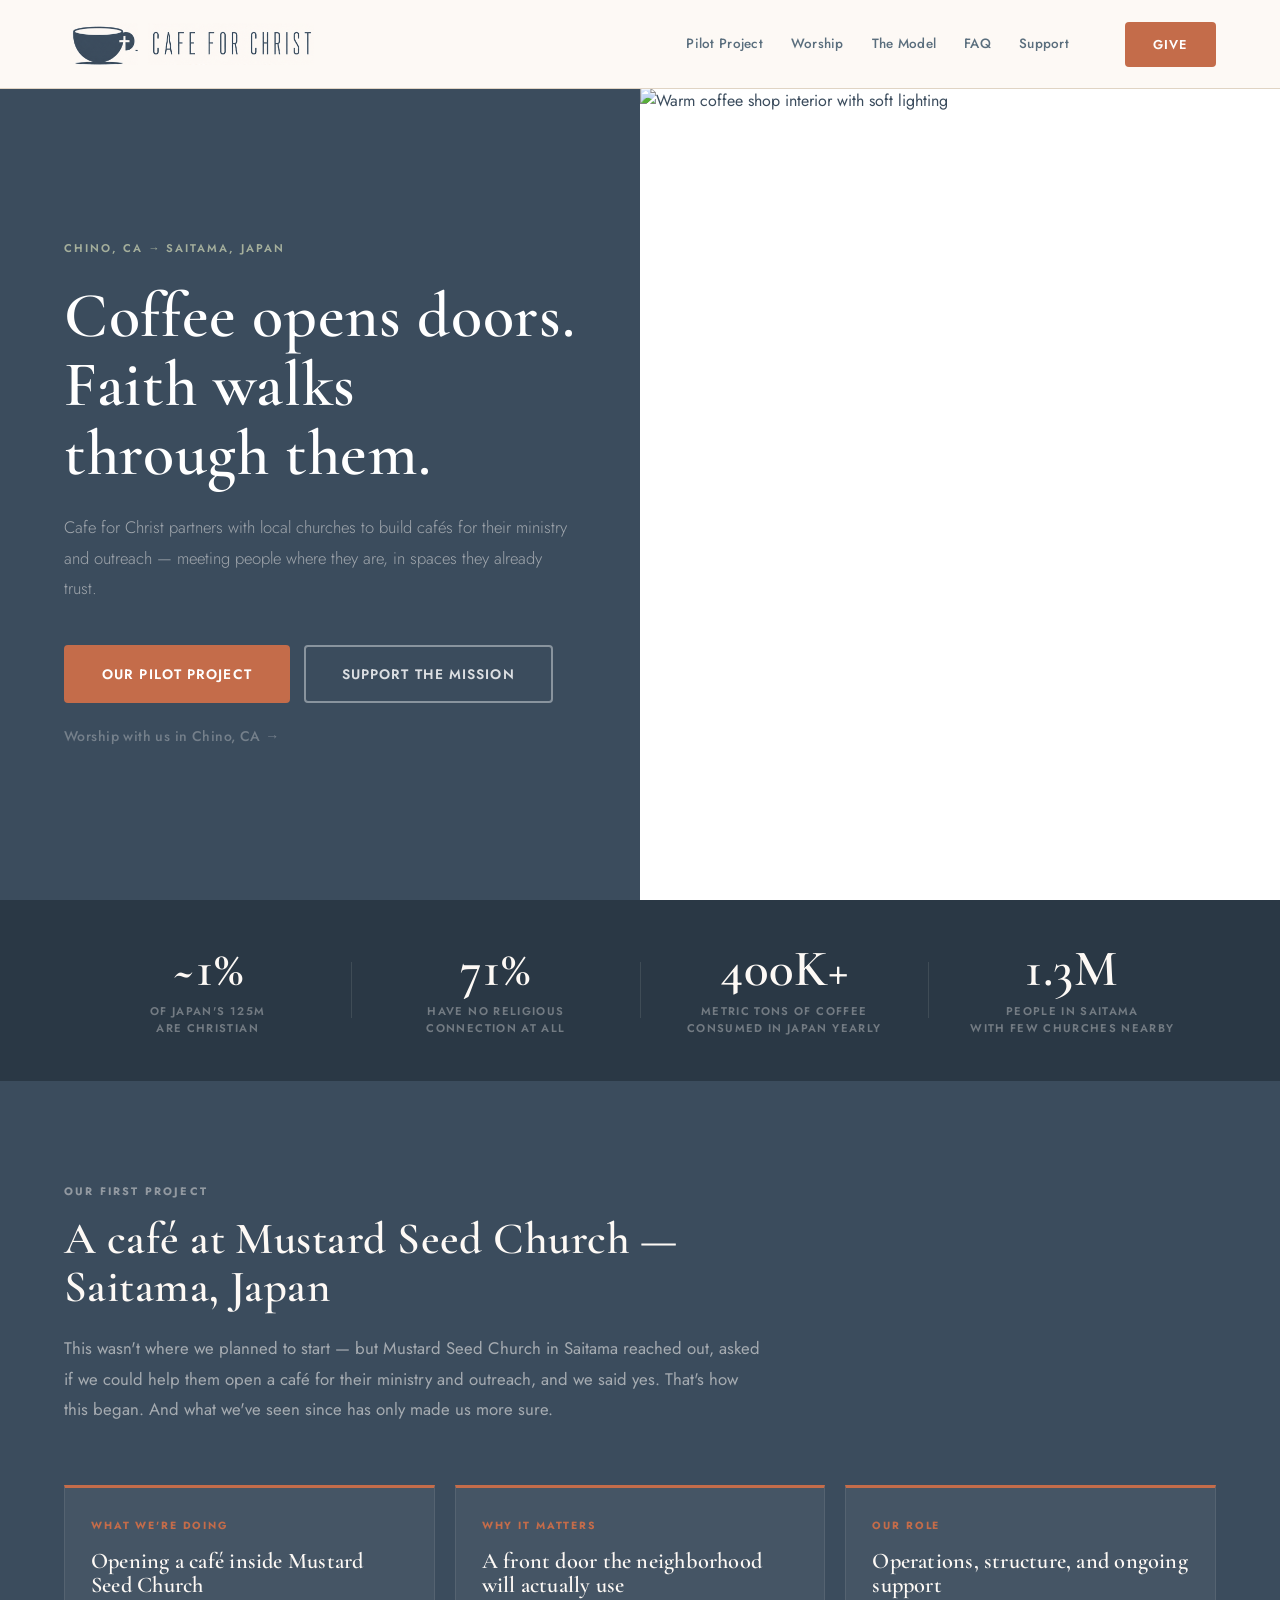
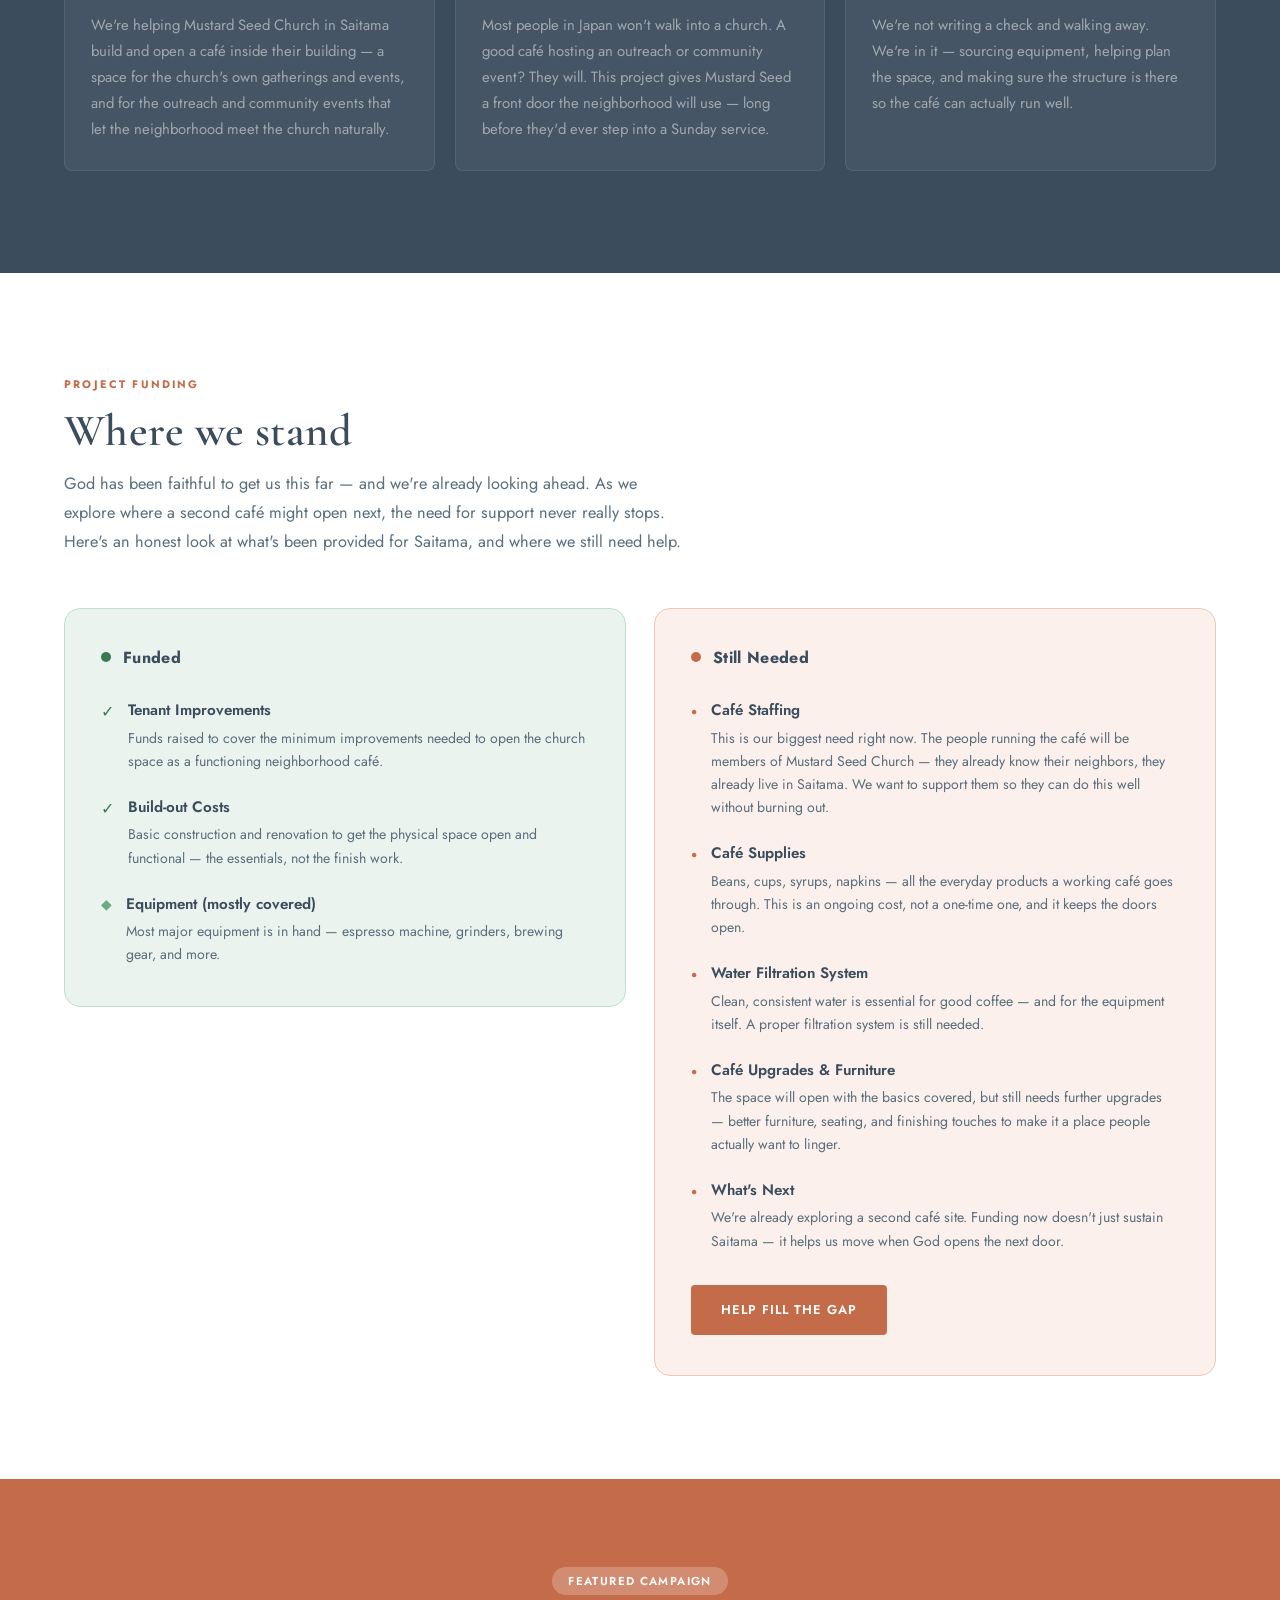
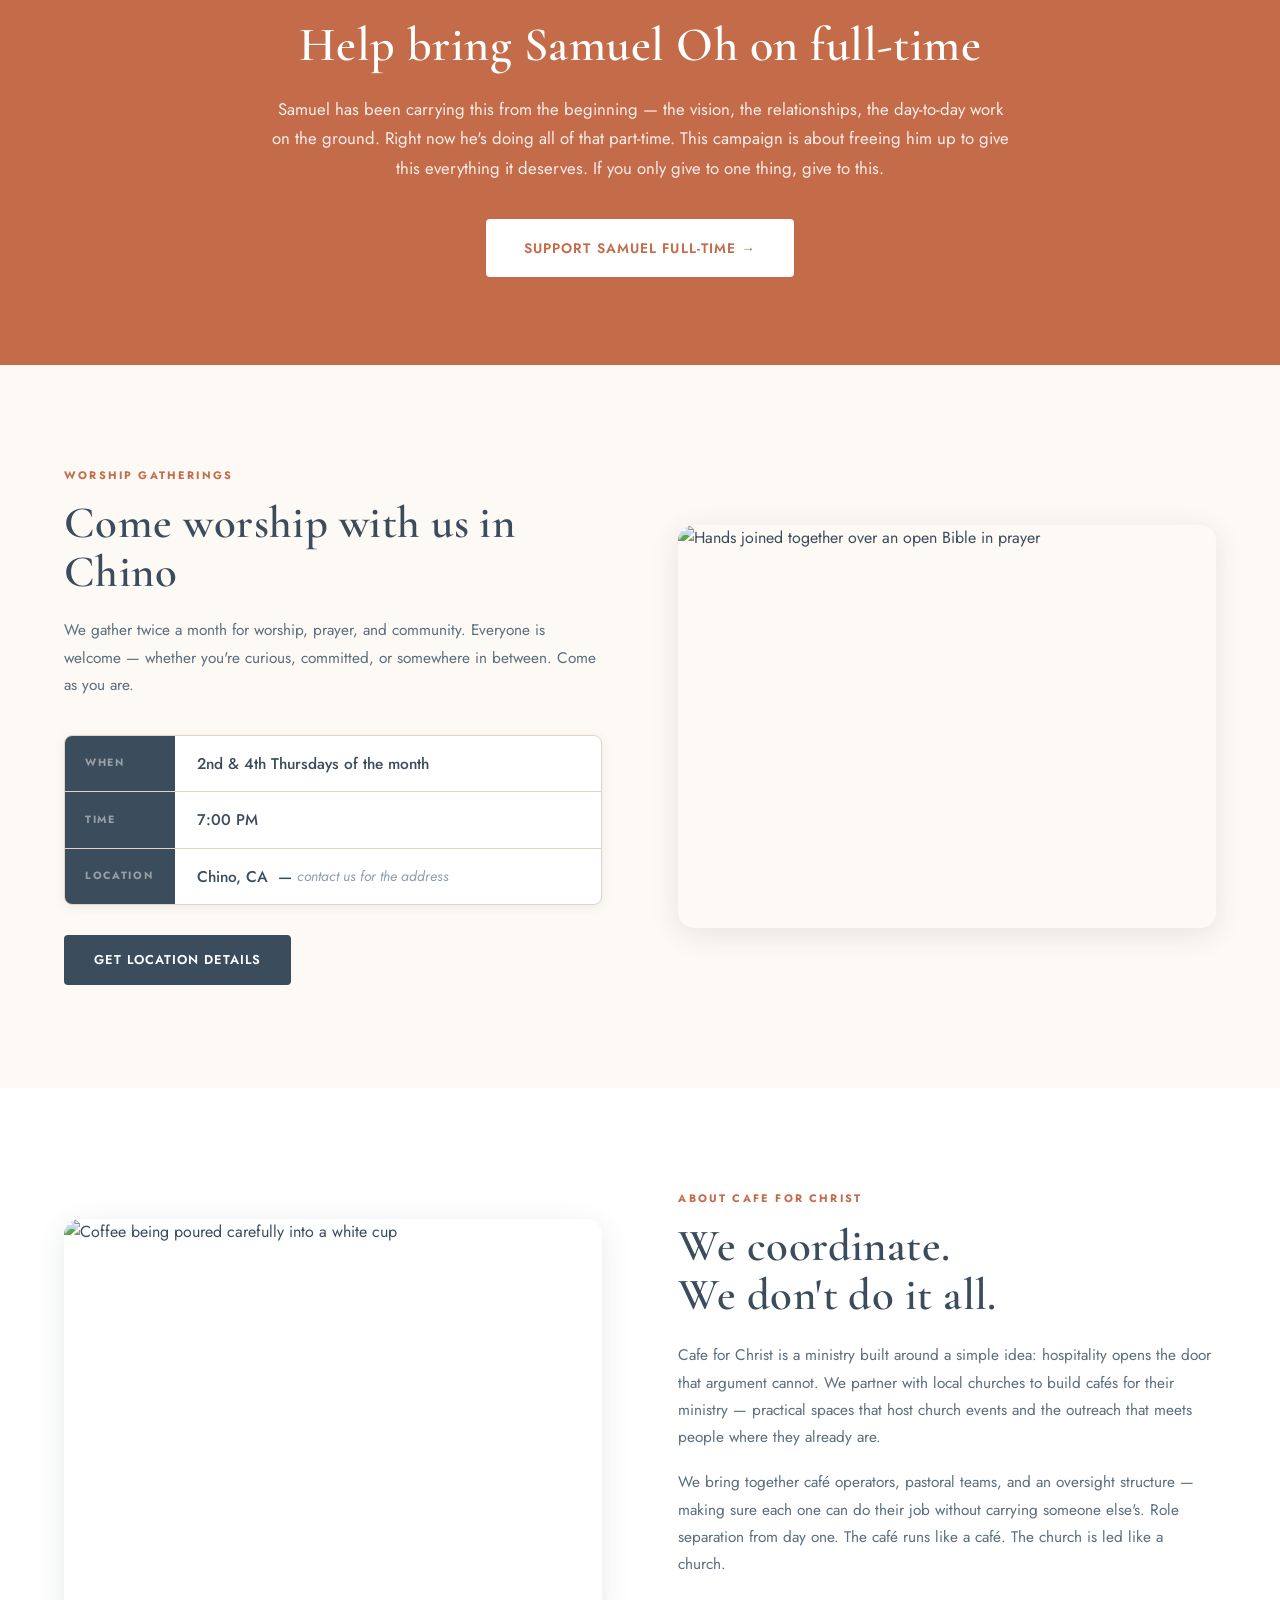
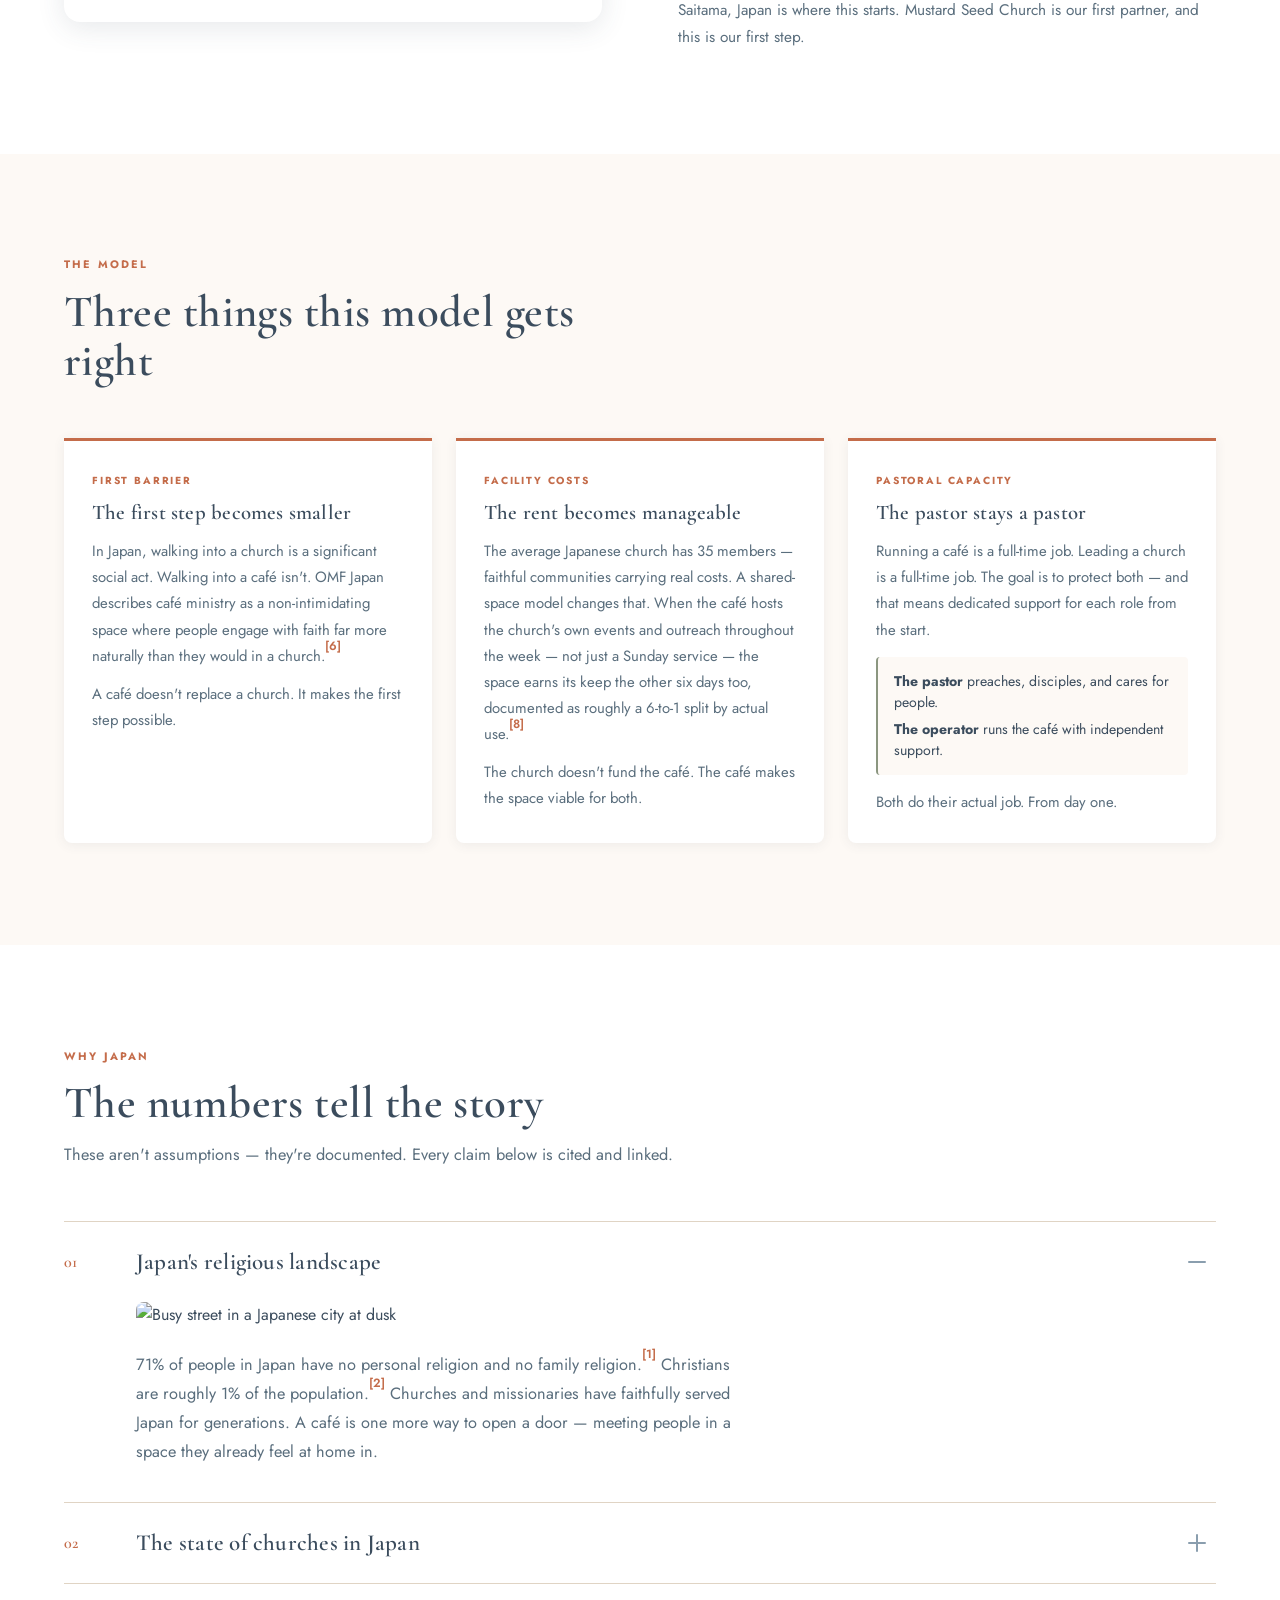
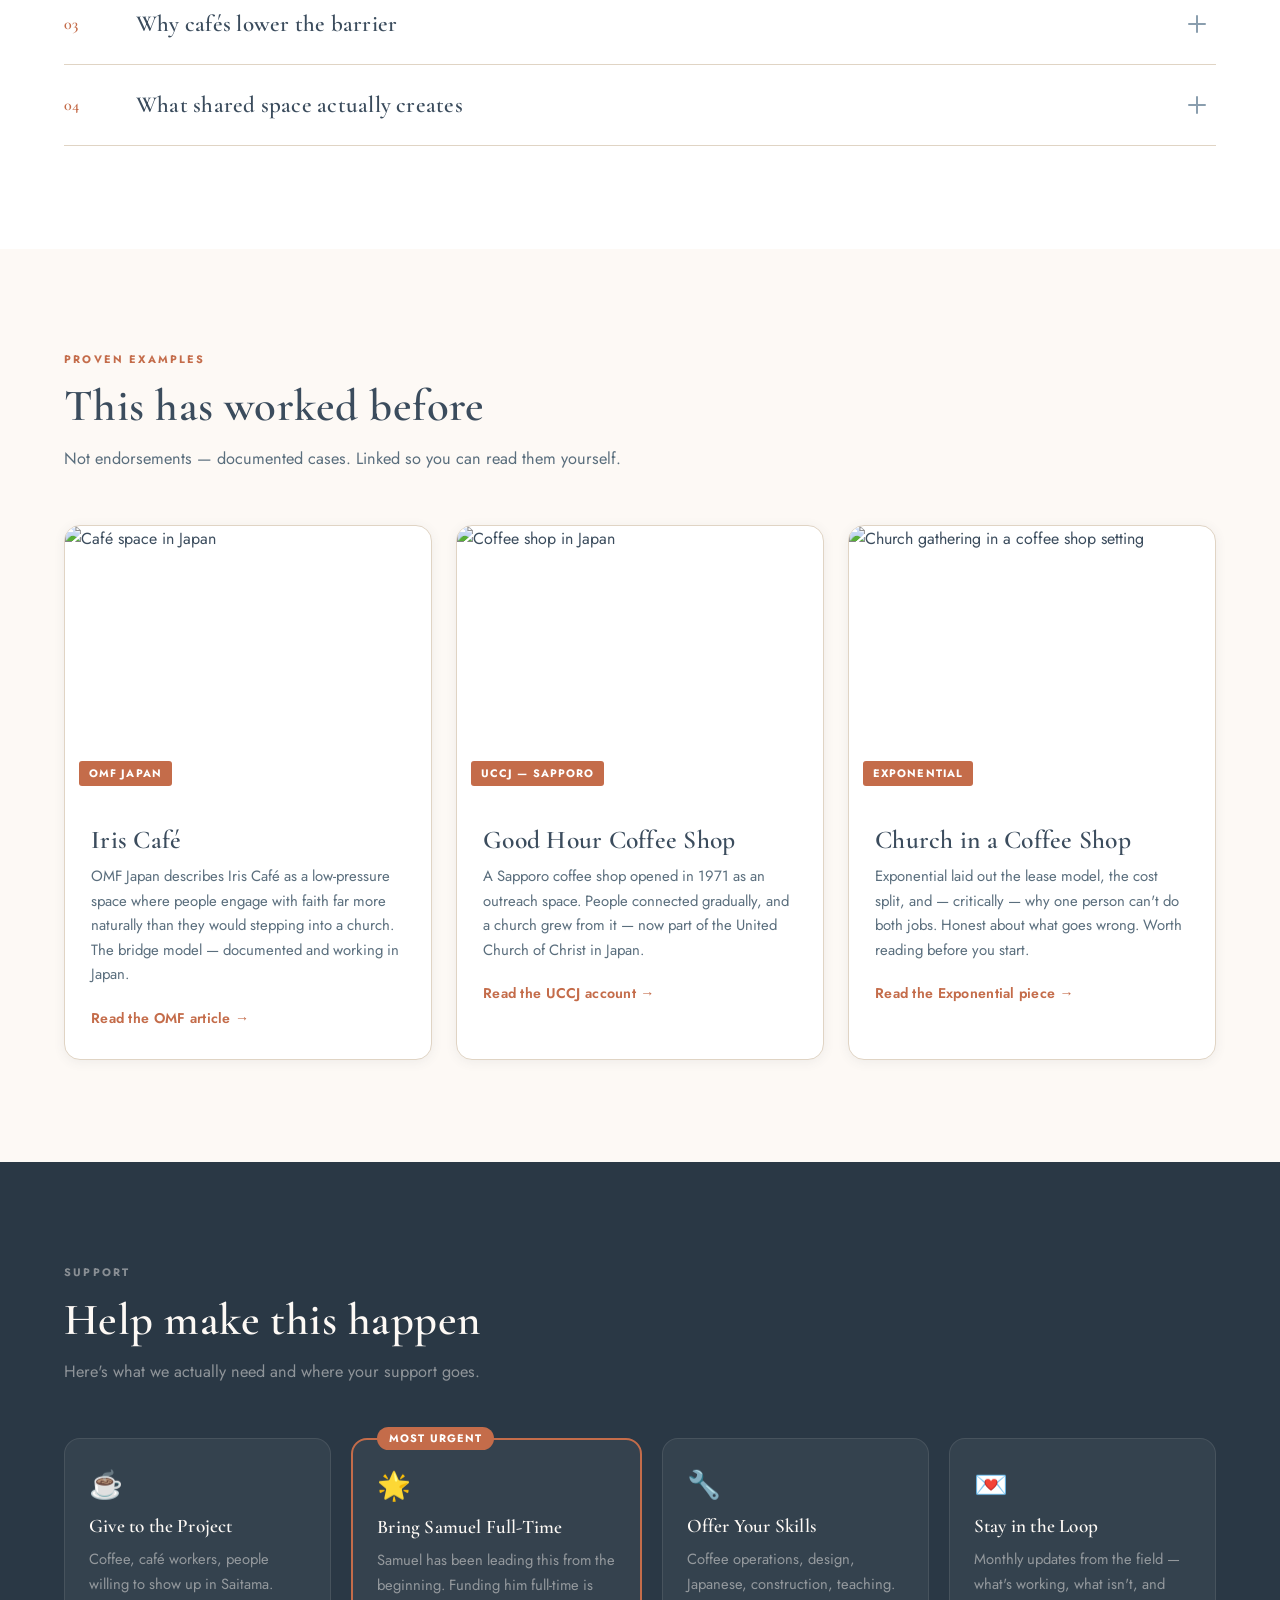
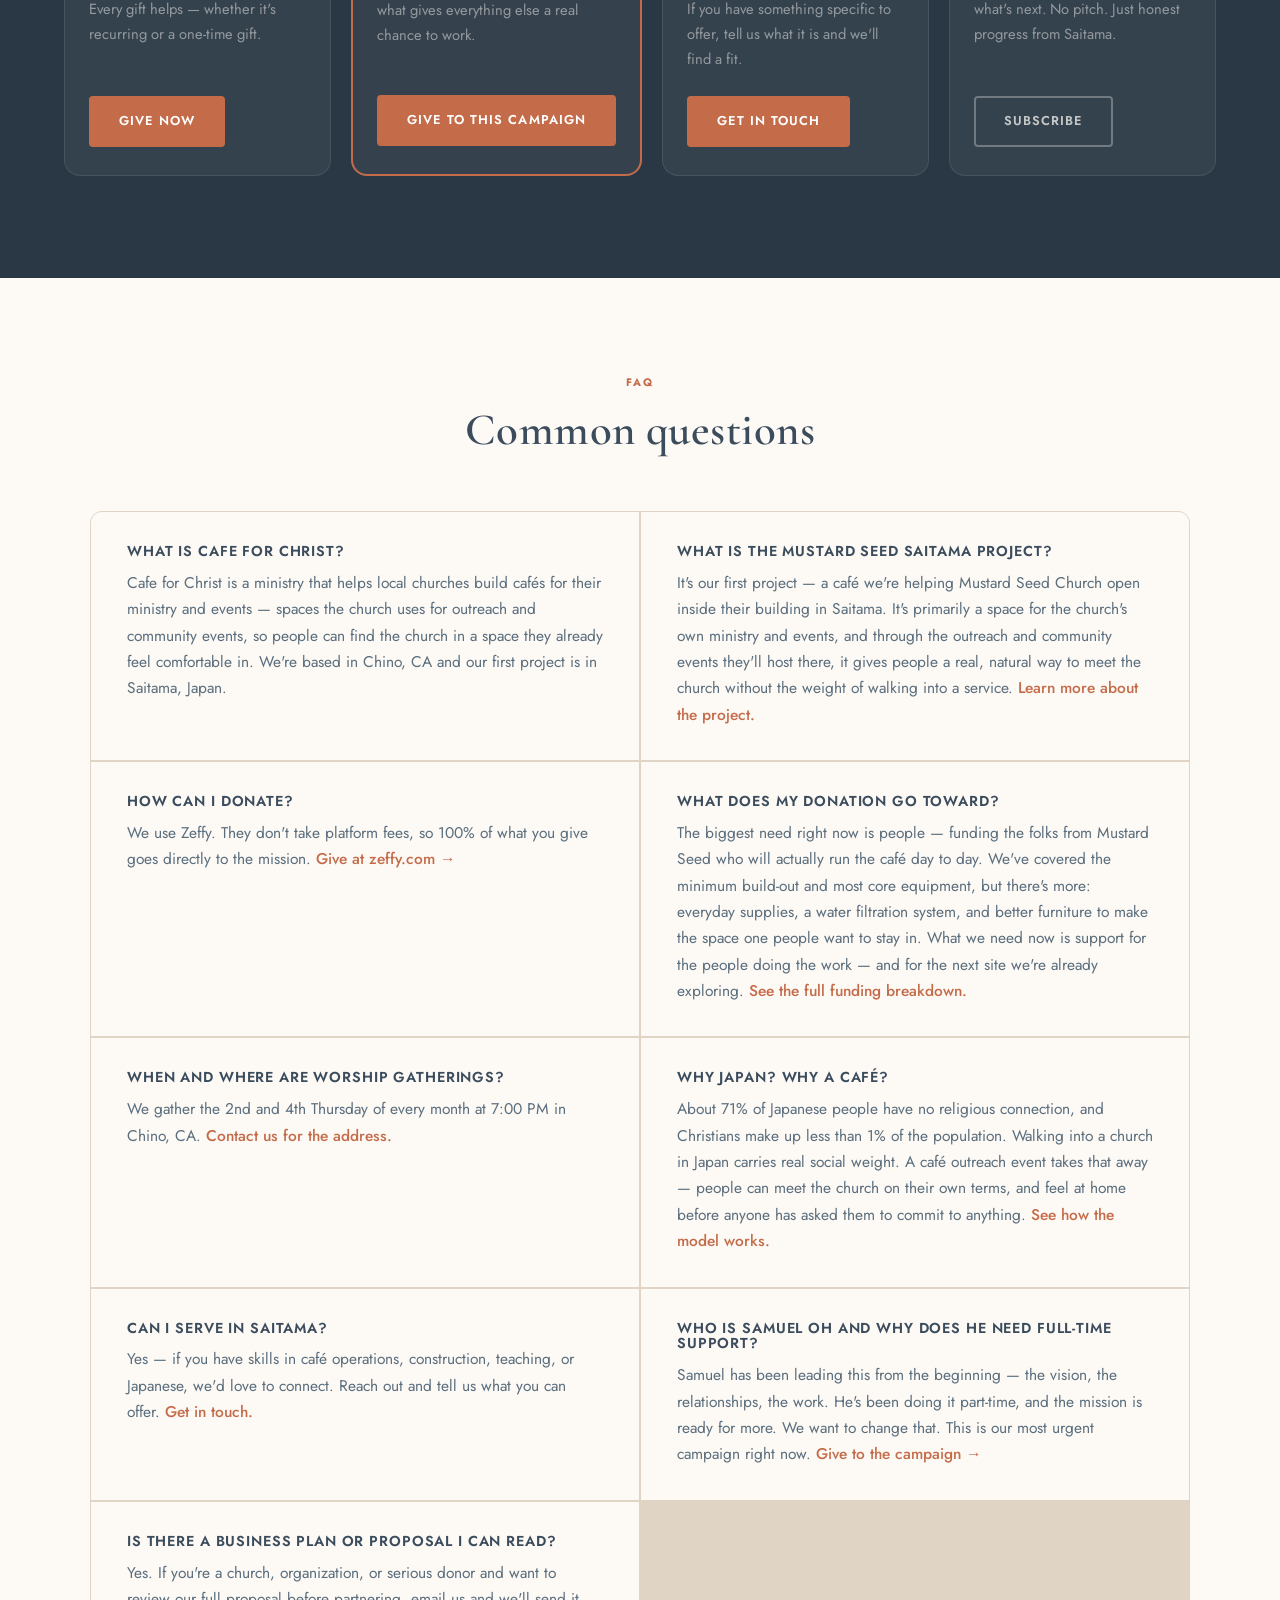
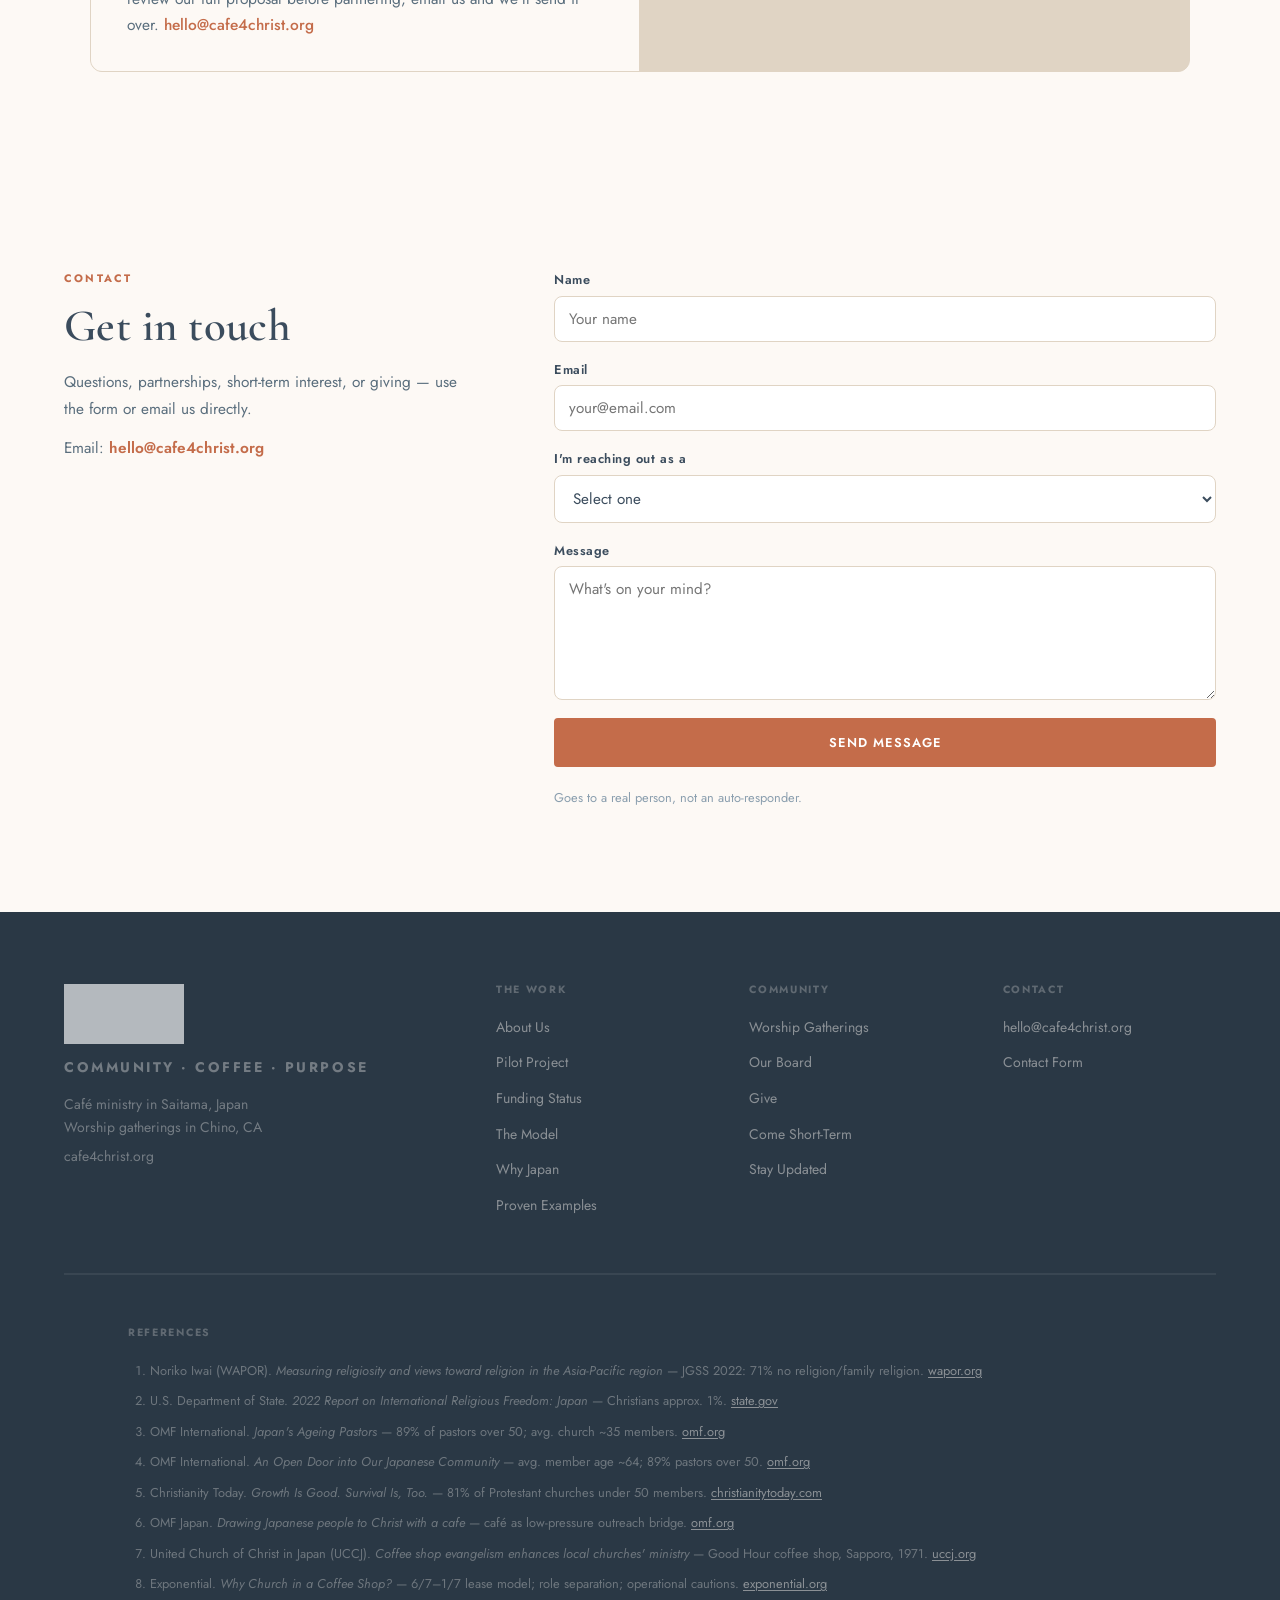
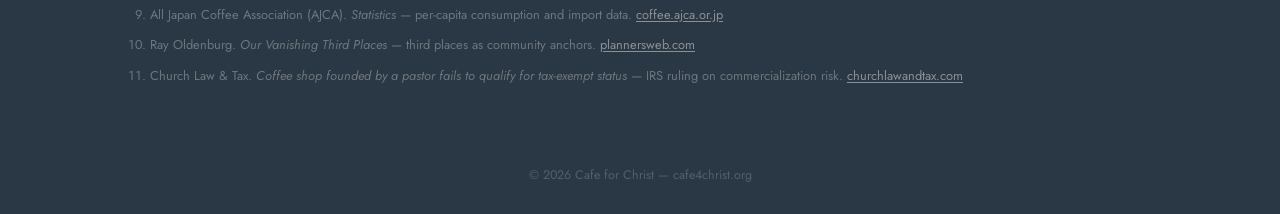
==== index.html @ 73f7ded9 "Reframe café as primarily for church use, reaching community via outreach events Previously implied " ====
<!DOCTYPE html>
<html lang="en">
<head>
  <meta charset="UTF-8" />
  <meta name="viewport" content="width=device-width, initial-scale=1.0" />
  <meta name="description" content="Cafe for Christ helps local churches build cafés for their ministry and outreach — meeting people where they are. Based in Chino, CA with our first project at Mustard Seed Church in Saitama, Japan." />
  <title>Cafe for Christ — Community · Coffee · Purpose</title>
  <link rel="icon" type="image/png" href="favicon.png" />
  <link rel="preconnect" href="https://fonts.googleapis.com" />
  <link rel="preconnect" href="https://fonts.gstatic.com" crossorigin />
  <link href="https://fonts.googleapis.com/css2?family=Cormorant+Garamond:ital,wght@0,400;0,500;0,600;0,700;1,400&family=Jost:wght@300;400;500;600;700&display=swap" rel="stylesheet" />
  <link rel="stylesheet" href="css/style.css" />
</head>
<body>

  <!-- ========== NAVIGATION ========== -->
  <header class="site-nav" id="site-nav">
    <div class="nav-inner">
      <a href="#" class="nav-logo-link" aria-label="Cafe for Christ home">
        <img src="img/logo-horizontal.png" alt="Cafe for Christ" class="nav-logo-img" />
      </a>
      <nav class="nav-links" id="nav-links" aria-label="Main navigation">
        <a href="#pilot-project">Pilot Project</a>
        <a href="#worship">Worship</a>
        <a href="#the-model">The Model</a>
        <a href="#faq">FAQ</a>
        <a href="#support">Support</a>
      </nav>
      <div class="nav-give-wrap nav-cta" id="nav-give-wrap">
        <button class="btn btn-primary nav-give-btn" id="give-btn" aria-expanded="false" aria-haspopup="true">Give</button>
        <div class="nav-give-dropdown" id="give-dropdown" hidden>
          <a href="https://www.zeffy.com/en-US/donation-form/cafe4christ" target="_blank" rel="noopener noreferrer" class="give-option">
            <span class="give-option-title">Give to the Ministry</span>
            <span class="give-option-desc">Support the café, coffee supply &amp; operations</span>
          </a>
          <a href="https://www.zeffy.com/en-US/donation-form/cafe4christ-full-time-directorpastormissionary-samuel-oh" target="_blank" rel="noopener noreferrer" class="give-option give-option-featured">
            <span class="give-option-title">Support Samuel Full-Time &#9733;</span>
            <span class="give-option-desc">Our most urgent need right now</span>
          </a>
        </div>
      </div>
      <button class="hamburger" id="hamburger" aria-label="Toggle menu" aria-expanded="false">
        <span></span><span></span><span></span>
      </button>
    </div>
  </header>

  <!-- ========== HERO ========== -->
  <section class="hero">
    <div class="hero-text-side">
      <div class="hero-text-inner">
        <p class="eyebrow">Chino, CA &rarr; Saitama, Japan</p>
        <h1>Coffee opens doors.<br>Faith walks through them.</h1>
        <p class="hero-sub">Cafe for Christ partners with local churches to build cafés for their ministry and outreach &mdash; meeting people where they are, in spaces they already trust.</p>
        <div class="hero-actions">
          <a href="#pilot-project" class="btn btn-primary btn-lg">Our Pilot Project</a>
          <a href="#support" class="btn btn-ghost btn-lg">Support the Mission</a>
        </div>
        <a href="#worship" class="hero-partner-link">Worship with us in Chino, CA &rarr;</a>
      </div>
    </div>
    <div class="hero-image-side">
      <img
        src="https://images.unsplash.com/photo-1495474472287-4d71bcdd2085?w=1400&q=80"
        alt="Warm coffee shop interior with soft lighting"
        loading="eager"
      />
    </div>
  </section>

  <!-- ========== STATS STRIP ========== -->
  <div class="stats-strip">
    <div class="stats-strip-inner">
      <div class="stat-item">
        <span class="stat-num">~1%</span>
        <span class="stat-label">Of Japan's 125M<br>are Christian</span>
      </div>
      <div class="stat-div"></div>
      <div class="stat-item">
        <span class="stat-num">71%</span>
        <span class="stat-label">Have no religious<br>connection at all</span>
      </div>
      <div class="stat-div"></div>
      <div class="stat-item">
        <span class="stat-num">400K+</span>
        <span class="stat-label">Metric tons of coffee<br>consumed in Japan yearly</span>
      </div>
      <div class="stat-div"></div>
      <div class="stat-item">
        <span class="stat-num">1.3M</span>
        <span class="stat-label">People in Saitama<br>with few churches nearby</span>
      </div>
    </div>
  </div>

  <!-- ========== PILOT PROJECT (featured) ========== -->
  <section class="pilot-section" id="pilot-project" aria-labelledby="pilot-heading">
    <div class="pilot-inner">
      <div class="pilot-header">
        <span class="section-label section-label-muted">Our First Project</span>
        <h2 id="pilot-heading">A café at Mustard Seed Church &mdash; Saitama, Japan</h2>
        <p class="pilot-intro">This wasn't where we planned to start &mdash; but Mustard Seed Church in Saitama reached out, asked if we could help them open a café for their ministry and outreach, and we said yes. That's how this began. And what we've seen since has only made us more sure.</p>
      </div>
      <div class="pilot-cards">
        <div class="pilot-card">
          <span class="pilot-card-label">What we're doing</span>
          <h3>Opening a café inside Mustard Seed Church</h3>
          <p>We're helping Mustard Seed Church in Saitama build and open a café inside their building &mdash; a space for the church's own gatherings and events, and for the outreach and community events that let the neighborhood meet the church naturally.</p>
        </div>
        <div class="pilot-card">
          <span class="pilot-card-label">Why it matters</span>
          <h3>A front door the neighborhood will actually use</h3>
          <p>Most people in Japan won't walk into a church. A good café hosting an outreach or community event? They will. This project gives Mustard Seed a front door the neighborhood will use &mdash; long before they'd ever step into a Sunday service.</p>
        </div>
        <div class="pilot-card">
          <span class="pilot-card-label">Our role</span>
          <h3>Operations, structure, and ongoing support</h3>
          <p>We're not writing a check and walking away. We're in it &mdash; sourcing equipment, helping plan the space, and making sure the structure is there so the café can actually run well.</p>
        </div>
      </div>
    </div>
  </section>

  <!-- ========== FUNDING STATUS ========== -->
  <section class="funding-section" id="funding" aria-labelledby="funding-heading">
    <div class="funding-inner">
      <div class="funding-header">
        <span class="section-label">Project Funding</span>
        <h2 id="funding-heading">Where we stand</h2>
        <p class="section-intro">God has been faithful to get us this far &mdash; and we're already looking ahead. As we explore where a second café might open next, the need for support never really stops. Here's an honest look at what's been provided for Saitama, and where we still need help.</p>
      </div>
      <div class="funding-grid">
        <div class="funding-col funded">
          <div class="funding-col-header">
            <span class="status-dot green"></span>
            <h3>Funded</h3>
          </div>
          <ul class="funding-list">
            <li>
              <span class="f-icon">&#10003;</span>
              <div>
                <strong>Tenant Improvements</strong>
                <p>Funds raised to cover the minimum improvements needed to open the church space as a functioning neighborhood café.</p>
              </div>
            </li>
            <li>
              <span class="f-icon">&#10003;</span>
              <div>
                <strong>Build-out Costs</strong>
                <p>Basic construction and renovation to get the physical space open and functional &mdash; the essentials, not the finish work.</p>
              </div>
            </li>
            <li>
              <span class="f-icon partial">&#9670;</span>
              <div>
                <strong>Equipment (mostly covered)</strong>
                <p>Most major equipment is in hand &mdash; espresso machine, grinders, brewing gear, and more.</p>
              </div>
            </li>
          </ul>
        </div>
        <div class="funding-col needed">
          <div class="funding-col-header">
            <span class="status-dot orange"></span>
            <h3>Still Needed</h3>
          </div>
          <ul class="funding-list">
            <li>
              <span class="f-icon need">&#9679;</span>
              <div>
                <strong>Café Staffing</strong>
                <p>This is our biggest need right now. The people running the café will be members of Mustard Seed Church &mdash; they already know their neighbors, they already live in Saitama. We want to support them so they can do this well without burning out.</p>
              </div>
            </li>
            <li>
              <span class="f-icon need">&#9679;</span>
              <div>
                <strong>Café Supplies</strong>
                <p>Beans, cups, syrups, napkins &mdash; all the everyday products a working café goes through. This is an ongoing cost, not a one-time one, and it keeps the doors open.</p>
              </div>
            </li>
            <li>
              <span class="f-icon need">&#9679;</span>
              <div>
                <strong>Water Filtration System</strong>
                <p>Clean, consistent water is essential for good coffee &mdash; and for the equipment itself. A proper filtration system is still needed.</p>
              </div>
            </li>
            <li>
              <span class="f-icon need">&#9679;</span>
              <div>
                <strong>Café Upgrades &amp; Furniture</strong>
                <p>The space will open with the basics covered, but still needs further upgrades &mdash; better furniture, seating, and finishing touches to make it a place people actually want to linger.</p>
              </div>
            </li>
            <li>
              <span class="f-icon need">&#9679;</span>
              <div>
                <strong>What's Next</strong>
                <p>We're already exploring a second café site. Funding now doesn't just sustain Saitama &mdash; it helps us move when God opens the next door.</p>
              </div>
            </li>
          </ul>
          <div class="funding-cta">
            <a href="https://www.zeffy.com/en-US/donation-form/cafe4christ" target="_blank" rel="noopener noreferrer" class="btn btn-primary">Help Fill the Gap</a>
          </div>
        </div>
      </div>
    </div>
  </section>

  <!-- ========== SAMUEL OH CAMPAIGN ========== -->
  <section class="campaign-section" id="samuel-campaign" aria-labelledby="campaign-heading">
    <div class="campaign-inner">
      <span class="campaign-badge">Featured Campaign</span>
      <h2 id="campaign-heading">Help bring Samuel Oh on full-time</h2>
      <p class="campaign-desc">Samuel has been carrying this from the beginning &mdash; the vision, the relationships, the day-to-day work on the ground. Right now he's doing all of that part-time. This campaign is about freeing him up to give this everything it deserves. If you only give to one thing, give to this.</p>
      <a href="https://www.zeffy.com/en-US/donation-form/cafe4christ-full-time-directorpastormissionary-samuel-oh" target="_blank" rel="noopener noreferrer" class="btn btn-cream btn-lg">Support Samuel Full-Time &rarr;</a>
    </div>
  </section>

  <!-- ========== WORSHIP SERVICE ========== -->
  <section class="worship-section" id="worship" aria-labelledby="worship-heading">
    <div class="worship-inner">
      <div class="worship-text">
        <span class="section-label">Worship Gatherings</span>
        <h2 id="worship-heading">Come worship with us in Chino</h2>
        <p>We gather twice a month for worship, prayer, and community. Everyone is welcome &mdash; whether you're curious, committed, or somewhere in between. Come as you are.</p>
        <div class="worship-details">
          <div class="worship-row">
            <span class="worship-row-label">When</span>
            <span class="worship-row-value">2nd &amp; 4th Thursdays of the month</span>
          </div>
          <div class="worship-row">
            <span class="worship-row-label">Time</span>
            <span class="worship-row-value">7:00 PM</span>
          </div>
          <div class="worship-row">
            <span class="worship-row-label">Location</span>
            <span class="worship-row-value">Chino, CA &nbsp;&mdash;&nbsp; <em>contact us for the address</em></span>
          </div>
        </div>
        <a href="#contact" class="btn btn-navy worship-cta">Get Location Details</a>
      </div>
      <div class="worship-image">
        <img
          src="https://images.unsplash.com/photo-1645620549807-0aea79c18482?w=900&q=80"
          alt="Hands joined together over an open Bible in prayer"
          loading="lazy"
        />
      </div>
    </div>
  </section>

  <!-- ========== ABOUT / VISION ========== -->
  <section class="two-col-section" id="about" aria-labelledby="about-heading">
    <div class="two-col-inner">
      <div class="two-col-image">
        <img
          src="https://images.unsplash.com/photo-1509042239860-f550ce710b93?w=900&q=80"
          alt="Coffee being poured carefully into a white cup"
          loading="lazy"
        />
      </div>
      <div class="two-col-text">
        <span class="section-label">About Cafe for Christ</span>
        <h2 id="about-heading">We coordinate.<br>We don't do it all.</h2>
        <p>Cafe for Christ is a ministry built around a simple idea: hospitality opens the door that argument cannot. We partner with local churches to build cafés for their ministry &mdash; practical spaces that host church events and the outreach that meets people where they already are.</p>
        <p>We bring together café operators, pastoral teams, and an oversight structure &mdash; making sure each one can do their job without carrying someone else's. Role separation from day one. The café runs like a café. The church is led like a church.</p>
        <p>Saitama, Japan is where this starts. Mustard Seed Church is our first partner, and this is our first step.</p>
      </div>
    </div>
  </section>

  <!-- ========== THE MODEL ========== -->
  <section class="model-section" id="the-model" aria-labelledby="model-heading">
    <div class="model-inner">
      <div class="model-header">
        <span class="section-label">The Model</span>
        <h2 id="model-heading">Three things this model gets right</h2>
      </div>
      <div class="model-blocks">

        <div class="model-block">
          <span class="model-num">First Barrier</span>
          <h3>The first step becomes smaller</h3>
          <p>In Japan, walking into a church is a significant social act. Walking into a café isn't. OMF Japan describes café ministry as a non-intimidating space where people engage with faith far more naturally than they would in a church.<sup><a href="#ref-6" class="ref-link">[6]</a></sup></p>
          <p>A café doesn't replace a church. It makes the first step possible.</p>
        </div>

        <div class="model-block">
          <span class="model-num">Facility Costs</span>
          <h3>The rent becomes manageable</h3>
          <p>The average Japanese church has 35 members &mdash; faithful communities carrying real costs. A shared-space model changes that. When the café hosts the church's own events and outreach throughout the week &mdash; not just a Sunday service &mdash; the space earns its keep the other six days too, documented as roughly a 6-to-1 split by actual use.<sup><a href="#ref-8" class="ref-link">[8]</a></sup></p>
          <p>The church doesn't fund the café. The café makes the space viable for both.</p>
        </div>

        <div class="model-block">
          <span class="model-num">Pastoral Capacity</span>
          <h3>The pastor stays a pastor</h3>
          <p>Running a café is a full-time job. Leading a church is a full-time job. The goal is to protect both &mdash; and that means dedicated support for each role from the start.</p>
          <div class="model-roles">
            <p><strong>The pastor</strong> preaches, disciples, and cares for people.</p>
            <p><strong>The operator</strong> runs the café with independent support.</p>
          </div>
          <p>Both do their actual job. From day one.</p>
        </div>

      </div>
    </div>
  </section>

  <!-- ========== WHY IT WORKS IN JAPAN ========== -->
  <section class="why-section" id="why-it-works" aria-labelledby="why-heading">
    <div class="why-inner">
      <div class="why-header">
        <span class="section-label">Why Japan</span>
        <h2 id="why-heading">The numbers tell the story</h2>
        <p class="section-intro">These aren't assumptions &mdash; they're documented. Every claim below is cited and linked.</p>
      </div>

      <div class="accordion" id="accordion">

        <div class="acc-item">
          <button class="acc-trigger" aria-expanded="true" aria-controls="acc-body-0">
            <span class="acc-num">01</span>
            <span class="acc-title">Japan's religious landscape</span>
            <span class="acc-icon" aria-hidden="true"></span>
          </button>
          <div class="acc-body" id="acc-body-0" role="region">
            <div class="acc-body-inner">
              <img src="https://images.unsplash.com/photo-1540959733332-eab4deabeeaf?w=900&q=80" alt="Busy street in a Japanese city at dusk" loading="lazy" />
              <p>71% of people in Japan have no personal religion and no family religion.<sup><a href="#ref-1" class="ref-link">[1]</a></sup> Christians are roughly 1% of the population.<sup><a href="#ref-2" class="ref-link">[2]</a></sup> Churches and missionaries have faithfully served Japan for generations. A café is one more way to open a door &mdash; meeting people in a space they already feel at home in.</p>
            </div>
          </div>
        </div>

        <div class="acc-item">
          <button class="acc-trigger" aria-expanded="false" aria-controls="acc-body-1">
            <span class="acc-num">02</span>
            <span class="acc-title">The state of churches in Japan</span>
            <span class="acc-icon" aria-hidden="true"></span>
          </button>
          <div class="acc-body" id="acc-body-1" role="region" hidden>
            <div class="acc-body-inner">
              <img src="https://images.unsplash.com/photo-1529156069898-49953e39b3ac?w=900&q=80" alt="Small group of people gathered together" loading="lazy" />
              <p>81% of Protestant churches in Japan have fewer than 50 members.<sup><a href="#ref-5" class="ref-link">[5]</a></sup> 89% of pastors are over 50. The average congregation is about 35 people.<sup><a href="#ref-3" class="ref-link">[3]</a></sup><sup><a href="#ref-4" class="ref-link">[4]</a></sup> These are faithful communities doing significant work with limited resources. A shared space is one way to expand what's possible alongside them.</p>
            </div>
          </div>
        </div>

        <div class="acc-item">
          <button class="acc-trigger" aria-expanded="false" aria-controls="acc-body-2">
            <span class="acc-num">03</span>
            <span class="acc-title">Why cafés lower the barrier</span>
            <span class="acc-icon" aria-hidden="true"></span>
          </button>
          <div class="acc-body" id="acc-body-2" role="region" hidden>
            <div class="acc-body-inner">
              <img src="https://images.unsplash.com/photo-1447933601403-0c6688de566e?w=900&q=80" alt="Two people in conversation at a small café table" loading="lazy" />
              <p>OMF Japan calls café ministry a "comfortable, low-pressure bridge" where people engage more naturally than in a church.<sup><a href="#ref-6" class="ref-link">[6]</a></sup> Japan also consumes over 400,000 metric tons of coffee a year &mdash; coffee shops are already where people spend real time.<sup><a href="#ref-9" class="ref-link">[9]</a></sup> The café meets people in a space they already trust.</p>
            </div>
          </div>
        </div>

        <div class="acc-item">
          <button class="acc-trigger" aria-expanded="false" aria-controls="acc-body-3">
            <span class="acc-num">04</span>
            <span class="acc-title">What shared space actually creates</span>
            <span class="acc-icon" aria-hidden="true"></span>
          </button>
          <div class="acc-body" id="acc-body-3" role="region" hidden>
            <div class="acc-body-inner">
              <img src="https://images.unsplash.com/photo-1554118811-1e0d58224f24?w=900&q=80" alt="Café interior arranged for church gatherings and outreach events" loading="lazy" />
              <p>Most churches show up once a week. This space shows up for outreach and community events throughout the week, too.</p>
              <p>A café built around regular outreach events creates something a Sunday service alone can't &mdash; familiarity, trust, and a reason to keep coming back. People meet the church at an event, in a space that already feels comfortable, long before anyone's asked them to believe anything.</p>
              <p>When the church gathers in that same room for worship, the people who came for an outreach event already know it. The first-time barrier is already gone &mdash; not because of a program, but because they already belong to the space.</p>
            </div>
          </div>
        </div>

      </div>
    </div>
  </section>

  <!-- ========== REAL EXAMPLES ========== -->
  <section class="places-section" id="examples" aria-labelledby="examples-heading">
    <div class="places-inner">
      <div class="places-header">
        <span class="section-label">Proven Examples</span>
        <h2 id="examples-heading">This has worked before</h2>
        <p class="section-intro">Not endorsements &mdash; documented cases. Linked so you can read them yourself.</p>
      </div>
      <div class="cards-grid">

        <article class="place-card">
          <div class="place-card-img">
            <img src="https://images.unsplash.com/photo-1554118811-1e0d58224f24?w=800&q=80" alt="Café space in Japan" loading="lazy" />
            <span class="place-tag">OMF Japan</span>
          </div>
          <div class="place-card-body">
            <h3>Iris Café</h3>
            <p>OMF Japan describes Iris Café as a low-pressure space where people engage with faith far more naturally than they would stepping into a church. The bridge model &mdash; documented and working in Japan.</p>
            <a href="https://omf.org/drawing-japanese-people-to-christ-cafe/" target="_blank" rel="noopener noreferrer" class="text-link">Read the OMF article &rarr;</a>
          </div>
        </article>

        <article class="place-card">
          <div class="place-card-img">
            <img src="https://images.unsplash.com/photo-1498804103079-a6351b050096?w=800&q=80" alt="Coffee shop in Japan" loading="lazy" />
            <span class="place-tag">UCCJ &mdash; Sapporo</span>
          </div>
          <div class="place-card-body">
            <h3>Good Hour Coffee Shop</h3>
            <p>A Sapporo coffee shop opened in 1971 as an outreach space. People connected gradually, and a church grew from it &mdash; now part of the United Church of Christ in Japan.</p>
            <a href="https://uccj.org/knl/4311.html" target="_blank" rel="noopener noreferrer" class="text-link">Read the UCCJ account &rarr;</a>
          </div>
        </article>

        <article class="place-card">
          <div class="place-card-img">
            <img src="https://images.unsplash.com/photo-1445116572660-236099ec97a0?w=800&q=80" alt="Church gathering in a coffee shop setting" loading="lazy" />
            <span class="place-tag">Exponential</span>
          </div>
          <div class="place-card-body">
            <h3>Church in a Coffee Shop</h3>
            <p>Exponential laid out the lease model, the cost split, and &mdash; critically &mdash; why one person can't do both jobs. Honest about what goes wrong. Worth reading before you start.</p>
            <a href="https://exponential.org/why-church-in-a-coffee-shop/" target="_blank" rel="noopener noreferrer" class="text-link">Read the Exponential piece &rarr;</a>
          </div>
        </article>

      </div>
    </div>
  </section>

  <!-- ========== SUPPORT ========== -->
  <section class="involved-section" id="support" aria-labelledby="support-heading">
    <div class="involved-inner">
      <div class="involved-header">
        <span class="section-label section-label-muted">Support</span>
        <h2 id="support-heading">Help make this happen</h2>
        <p class="section-intro">Here's what we actually need and where your support goes.</p>
      </div>
      <div class="involved-grid">

        <div class="involved-card">
          <div class="involved-icon" aria-hidden="true">&#9749;</div>
          <h3>Give to the Project</h3>
          <p>Coffee, café workers, people willing to show up in Saitama. Every gift helps &mdash; whether it's recurring or a one-time gift.</p>
          <a href="https://www.zeffy.com/en-US/donation-form/cafe4christ" target="_blank" rel="noopener noreferrer" class="btn btn-primary">Give Now</a>
        </div>

        <div class="involved-card involved-card-featured">
          <div class="involved-icon" aria-hidden="true">&#127775;</div>
          <h3>Bring Samuel Full-Time</h3>
          <p>Samuel has been leading this from the beginning. Funding him full-time is what gives everything else a real chance to work.</p>
          <a href="https://www.zeffy.com/en-US/donation-form/cafe4christ-full-time-directorpastormissionary-samuel-oh" target="_blank" rel="noopener noreferrer" class="btn btn-primary">Give to This Campaign</a>
        </div>

        <div class="involved-card">
          <div class="involved-icon" aria-hidden="true">&#128295;</div>
          <h3>Offer Your Skills</h3>
          <p>Coffee operations, design, Japanese, construction, teaching. If you have something specific to offer, tell us what it is and we'll find a fit.</p>
          <a href="#contact" class="btn btn-primary">Get in Touch</a>
        </div>

        <div class="involved-card">
          <div class="involved-icon" aria-hidden="true">&#128140;</div>
          <h3>Stay in the Loop</h3>
          <p>Monthly updates from the field &mdash; what's working, what isn't, and what's next. No pitch. Just honest progress from Saitama.</p>
          <a href="#contact" class="btn btn-outline-light">Subscribe</a>
        </div>

      </div>
    </div>
  </section>

  <!-- ========== FAQ ========== -->
  <section class="faq-section" id="faq" aria-labelledby="faq-heading">
    <div class="faq-inner">
      <div class="faq-header">
        <span class="section-label">FAQ</span>
        <h2 id="faq-heading">Common questions</h2>
      </div>
      <div class="faq-grid">

        <div class="faq-item">
          <h3>What is Cafe for Christ?</h3>
          <p>Cafe for Christ is a ministry that helps local churches build cafés for their ministry and events &mdash; spaces the church uses for outreach and community events, so people can find the church in a space they already feel comfortable in. We're based in Chino, CA and our first project is in Saitama, Japan.</p>
        </div>

        <div class="faq-item">
          <h3>What is the Mustard Seed Saitama project?</h3>
          <p>It's our first project &mdash; a café we're helping Mustard Seed Church open inside their building in Saitama. It's primarily a space for the church's own ministry and events, and through the outreach and community events they'll host there, it gives people a real, natural way to meet the church without the weight of walking into a service. <a href="#pilot-project" class="faq-link">Learn more about the project.</a></p>
        </div>

        <div class="faq-item">
          <h3>How can I donate?</h3>
          <p>We use Zeffy. They don't take platform fees, so 100% of what you give goes directly to the mission. <a href="https://www.zeffy.com/en-US/donation-form/cafe4christ" target="_blank" rel="noopener noreferrer" class="faq-link">Give at zeffy.com &rarr;</a></p>
        </div>

        <div class="faq-item">
          <h3>What does my donation go toward?</h3>
          <p>The biggest need right now is people &mdash; funding the folks from Mustard Seed who will actually run the café day to day. We've covered the minimum build-out and most core equipment, but there's more: everyday supplies, a water filtration system, and better furniture to make the space one people want to stay in. What we need now is support for the people doing the work &mdash; and for the next site we're already exploring. <a href="#funding" class="faq-link">See the full funding breakdown.</a></p>
        </div>

        <div class="faq-item">
          <h3>When and where are worship gatherings?</h3>
          <p>We gather the 2nd and 4th Thursday of every month at 7:00 PM in Chino, CA. <a href="#contact" class="faq-link">Contact us for the address.</a></p>
        </div>

        <div class="faq-item">
          <h3>Why Japan? Why a café?</h3>
          <p>About 71% of Japanese people have no religious connection, and Christians make up less than 1% of the population. Walking into a church in Japan carries real social weight. A café outreach event takes that away &mdash; people can meet the church on their own terms, and feel at home before anyone has asked them to commit to anything. <a href="#the-model" class="faq-link">See how the model works.</a></p>
        </div>

        <div class="faq-item">
          <h3>Can I serve in Saitama?</h3>
          <p>Yes &mdash; if you have skills in café operations, construction, teaching, or Japanese, we'd love to connect. Reach out and tell us what you can offer. <a href="#contact" class="faq-link">Get in touch.</a></p>
        </div>

        <div class="faq-item">
          <h3>Who is Samuel Oh and why does he need full-time support?</h3>
          <p>Samuel has been leading this from the beginning &mdash; the vision, the relationships, the work. He's been doing it part-time, and the mission is ready for more. We want to change that. This is our most urgent campaign right now. <a href="https://www.zeffy.com/en-US/donation-form/cafe4christ-full-time-directorpastormissionary-samuel-oh" target="_blank" rel="noopener noreferrer" class="faq-link">Give to the campaign &rarr;</a></p>
        </div>

        <div class="faq-item">
          <h3>Is there a business plan or proposal I can read?</h3>
          <p>Yes. If you're a church, organization, or serious donor and want to review our full proposal before partnering, email us and we'll send it over. <a href="mailto:hello@cafe4christ.org" class="faq-link">hello@cafe4christ.org</a></p>
        </div>

      </div>
    </div>
  </section>

  <!-- ========== CONTACT ========== -->
  <section class="contact-section" id="contact" aria-labelledby="contact-heading">
    <div class="contact-inner">
      <div class="contact-text">
        <span class="section-label">Contact</span>
        <h2 id="contact-heading">Get in touch</h2>
        <p>Questions, partnerships, short-term interest, or giving &mdash; use the form or email us directly.</p>
        <p>Email: <a href="mailto:hello@cafe4christ.org" class="contact-email-link">hello@cafe4christ.org</a></p>
      </div>
      <form class="contact-form" id="contact-form" action="https://formspree.io/f/xreyqrpw" method="POST" aria-label="Contact form">
        <input type="hidden" name="_replyto" value="hello@cafe4christ.org" />
        <div class="form-row">
          <label for="name">Name</label>
          <input type="text" id="name" name="name" autocomplete="name" required placeholder="Your name" />
        </div>
        <div class="form-row">
          <label for="email">Email</label>
          <input type="email" id="email" name="email" autocomplete="email" required placeholder="your@email.com" />
        </div>
        <div class="form-row">
          <label for="contact-type">I'm reaching out as a</label>
          <select id="contact-type" name="contact-type">
            <option value="">Select one</option>
            <option value="individual">Individual</option>
            <option value="short-term">Short-term missionary interest</option>
            <option value="church">Church or congregation</option>
            <option value="mission-org">Mission organization</option>
            <option value="foundation">Foundation or funder</option>
            <option value="media">Media</option>
            <option value="other">Other</option>
          </select>
        </div>
        <div class="form-row">
          <label for="message">Message</label>
          <textarea id="message" name="message" rows="5" required placeholder="What's on your mind?"></textarea>
        </div>
        <button type="submit" class="btn btn-primary" id="contact-submit">Send Message</button>
        <p class="form-note" id="form-note">Goes to a real person, not an auto-responder.</p>
        <p class="form-success" id="form-success" hidden>Message sent &mdash; we'll be in touch soon.</p>
        <p class="form-error" id="form-error" hidden>Something went wrong. Please email us directly at <a href="mailto:hello@cafe4christ.org">hello@cafe4christ.org</a>.</p>
      </form>
    </div>
  </section>

  <!-- ========== FOOTER ========== -->
  <footer class="site-footer">
    <div class="footer-inner">
      <div class="footer-brand">
        <img src="img/logo.png" alt="Cafe for Christ" class="footer-brand-logo" />
        <p class="footer-tagline">Community &middot; Coffee &middot; Purpose</p>
        <p>Café ministry in Saitama, Japan<br>Worship gatherings in Chino, CA</p>
        <p class="footer-domain">cafe4christ.org</p>
      </div>
      <nav class="footer-nav" aria-label="Footer navigation">
        <div class="footer-col">
          <h4>The Work</h4>
          <ul>
            <li><a href="#about">About Us</a></li>
            <li><a href="#pilot-project">Pilot Project</a></li>
            <li><a href="#funding">Funding Status</a></li>
            <li><a href="#the-model">The Model</a></li>
            <li><a href="#why-it-works">Why Japan</a></li>
            <li><a href="#examples">Proven Examples</a></li>
          </ul>
        </div>
        <div class="footer-col">
          <h4>Community</h4>
          <ul>
            <li><a href="#worship">Worship Gatherings</a></li>
            <li><a href="board.html">Our Board</a></li>
            <li><a href="https://www.zeffy.com/en-US/donation-form/cafe4christ" target="_blank" rel="noopener noreferrer">Give</a></li>
            <li><a href="#support">Come Short-Term</a></li>
            <li><a href="#support">Stay Updated</a></li>
          </ul>
        </div>
        <div class="footer-col">
          <h4>Contact</h4>
          <ul>
            <li><a href="mailto:hello@cafe4christ.org">hello@cafe4christ.org</a></li>
            <li><a href="#contact">Contact Form</a></li>
          </ul>
        </div>
      </nav>
    </div>

    <!-- REFERENCES -->
    <div class="references-section">
      <div class="references-inner">
        <h4>References</h4>
        <ol class="references-list">
          <li id="ref-1">Noriko Iwai (WAPOR). <em>Measuring religiosity and views toward religion in the Asia-Pacific region</em> &mdash; JGSS 2022: 71% no religion/family religion. <a href="https://wapor.org/wp-content/uploads/Iwai-Measuring-religiosity-and-views-toward-religion-in-the-Asia-Pacific-region.pdf" target="_blank" rel="noopener noreferrer">wapor.org</a></li>
          <li id="ref-2">U.S. Department of State. <em>2022 Report on International Religious Freedom: Japan</em> &mdash; Christians approx. 1%. <a href="https://www.state.gov/reports/2022-report-on-international-religious-freedom/japan" target="_blank" rel="noopener noreferrer">state.gov</a></li>
          <li id="ref-3">OMF International. <em>Japan's Ageing Pastors</em> &mdash; 89% of pastors over 50; avg. church ~35 members. <a href="https://omf.org/japans-ageing-pastors/" target="_blank" rel="noopener noreferrer">omf.org</a></li>
          <li id="ref-4">OMF International. <em>An Open Door into Our Japanese Community</em> &mdash; avg. member age ~64; 89% pastors over 50. <a href="https://omf.org/an-open-door-into-our-japanese-community/" target="_blank" rel="noopener noreferrer">omf.org</a></li>
          <li id="ref-5">Christianity Today. <em>Growth Is Good. Survival Is, Too.</em> &mdash; 81% of Protestant churches under 50 members. <a href="https://www.christianitytoday.com/2025/03/japan-christian-church-survival-faithful-remnant/" target="_blank" rel="noopener noreferrer">christianitytoday.com</a></li>
          <li id="ref-6">OMF Japan. <em>Drawing Japanese people to Christ with a cafe</em> &mdash; café as low-pressure outreach bridge. <a href="https://omf.org/drawing-japanese-people-to-christ-cafe/" target="_blank" rel="noopener noreferrer">omf.org</a></li>
          <li id="ref-7">United Church of Christ in Japan (UCCJ). <em>Coffee shop evangelism enhances local churches' ministry</em> &mdash; Good Hour coffee shop, Sapporo, 1971. <a href="https://uccj.org/knl/4311.html" target="_blank" rel="noopener noreferrer">uccj.org</a></li>
          <li id="ref-8">Exponential. <em>Why Church in a Coffee Shop?</em> &mdash; 6/7&ndash;1/7 lease model; role separation; operational cautions. <a href="https://exponential.org/why-church-in-a-coffee-shop/" target="_blank" rel="noopener noreferrer">exponential.org</a></li>
          <li id="ref-9">All Japan Coffee Association (AJCA). <em>Statistics</em> &mdash; per-capita consumption and import data. <a href="https://coffee.ajca.or.jp/data/" target="_blank" rel="noopener noreferrer">coffee.ajca.or.jp</a></li>
          <li id="ref-10">Ray Oldenburg. <em>Our Vanishing Third Places</em> &mdash; third places as community anchors. <a href="https://plannersweb.com/wp-content/uploads/1997/01/184.pdf" target="_blank" rel="noopener noreferrer">plannersweb.com</a></li>
          <li id="ref-11">Church Law &amp; Tax. <em>Coffee shop founded by a pastor fails to qualify for tax-exempt status</em> &mdash; IRS ruling on commercialization risk. <a href="https://www.churchlawandtax.com/legal-developments/coffee-shop-founded-by-a-pastor-fails-to-qualify-for-tax-exempt-status/" target="_blank" rel="noopener noreferrer">churchlawandtax.com</a></li>
        </ol>
      </div>
    </div>

    <div class="footer-bottom">
      <p>&copy; 2026 Cafe for Christ &mdash; cafe4christ.org</p>
    </div>
  </footer>

  <script src="js/main.js"></script>
</body>
</html>
---- css/style.css ----
/* ============================================================
   Cafe for Christ — Main Stylesheet
   Brand Guide v1.0 · July 2026
   Colors: Deep Navy #3B4C5D | Warm Cream #FDF9F5 | Terracotta #C46C4A | Sage #8B9680
   Fonts: Cormorant Garamond (display) | Jost (body/UI)
   ============================================================ */

/* ---- Custom Properties ---- */
:root {
  --navy:           #3B4C5D;
  --navy-dark:      #2A3845;
  --navy-mid:       #4D6070;
  --cream:          #FDF9F5;
  --cream-mid:      #F0E8DD;
  --cream-border:   #E0D4C4;
  --terracotta:     #C46C4A;
  --terracotta-hov: #AE5D3D;
  --sage:           #8B9680;
  --sage-light:     #A5AF9C;
  --text:           #3B4C5D;
  --text-mid:       #5A6E7D;
  --text-light:     #8A9EAE;
  --white:          #FFFFFF;

  --success:        #3A7A52;
  --success-bg:     #EAF3EE;
  --success-border: #BEE0CB;
  --warning-bg:     #FBF0EB;
  --warning-border: #EAC9B8;

  --font-display: 'Cormorant Garamond', 'Big Caslon', Georgia, serif;
  --font-sans:    'Jost', 'Montserrat', -apple-system, BlinkMacSystemFont, sans-serif;

  --nav-h:      88px;
  --max-w:      1280px;
  --pad-x:      clamp(20px, 5vw, 80px);
  --section-y:  clamp(64px, 8vw, 112px);

  --radius:     8px;
  --radius-lg:  16px;
  --shadow-sm:  0 2px 12px rgba(59,76,93,0.08);
  --shadow-md:  0 6px 28px rgba(59,76,93,0.12);
  --shadow-lg:  0 16px 48px rgba(59,76,93,0.18);

  --transition: 0.2s ease;
}

/* ---- Reset ---- */
*, *::before, *::after { box-sizing: border-box; margin: 0; padding: 0; }
html { scroll-behavior: smooth; font-size: 16px; }
body {
  font-family: var(--font-sans);
  color: var(--text);
  background: var(--white);
  -webkit-font-smoothing: antialiased;
  -moz-osx-font-smoothing: grayscale;
  line-height: 1.6;
}
img { display: block; max-width: 100%; height: auto; }
a { text-decoration: none; color: inherit; }
ul { list-style: none; }
button { font-family: inherit; cursor: pointer; }

/* ---- Typography ---- */
h1, h2, h3, h4 {
  font-family: var(--font-display);
  line-height: 1.1;
  font-weight: 600;
  color: var(--text);
  letter-spacing: 0.01em;
}
h1 { font-size: clamp(2.4rem, 5vw, 4.2rem); }
h2 { font-size: clamp(2rem, 3.5vw, 3rem); }
h3 { font-size: clamp(1.25rem, 2vw, 1.6rem); }

p {
  line-height: 1.78;
  color: var(--text-mid);
  font-size: clamp(0.95rem, 1.2vw, 1.05rem);
}

/* ---- Utility Labels ---- */
.section-label {
  display: block;
  font-family: var(--font-sans);
  font-size: 0.68rem;
  font-weight: 700;
  letter-spacing: 0.20em;
  text-transform: uppercase;
  color: var(--terracotta);
  margin-bottom: 14px;
}
.section-label-muted { color: rgba(253,249,245,0.45); }

.eyebrow {
  display: block;
  font-family: var(--font-sans);
  font-size: 0.7rem;
  font-weight: 600;
  letter-spacing: 0.18em;
  text-transform: uppercase;
  color: var(--sage-light);
  margin-bottom: 22px;
}

.section-intro {
  font-size: 1.02rem;
  line-height: 1.78;
  color: var(--text-mid);
  max-width: 620px;
  margin-top: 12px;
}

/* ---- Buttons ---- */
.btn {
  display: inline-flex;
  align-items: center;
  justify-content: center;
  padding: 13px 28px;
  border-radius: 4px;
  font-family: var(--font-sans);
  font-size: 0.8rem;
  font-weight: 600;
  letter-spacing: 0.08em;
  text-transform: uppercase;
  transition: background var(--transition), border-color var(--transition), transform var(--transition), box-shadow var(--transition);
  border: 2px solid transparent;
  white-space: nowrap;
}
.btn-lg { padding: 16px 36px; font-size: 0.86rem; }

.btn-primary {
  background: var(--terracotta);
  color: var(--white);
  border-color: var(--terracotta);
}
.btn-primary:hover {
  background: var(--terracotta-hov);
  border-color: var(--terracotta-hov);
  transform: translateY(-1px);
  box-shadow: 0 4px 16px rgba(196,108,74,0.32);
}

.btn-ghost {
  background: transparent;
  color: rgba(255,255,255,0.82);
  border-color: rgba(255,255,255,0.40);
}
.btn-ghost:hover {
  background: rgba(255,255,255,0.10);
  border-color: rgba(255,255,255,0.72);
  color: var(--white);
}

.btn-navy {
  background: var(--navy);
  color: var(--white);
  border-color: var(--navy);
}
.btn-navy:hover {
  background: var(--navy-dark);
  border-color: var(--navy-dark);
  transform: translateY(-1px);
  box-shadow: var(--shadow-sm);
}

.btn-outline {
  background: transparent;
  color: var(--navy);
  border-color: var(--navy);
}
.btn-outline:hover {
  background: var(--navy);
  color: var(--white);
}

.btn-outline-light {
  background: transparent;
  color: rgba(253,249,245,0.72);
  border-color: rgba(253,249,245,0.30);
}
.btn-outline-light:hover {
  background: rgba(253,249,245,0.10);
  border-color: rgba(253,249,245,0.60);
  color: var(--cream);
}

.text-link {
  font-size: 0.88rem;
  font-weight: 600;
  color: var(--terracotta);
  letter-spacing: 0.02em;
  transition: color var(--transition);
}
.text-link:hover { color: var(--navy); }

/* ============================================================
   NAVIGATION
   ============================================================ */
.site-nav {
  position: fixed;
  top: 0; left: 0; right: 0;
  z-index: 900;
  background: var(--cream);
  border-bottom: 1px solid var(--cream-border);
  transition: box-shadow 0.3s ease;
}
.site-nav.scrolled { box-shadow: 0 2px 20px rgba(59,76,93,0.10); }

.nav-inner {
  max-width: var(--max-w);
  margin: 0 auto;
  padding: 0 var(--pad-x);
  height: var(--nav-h);
  display: flex;
  align-items: center;
  gap: 40px;
}

.nav-logo-link { flex-shrink: 0; display: flex; align-items: center; }
.nav-logo-img  { height: 54px; width: auto; }

.nav-links {
  display: flex;
  align-items: center;
  gap: 28px;
  margin-left: auto;
}
.nav-links a {
  font-size: 0.84rem;
  font-weight: 500;
  color: var(--text-mid);
  letter-spacing: 0.02em;
  transition: color var(--transition);
}
.nav-links a:hover { color: var(--navy); }
.nav-cta { margin-left: 16px; }

/* Give dropdown */
.nav-give-wrap { position: relative; }
.nav-give-btn { border: none; }
.nav-give-dropdown {
  position: absolute;
  top: calc(100% + 10px);
  right: 0;
  background: var(--white);
  border: 1px solid var(--cream-border);
  border-radius: 12px;
  box-shadow: var(--shadow-lg);
  min-width: 280px;
  overflow: hidden;
  z-index: 200;
}
.nav-give-dropdown[hidden] { display: none; }
.give-option {
  display: block;
  padding: 16px 20px;
  text-decoration: none;
  border-bottom: 1px solid var(--cream-border);
  transition: background var(--transition);
}
.give-option:last-child { border-bottom: none; }
.give-option:hover { background: var(--cream); }
.give-option-title {
  display: block;
  font-family: var(--font-sans);
  font-size: 0.88rem;
  font-weight: 600;
  color: var(--navy);
  margin-bottom: 3px;
}
.give-option-desc {
  display: block;
  font-family: var(--font-sans);
  font-size: 0.78rem;
  color: var(--text-light);
}
.give-option-featured .give-option-title { color: var(--terracotta); }

.hamburger {
  display: none;
  flex-direction: column;
  gap: 5px;
  background: none;
  border: none;
  padding: 8px;
  margin-left: auto;
}
.hamburger span {
  display: block;
  width: 22px;
  height: 2px;
  background: var(--navy);
  border-radius: 2px;
  transition: all 0.3s ease;
}
.hamburger.open span:nth-child(1) { transform: translateY(7px) rotate(45deg); }
.hamburger.open span:nth-child(2) { opacity: 0; transform: scaleX(0); }
.hamburger.open span:nth-child(3) { transform: translateY(-7px) rotate(-45deg); }

/* ============================================================
   HERO
   ============================================================ */
.hero {
  display: grid;
  grid-template-columns: 1fr 1fr;
  min-height: 100vh;
  padding-top: var(--nav-h);
}

.hero-text-side {
  background: var(--navy);
  display: flex;
  align-items: center;
  padding: 72px var(--pad-x);
}
.hero-text-inner { max-width: 560px; }

.hero-text-inner h1 {
  color: var(--white);
  margin-bottom: 24px;
  line-height: 1.08;
}

.hero-sub {
  color: rgba(253,249,245,0.52);
  font-size: clamp(1rem, 1.3vw, 1.12rem);
  margin-bottom: 42px;
  font-weight: 300;
  line-height: 1.82;
}

.hero-actions { display: flex; flex-wrap: wrap; gap: 14px; }

.hero-partner-link {
  display: inline-block;
  margin-top: 22px;
  font-size: 0.875rem;
  font-weight: 500;
  color: rgba(253,249,245,0.30);
  letter-spacing: 0.03em;
  transition: color var(--transition);
}
.hero-partner-link:hover { color: var(--sage-light); }

.hero-image-side {
  position: relative;
  overflow: hidden;
  min-height: 420px;
}
.hero-image-side img {
  position: absolute;
  inset: 0;
  width: 100%;
  height: 100%;
  object-fit: cover;
  object-position: center;
}

/* ============================================================
   STATS STRIP
   ============================================================ */
.stats-strip {
  background: var(--navy-dark);
  padding: 44px var(--pad-x);
}
.stats-strip-inner {
  max-width: var(--max-w);
  margin: 0 auto;
  display: flex;
  align-items: center;
  justify-content: center;
}
.stat-item {
  flex: 1;
  display: flex;
  flex-direction: column;
  align-items: center;
  text-align: center;
  padding: 0 24px;
}
.stat-num {
  font-family: var(--font-display);
  font-size: clamp(2.2rem, 4vw, 3.4rem);
  font-weight: 600;
  color: var(--cream);
  line-height: 1;
  margin-bottom: 8px;
  letter-spacing: 0.02em;
}
.stat-label {
  font-size: 0.7rem;
  font-weight: 600;
  letter-spacing: 0.12em;
  text-transform: uppercase;
  color: rgba(253,249,245,0.35);
  line-height: 1.5;
}
.stat-div {
  width: 1px;
  height: 56px;
  background: rgba(253,249,245,0.10);
  flex-shrink: 0;
}

/* ============================================================
   PILOT PROJECT (featured navy section)
   ============================================================ */
.pilot-section {
  background: var(--navy);
  padding: var(--section-y) var(--pad-x);
}
.pilot-inner { max-width: var(--max-w); margin: 0 auto; }

.pilot-header {
  max-width: 700px;
  margin-bottom: 60px;
}
.pilot-header h2 {
  color: var(--cream);
  margin-bottom: 22px;
  line-height: 1.08;
}
.pilot-intro {
  color: rgba(253,249,245,0.55);
  font-size: 1.05rem;
  line-height: 1.82;
}

.pilot-cards {
  display: grid;
  grid-template-columns: repeat(3, 1fr);
  gap: 20px;
}
.pilot-card {
  background: rgba(253,249,245,0.05);
  border: 1px solid rgba(253,249,245,0.09);
  border-top: 3px solid var(--terracotta);
  border-radius: 0 0 var(--radius) var(--radius);
  padding: 30px 26px 28px;
  transition: background var(--transition);
}
.pilot-card:hover { background: rgba(253,249,245,0.08); }
.pilot-card-label {
  display: block;
  font-size: 0.65rem;
  font-weight: 700;
  letter-spacing: 0.18em;
  text-transform: uppercase;
  color: var(--terracotta);
  margin-bottom: 14px;
}
.pilot-card h3 {
  color: var(--cream);
  font-size: clamp(1.1rem, 1.8vw, 1.4rem);
  margin-bottom: 14px;
}
.pilot-card p {
  color: rgba(253,249,245,0.50);
  font-size: 0.93rem;
  line-height: 1.75;
}

/* ============================================================
   FUNDING STATUS
   ============================================================ */
.funding-section {
  padding: var(--section-y) var(--pad-x);
  background: var(--white);
}
.funding-inner { max-width: var(--max-w); margin: 0 auto; }
.funding-header { margin-bottom: 52px; max-width: 620px; }

.funding-grid {
  display: grid;
  grid-template-columns: 1fr 1fr;
  gap: 28px;
  align-items: start;
}
.funding-col {
  border-radius: var(--radius-lg);
  padding: 40px 36px;
}
.funding-col.funded {
  background: var(--success-bg);
  border: 1.5px solid var(--success-border);
}
.funding-col.needed {
  background: var(--warning-bg);
  border: 1.5px solid var(--warning-border);
}

.funding-col-header {
  display: flex;
  align-items: center;
  gap: 12px;
  margin-bottom: 32px;
}
.funding-col-header h3 {
  font-family: var(--font-sans);
  font-size: 1rem;
  font-weight: 700;
  color: var(--text);
  letter-spacing: 0.02em;
}
.status-dot {
  width: 10px;
  height: 10px;
  border-radius: 50%;
  flex-shrink: 0;
}
.status-dot.green  { background: var(--success); }
.status-dot.orange { background: var(--terracotta); }

.funding-list {
  display: flex;
  flex-direction: column;
  gap: 22px;
}
.funding-list li {
  display: flex;
  gap: 14px;
  align-items: flex-start;
}
.f-icon {
  font-size: 1rem;
  margin-top: 2px;
  flex-shrink: 0;
  line-height: 1.5;
  color: var(--success);
}
.f-icon.partial { color: #6BAA82; font-size: 0.9rem; }
.f-icon.need    { color: var(--terracotta); font-size: 0.65rem; margin-top: 6px; }

.funding-list strong {
  display: block;
  font-family: var(--font-sans);
  font-size: 0.95rem;
  font-weight: 600;
  color: var(--text);
  margin-bottom: 4px;
}
.funding-list p { font-size: 0.88rem; line-height: 1.65; margin: 0; }
.funding-cta { margin-top: 32px; }

/* ============================================================
   WORSHIP SERVICE
   ============================================================ */
.worship-section {
  background: var(--cream);
  padding: var(--section-y) var(--pad-x);
}
.worship-inner {
  max-width: var(--max-w);
  margin: 0 auto;
  display: grid;
  grid-template-columns: 1fr 1fr;
  gap: clamp(40px, 6vw, 90px);
  align-items: center;
}
.worship-text h2 { margin-bottom: 20px; }
.worship-text > p { margin-bottom: 0; }

.worship-details {
  margin-top: 36px;
  border-radius: var(--radius);
  overflow: hidden;
  border: 1px solid var(--cream-border);
  background: var(--white);
  box-shadow: var(--shadow-sm);
}
.worship-row {
  display: flex;
  align-items: stretch;
  border-bottom: 1px solid var(--cream-border);
}
.worship-row:last-child { border-bottom: none; }
.worship-row-label {
  width: 110px;
  flex-shrink: 0;
  padding: 16px 20px;
  background: var(--navy);
  font-size: 0.66rem;
  font-weight: 700;
  letter-spacing: 0.16em;
  text-transform: uppercase;
  color: rgba(253,249,245,0.48);
  display: flex;
  align-items: center;
}
.worship-row-value {
  padding: 16px 22px;
  font-size: 0.97rem;
  font-weight: 500;
  color: var(--text);
  line-height: 1.5;
  display: flex;
  align-items: center;
}
.worship-row-value em {
  font-style: italic;
  color: var(--text-light);
  font-size: 0.88rem;
  font-weight: 400;
}

.worship-cta { margin-top: 30px; }

.worship-image {
  border-radius: var(--radius-lg);
  overflow: hidden;
  aspect-ratio: 4 / 3;
  box-shadow: var(--shadow-md);
}
.worship-image img { width: 100%; height: 100%; object-fit: cover; }

/* ============================================================
   TWO-COLUMN ABOUT
   ============================================================ */
.two-col-section { padding: var(--section-y) var(--pad-x); background: var(--white); }
.two-col-inner {
  max-width: var(--max-w);
  margin: 0 auto;
  display: grid;
  grid-template-columns: 1fr 1fr;
  gap: clamp(40px, 6vw, 90px);
  align-items: center;
}
.two-col-image {
  border-radius: var(--radius-lg);
  overflow: hidden;
  aspect-ratio: 4 / 3;
  box-shadow: var(--shadow-md);
}
.two-col-image img { width: 100%; height: 100%; object-fit: cover; }
.two-col-text h2 { margin-bottom: 22px; }
.two-col-text p  { margin-bottom: 18px; }
.two-col-text p:last-child { margin-bottom: 0; }

/* ============================================================
   THE MODEL
   ============================================================ */
.model-section { padding: var(--section-y) var(--pad-x); background: var(--cream); }
.model-inner { max-width: var(--max-w); margin: 0 auto; }
.model-header { margin-bottom: 52px; max-width: 600px; }

.model-blocks {
  display: grid;
  grid-template-columns: repeat(3, 1fr);
  gap: 24px;
}
.model-block {
  padding: 32px 28px 28px;
  background: var(--white);
  border-top: 3px solid var(--terracotta);
  border-radius: 0 0 var(--radius) var(--radius);
  box-shadow: var(--shadow-sm);
}
.model-num {
  display: block;
  font-family: var(--font-sans);
  font-size: 0.64rem;
  font-weight: 700;
  letter-spacing: 0.18em;
  text-transform: uppercase;
  color: var(--terracotta);
  margin-bottom: 12px;
}
.model-block h3 { font-size: clamp(1rem, 1.7vw, 1.3rem); margin-bottom: 14px; }
.model-block p { font-size: 0.93rem; line-height: 1.75; margin-bottom: 12px; }
.model-block p:last-child { margin-bottom: 0; }
.model-roles {
  margin: 14px 0;
  padding: 14px 16px;
  background: var(--cream);
  border-radius: 4px;
  border-left: 2px solid var(--sage);
  display: flex;
  flex-direction: column;
  gap: 6px;
}
.model-roles p { font-size: 0.88rem; margin: 0; color: var(--text); line-height: 1.5; }

/* ============================================================
   WHY IT WORKS — ACCORDION
   ============================================================ */
.why-section { background: var(--white); padding: var(--section-y) var(--pad-x); }
.why-inner { max-width: var(--max-w); margin: 0 auto; }
.why-header { margin-bottom: 52px; }
.why-header h2 { max-width: 480px; }

.accordion { border-top: 1px solid var(--cream-border); }
.acc-item  { border-bottom: 1px solid var(--cream-border); }

.acc-trigger {
  width: 100%;
  display: grid;
  grid-template-columns: 52px 1fr 28px;
  align-items: center;
  gap: 20px;
  padding: 26px 0;
  background: none;
  border: none;
  text-align: left;
  cursor: pointer;
}
.acc-trigger:hover .acc-title { color: var(--terracotta); }
.acc-num {
  font-family: var(--font-display);
  font-size: 1rem;
  font-weight: 600;
  color: var(--terracotta);
}
.acc-title {
  font-family: var(--font-display);
  font-size: clamp(1.15rem, 1.8vw, 1.45rem);
  font-weight: 600;
  color: var(--text);
  transition: color var(--transition);
  letter-spacing: 0.01em;
}
.acc-icon { position: relative; width: 18px; height: 18px; flex-shrink: 0; }
.acc-icon::before,
.acc-icon::after {
  content: '';
  position: absolute;
  background: var(--text-light);
  border-radius: 2px;
  transition: transform 0.3s ease, opacity 0.3s ease;
}
.acc-icon::before { width: 18px; height: 2px; top: 8px; left: 0; }
.acc-icon::after  { width: 2px; height: 18px; top: 0; left: 8px; }
.acc-trigger[aria-expanded="true"] .acc-icon::after { transform: rotate(90deg); opacity: 0; }

.acc-body { overflow: hidden; }
.acc-body[hidden] { display: none; }
.acc-body-inner { padding-bottom: 36px; margin-left: 72px; }
.acc-body-inner img {
  width: 100%;
  max-width: 680px;
  max-height: 280px;
  object-fit: cover;
  border-radius: var(--radius);
  margin-bottom: 22px;
}
.acc-body-inner p { max-width: 620px; font-size: 1.02rem; }

/* ============================================================
   REAL EXAMPLES
   ============================================================ */
.places-section { padding: var(--section-y) var(--pad-x); background: var(--cream); }
.places-inner { max-width: var(--max-w); margin: 0 auto; }
.places-header { margin-bottom: 52px; }

.cards-grid {
  display: grid;
  grid-template-columns: repeat(3, 1fr);
  gap: 24px;
}
.place-card {
  border-radius: var(--radius-lg);
  overflow: hidden;
  background: var(--white);
  box-shadow: var(--shadow-sm);
  border: 1px solid var(--cream-border);
  transition: transform var(--transition), box-shadow var(--transition);
}
.place-card:hover { transform: translateY(-4px); box-shadow: var(--shadow-md); }

.place-card-img { position: relative; aspect-ratio: 4 / 3; overflow: hidden; }
.place-card-img img {
  width: 100%;
  height: 100%;
  object-fit: cover;
  transition: transform 0.5s ease;
}
.place-card:hover .place-card-img img { transform: scale(1.04); }

.place-tag {
  position: absolute;
  bottom: 14px;
  left: 14px;
  background: var(--terracotta);
  color: var(--white);
  font-size: 0.68rem;
  font-weight: 700;
  letter-spacing: 0.10em;
  text-transform: uppercase;
  padding: 4px 10px;
  border-radius: 3px;
}
.place-card-body { padding: 26px 26px 28px; }
.place-card-body h3 { color: var(--text); margin-bottom: 10px; }
.place-card-body p  { font-size: 0.93rem; margin-bottom: 18px; line-height: 1.65; }

/* ============================================================
   PAGE HERO (inner pages)
   ============================================================ */
.page-hero {
  background: var(--navy);
  padding: calc(var(--nav-h) + 56px) var(--pad-x) 64px;
}
.page-hero-inner {
  max-width: var(--max-w);
  margin: 0 auto;
  max-width: 640px;
}
.page-hero .section-label { color: var(--sage-light); }
.page-hero h1 { color: var(--cream); margin-bottom: 18px; }
.page-hero p  { color: rgba(253,249,245,0.55); font-size: 1.05rem; }

.board-page { padding-top: var(--section-y); padding-bottom: var(--section-y); }
.board-grid-page { grid-template-columns: repeat(3, 1fr); max-width: 780px; }

/* ============================================================
   BOARD MEMBERS
   ============================================================ */
.board-section { padding: var(--section-y) var(--pad-x); background: var(--white); }
.board-inner { max-width: var(--max-w); margin: 0 auto; }
.board-header { margin-bottom: 52px; max-width: 560px; }

.board-grid {
  display: grid;
  grid-template-columns: repeat(4, 1fr);
  gap: 20px;
}
.board-card {
  background: var(--cream);
  border-radius: var(--radius-lg);
  padding: 36px 24px 32px;
  text-align: center;
  border: 1px solid var(--cream-border);
  transition: box-shadow var(--transition), transform var(--transition);
}
.board-card:hover {
  box-shadow: var(--shadow-md);
  transform: translateY(-3px);
}
.board-avatar {
  width: 68px;
  height: 68px;
  border-radius: 50%;
  background: var(--navy);
  display: flex;
  align-items: center;
  justify-content: center;
  font-size: 1.5rem;
  margin: 0 auto 18px;
  color: rgba(253,249,245,0.65);
}
.board-name {
  font-family: var(--font-display);
  font-size: 1.2rem;
  font-weight: 600;
  color: var(--text);
  margin-bottom: 6px;
  letter-spacing: 0.01em;
}
.board-role {
  font-family: var(--font-sans);
  font-size: 0.7rem;
  font-weight: 700;
  letter-spacing: 0.14em;
  text-transform: uppercase;
  color: var(--terracotta);
}

/* ============================================================
   SUPPORT / GET INVOLVED
   ============================================================ */
.involved-section { background: var(--navy-dark); padding: var(--section-y) var(--pad-x); }
.involved-inner { max-width: var(--max-w); margin: 0 auto; }
.involved-header { margin-bottom: 52px; }
.involved-header h2 { color: var(--cream); }
.involved-header .section-intro { color: rgba(253,249,245,0.48); }

.involved-grid {
  display: grid;
  grid-template-columns: repeat(4, 1fr);
  gap: 20px;
}
.involved-card {
  background: rgba(253,249,245,0.05);
  border: 1px solid rgba(253,249,245,0.09);
  border-radius: var(--radius-lg);
  padding: 32px 24px 28px;
  display: flex;
  flex-direction: column;
  transition: background var(--transition);
}
.involved-card:hover { background: rgba(253,249,245,0.08); }
.involved-icon { font-size: 1.7rem; margin-bottom: 18px; line-height: 1; }
.involved-card h3 {
  color: var(--cream);
  font-family: var(--font-display);
  font-size: 1.2rem;
  font-weight: 600;
  margin-bottom: 10px;
}
.involved-card > p {
  font-size: 0.92rem;
  line-height: 1.7;
  color: rgba(253,249,245,0.48);
  margin-bottom: 24px;
  flex: 1;
}
.involved-card .btn { align-self: flex-start; }

/* ============================================================
   CONTACT
   ============================================================ */
.contact-section { background: var(--cream); padding: var(--section-y) var(--pad-x); }
.contact-inner {
  max-width: var(--max-w);
  margin: 0 auto;
  display: grid;
  grid-template-columns: 1fr 1.6fr;
  gap: clamp(40px, 6vw, 90px);
  align-items: start;
}
.contact-text h2  { margin-bottom: 18px; }
.contact-text p   { margin-bottom: 12px; }
.contact-text p:last-child { margin-bottom: 0; }
.contact-email-link {
  color: var(--terracotta);
  font-weight: 600;
  transition: color var(--transition);
}
.contact-email-link:hover { color: var(--navy); }

.contact-form { display: flex; flex-direction: column; gap: 18px; }
.form-row { display: flex; flex-direction: column; gap: 5px; }
.form-row label {
  font-size: 0.8rem;
  font-weight: 600;
  letter-spacing: 0.04em;
  color: var(--text);
}
.form-row input,
.form-row select,
.form-row textarea {
  font-family: var(--font-sans);
  font-size: 0.95rem;
  color: var(--text);
  background: var(--white);
  border: 1.5px solid var(--cream-border);
  border-radius: var(--radius);
  padding: 11px 14px;
  transition: border-color var(--transition);
  outline: none;
  width: 100%;
}
.form-row input:focus,
.form-row select:focus,
.form-row textarea:focus { border-color: var(--terracotta); }
.form-row textarea { resize: vertical; min-height: 120px; }
.form-note    { font-size: 0.8rem; color: var(--text-light); margin-top: 2px; }
.form-success { font-size: 0.9rem; color: var(--success); font-weight: 600; margin-top: 4px; }
.form-error   { font-size: 0.9rem; color: #a33; margin-top: 4px; }
.form-error a { color: var(--terracotta); text-decoration: underline; }

/* ============================================================
   FOOTER
   ============================================================ */
.site-footer { background: var(--navy-dark); padding: 72px var(--pad-x) 28px; }
.footer-inner {
  max-width: var(--max-w);
  margin: 0 auto;
  display: grid;
  grid-template-columns: 1fr 2fr;
  gap: 72px;
  padding-bottom: 56px;
  border-bottom: 1px solid rgba(253,249,245,0.07);
}
.footer-brand-logo {
  height: 60px;
  width: auto;
  width: auto;
  margin-bottom: 12px;
  /* invert navy logo to cream for dark background */
  filter: brightness(0) invert(1) opacity(0.65);
}
.footer-tagline {
  font-family: var(--font-sans);
  font-size: 0.65rem;
  font-weight: 700;
  letter-spacing: 0.18em;
  text-transform: uppercase;
  color: rgba(253,249,245,0.25);
  margin-bottom: 14px;
}
.footer-brand p {
  font-size: 0.875rem;
  color: rgba(253,249,245,0.35);
  line-height: 1.65;
}
.footer-domain { font-size: 0.75rem; color: rgba(253,249,245,0.18); margin-top: 6px; }

.footer-nav {
  display: grid;
  grid-template-columns: repeat(3, 1fr);
  gap: 40px;
}
.footer-col h4 {
  font-family: var(--font-sans);
  font-size: 0.66rem;
  font-weight: 700;
  letter-spacing: 0.16em;
  text-transform: uppercase;
  color: rgba(253,249,245,0.26);
  margin-bottom: 18px;
}
.footer-col ul { display: flex; flex-direction: column; gap: 10px; }
.footer-col a {
  font-size: 0.875rem;
  color: rgba(253,249,245,0.46);
  transition: color var(--transition);
}
.footer-col a:hover { color: var(--cream); }

.footer-bottom {
  max-width: var(--max-w);
  margin: 26px auto 0;
  text-align: center;
}
.footer-bottom p { font-size: 0.78rem; color: rgba(253,249,245,0.20); }

/* ============================================================
   REFERENCES
   ============================================================ */
.references-section {
  border-top: 1px solid rgba(253,249,245,0.07);
  padding: 52px var(--pad-x);
}
.references-inner { max-width: var(--max-w); margin: 0 auto; }
.references-inner h4 {
  font-family: var(--font-sans);
  font-size: 0.66rem;
  font-weight: 700;
  letter-spacing: 0.16em;
  text-transform: uppercase;
  color: rgba(253,249,245,0.26);
  margin-bottom: 22px;
}
.references-list {
  list-style: decimal;
  padding-left: 22px;
  display: flex;
  flex-direction: column;
  gap: 10px;
}
.references-list li  { font-size: 0.8rem; color: rgba(253,249,245,0.32); line-height: 1.6; }
.references-list a {
  color: rgba(253,249,245,0.46);
  text-decoration: underline;
  text-underline-offset: 2px;
  transition: color var(--transition);
}
.references-list a:hover { color: var(--cream); }
.references-list em { font-style: italic; }

/* ---- Citation links ---- */
sup { line-height: 0; }
.ref-link {
  font-size: 0.75rem;
  font-weight: 600;
  color: var(--terracotta);
  transition: color var(--transition);
  vertical-align: super;
}
.ref-link:hover { color: var(--navy); }

/* ============================================================
   SAMUEL OH CAMPAIGN BANNER
   ============================================================ */
.campaign-section {
  background: var(--terracotta);
  padding: 88px var(--pad-x);
  text-align: center;
}
.campaign-inner {
  max-width: 740px;
  margin: 0 auto;
}
.campaign-badge {
  display: inline-block;
  background: rgba(255,255,255,0.22);
  color: #fff;
  font-family: var(--font-sans);
  font-size: 0.72rem;
  font-weight: 600;
  letter-spacing: 0.12em;
  text-transform: uppercase;
  padding: 5px 16px;
  border-radius: 100px;
  margin-bottom: 22px;
}
.campaign-section h2 {
  font-family: var(--font-display);
  font-size: clamp(2rem, 4vw, 3rem);
  font-weight: 600;
  color: #fff;
  margin: 0 0 20px;
  line-height: 1.2;
}
.campaign-desc {
  color: rgba(255,255,255,0.88);
  font-size: 1.05rem;
  line-height: 1.75;
  margin: 0 0 36px;
}
.btn-cream {
  background: #fff;
  color: var(--terracotta);
  border-color: #fff;
  font-weight: 600;
}
.btn-cream:hover {
  background: var(--cream-mid);
  border-color: var(--cream-mid);
  color: var(--terracotta-hov);
}

/* Featured support card */
.involved-card-featured {
  border: 2px solid var(--terracotta);
  position: relative;
}
.involved-card-featured::before {
  content: "Most Urgent";
  position: absolute;
  top: -13px;
  left: 24px;
  background: var(--terracotta);
  color: #fff;
  font-family: var(--font-sans);
  font-size: 0.68rem;
  font-weight: 700;
  letter-spacing: 0.1em;
  text-transform: uppercase;
  padding: 3px 12px;
  border-radius: 100px;
}

/* ============================================================
   FAQ
   ============================================================ */
.faq-section {
  background: var(--cream);
  padding: 96px var(--pad-x);
}
.faq-inner {
  max-width: 1100px;
  margin: 0 auto;
}
.faq-header {
  text-align: center;
  margin-bottom: 56px;
}
.faq-header h2 {
  font-family: var(--font-display);
  font-size: clamp(2rem, 3.5vw, 2.8rem);
  font-weight: 600;
  color: var(--navy);
  margin: 8px 0 0;
}
.faq-grid {
  display: grid;
  grid-template-columns: repeat(2, 1fr);
  gap: 2px;
  background: var(--cream-border);
  border: 1px solid var(--cream-border);
  border-radius: 12px;
  overflow: hidden;
}
.faq-item {
  background: var(--cream);
  padding: 32px 36px;
}
.faq-item h3 {
  font-family: var(--font-sans);
  font-size: 0.9rem;
  font-weight: 600;
  letter-spacing: 0.06em;
  text-transform: uppercase;
  color: var(--navy);
  margin: 0 0 10px;
}
.faq-item p {
  font-size: 0.97rem;
  line-height: 1.7;
  color: var(--text-mid);
  margin: 0;
}
.faq-link {
  color: var(--terracotta);
  text-decoration: none;
  font-weight: 500;
  border-bottom: 1px solid transparent;
  transition: border-color var(--transition);
}
.faq-link:hover {
  border-bottom-color: var(--terracotta);
}

/* ============================================================
   RESPONSIVE
   ============================================================ */
@media (max-width: 1100px) {
  .involved-grid { grid-template-columns: repeat(2, 1fr); }
  .board-grid    { grid-template-columns: repeat(2, 1fr); }
}

@media (max-width: 900px) {
  /* Nav */
  .nav-links, .nav-cta { display: none; }
  .hamburger { display: flex; }

  .nav-links.nav-open {
    display: flex;
    flex-direction: column;
    align-items: flex-start;
    gap: 0;
    position: absolute;
    top: var(--nav-h);
    left: 0; right: 0;
    background: var(--cream);
    padding: 12px 0 20px;
    border-top: 1px solid var(--cream-border);
    border-bottom: 1px solid var(--cream-border);
    box-shadow: 0 8px 24px rgba(59,76,93,0.10);
  }
  .nav-links.nav-open a {
    display: block;
    width: 100%;
    padding: 14px var(--pad-x);
    font-size: 1rem;
    color: var(--text-mid);
  }
  .nav-cta.nav-open { display: block; margin: 8px var(--pad-x) 0; }

  /* Hero: stack */
  .hero { grid-template-columns: 1fr; min-height: auto; }
  .hero-image-side { order: -1; min-height: 45vw; position: relative; }
  .hero-text-side  { padding: 52px var(--pad-x); }
  .hero-text-inner { max-width: 100%; }

  /* Stack all two-col layouts */
  .two-col-inner  { grid-template-columns: 1fr; }
  .worship-inner  { grid-template-columns: 1fr; }
  .pilot-cards    { grid-template-columns: 1fr; }
  .funding-grid   { grid-template-columns: 1fr; }
  .contact-inner  { grid-template-columns: 1fr; }
  .model-blocks   { grid-template-columns: 1fr; }
  .cards-grid     { grid-template-columns: 1fr; }
  .footer-inner   { grid-template-columns: 1fr; gap: 48px; }
  .faq-grid       { grid-template-columns: 1fr; }

  .acc-body-inner { margin-left: 0; }
}

@media (max-width: 600px) {
  .stats-strip-inner { flex-direction: column; gap: 28px; }
  .stat-div { width: 48px; height: 1px; }

  .involved-grid { grid-template-columns: 1fr; }
  .board-grid    { grid-template-columns: 1fr 1fr; }
  .footer-nav    { grid-template-columns: 1fr 1fr; }

  .hero-text-side { padding: 44px 20px; }

  .acc-trigger {
    grid-template-columns: 44px 1fr 24px;
    gap: 12px;
  }

  .funding-col { padding: 28px 24px; }
  .references-list { padding-left: 16px; }
}
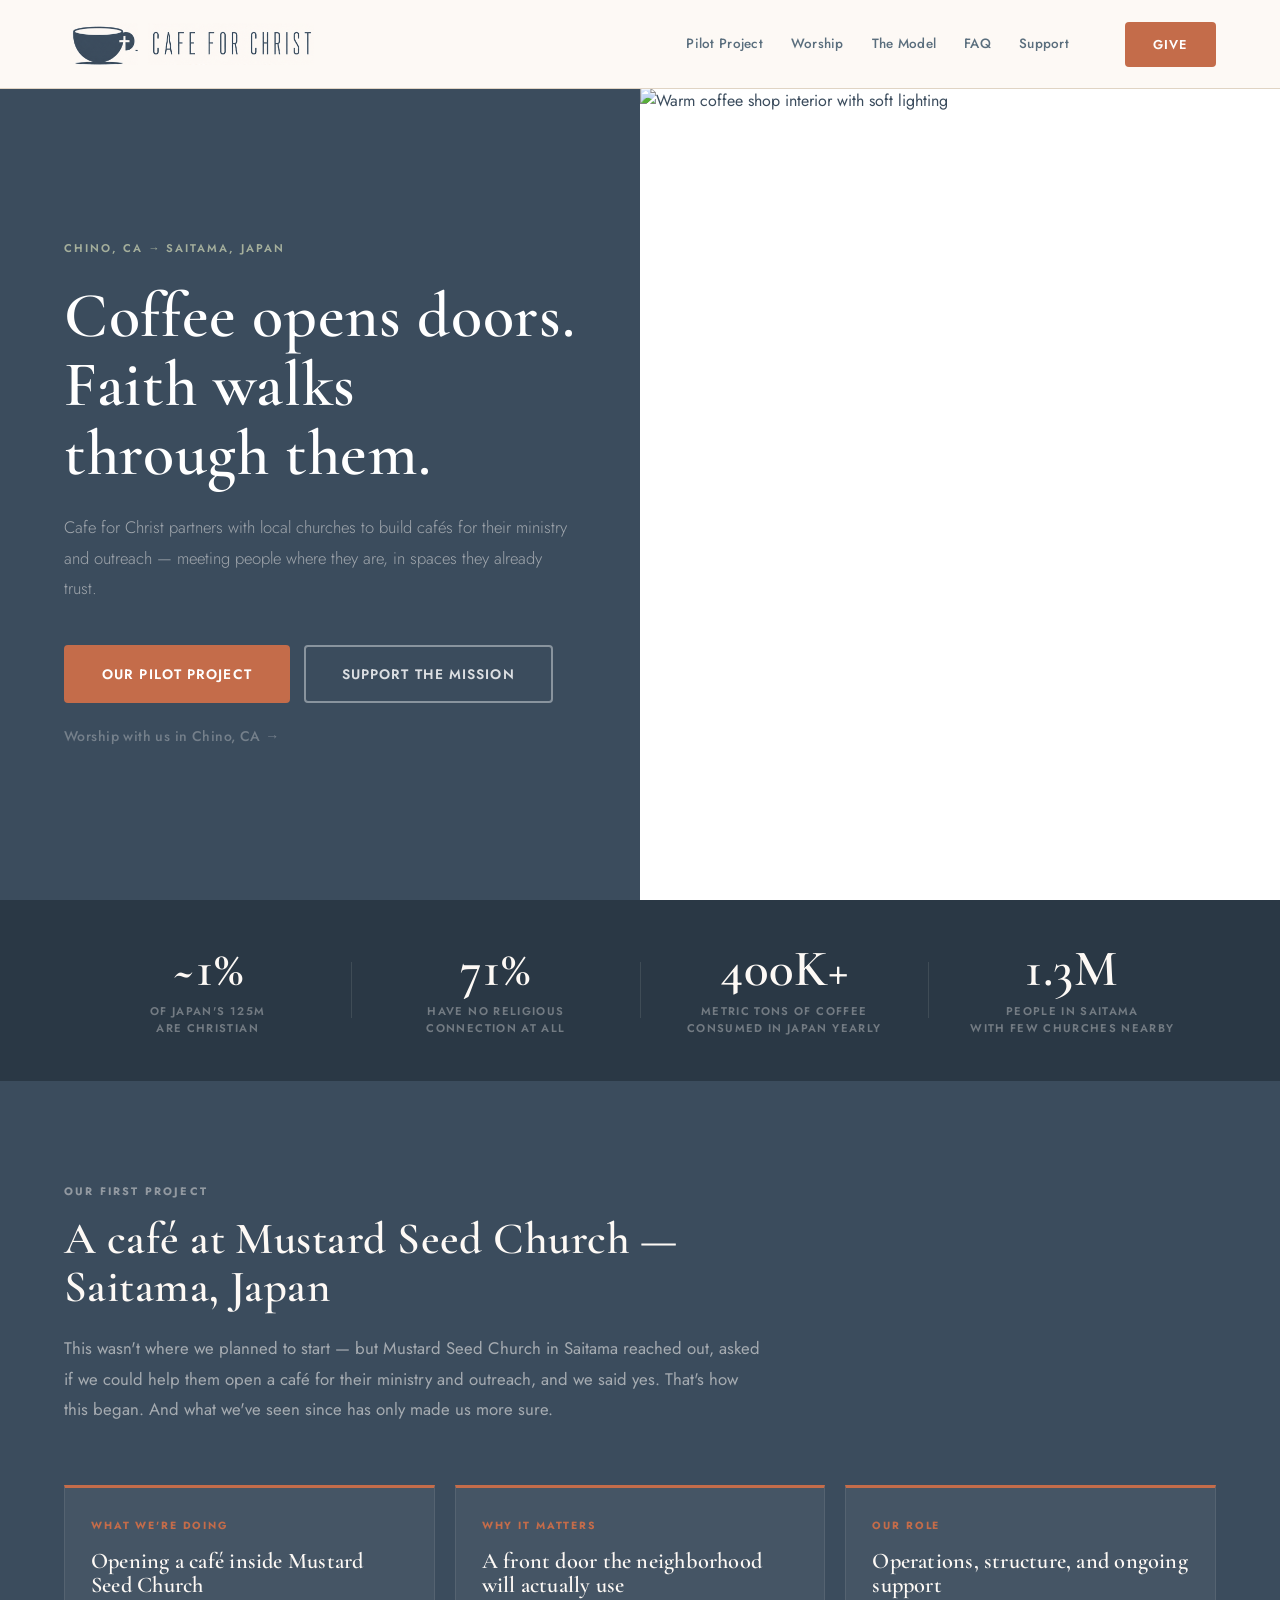
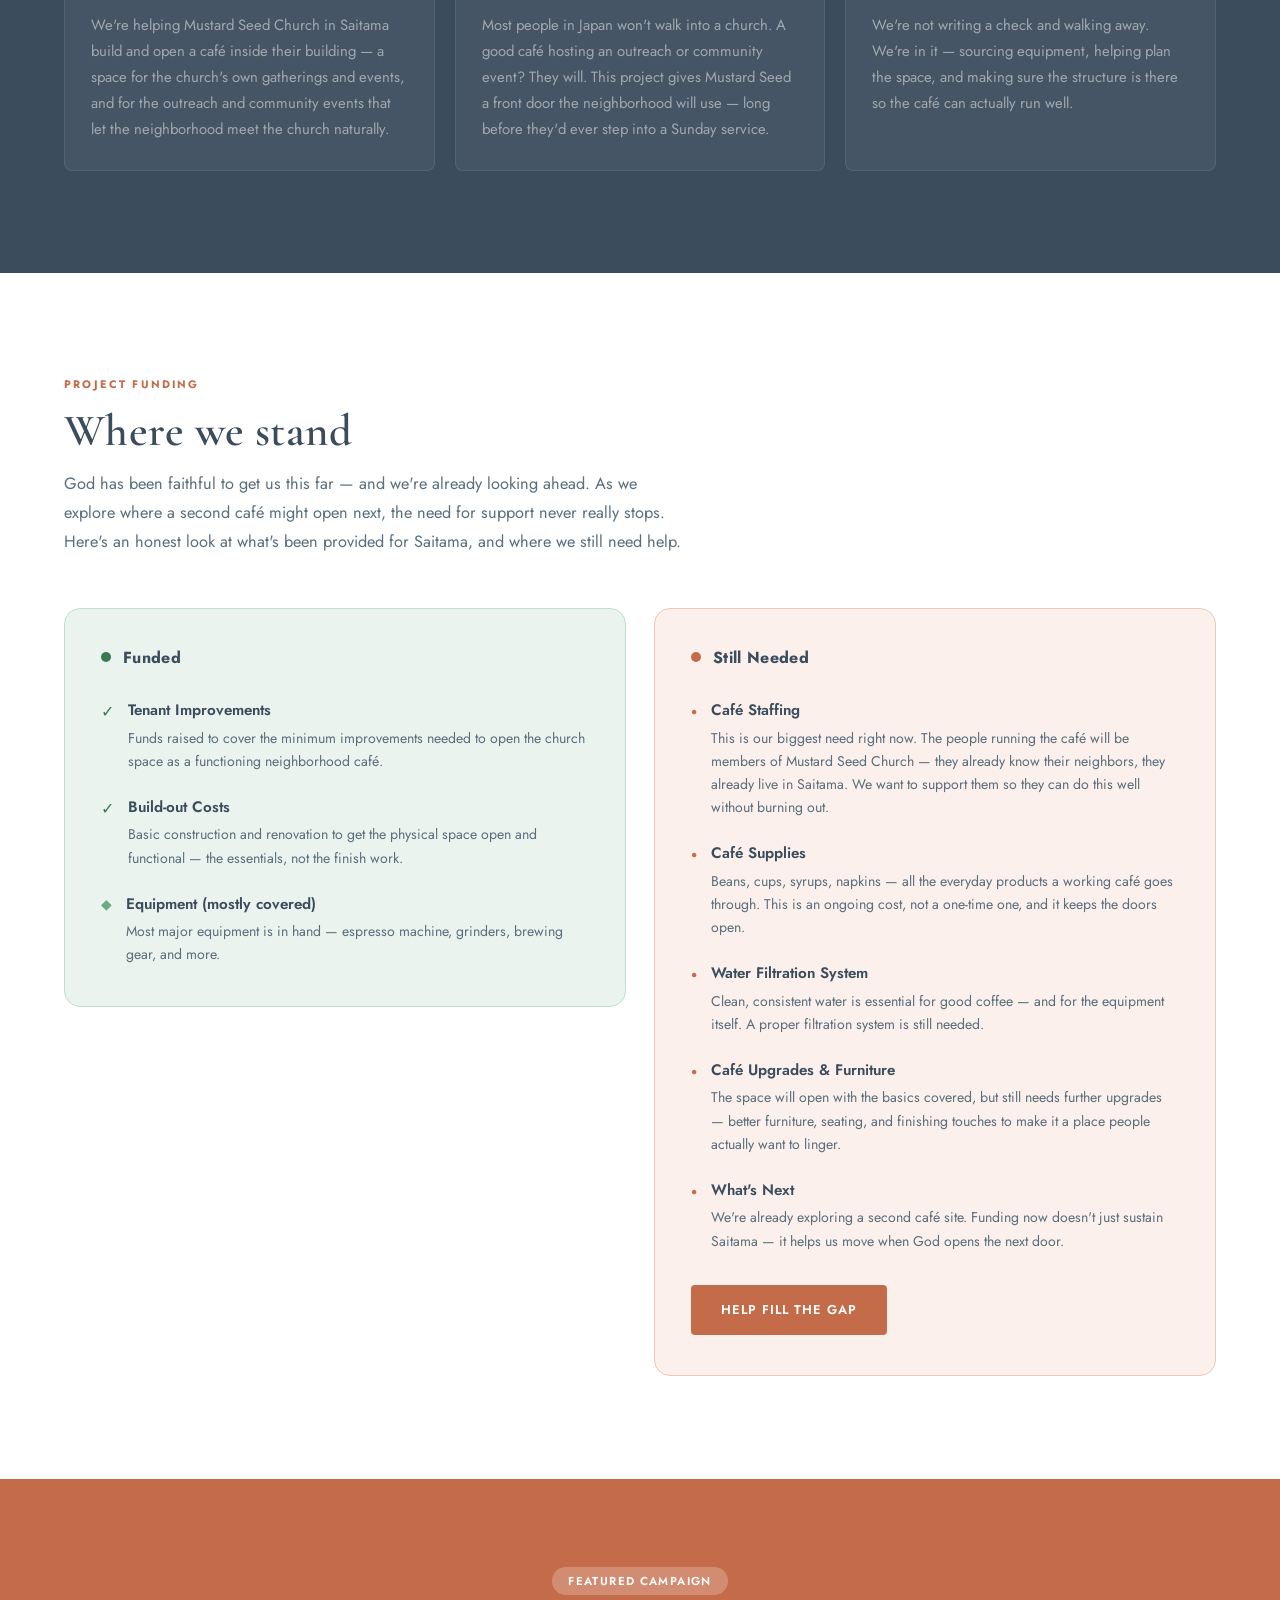
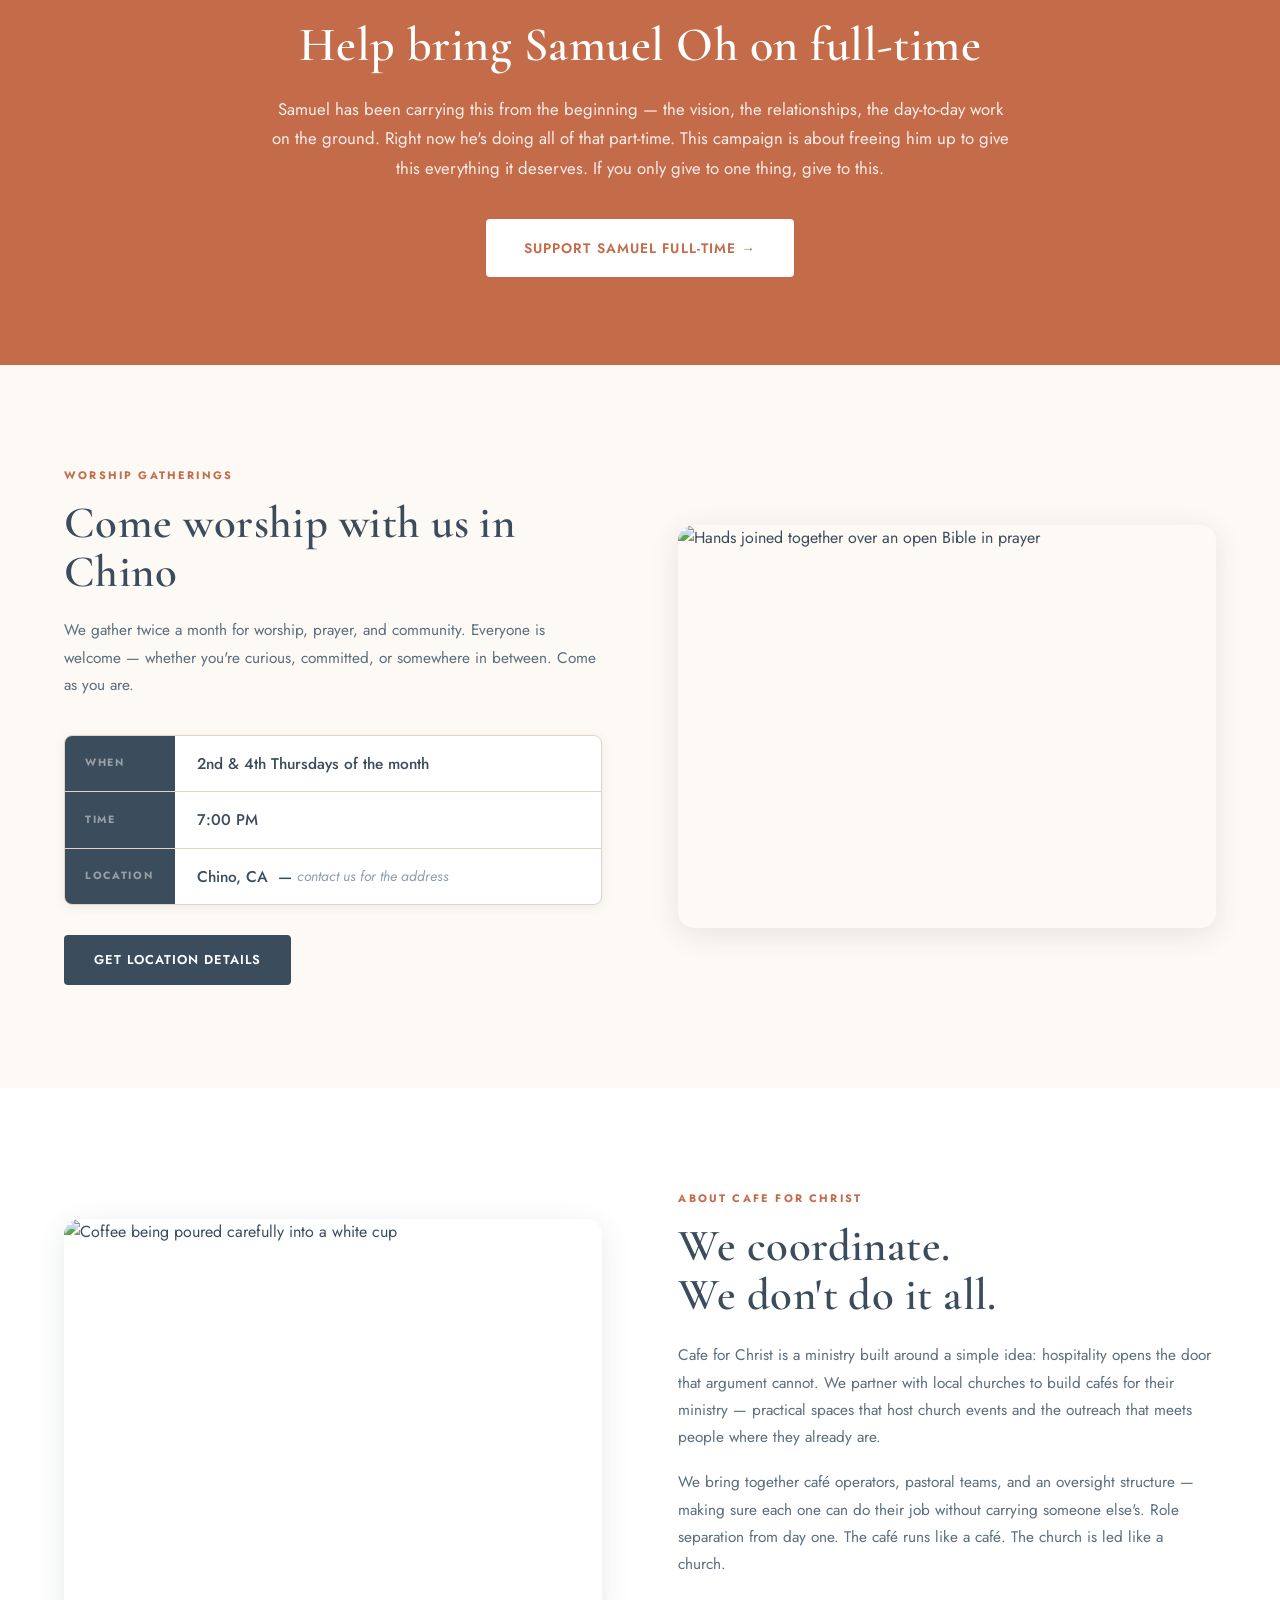
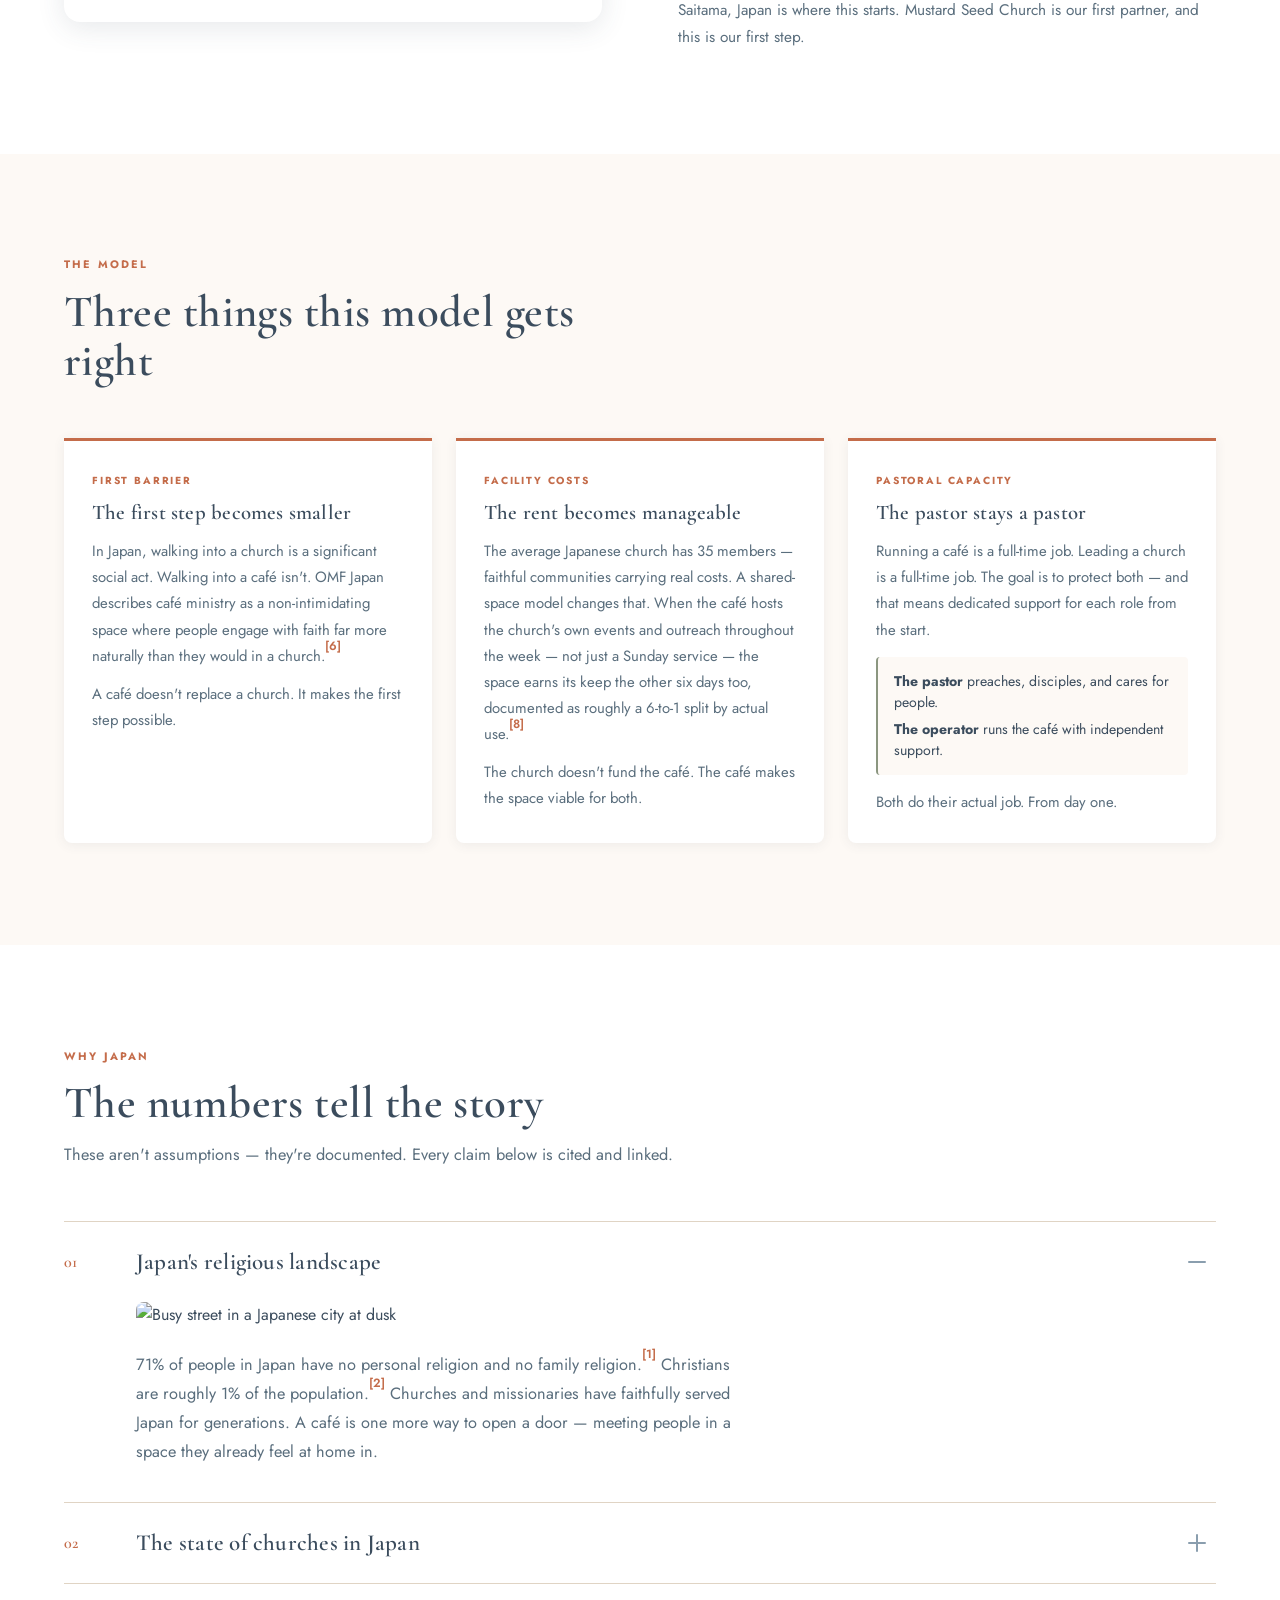
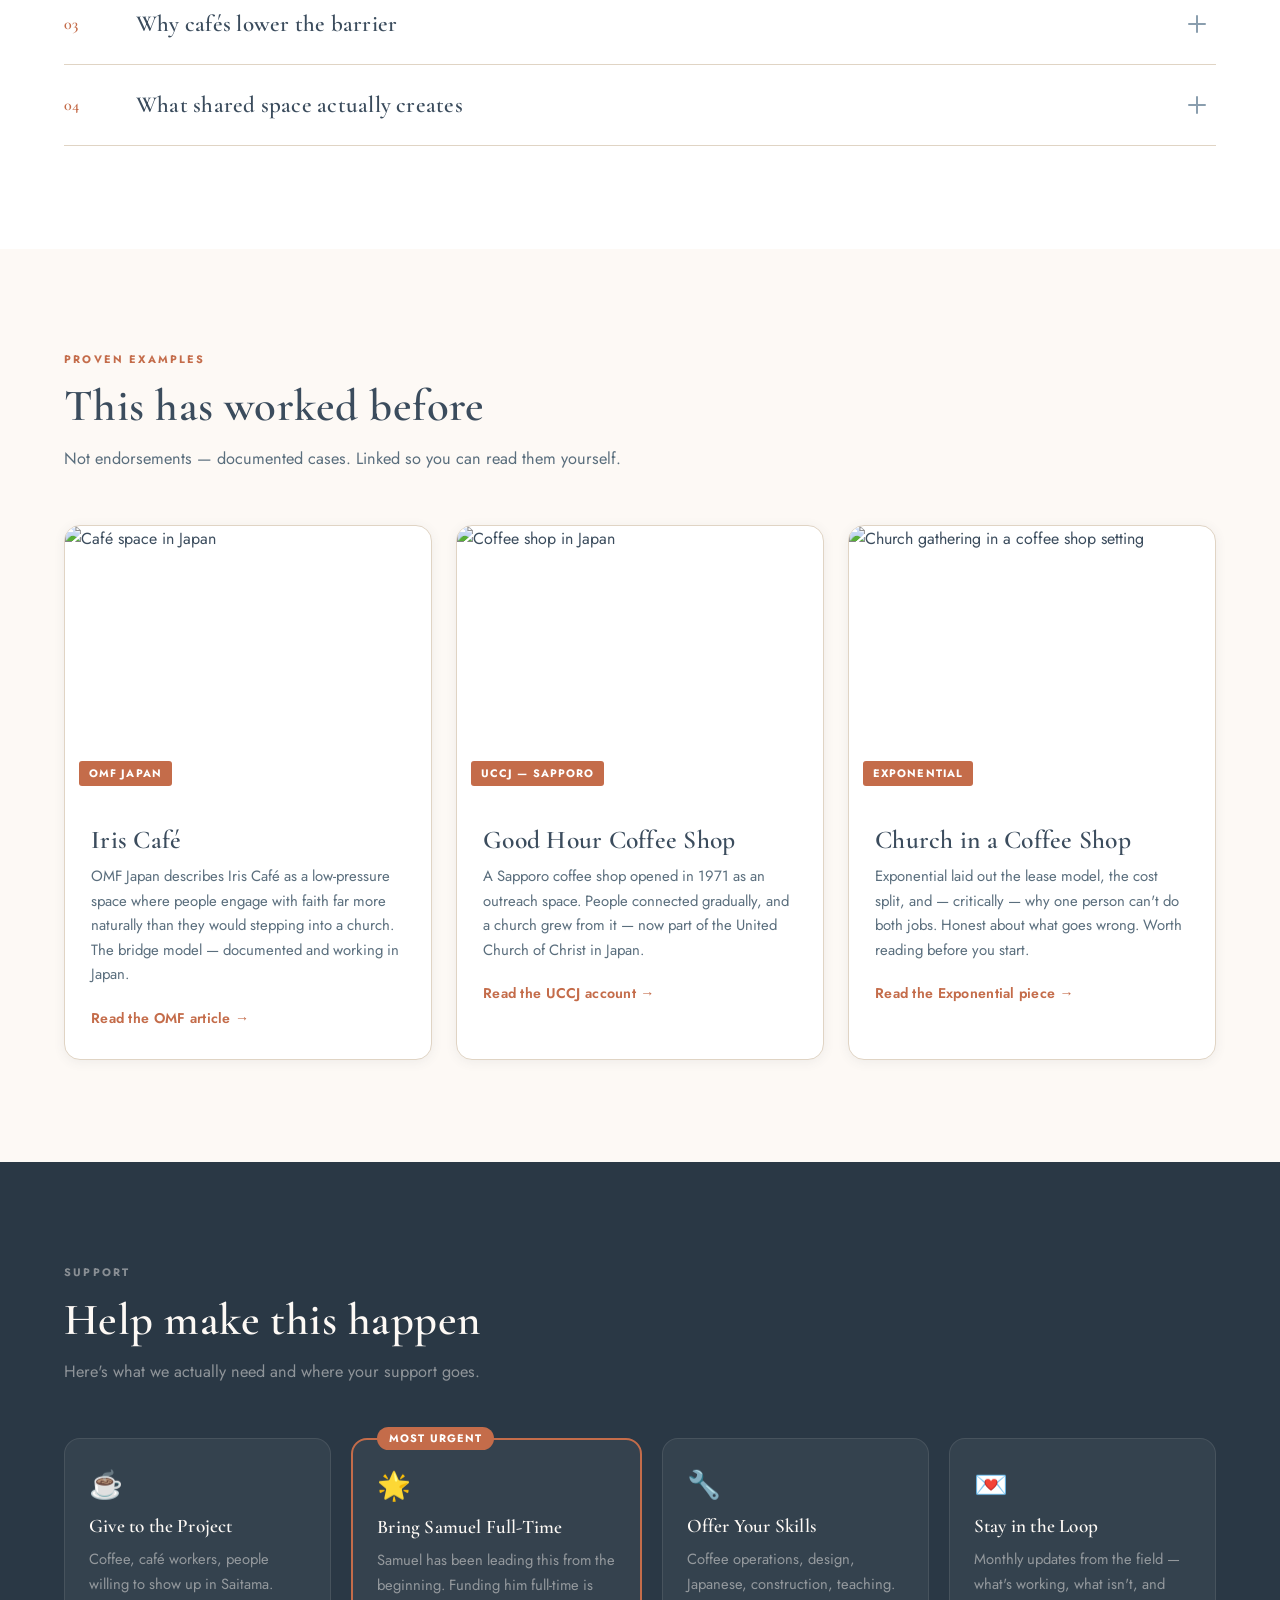
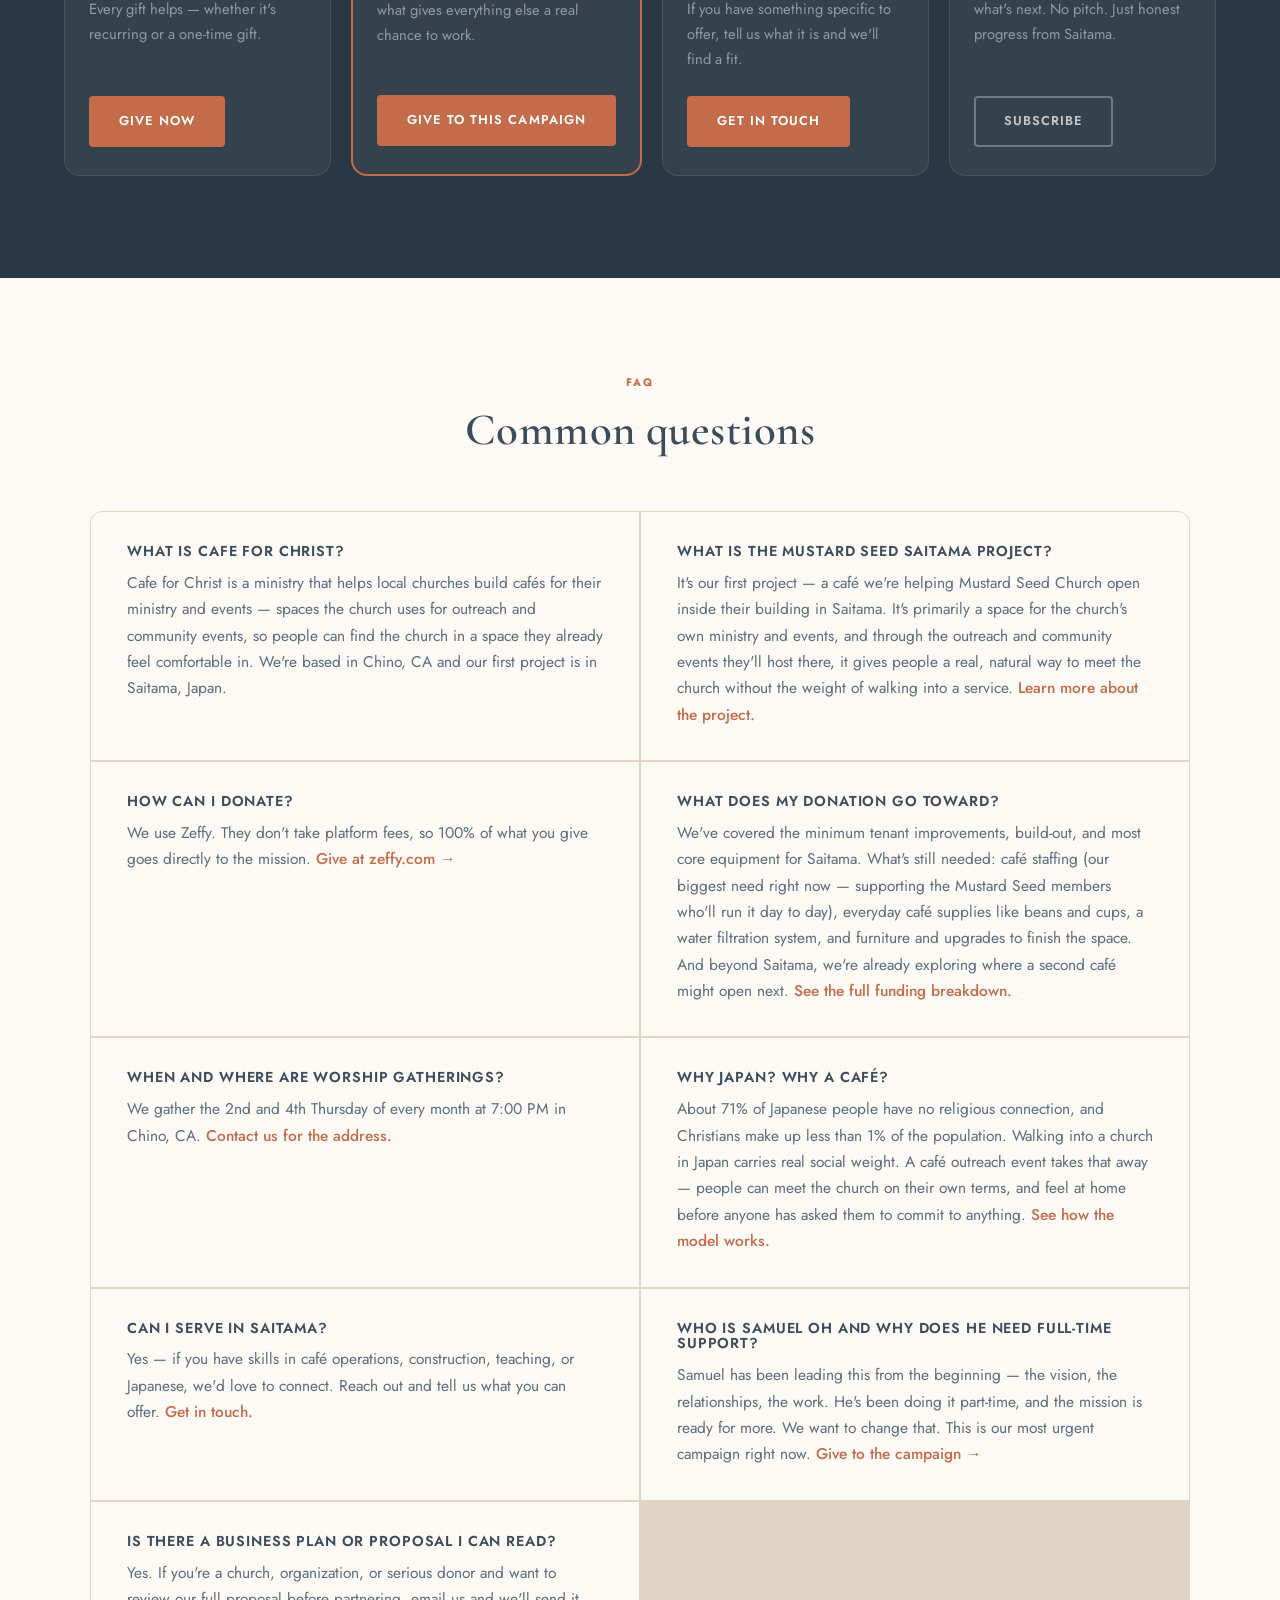
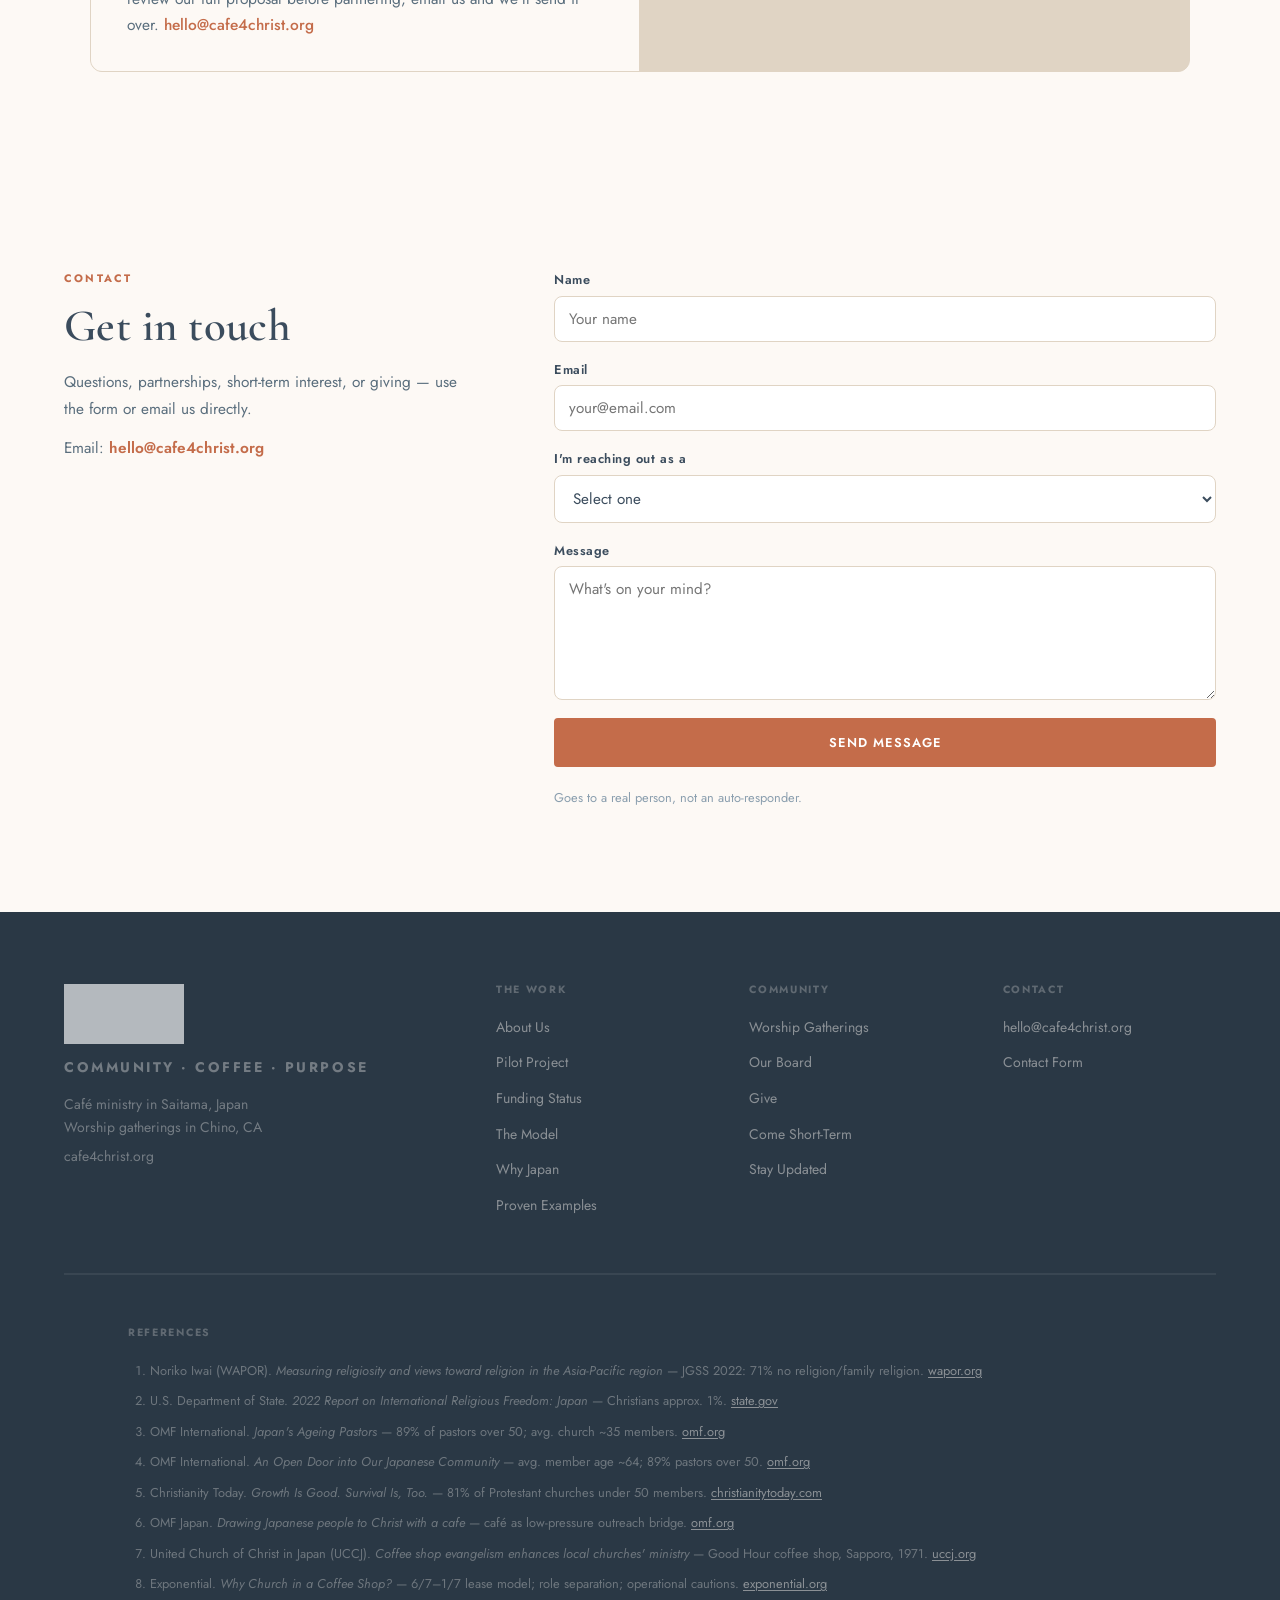
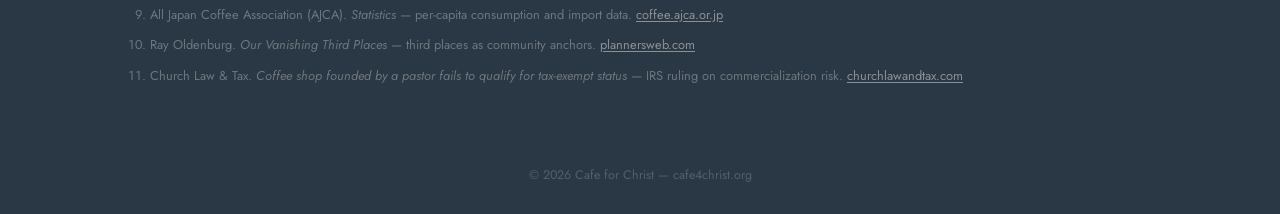
==== commit c2f9243d: "Align FAQ donation answer with the Where We Stand funding list Co-Authored-By: Claude Sonnet 5 <nore" ====
--- a/index.html
+++ b/index.html
@@ -501,7 +501,7 @@
 
         <div class="faq-item">
           <h3>What does my donation go toward?</h3>
-          <p>The biggest need right now is people &mdash; funding the folks from Mustard Seed who will actually run the café day to day. We've covered the minimum build-out and most core equipment, but there's more: everyday supplies, a water filtration system, and better furniture to make the space one people want to stay in. What we need now is support for the people doing the work &mdash; and for the next site we're already exploring. <a href="#funding" class="faq-link">See the full funding breakdown.</a></p>
+          <p>We've covered the minimum tenant improvements, build-out, and most core equipment for Saitama. What's still needed: café staffing (our biggest need right now &mdash; supporting the Mustard Seed members who'll run it day to day), everyday café supplies like beans and cups, a water filtration system, and furniture and upgrades to finish the space. And beyond Saitama, we're already exploring where a second café might open next. <a href="#funding" class="faq-link">See the full funding breakdown.</a></p>
         </div>
 
         <div class="faq-item">
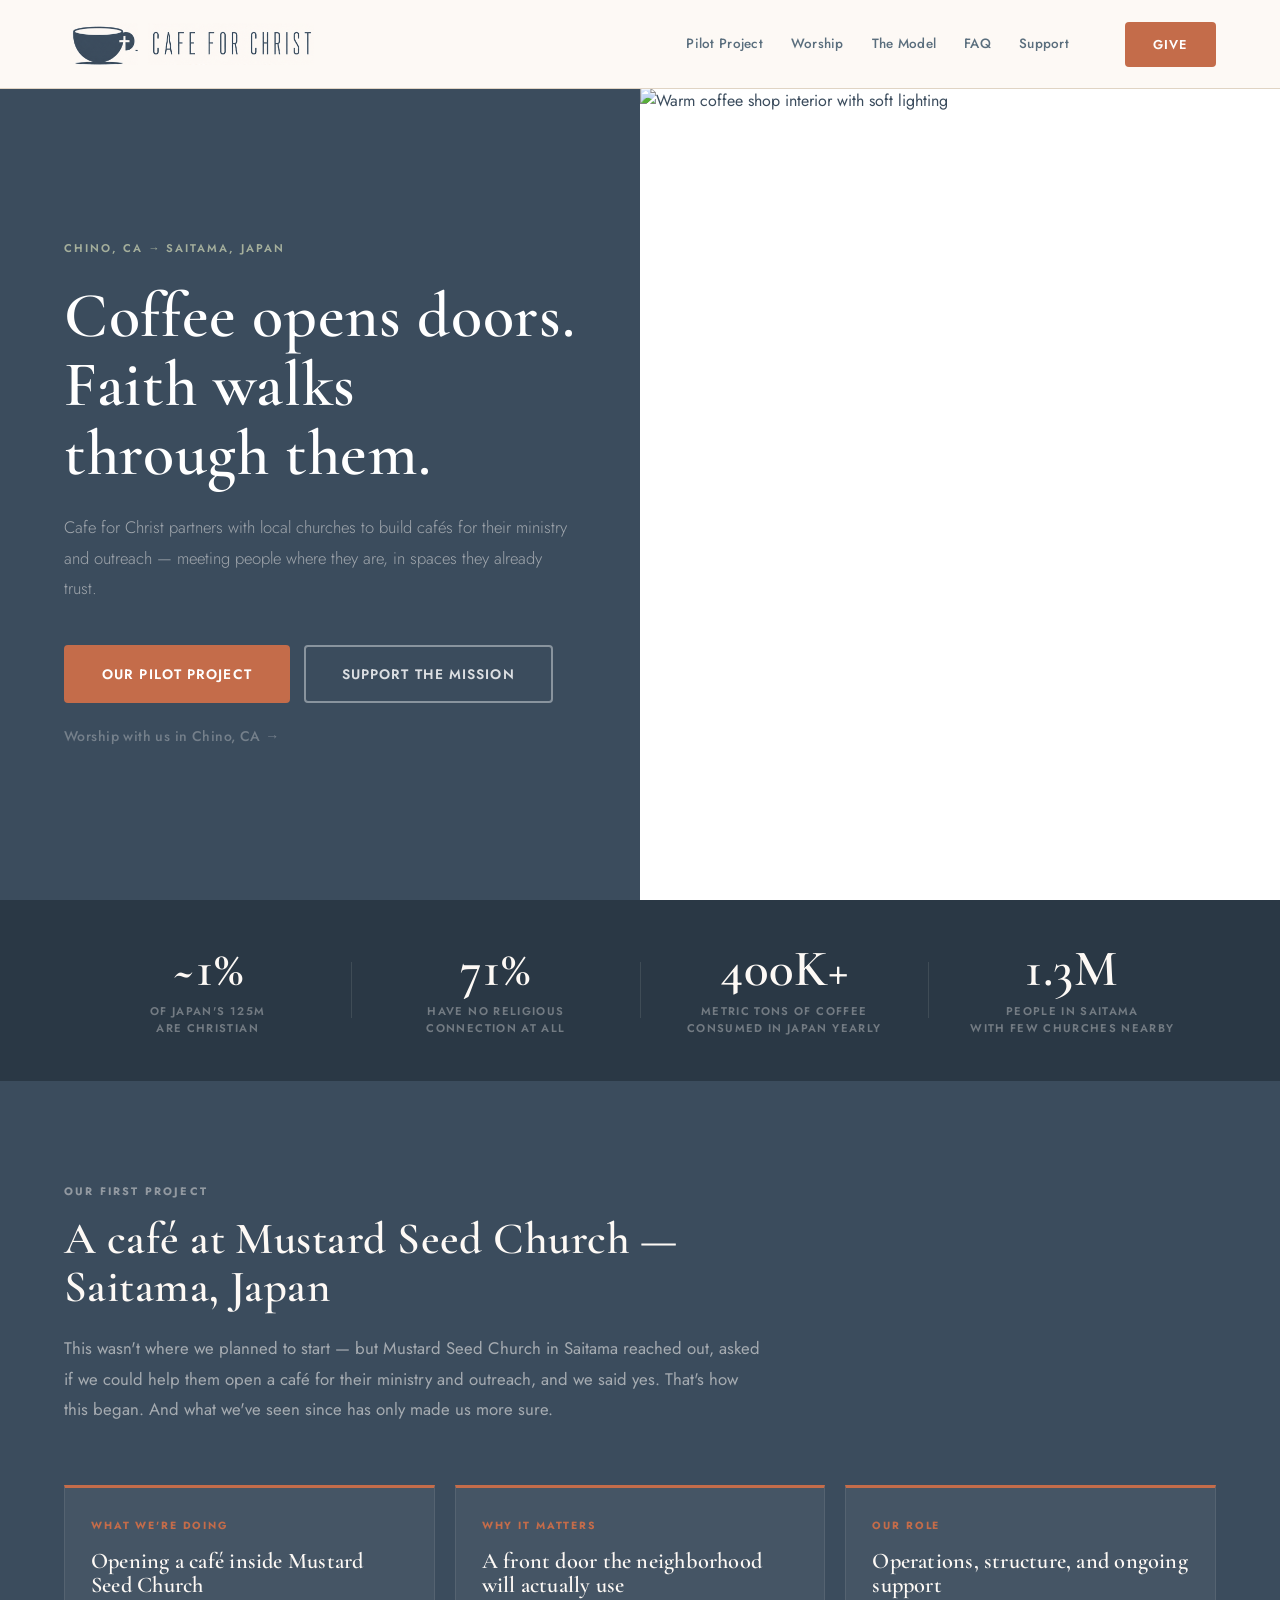
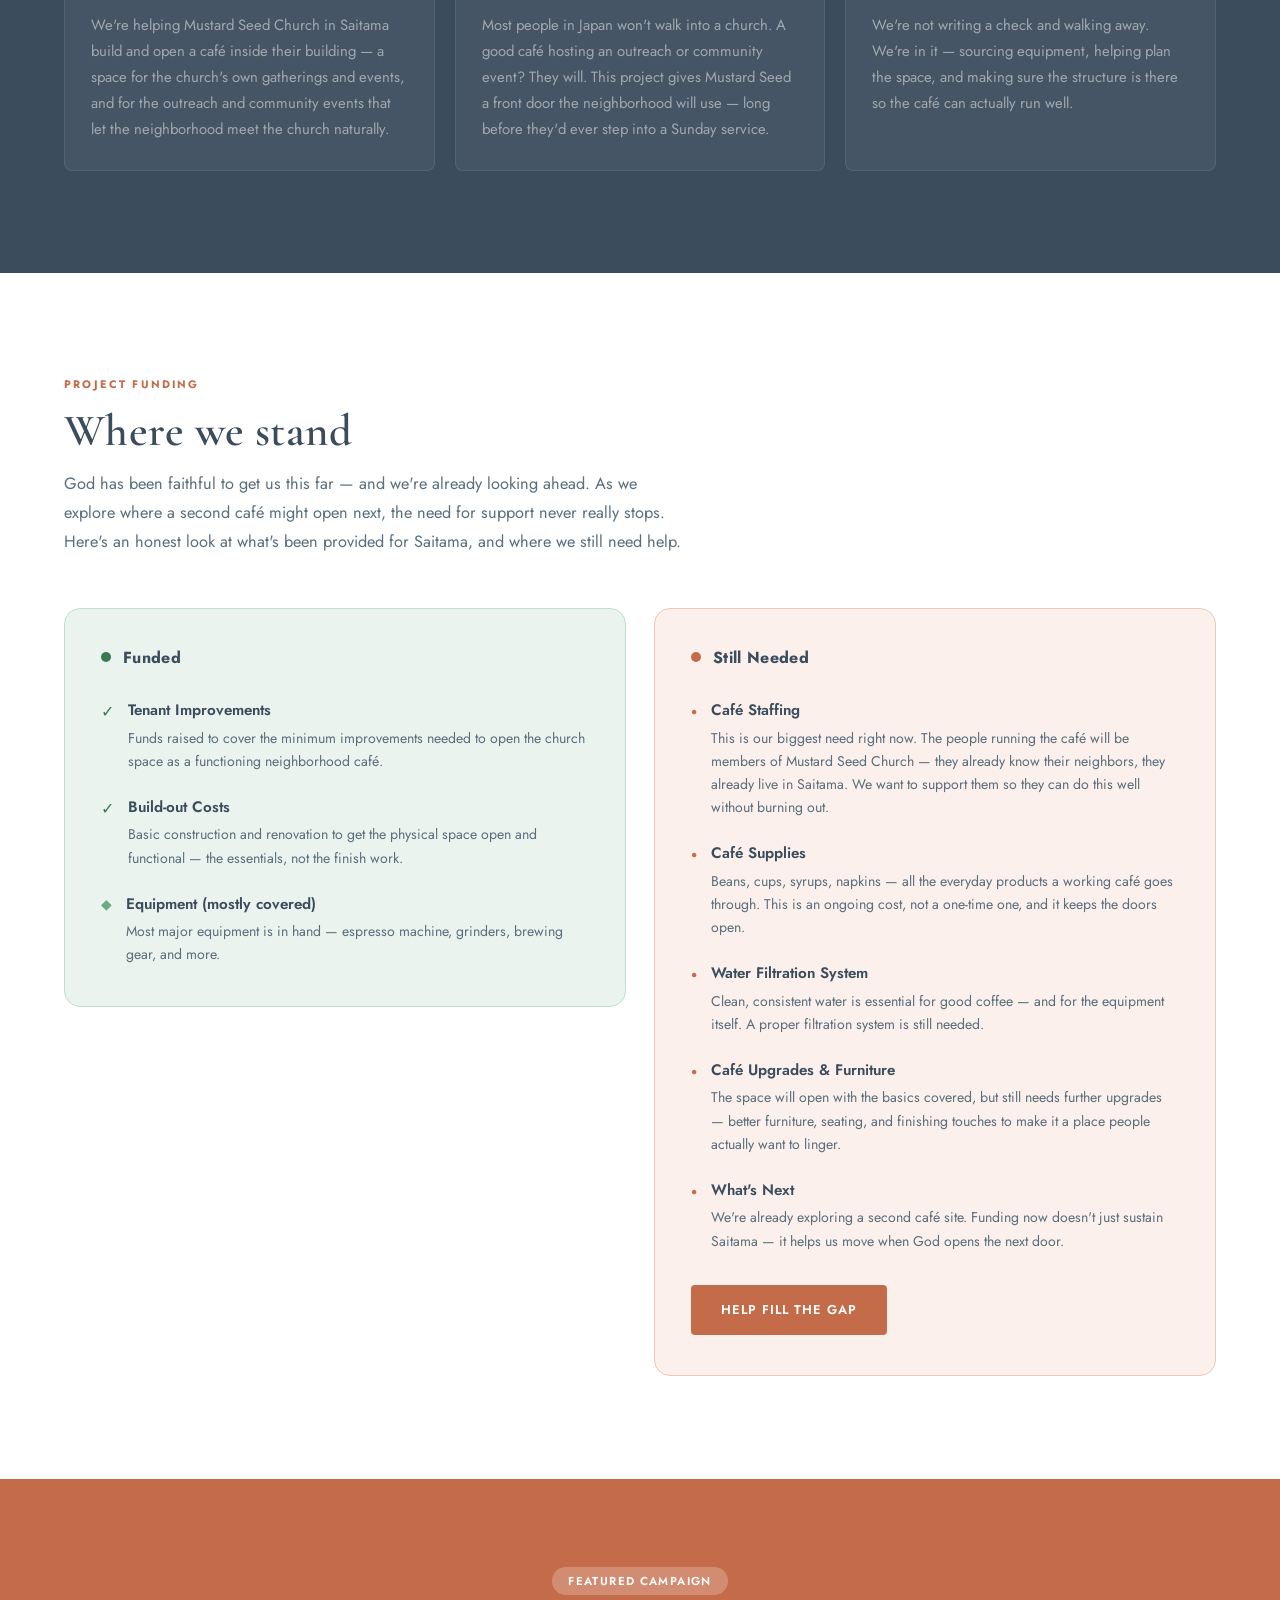
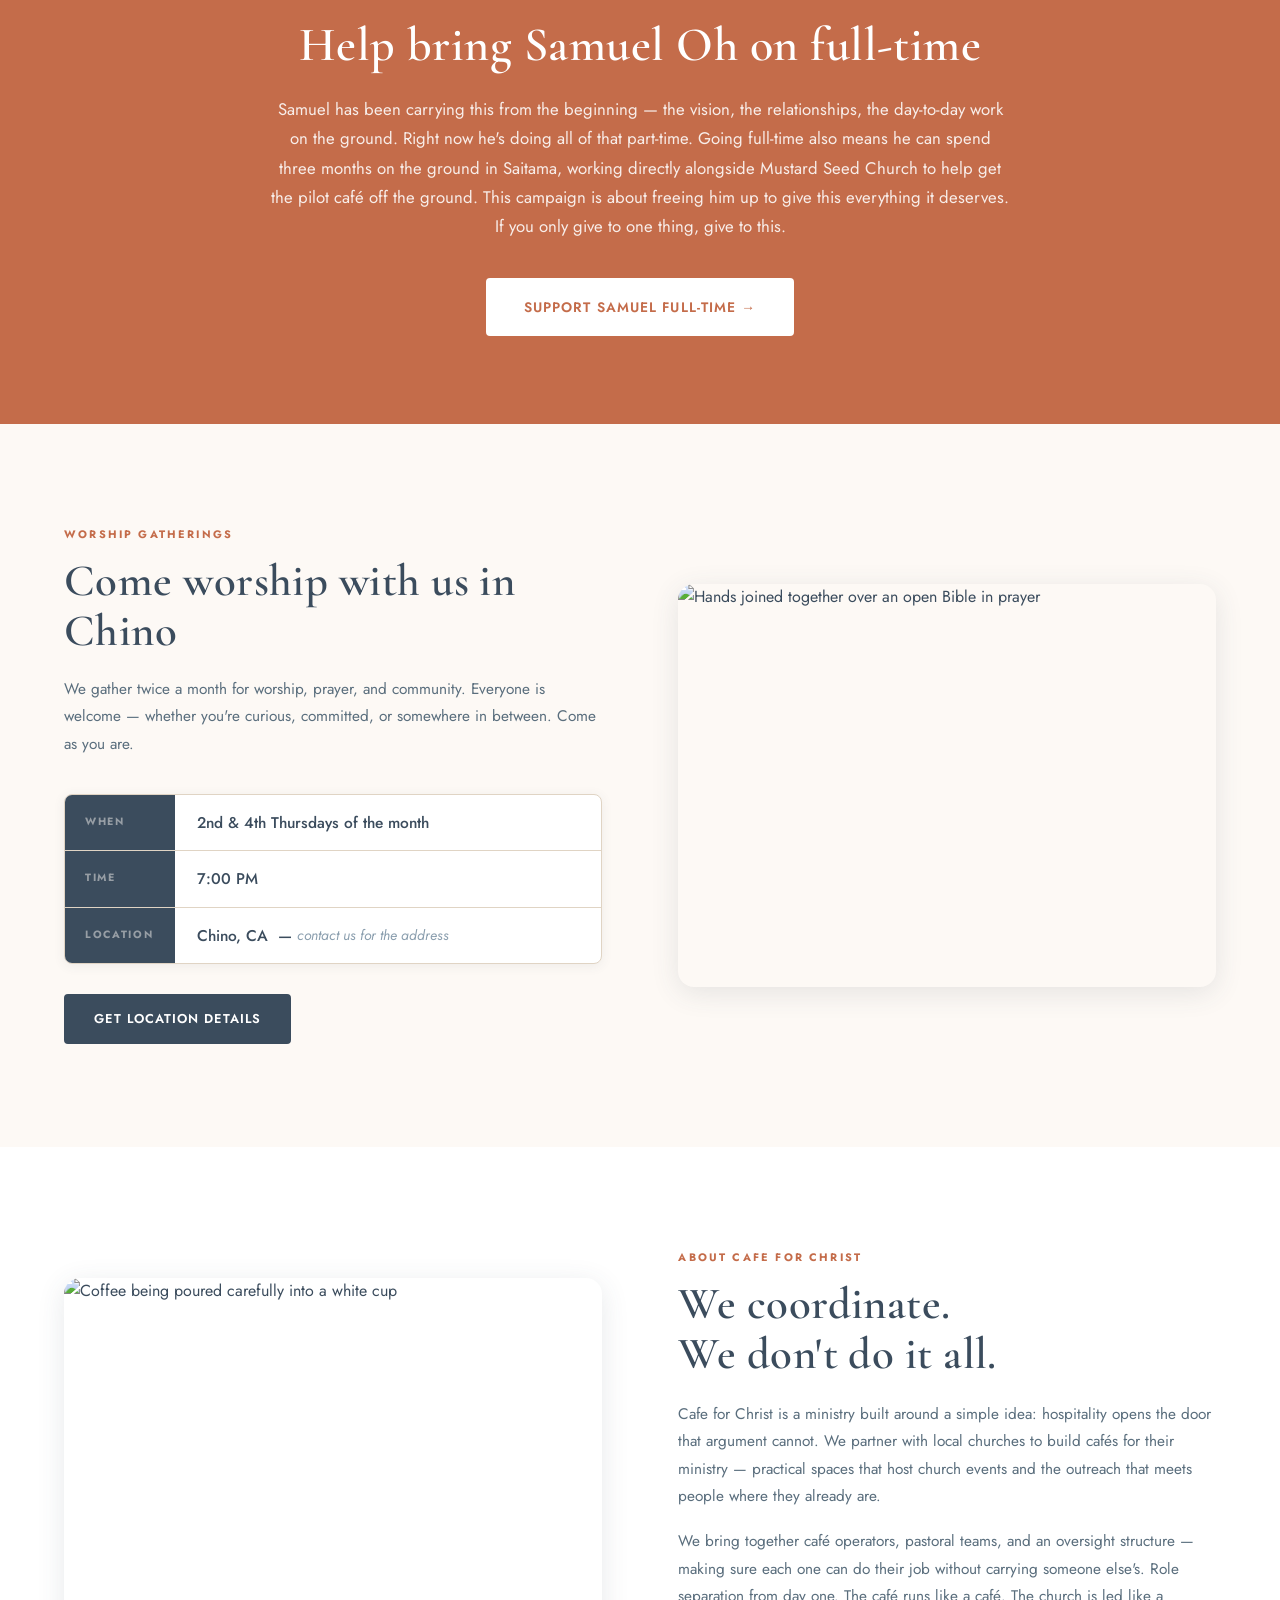
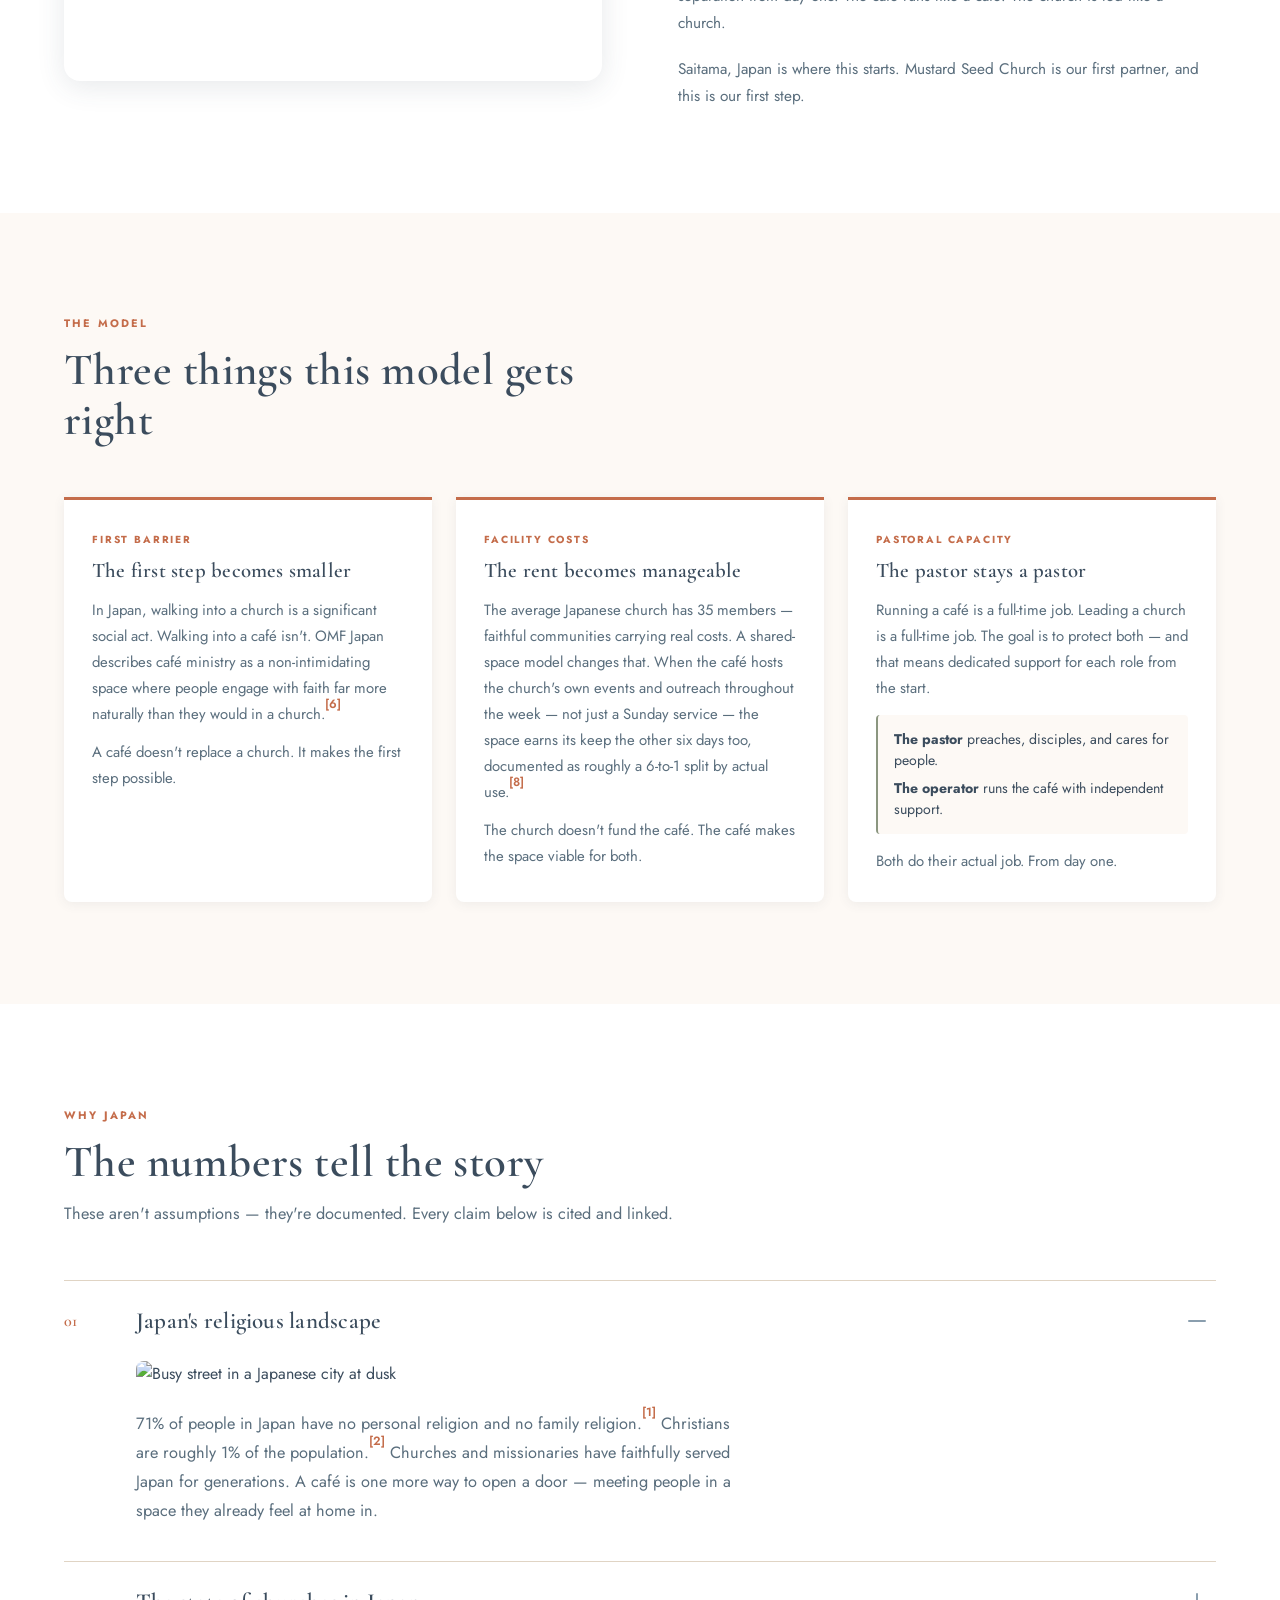
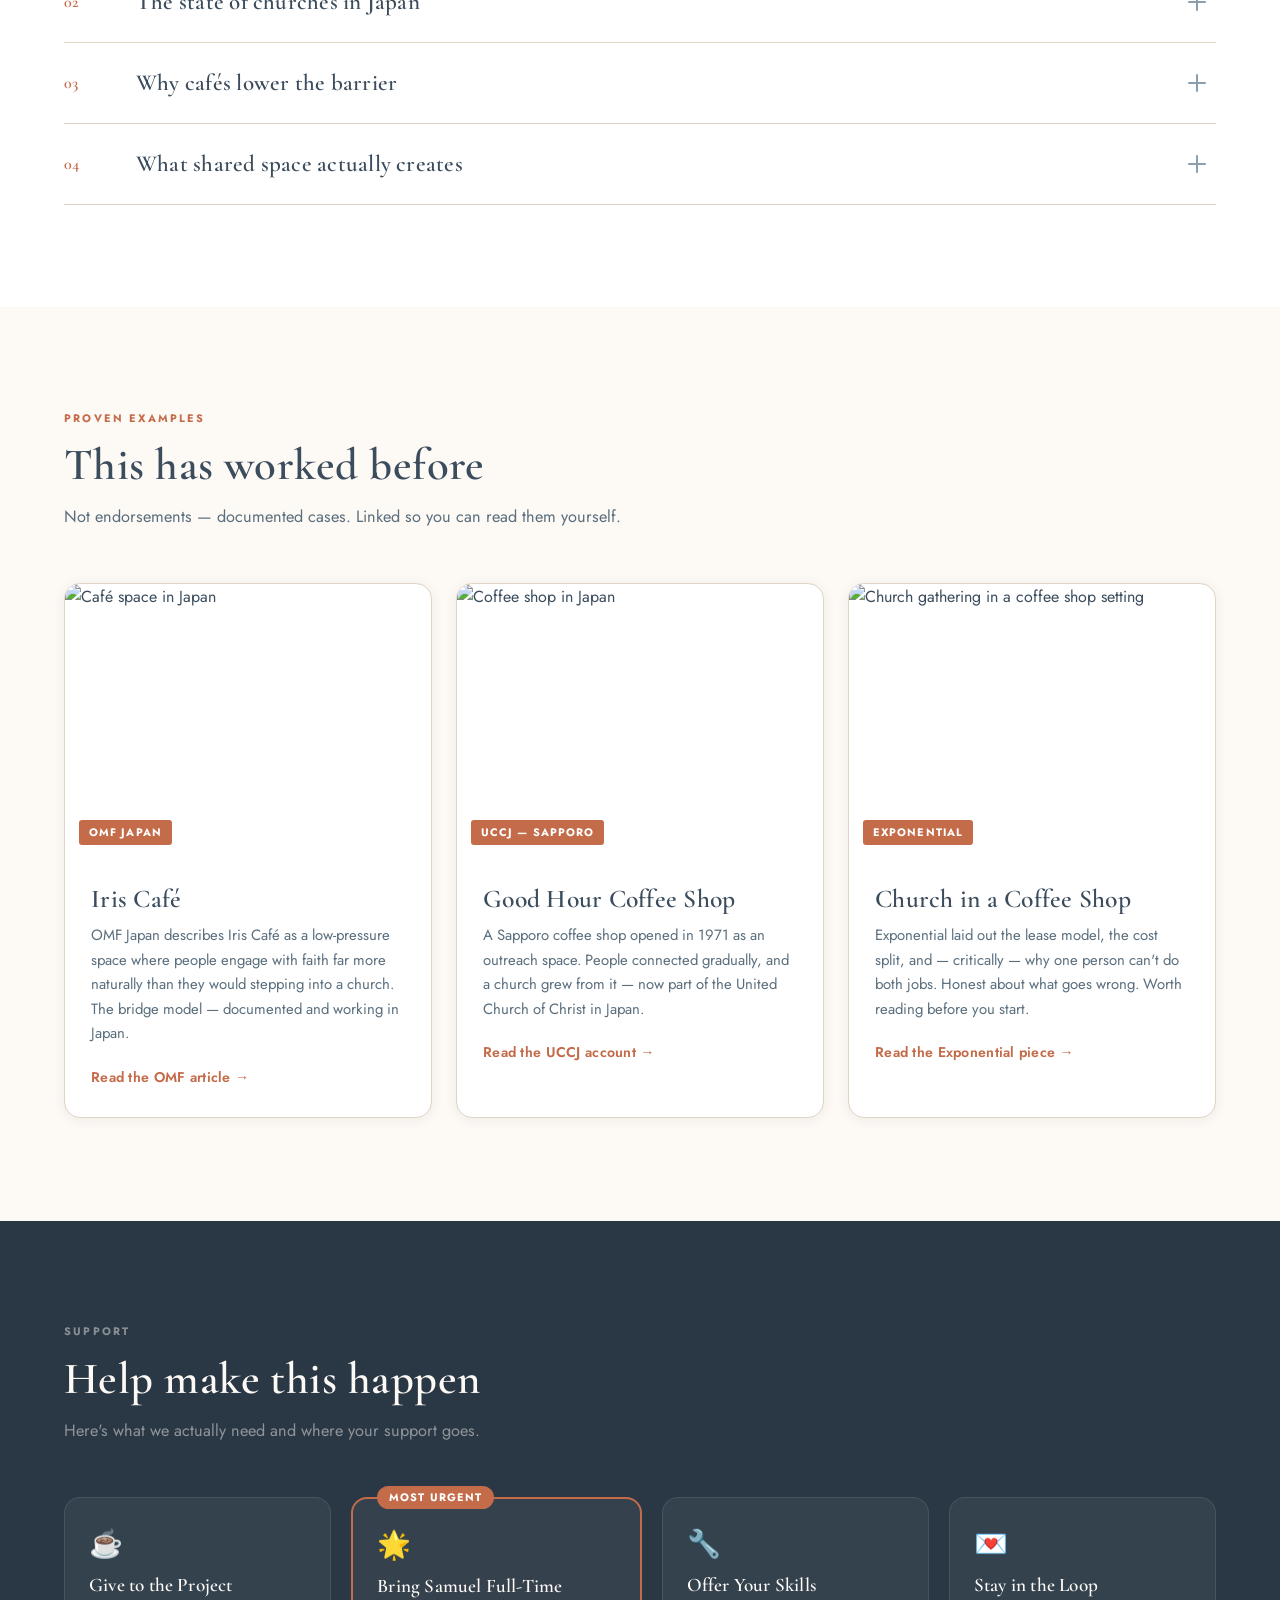
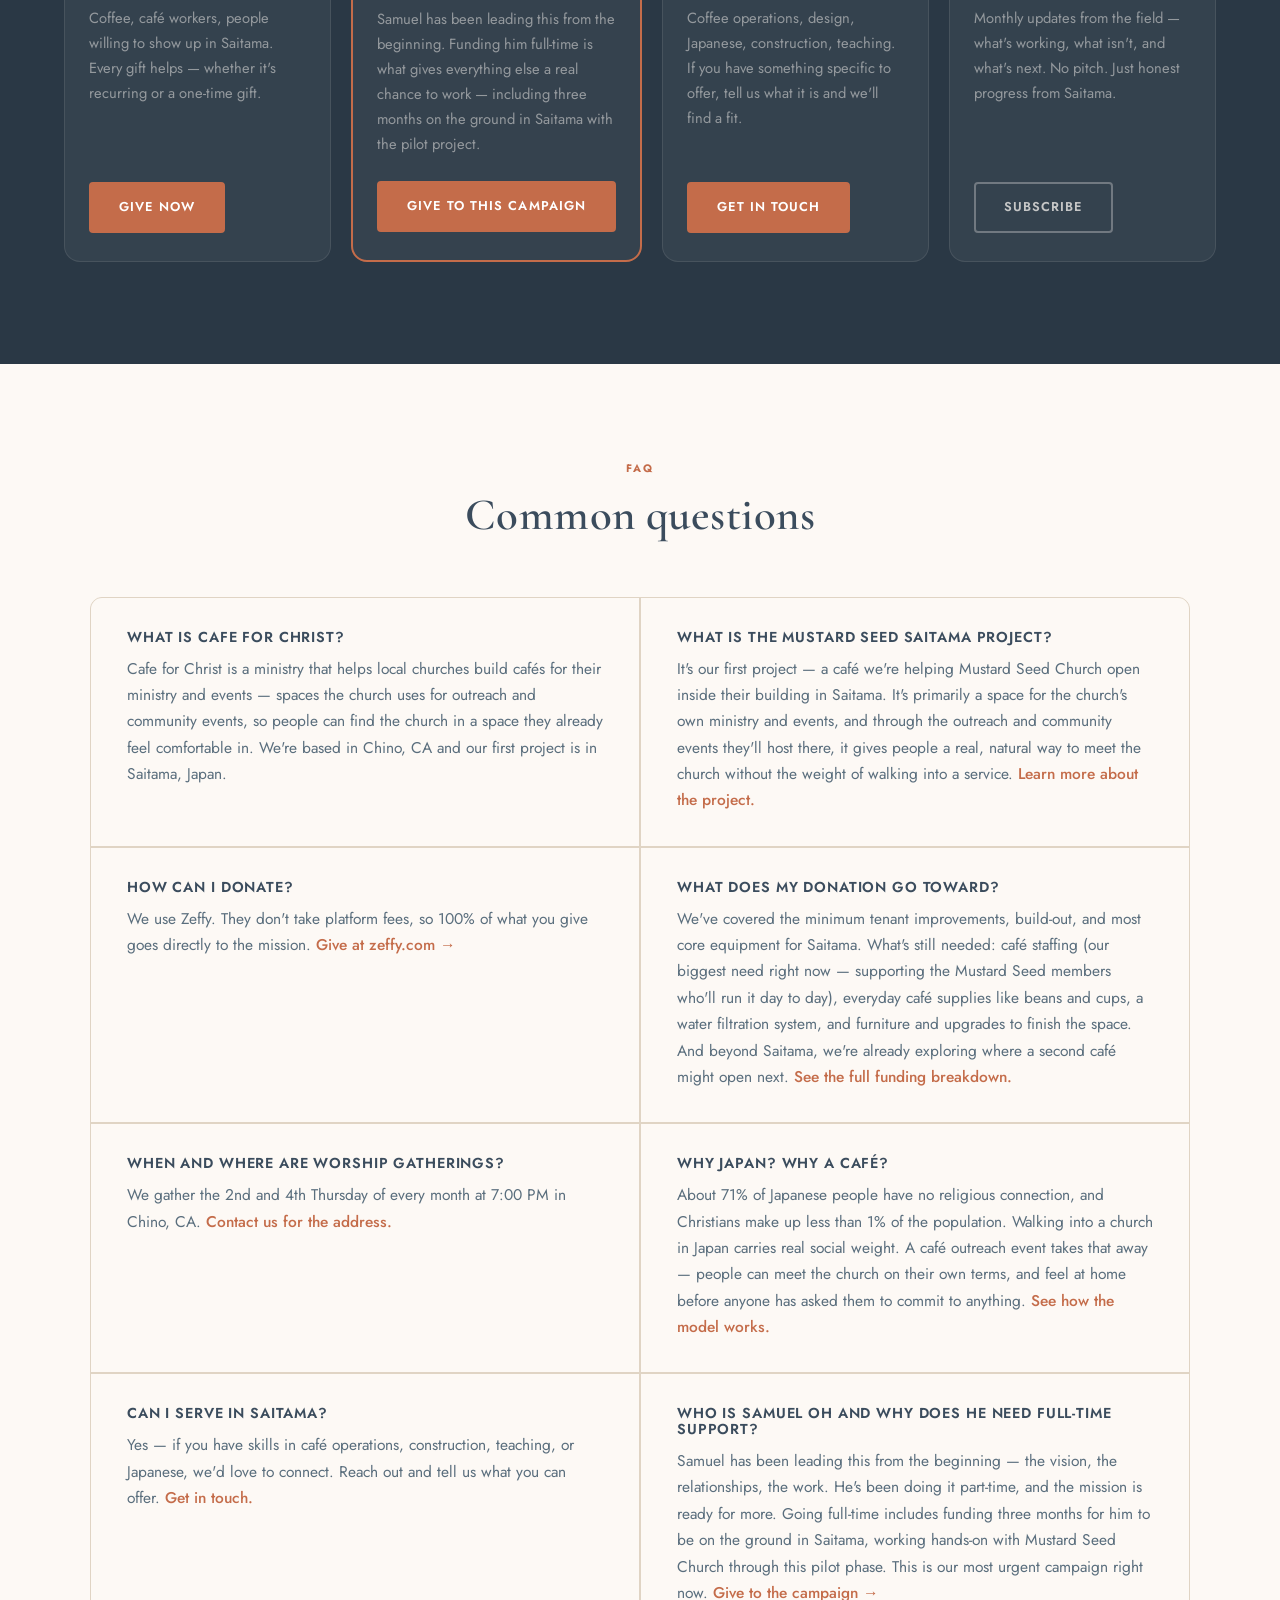
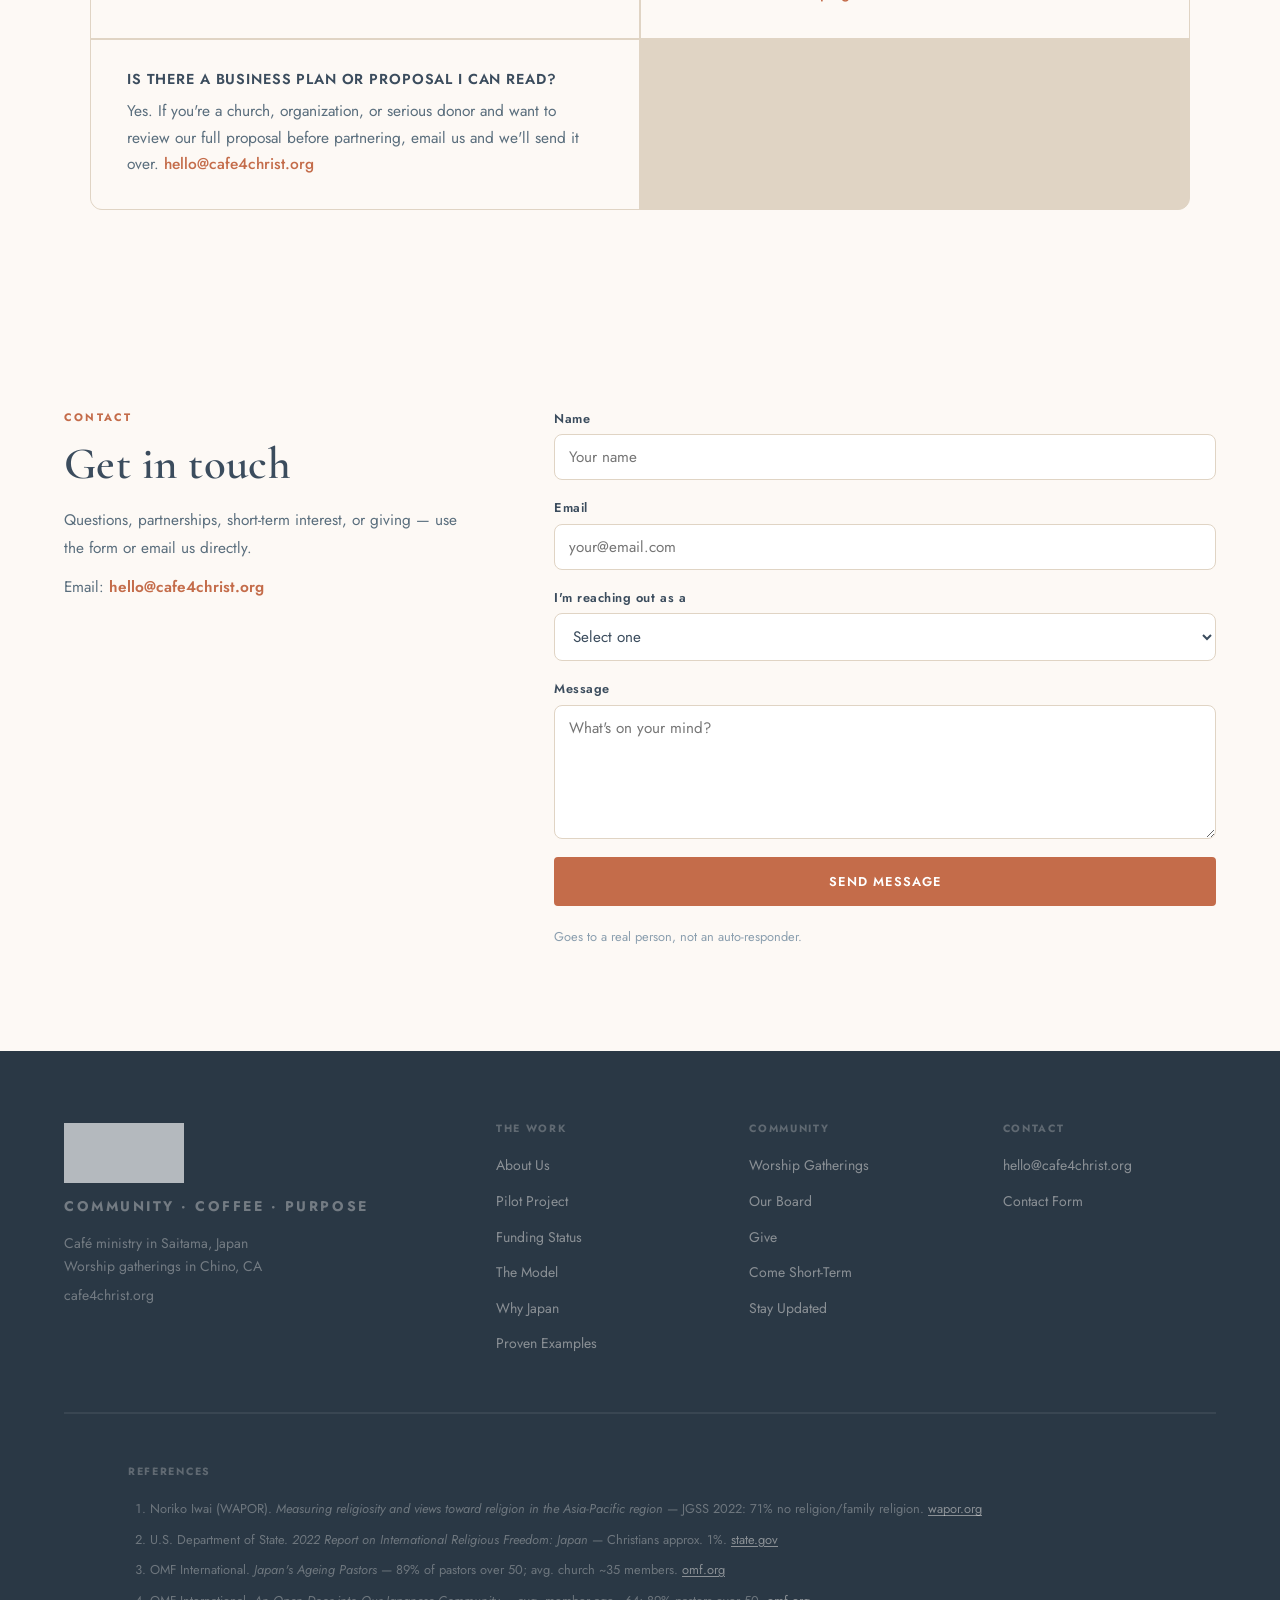
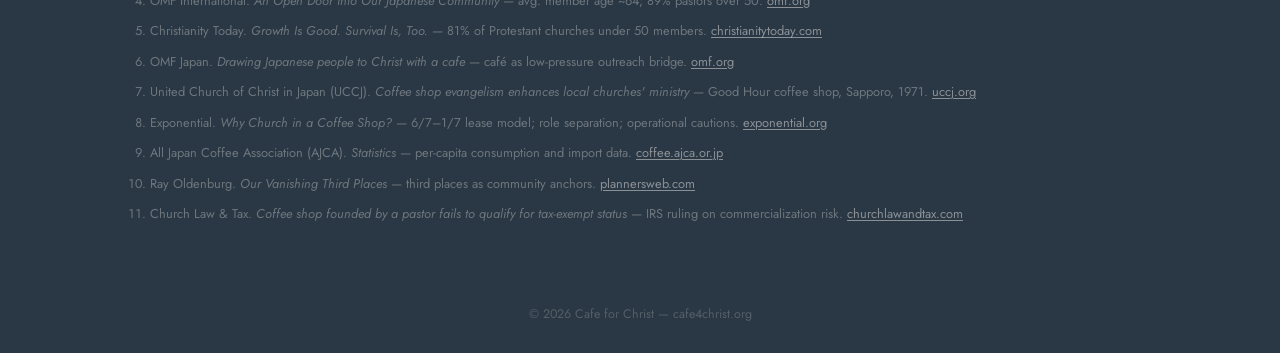
==== commit 2aa3c710: "Highlight Samuel's 3-month Saitama trip in full-time campaign copy Co-Authored-By: Claude Sonnet 5 <" ====
--- a/index.html
+++ b/index.html
@@ -214,7 +214,7 @@
     <div class="campaign-inner">
       <span class="campaign-badge">Featured Campaign</span>
       <h2 id="campaign-heading">Help bring Samuel Oh on full-time</h2>
-      <p class="campaign-desc">Samuel has been carrying this from the beginning &mdash; the vision, the relationships, the day-to-day work on the ground. Right now he's doing all of that part-time. This campaign is about freeing him up to give this everything it deserves. If you only give to one thing, give to this.</p>
+      <p class="campaign-desc">Samuel has been carrying this from the beginning &mdash; the vision, the relationships, the day-to-day work on the ground. Right now he's doing all of that part-time. Going full-time also means he can spend three months on the ground in Saitama, working directly alongside Mustard Seed Church to help get the pilot café off the ground. This campaign is about freeing him up to give this everything it deserves. If you only give to one thing, give to this.</p>
       <a href="https://www.zeffy.com/en-US/donation-form/cafe4christ-full-time-directorpastormissionary-samuel-oh" target="_blank" rel="noopener noreferrer" class="btn btn-cream btn-lg">Support Samuel Full-Time &rarr;</a>
     </div>
   </section>
@@ -453,7 +453,7 @@
         <div class="involved-card involved-card-featured">
           <div class="involved-icon" aria-hidden="true">&#127775;</div>
           <h3>Bring Samuel Full-Time</h3>
-          <p>Samuel has been leading this from the beginning. Funding him full-time is what gives everything else a real chance to work.</p>
+          <p>Samuel has been leading this from the beginning. Funding him full-time is what gives everything else a real chance to work &mdash; including three months on the ground in Saitama with the pilot project.</p>
           <a href="https://www.zeffy.com/en-US/donation-form/cafe4christ-full-time-directorpastormissionary-samuel-oh" target="_blank" rel="noopener noreferrer" class="btn btn-primary">Give to This Campaign</a>
         </div>
 
@@ -521,7 +521,7 @@
 
         <div class="faq-item">
           <h3>Who is Samuel Oh and why does he need full-time support?</h3>
-          <p>Samuel has been leading this from the beginning &mdash; the vision, the relationships, the work. He's been doing it part-time, and the mission is ready for more. We want to change that. This is our most urgent campaign right now. <a href="https://www.zeffy.com/en-US/donation-form/cafe4christ-full-time-directorpastormissionary-samuel-oh" target="_blank" rel="noopener noreferrer" class="faq-link">Give to the campaign &rarr;</a></p>
+          <p>Samuel has been leading this from the beginning &mdash; the vision, the relationships, the work. He's been doing it part-time, and the mission is ready for more. Going full-time includes funding three months for him to be on the ground in Saitama, working hands-on with Mustard Seed Church through this pilot phase. This is our most urgent campaign right now. <a href="https://www.zeffy.com/en-US/donation-form/cafe4christ-full-time-directorpastormissionary-samuel-oh" target="_blank" rel="noopener noreferrer" class="faq-link">Give to the campaign &rarr;</a></p>
         </div>
 
         <div class="faq-item">
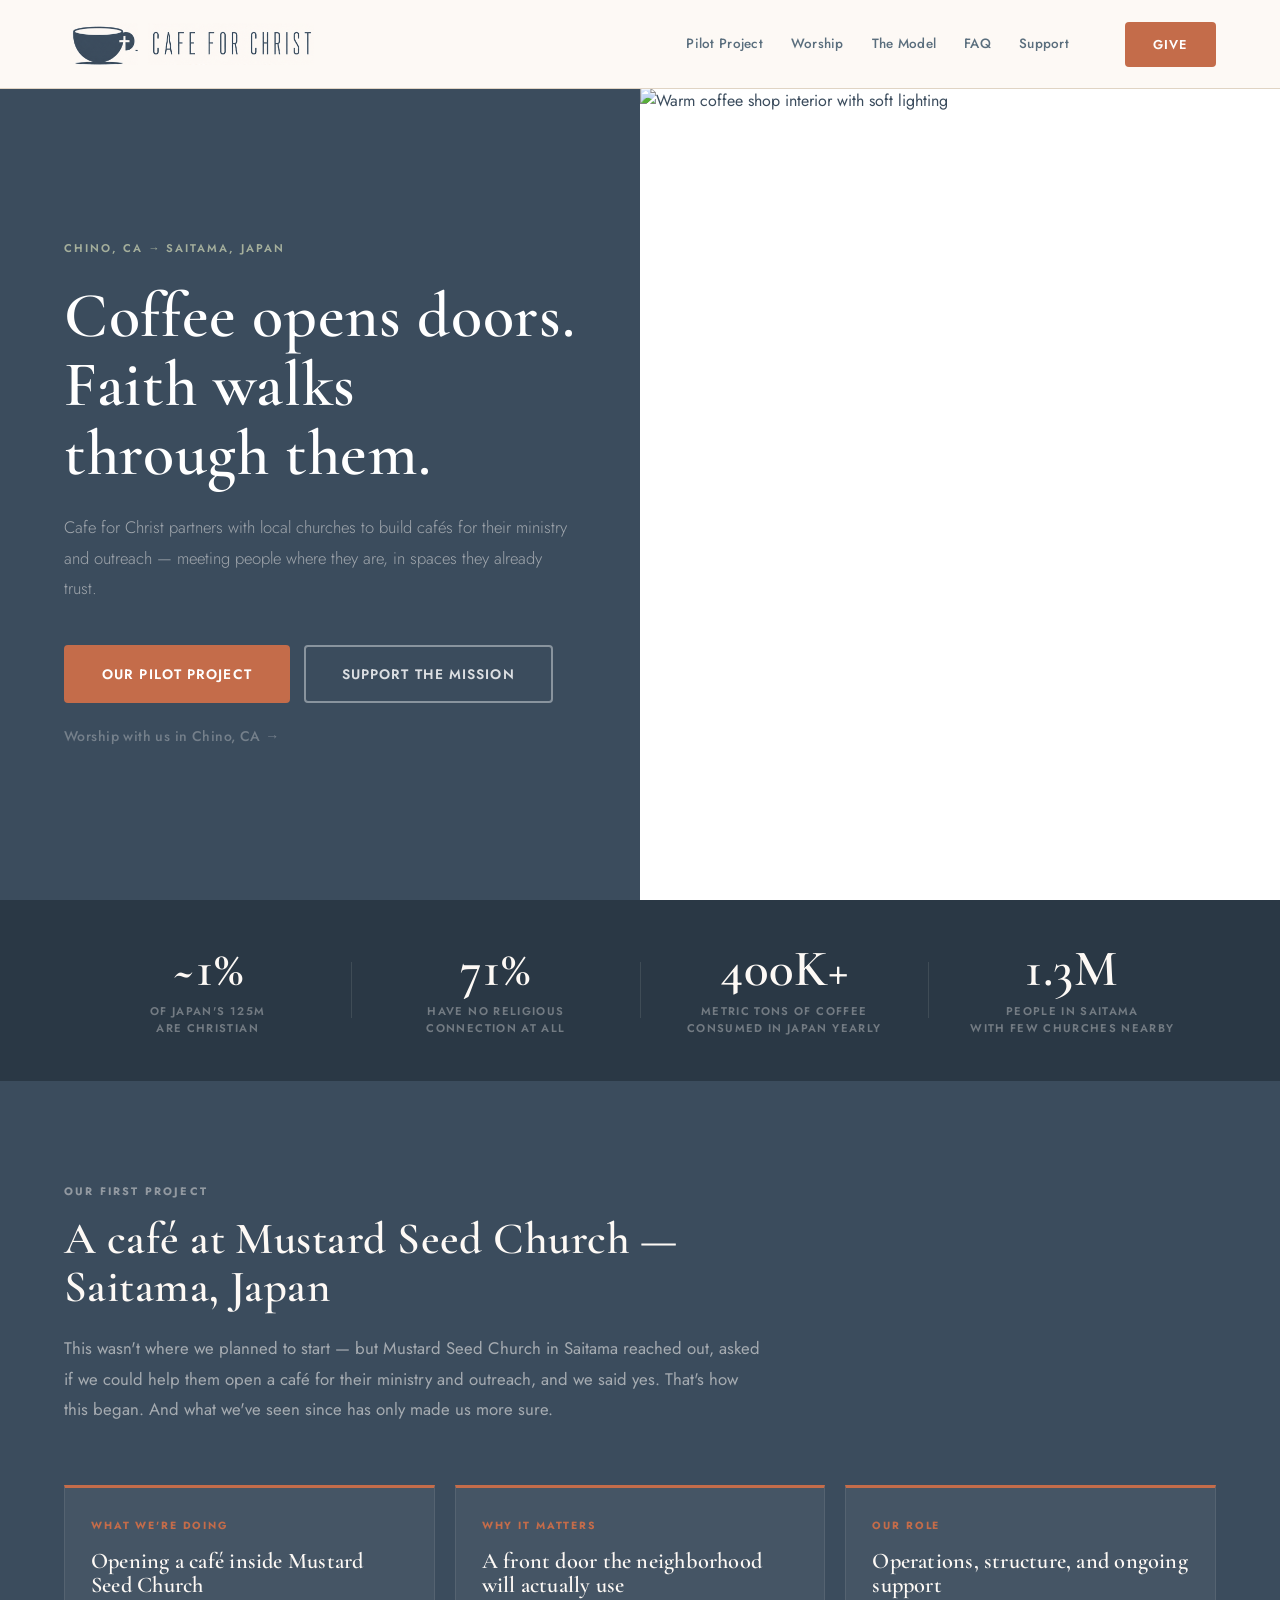
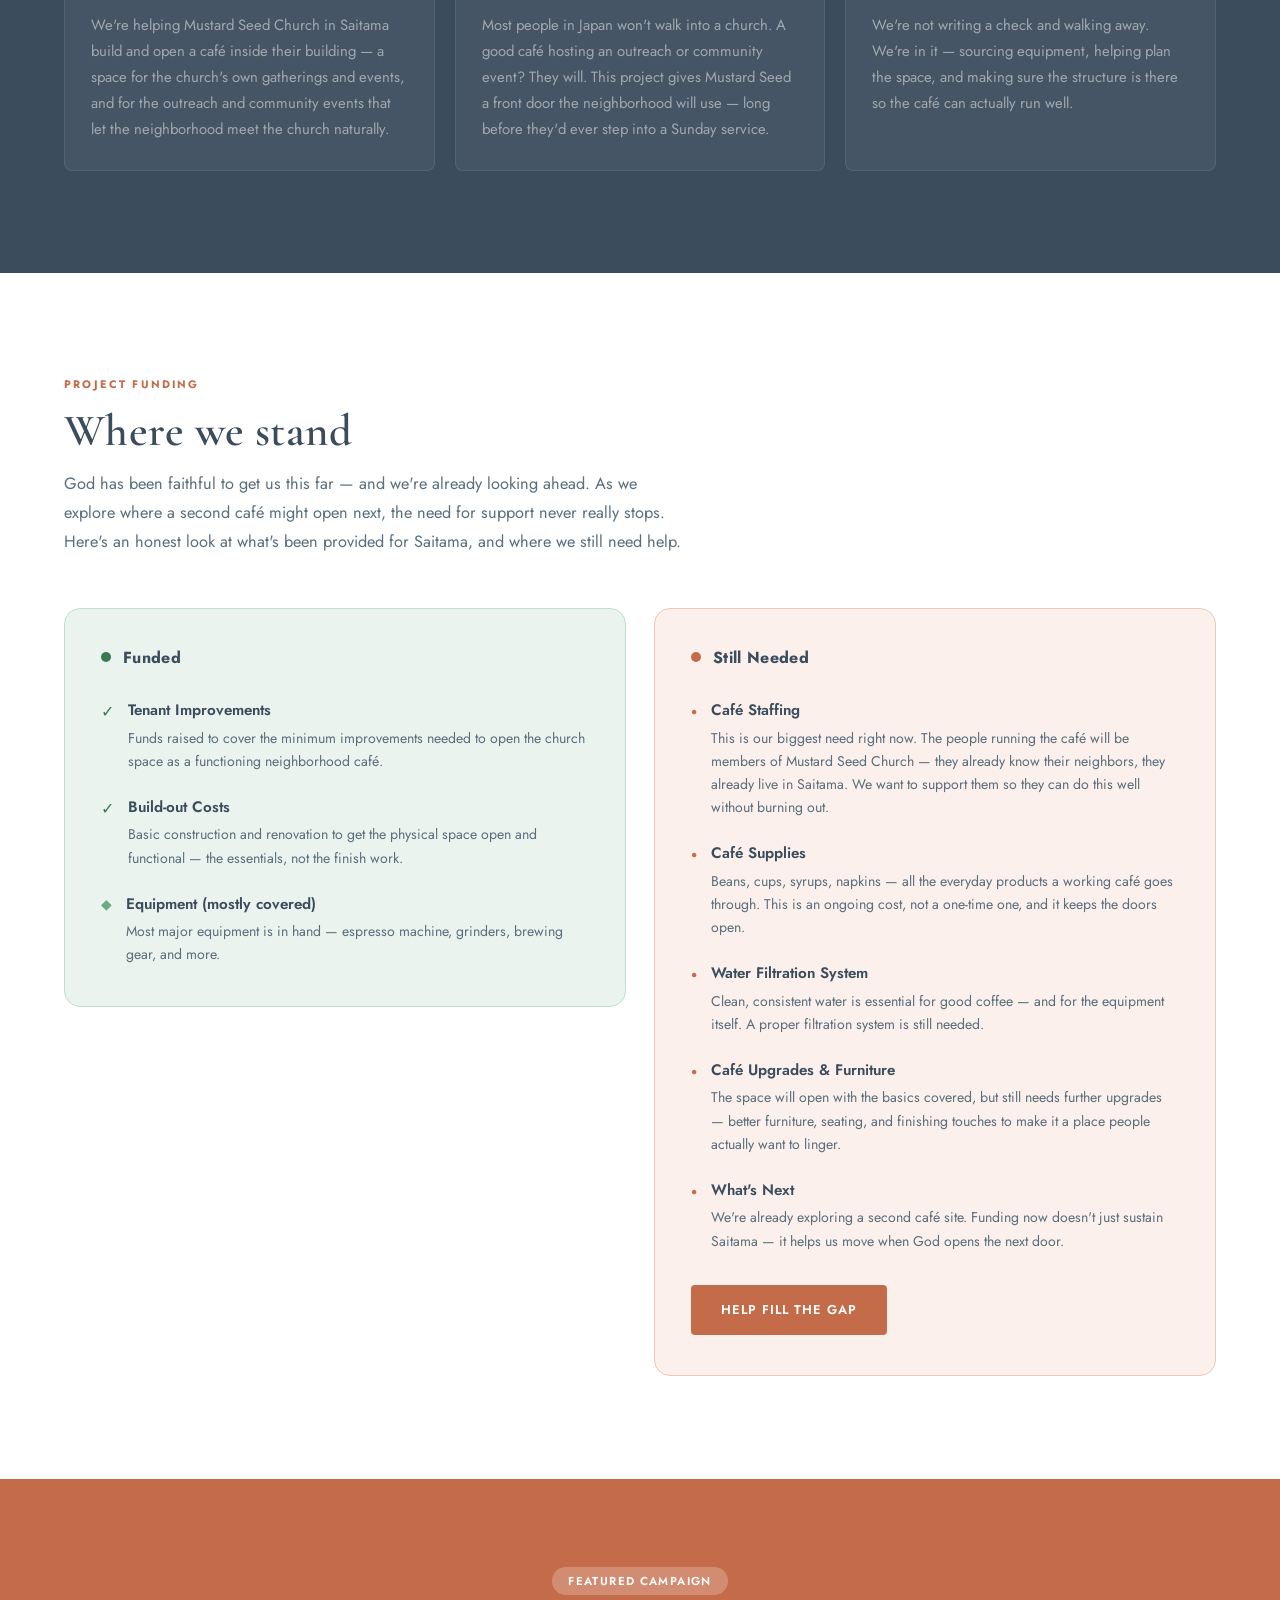
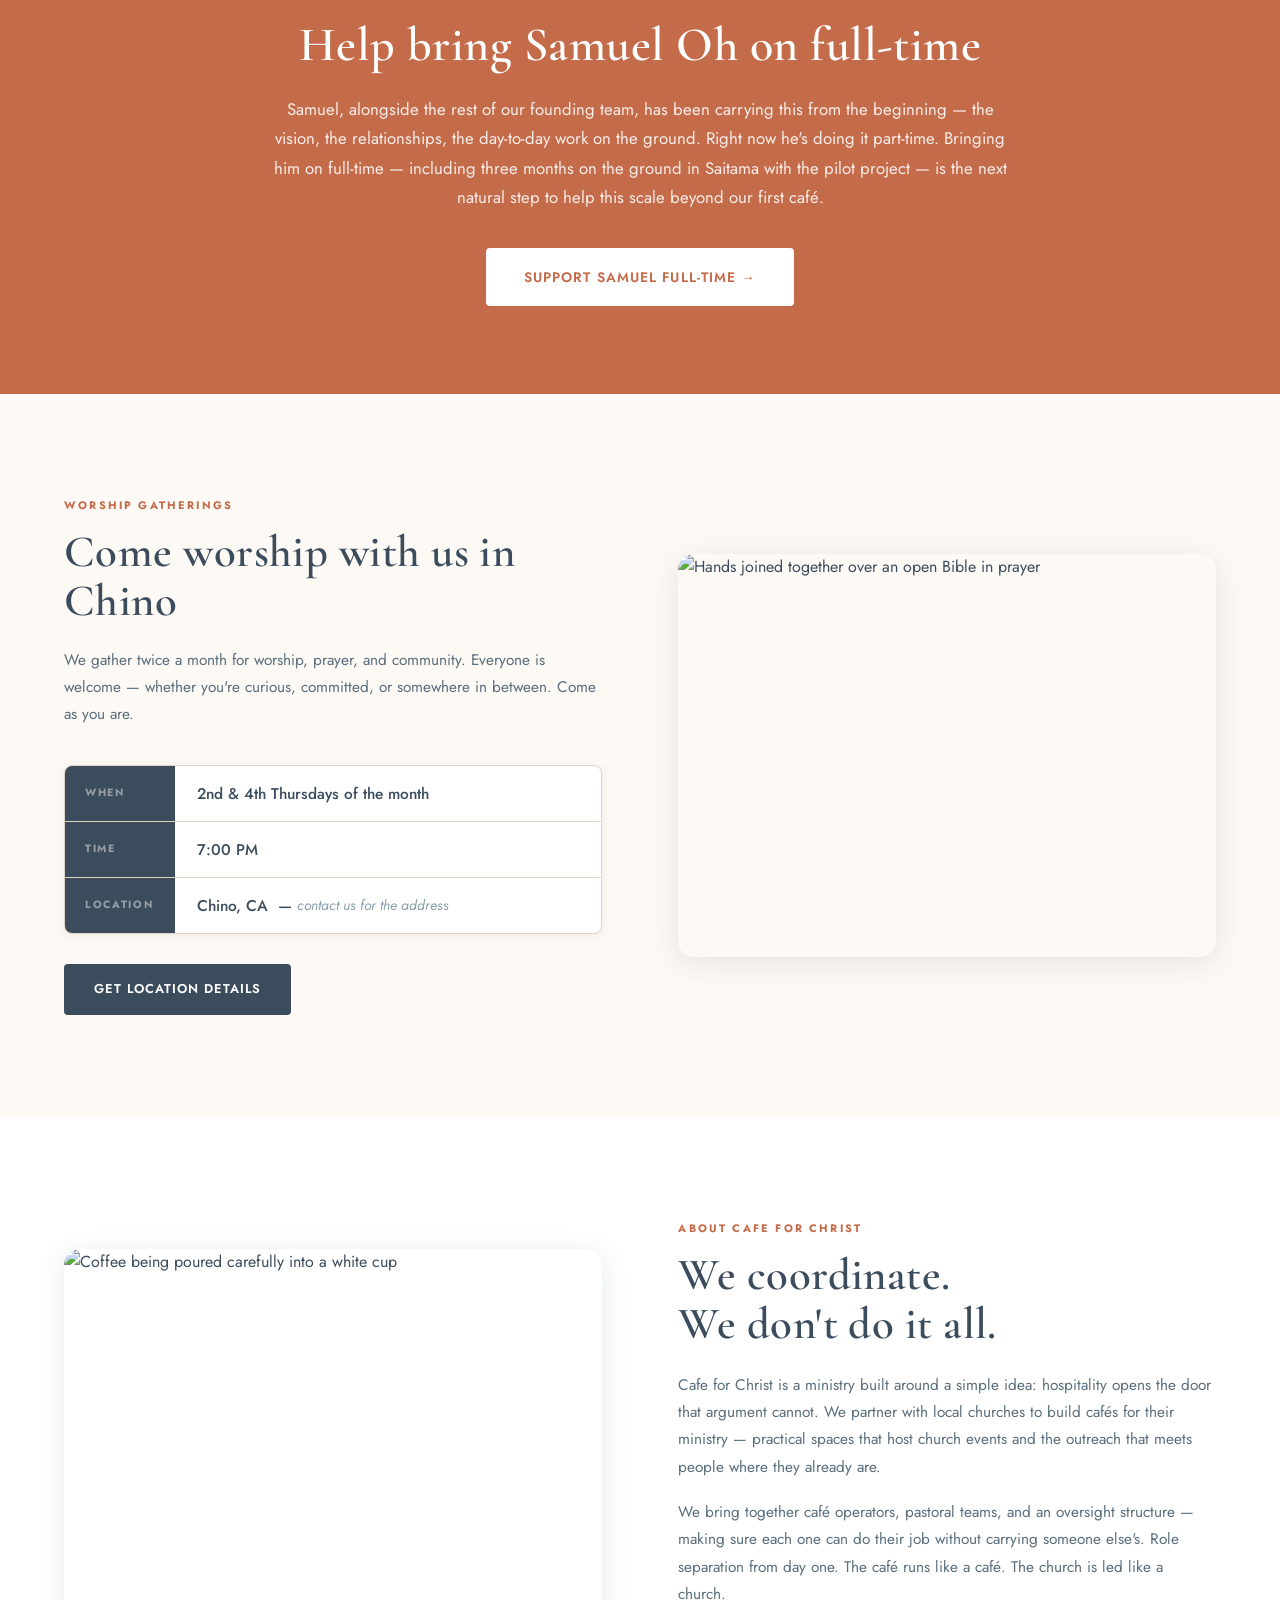
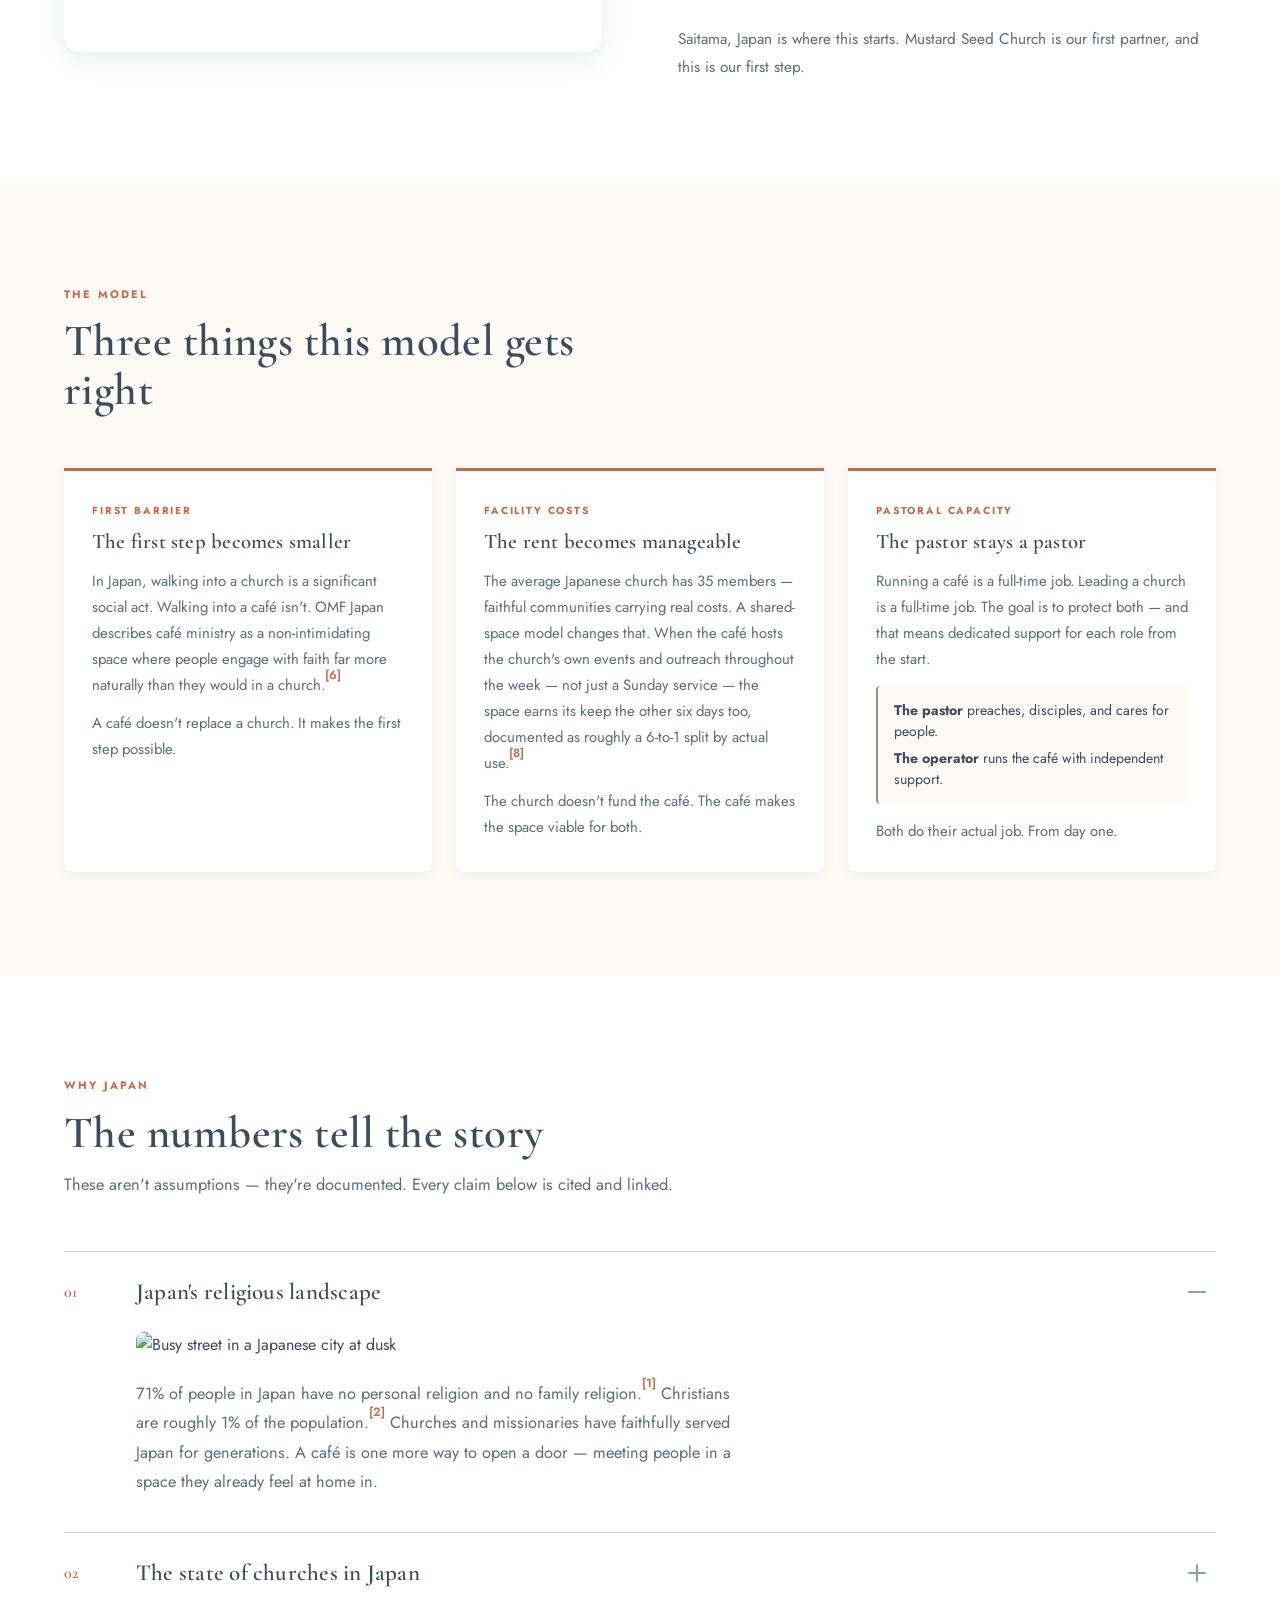
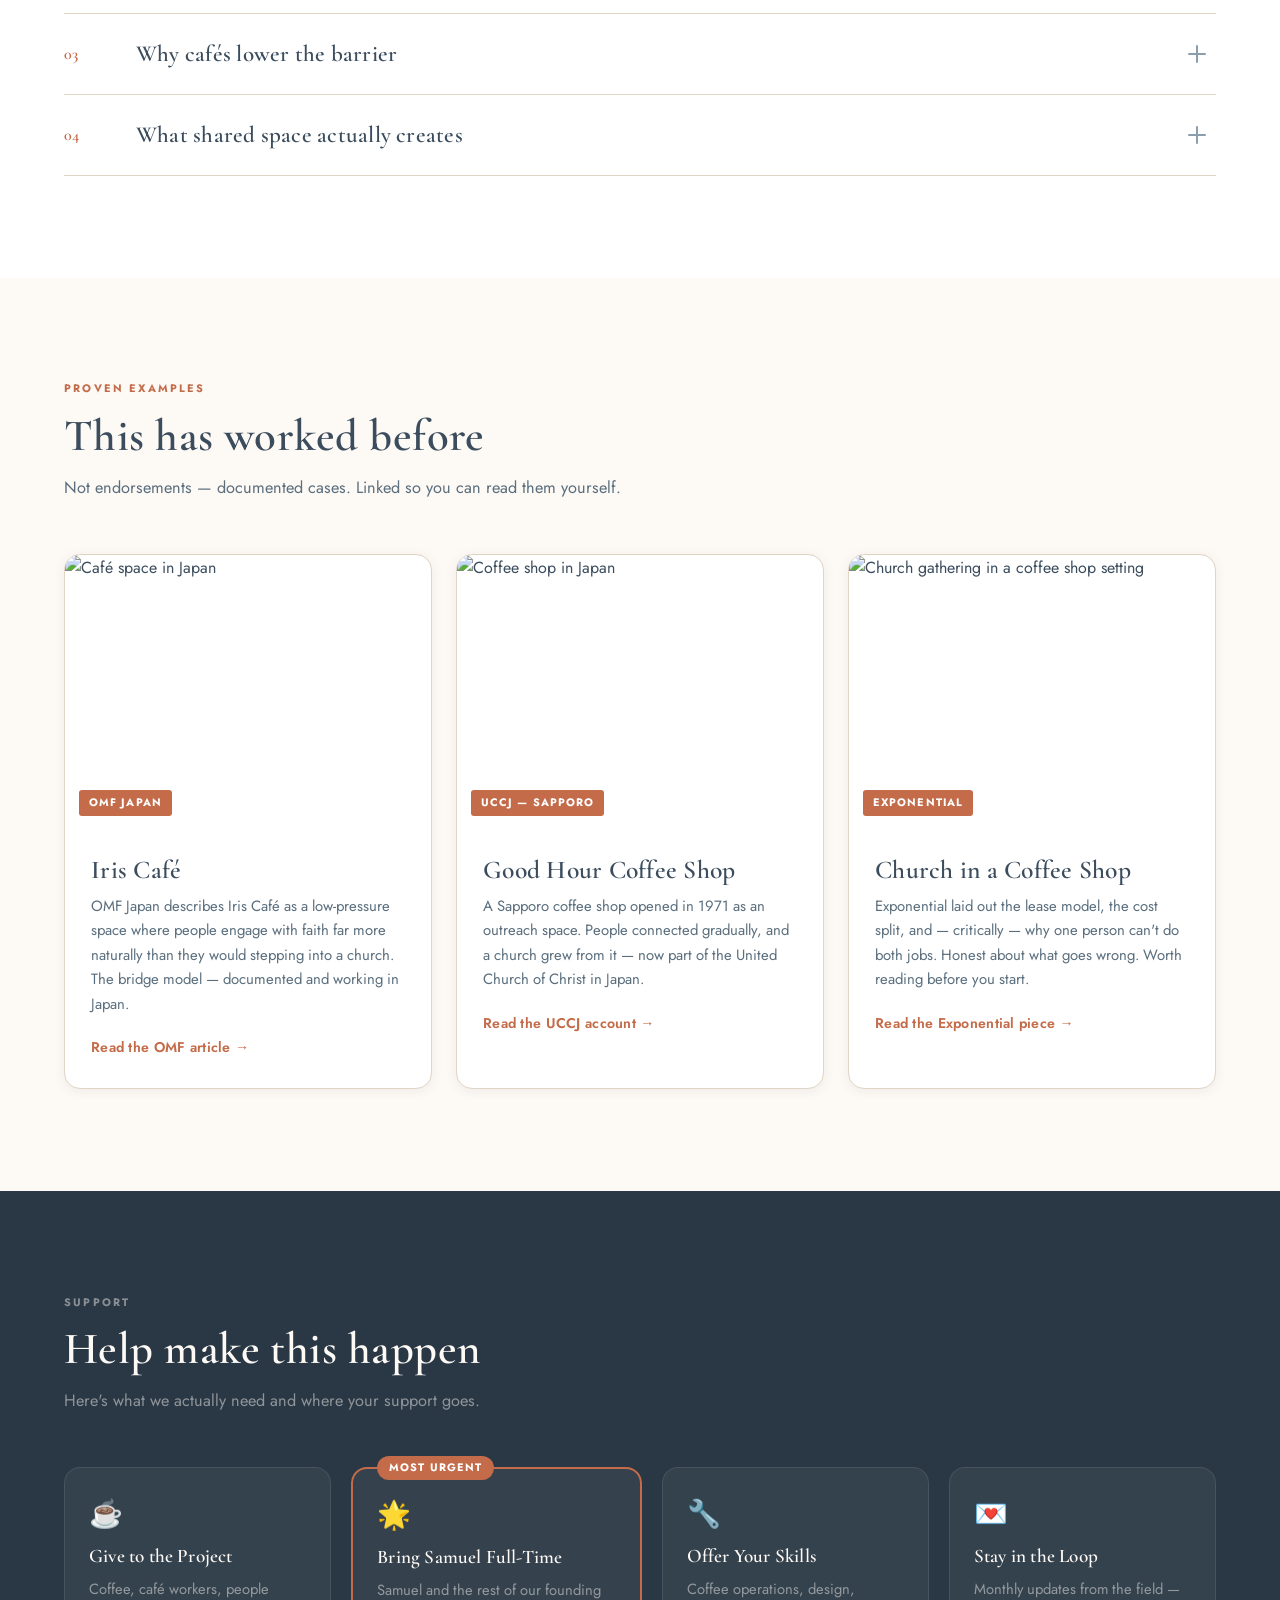
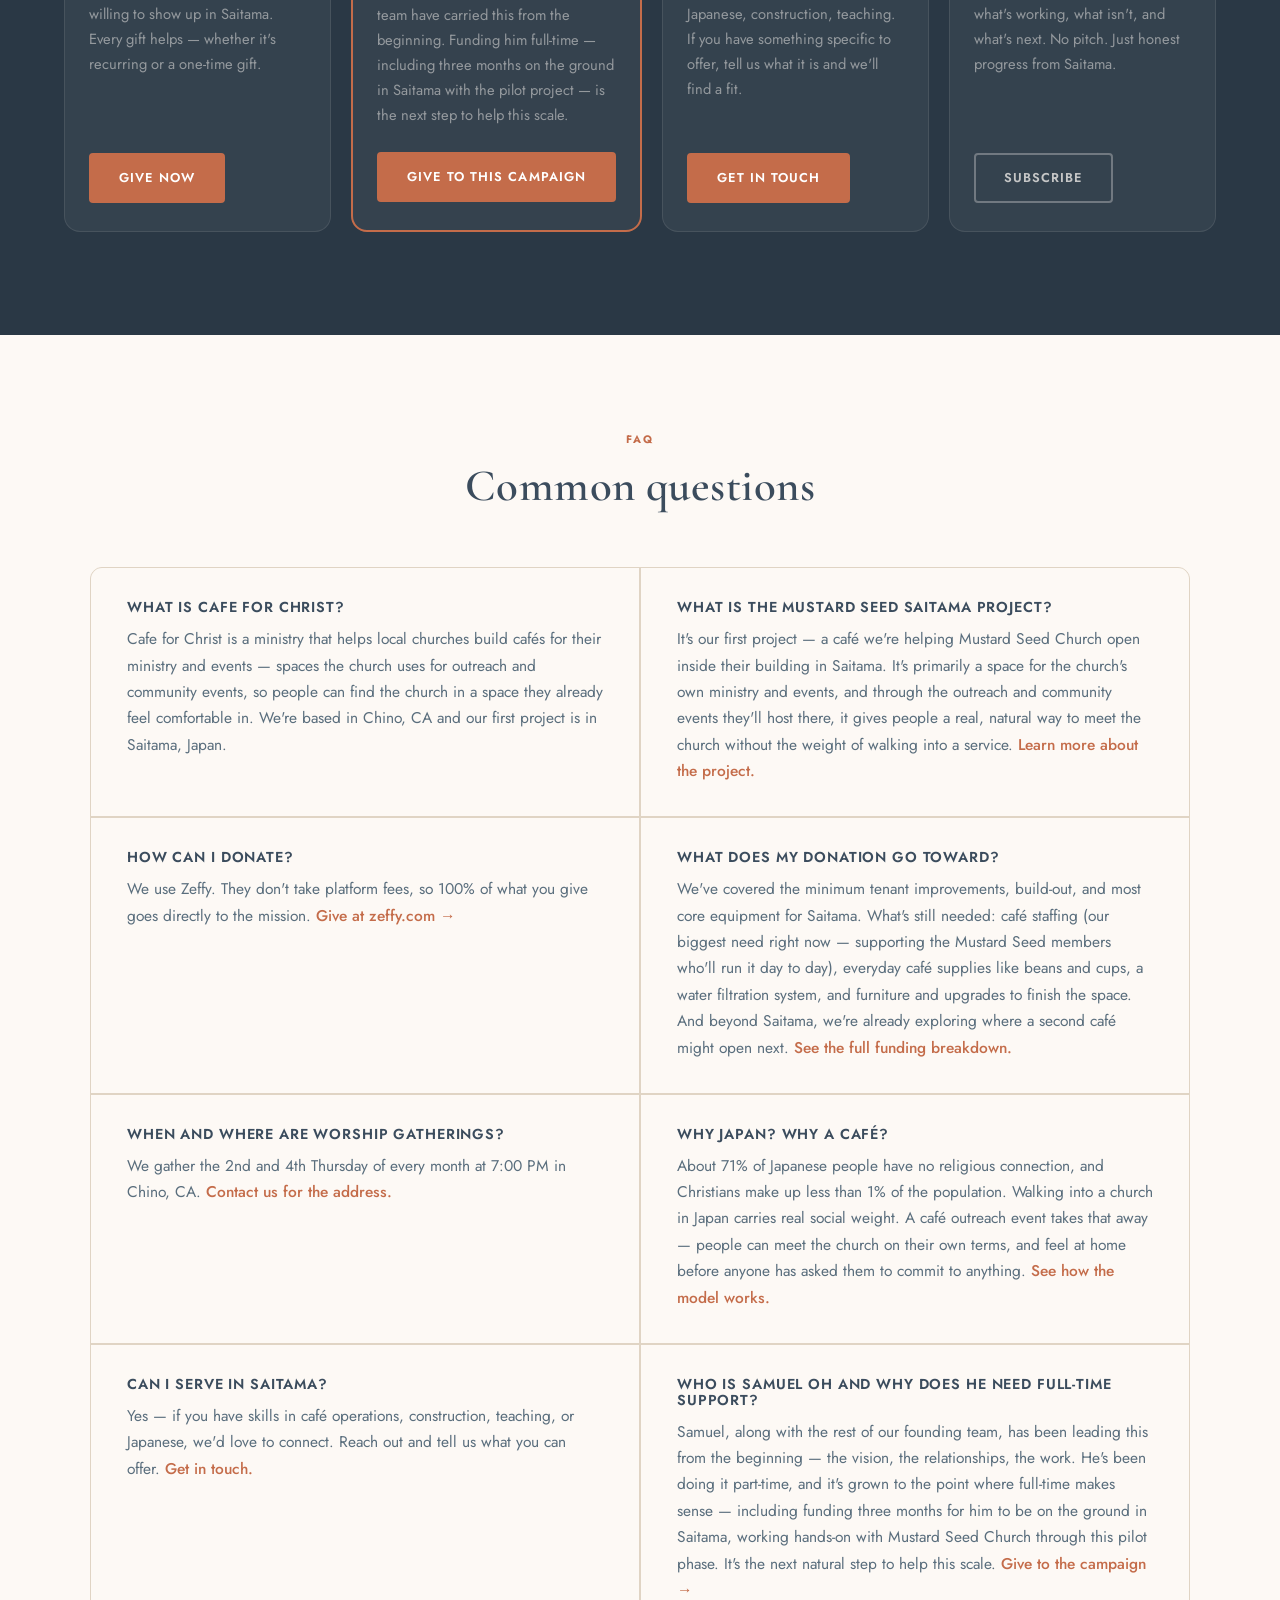
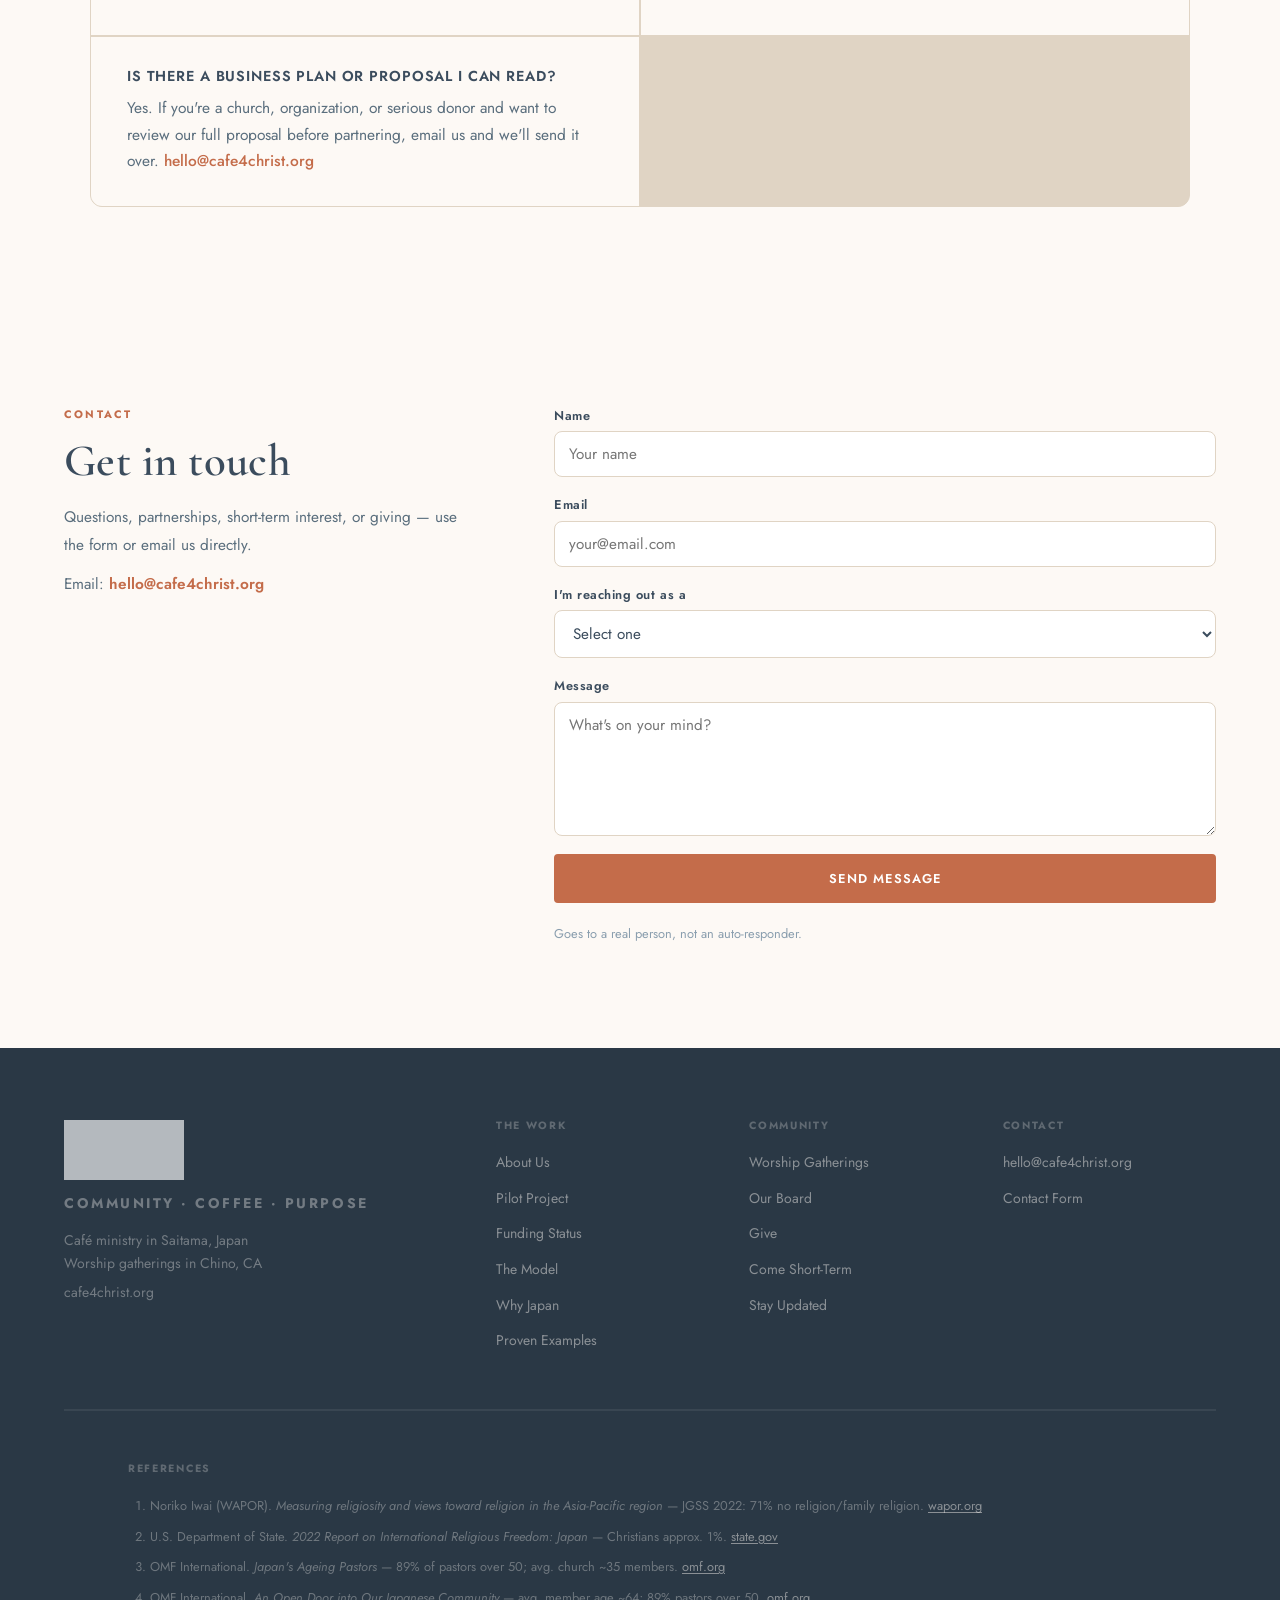
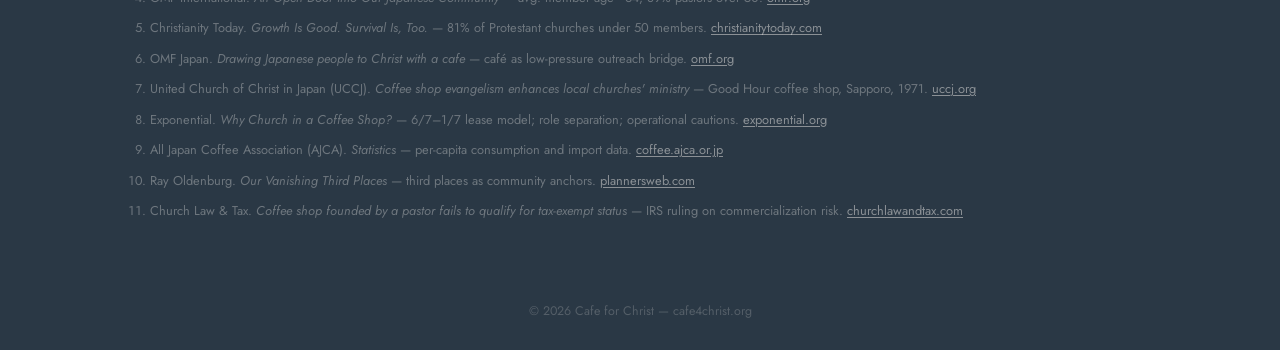
==== commit 8cf70a32: "Soften Samuel full-time campaign copy, credit founding team Removes exclusivity language ("if you on" ====
--- a/index.html
+++ b/index.html
@@ -35,7 +35,7 @@
           </a>
           <a href="https://www.zeffy.com/en-US/donation-form/cafe4christ-full-time-directorpastormissionary-samuel-oh" target="_blank" rel="noopener noreferrer" class="give-option give-option-featured">
             <span class="give-option-title">Support Samuel Full-Time &#9733;</span>
-            <span class="give-option-desc">Our most urgent need right now</span>
+            <span class="give-option-desc">The next step to help this scale</span>
           </a>
         </div>
       </div>
@@ -214,7 +214,7 @@
     <div class="campaign-inner">
       <span class="campaign-badge">Featured Campaign</span>
       <h2 id="campaign-heading">Help bring Samuel Oh on full-time</h2>
-      <p class="campaign-desc">Samuel has been carrying this from the beginning &mdash; the vision, the relationships, the day-to-day work on the ground. Right now he's doing all of that part-time. Going full-time also means he can spend three months on the ground in Saitama, working directly alongside Mustard Seed Church to help get the pilot café off the ground. This campaign is about freeing him up to give this everything it deserves. If you only give to one thing, give to this.</p>
+      <p class="campaign-desc">Samuel, alongside the rest of our founding team, has been carrying this from the beginning &mdash; the vision, the relationships, the day-to-day work on the ground. Right now he's doing it part-time. Bringing him on full-time &mdash; including three months on the ground in Saitama with the pilot project &mdash; is the next natural step to help this scale beyond our first café.</p>
       <a href="https://www.zeffy.com/en-US/donation-form/cafe4christ-full-time-directorpastormissionary-samuel-oh" target="_blank" rel="noopener noreferrer" class="btn btn-cream btn-lg">Support Samuel Full-Time &rarr;</a>
     </div>
   </section>
@@ -453,7 +453,7 @@
         <div class="involved-card involved-card-featured">
           <div class="involved-icon" aria-hidden="true">&#127775;</div>
           <h3>Bring Samuel Full-Time</h3>
-          <p>Samuel has been leading this from the beginning. Funding him full-time is what gives everything else a real chance to work &mdash; including three months on the ground in Saitama with the pilot project.</p>
+          <p>Samuel and the rest of our founding team have carried this from the beginning. Funding him full-time &mdash; including three months on the ground in Saitama with the pilot project &mdash; is the next step to help this scale.</p>
           <a href="https://www.zeffy.com/en-US/donation-form/cafe4christ-full-time-directorpastormissionary-samuel-oh" target="_blank" rel="noopener noreferrer" class="btn btn-primary">Give to This Campaign</a>
         </div>
 
@@ -521,7 +521,7 @@
 
         <div class="faq-item">
           <h3>Who is Samuel Oh and why does he need full-time support?</h3>
-          <p>Samuel has been leading this from the beginning &mdash; the vision, the relationships, the work. He's been doing it part-time, and the mission is ready for more. Going full-time includes funding three months for him to be on the ground in Saitama, working hands-on with Mustard Seed Church through this pilot phase. This is our most urgent campaign right now. <a href="https://www.zeffy.com/en-US/donation-form/cafe4christ-full-time-directorpastormissionary-samuel-oh" target="_blank" rel="noopener noreferrer" class="faq-link">Give to the campaign &rarr;</a></p>
+          <p>Samuel, along with the rest of our founding team, has been leading this from the beginning &mdash; the vision, the relationships, the work. He's been doing it part-time, and it's grown to the point where full-time makes sense &mdash; including funding three months for him to be on the ground in Saitama, working hands-on with Mustard Seed Church through this pilot phase. It's the next natural step to help this scale. <a href="https://www.zeffy.com/en-US/donation-form/cafe4christ-full-time-directorpastormissionary-samuel-oh" target="_blank" rel="noopener noreferrer" class="faq-link">Give to the campaign &rarr;</a></p>
         </div>
 
         <div class="faq-item">
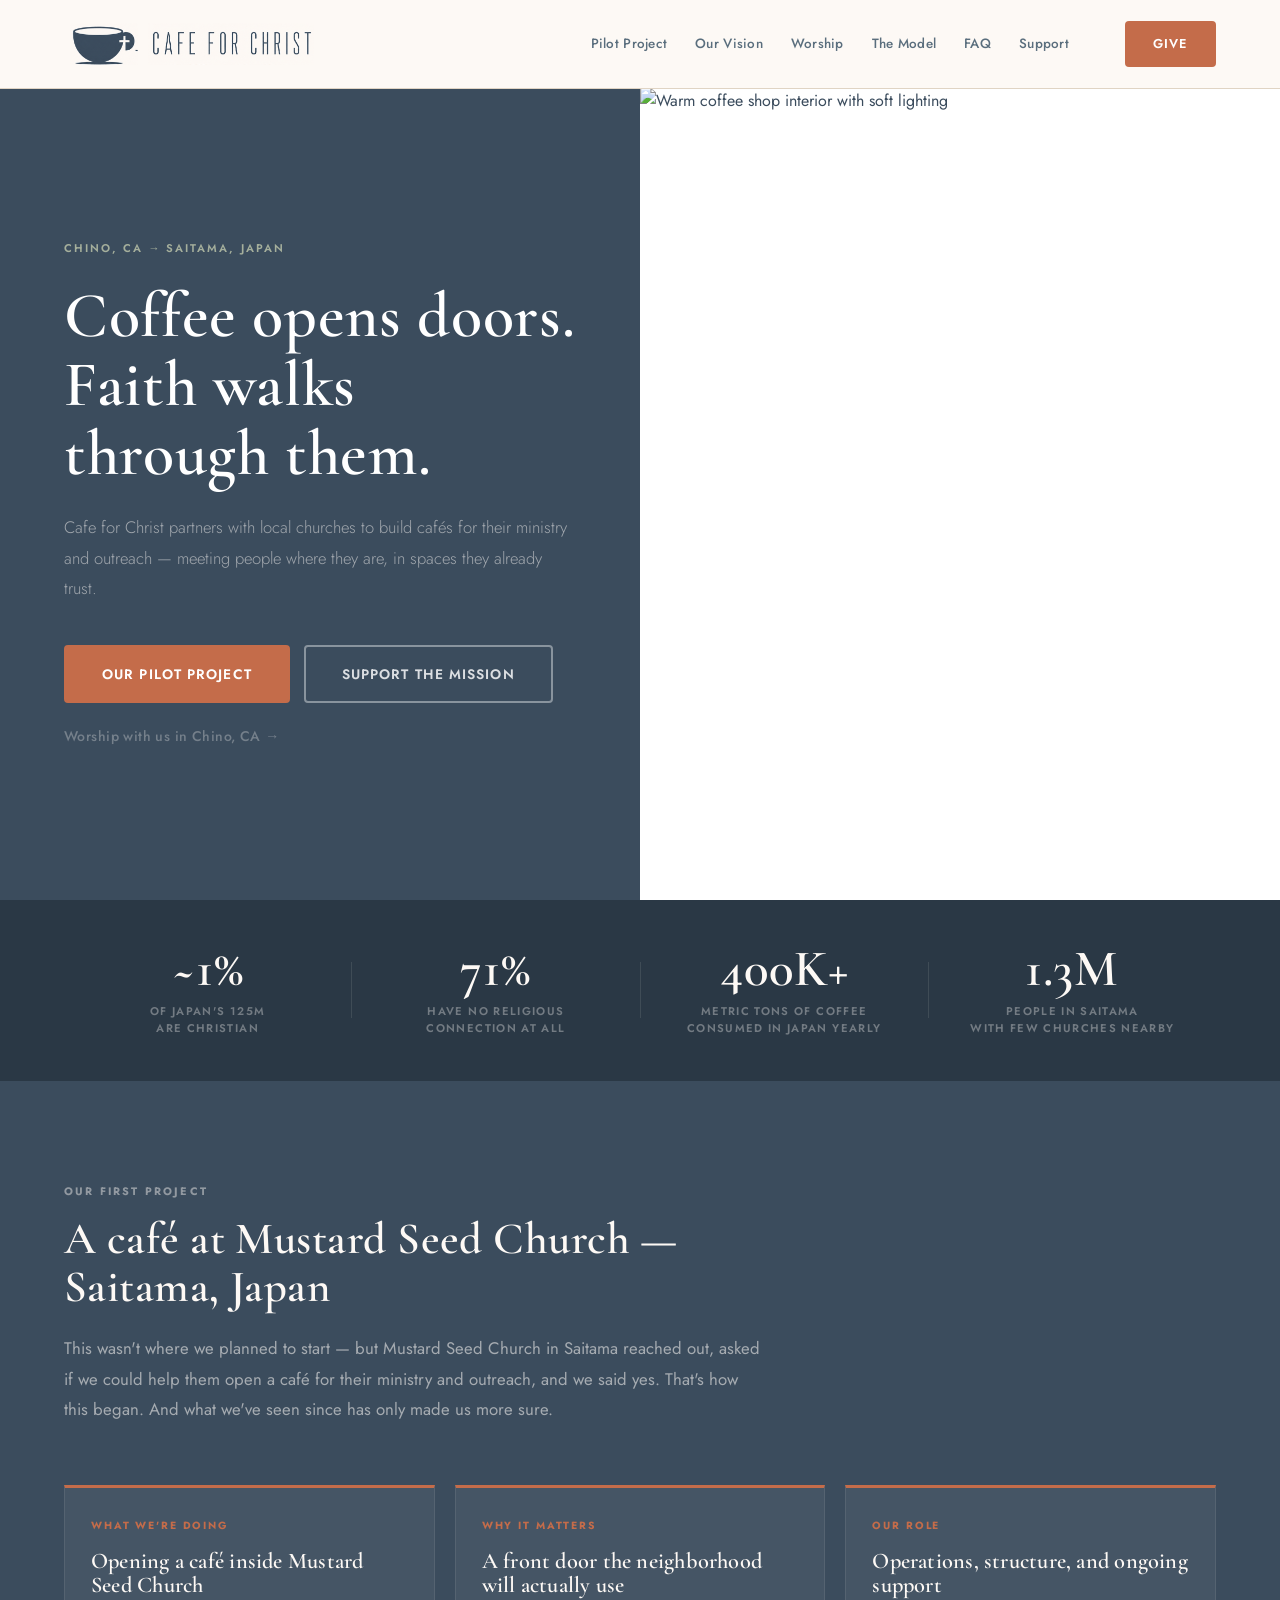
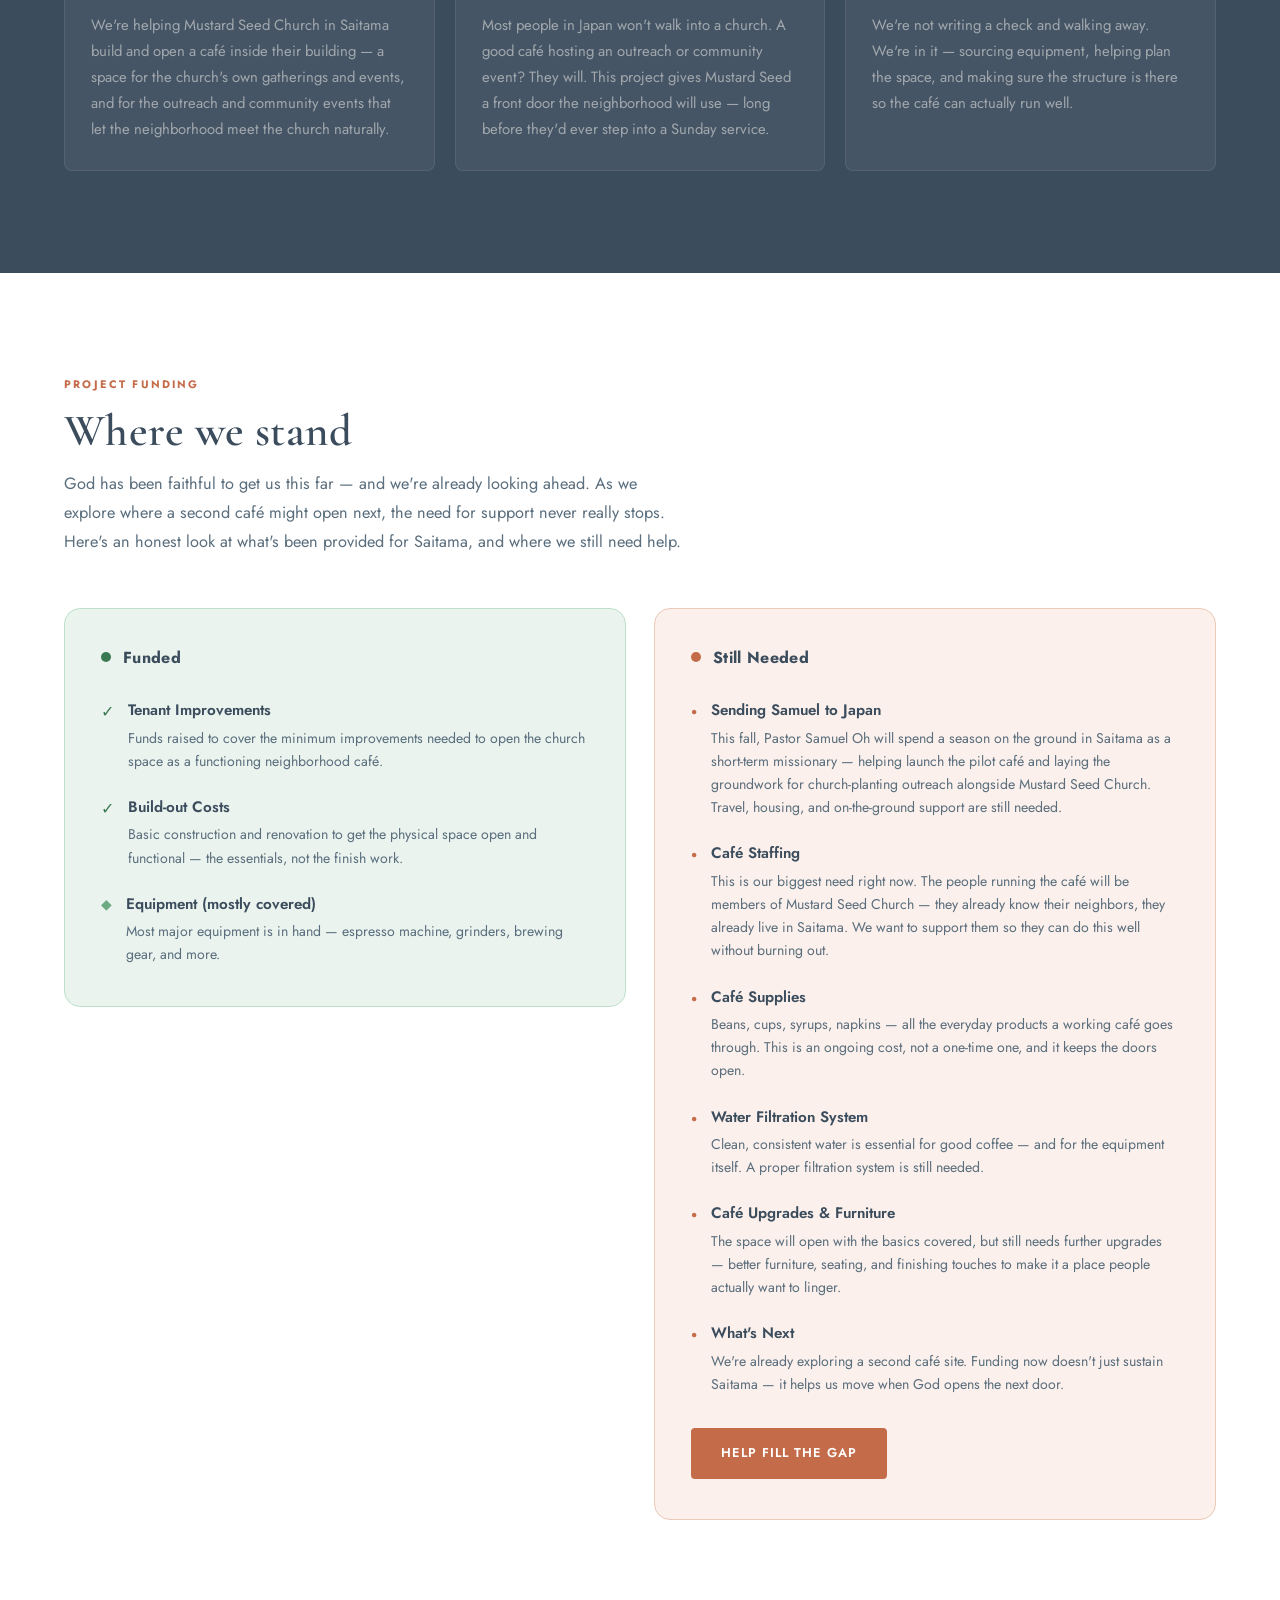
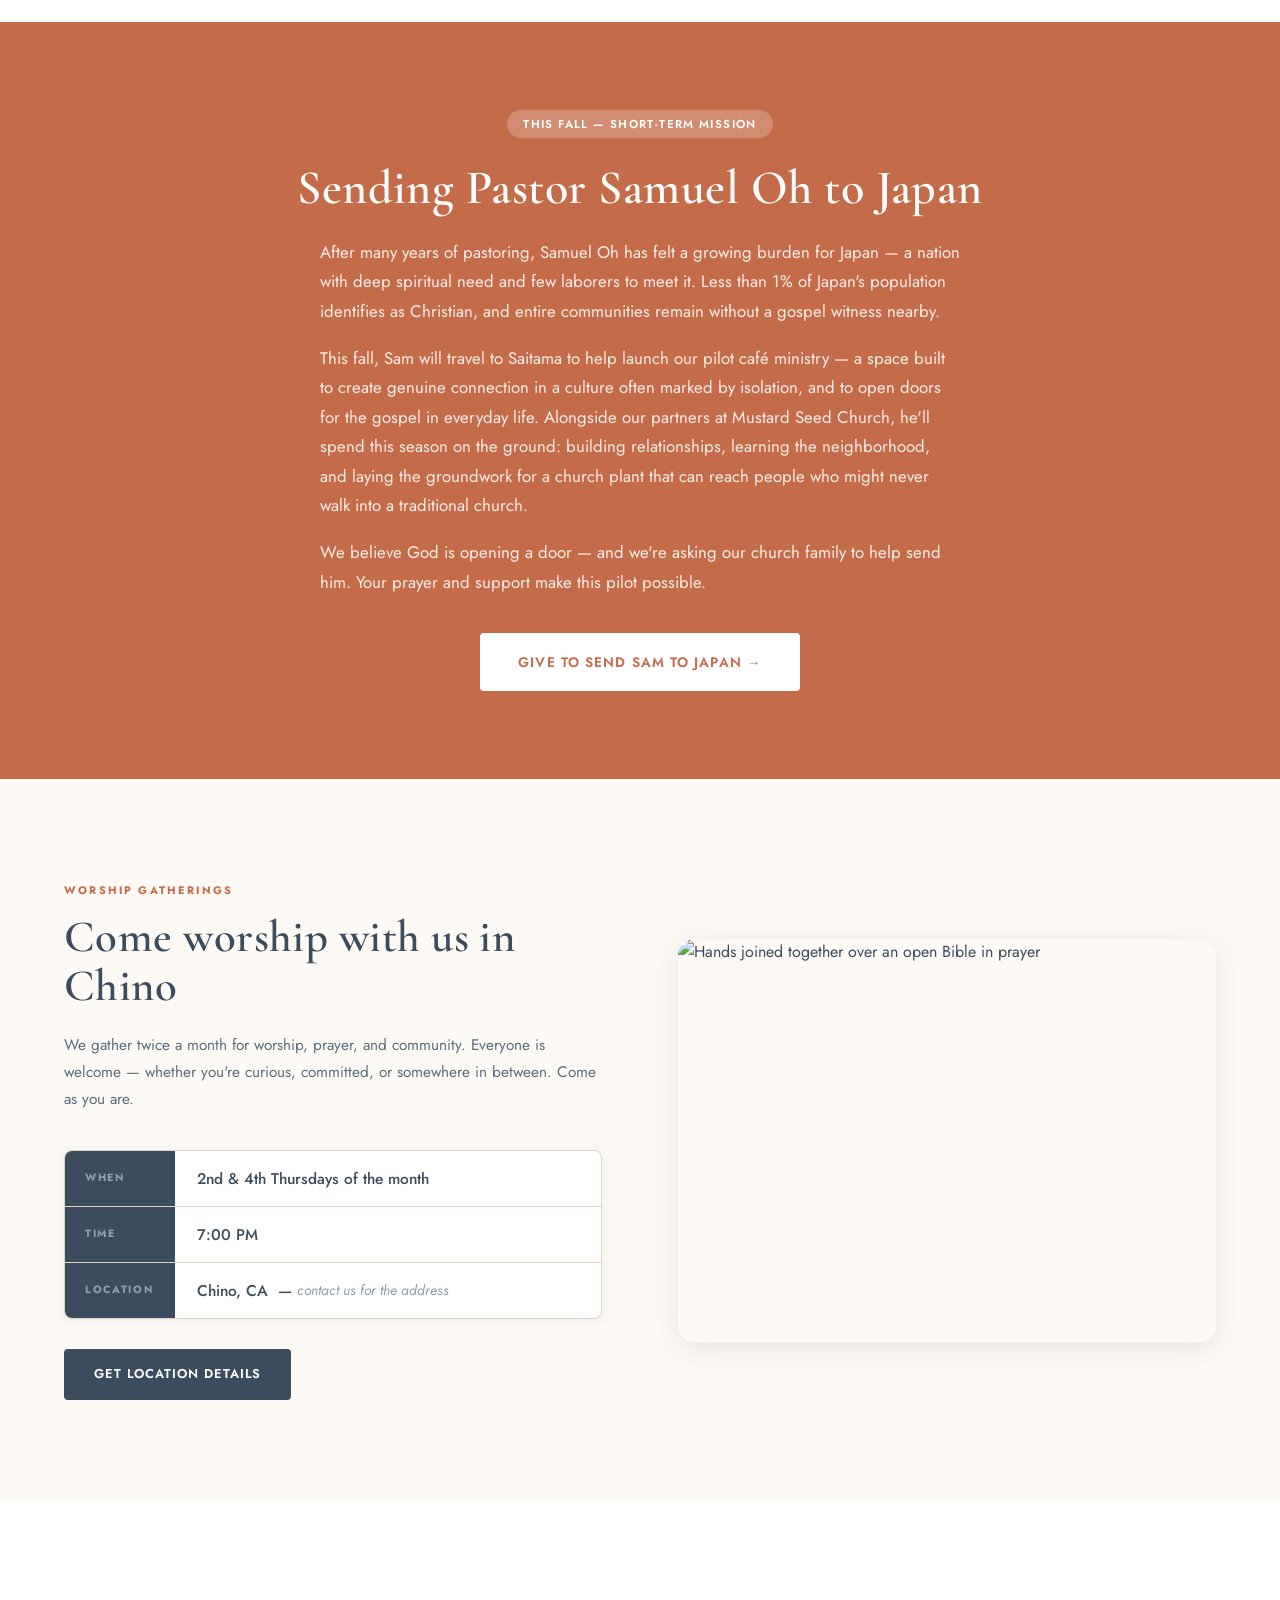
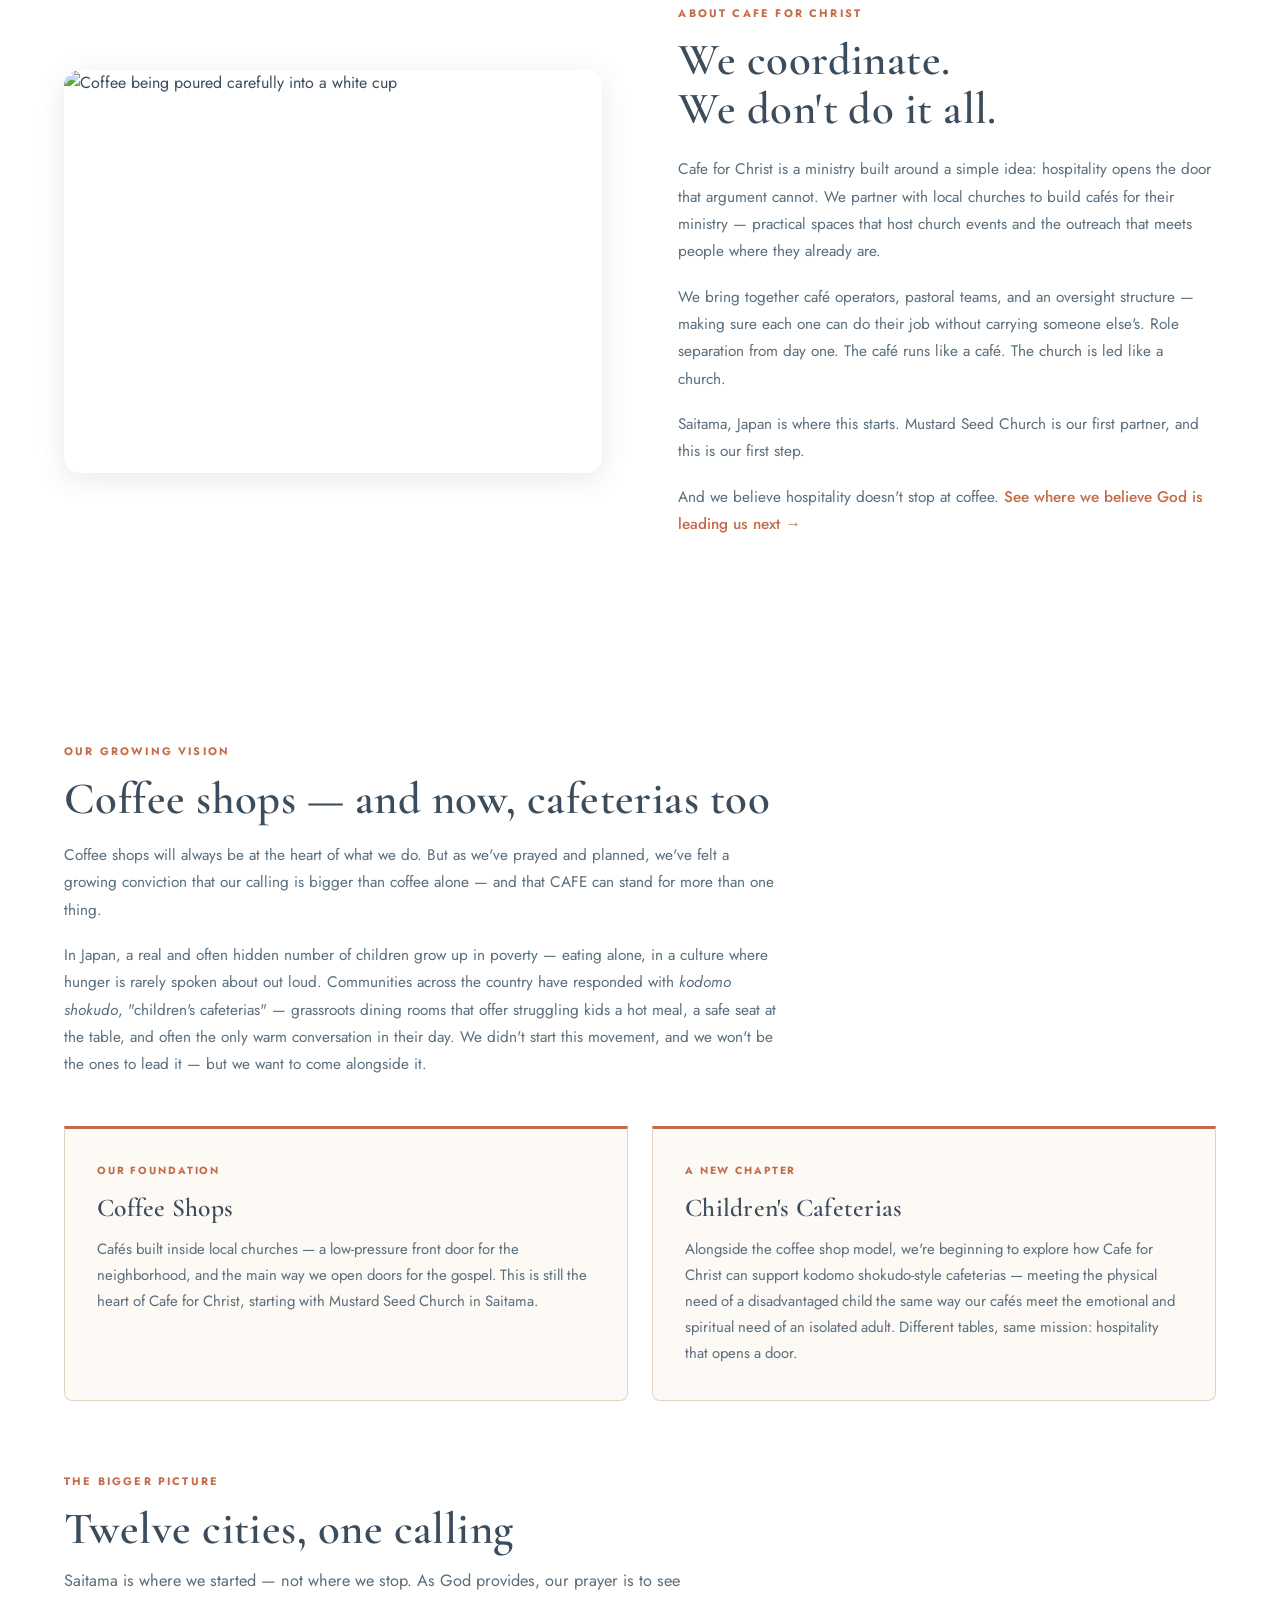
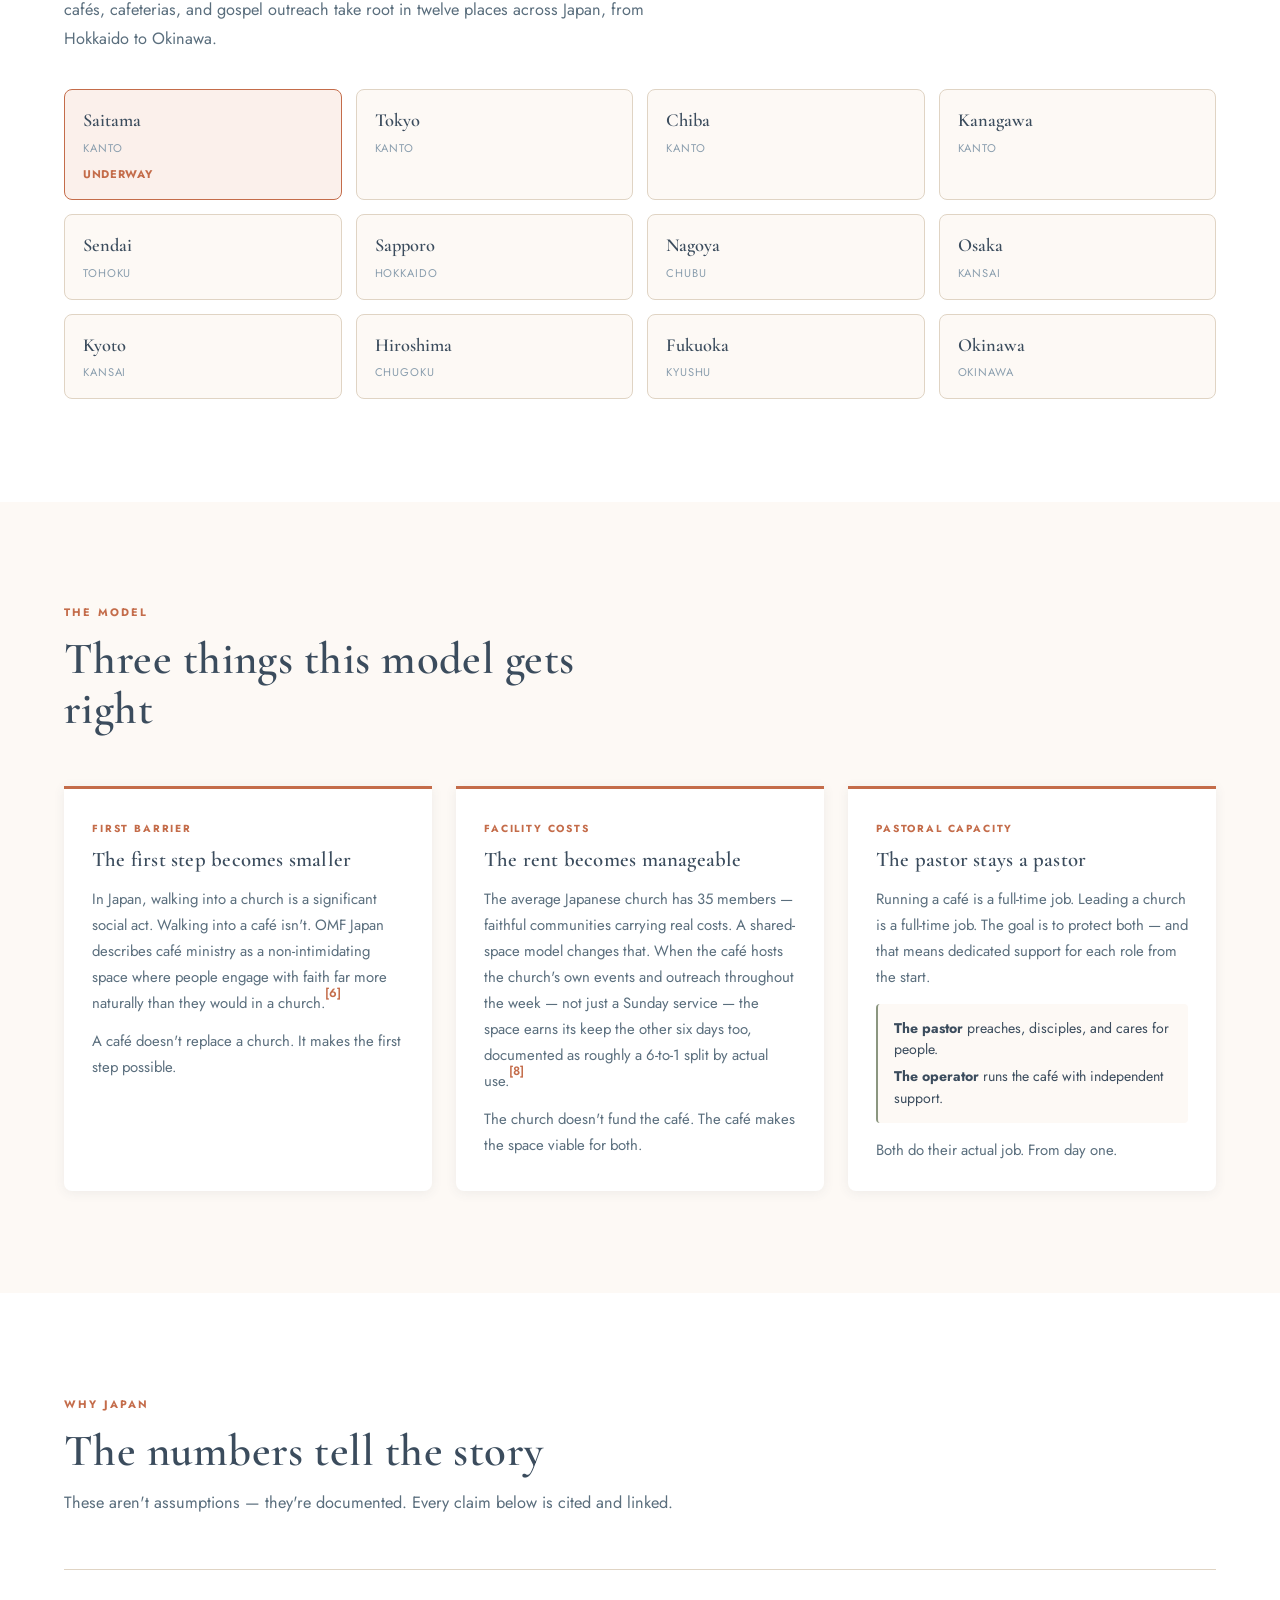
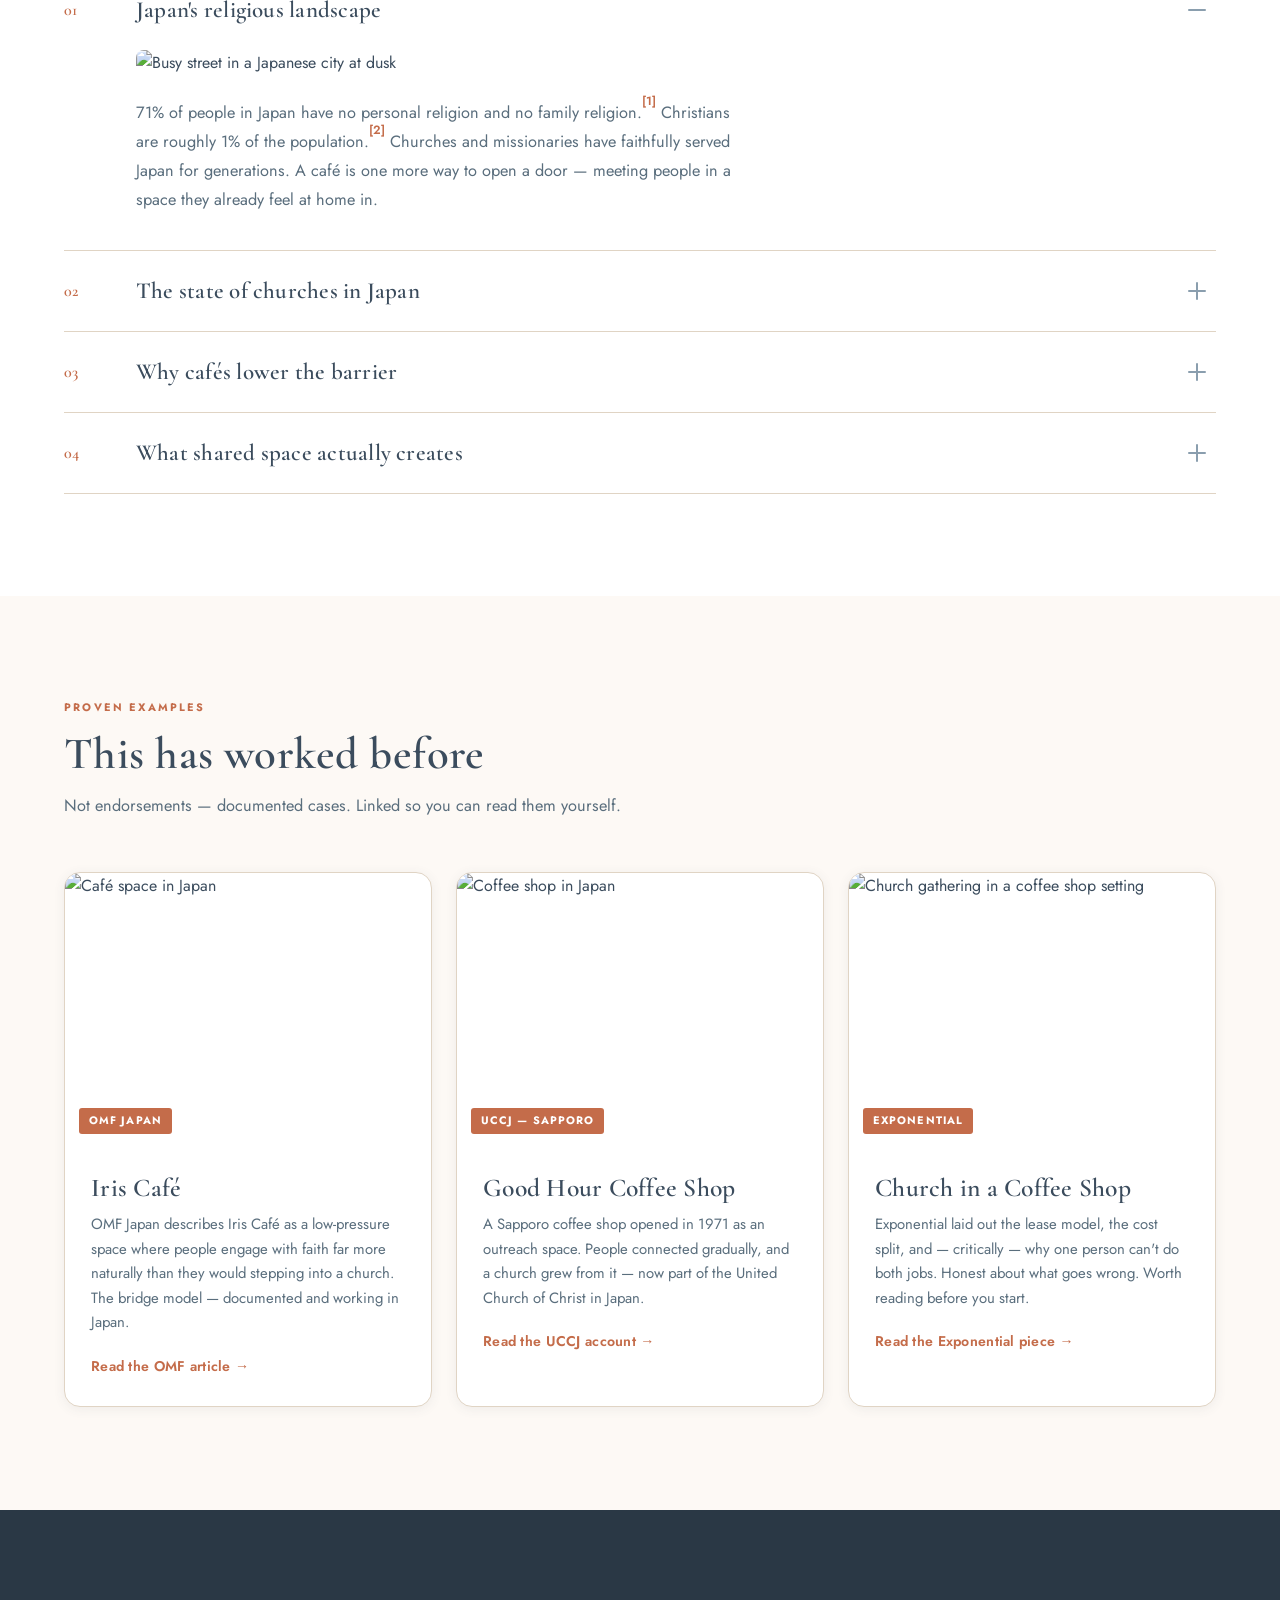
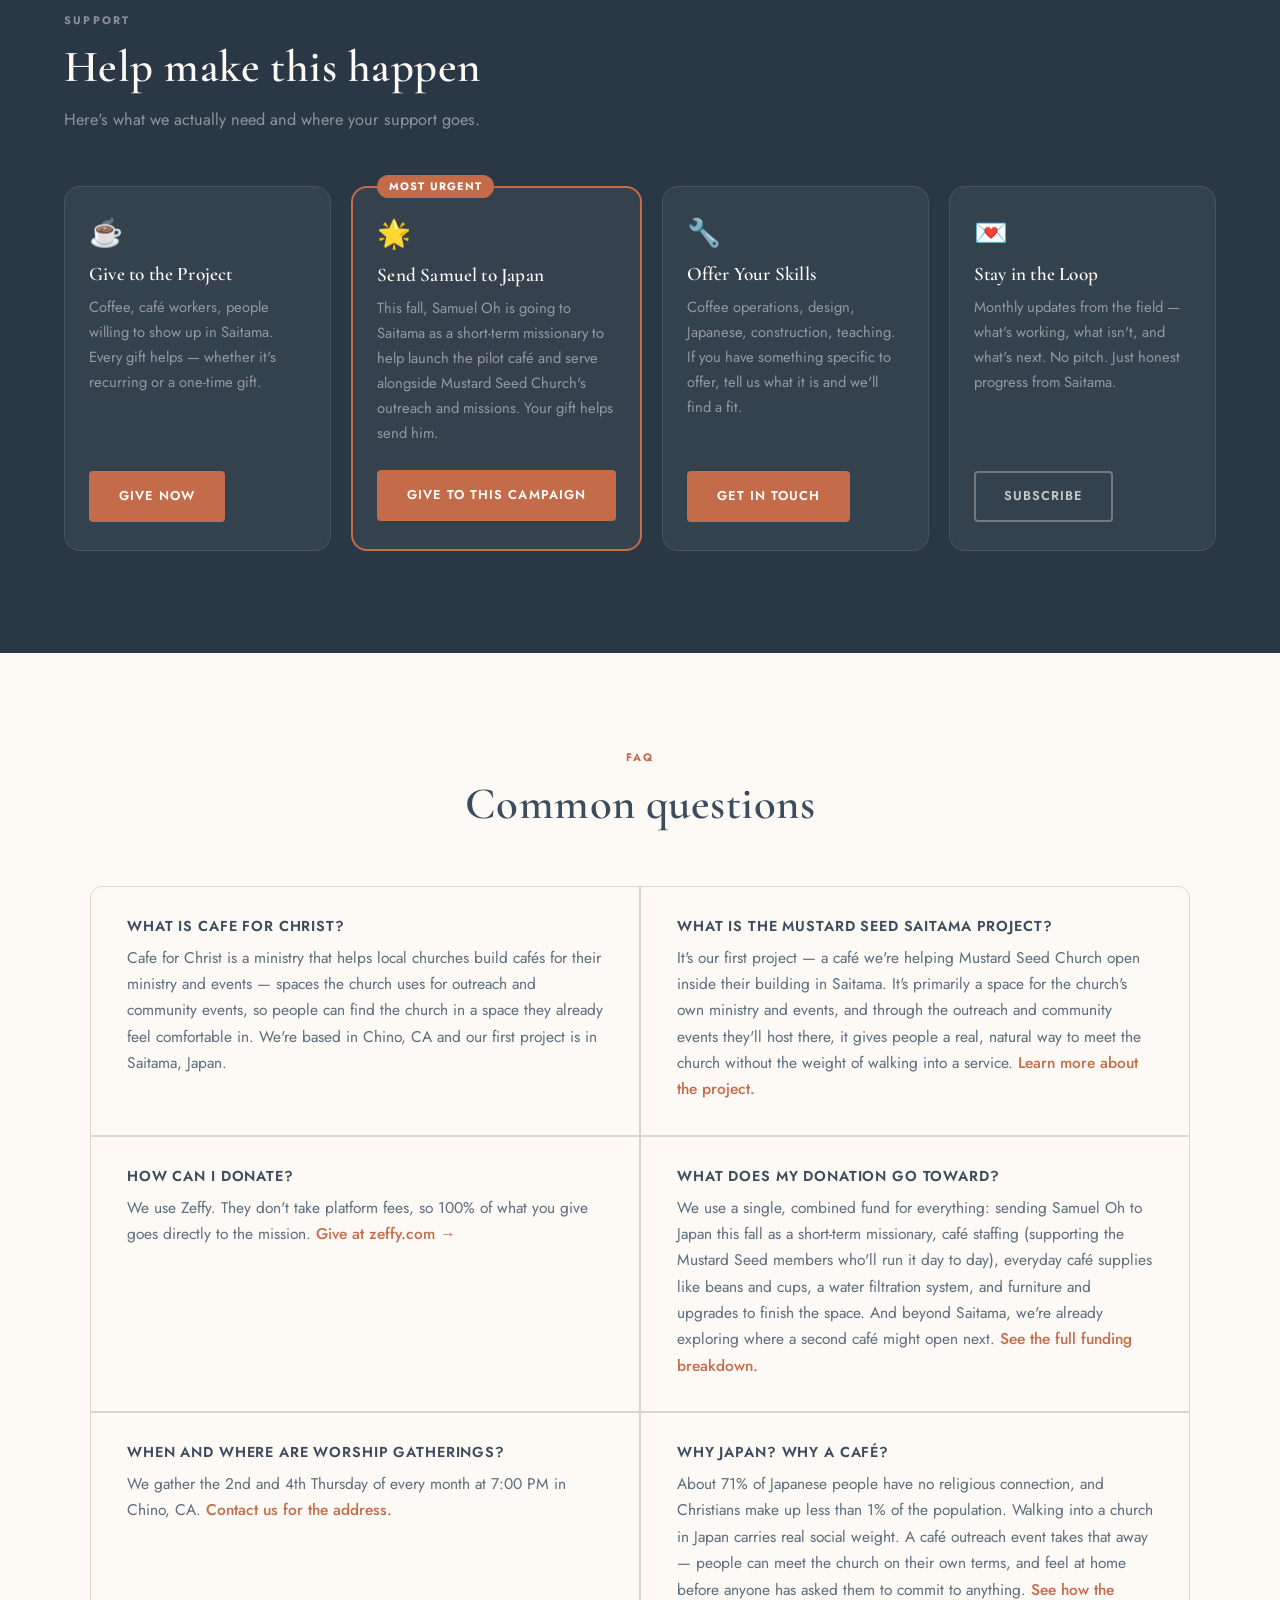
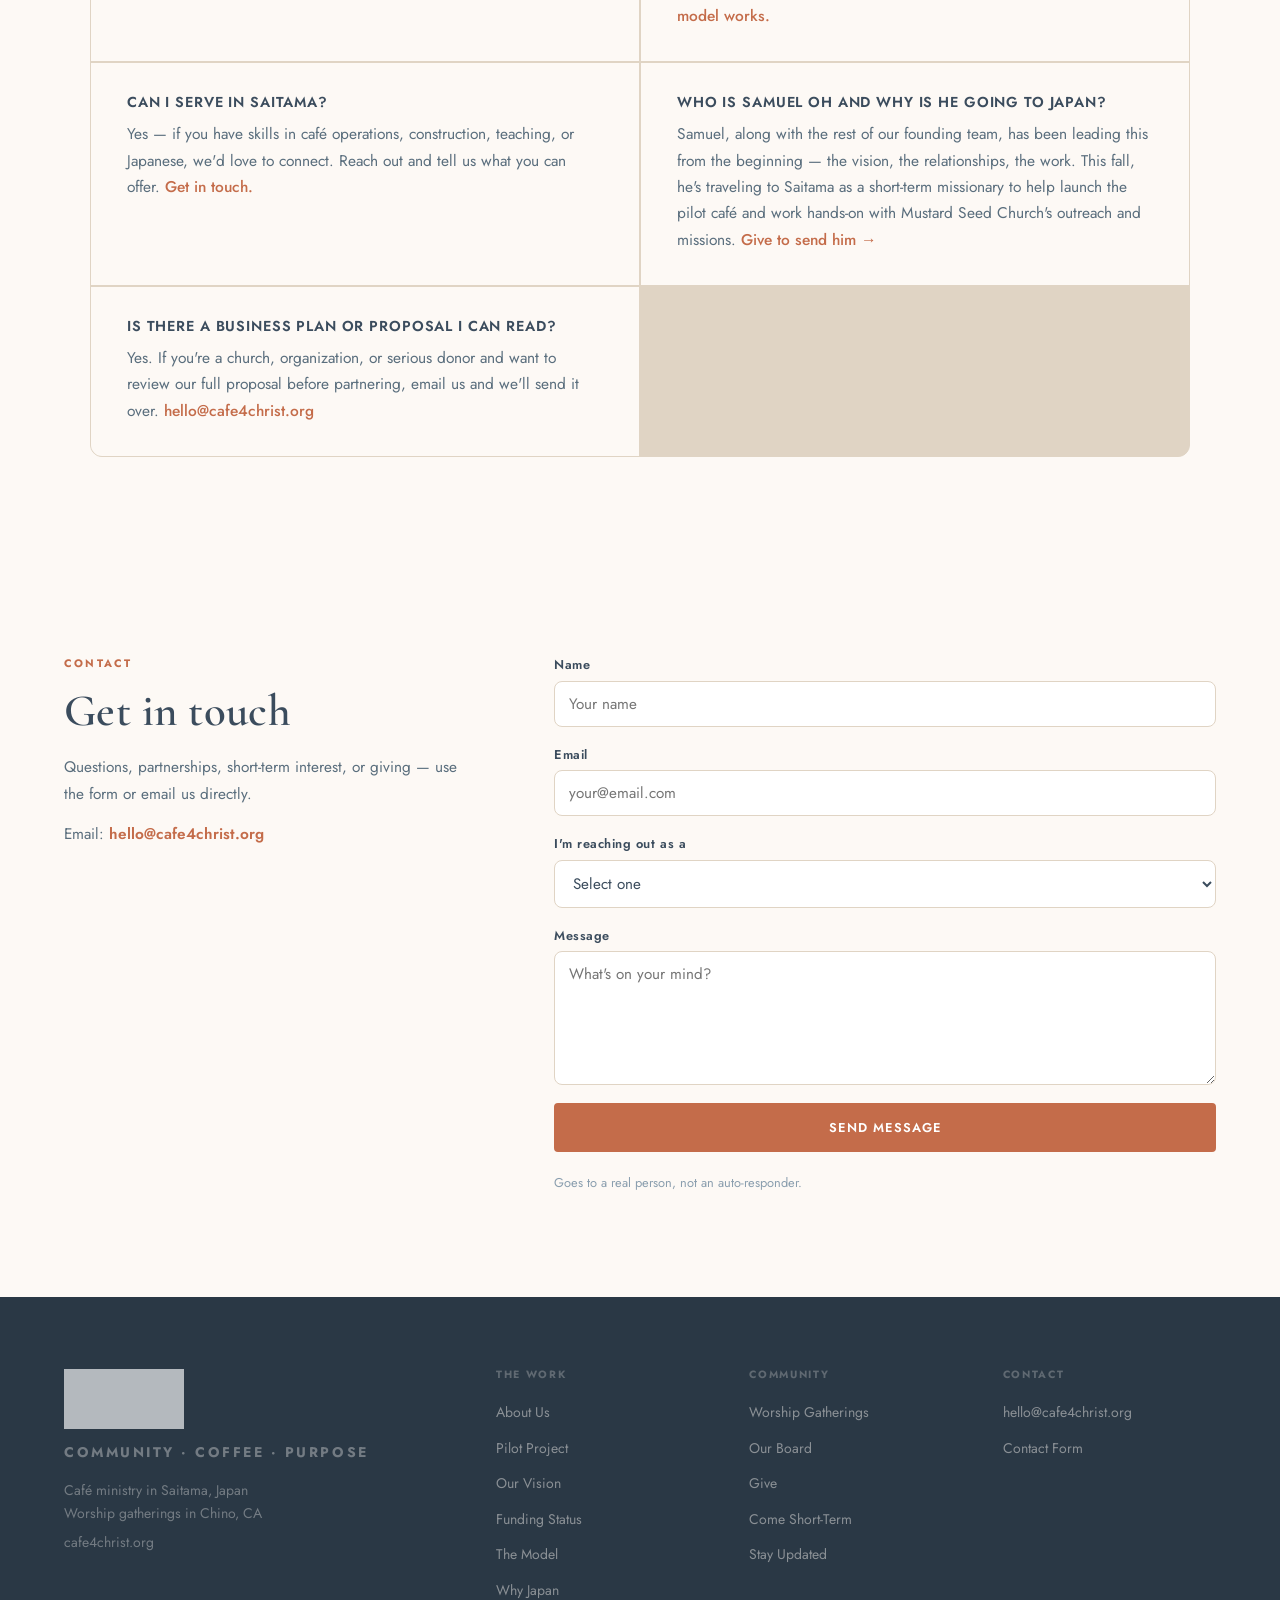
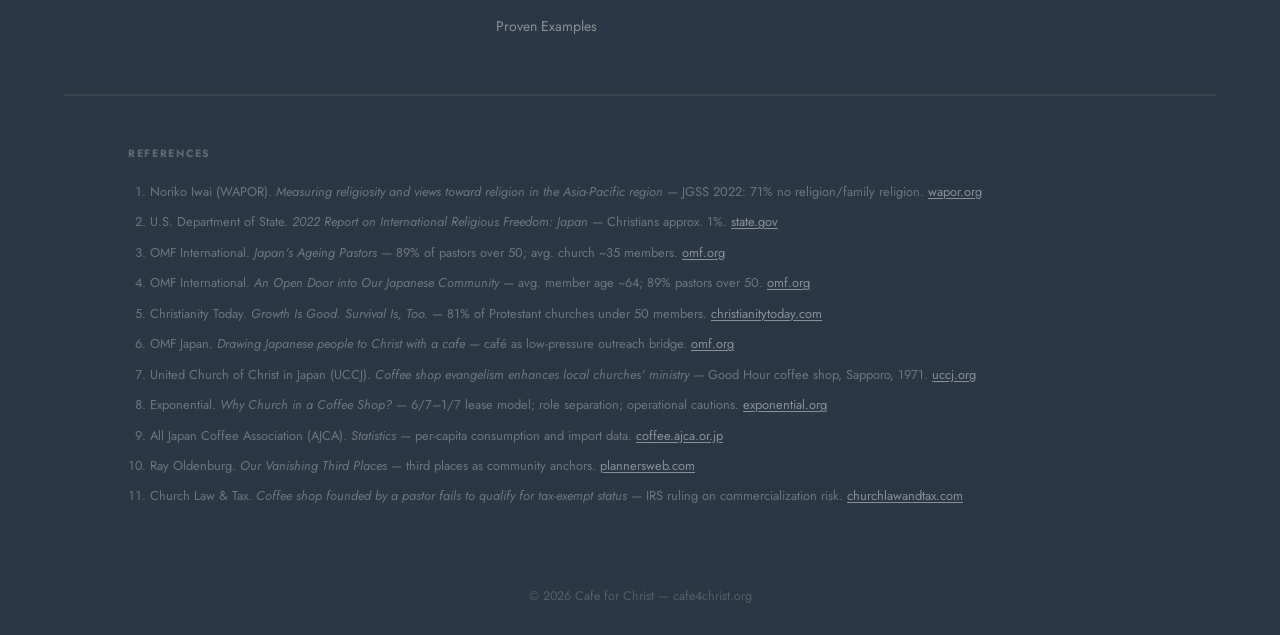
==== commit e58f143b: "Expand vision to include children's cafeterias and 12-city goal; consolidate donations around sendin" ====
--- a/index.html
+++ b/index.html
@@ -3,7 +3,7 @@
 <head>
   <meta charset="UTF-8" />
   <meta name="viewport" content="width=device-width, initial-scale=1.0" />
-  <meta name="description" content="Cafe for Christ helps local churches build cafés for their ministry and outreach — meeting people where they are. Based in Chino, CA with our first project at Mustard Seed Church in Saitama, Japan." />
+  <meta name="description" content="Cafe for Christ helps local churches build cafés for their ministry and outreach — and is growing to support children's cafeterias too. Based in Chino, CA with our first project at Mustard Seed Church in Saitama, Japan." />
   <title>Cafe for Christ — Community · Coffee · Purpose</title>
   <link rel="icon" type="image/png" href="favicon.png" />
   <link rel="preconnect" href="https://fonts.googleapis.com" />
@@ -21,23 +21,14 @@
       </a>
       <nav class="nav-links" id="nav-links" aria-label="Main navigation">
         <a href="#pilot-project">Pilot Project</a>
+        <a href="#growing-vision">Our Vision</a>
         <a href="#worship">Worship</a>
         <a href="#the-model">The Model</a>
         <a href="#faq">FAQ</a>
         <a href="#support">Support</a>
       </nav>
-      <div class="nav-give-wrap nav-cta" id="nav-give-wrap">
-        <button class="btn btn-primary nav-give-btn" id="give-btn" aria-expanded="false" aria-haspopup="true">Give</button>
-        <div class="nav-give-dropdown" id="give-dropdown" hidden>
-          <a href="https://www.zeffy.com/en-US/donation-form/cafe4christ" target="_blank" rel="noopener noreferrer" class="give-option">
-            <span class="give-option-title">Give to the Ministry</span>
-            <span class="give-option-desc">Support the café, coffee supply &amp; operations</span>
-          </a>
-          <a href="https://www.zeffy.com/en-US/donation-form/cafe4christ-full-time-directorpastormissionary-samuel-oh" target="_blank" rel="noopener noreferrer" class="give-option give-option-featured">
-            <span class="give-option-title">Support Samuel Full-Time &#9733;</span>
-            <span class="give-option-desc">The next step to help this scale</span>
-          </a>
-        </div>
+      <div class="nav-cta">
+        <a href="https://www.zeffy.com/en-US/donation-form/cafe4christ" target="_blank" rel="noopener noreferrer" class="btn btn-primary nav-give-btn" id="give-btn">Give</a>
       </div>
       <button class="hamburger" id="hamburger" aria-label="Toggle menu" aria-expanded="false">
         <span></span><span></span><span></span>
@@ -168,6 +159,13 @@
             <li>
               <span class="f-icon need">&#9679;</span>
               <div>
+                <strong>Sending Samuel to Japan</strong>
+                <p>This fall, Pastor Samuel Oh will spend a season on the ground in Saitama as a short-term missionary &mdash; helping launch the pilot café and laying the groundwork for church-planting outreach alongside Mustard Seed Church. Travel, housing, and on-the-ground support are still needed.</p>
+              </div>
+            </li>
+            <li>
+              <span class="f-icon need">&#9679;</span>
+              <div>
                 <strong>Café Staffing</strong>
                 <p>This is our biggest need right now. The people running the café will be members of Mustard Seed Church &mdash; they already know their neighbors, they already live in Saitama. We want to support them so they can do this well without burning out.</p>
               </div>
@@ -212,10 +210,14 @@
   <!-- ========== SAMUEL OH CAMPAIGN ========== -->
   <section class="campaign-section" id="samuel-campaign" aria-labelledby="campaign-heading">
     <div class="campaign-inner">
-      <span class="campaign-badge">Featured Campaign</span>
-      <h2 id="campaign-heading">Help bring Samuel Oh on full-time</h2>
-      <p class="campaign-desc">Samuel, alongside the rest of our founding team, has been carrying this from the beginning &mdash; the vision, the relationships, the day-to-day work on the ground. Right now he's doing it part-time. Bringing him on full-time &mdash; including three months on the ground in Saitama with the pilot project &mdash; is the next natural step to help this scale beyond our first café.</p>
-      <a href="https://www.zeffy.com/en-US/donation-form/cafe4christ-full-time-directorpastormissionary-samuel-oh" target="_blank" rel="noopener noreferrer" class="btn btn-cream btn-lg">Support Samuel Full-Time &rarr;</a>
+      <span class="campaign-badge">This Fall &mdash; Short-Term Mission</span>
+      <h2 id="campaign-heading">Sending Pastor Samuel Oh to Japan</h2>
+      <div class="campaign-desc-group">
+        <p class="campaign-desc">After many years of pastoring, Samuel Oh has felt a growing burden for Japan &mdash; a nation with deep spiritual need and few laborers to meet it. Less than 1% of Japan's population identifies as Christian, and entire communities remain without a gospel witness nearby.</p>
+        <p class="campaign-desc">This fall, Sam will travel to Saitama to help launch our pilot café ministry &mdash; a space built to create genuine connection in a culture often marked by isolation, and to open doors for the gospel in everyday life. Alongside our partners at Mustard Seed Church, he'll spend this season on the ground: building relationships, learning the neighborhood, and laying the groundwork for a church plant that can reach people who might never walk into a traditional church.</p>
+        <p class="campaign-desc">We believe God is opening a door &mdash; and we're asking our church family to help send him. Your prayer and support make this pilot possible.</p>
+      </div>
+      <a href="https://www.zeffy.com/en-US/donation-form/cafe4christ" target="_blank" rel="noopener noreferrer" class="btn btn-cream btn-lg">Give to Send Sam to Japan &rarr;</a>
     </div>
   </section>
 
@@ -268,6 +270,56 @@
         <p>Cafe for Christ is a ministry built around a simple idea: hospitality opens the door that argument cannot. We partner with local churches to build cafés for their ministry &mdash; practical spaces that host church events and the outreach that meets people where they already are.</p>
         <p>We bring together café operators, pastoral teams, and an oversight structure &mdash; making sure each one can do their job without carrying someone else's. Role separation from day one. The café runs like a café. The church is led like a church.</p>
         <p>Saitama, Japan is where this starts. Mustard Seed Church is our first partner, and this is our first step.</p>
+        <p>And we believe hospitality doesn't stop at coffee. <a href="#growing-vision" class="faq-link">See where we believe God is leading us next &rarr;</a></p>
+      </div>
+    </div>
+  </section>
+
+  <!-- ========== GROWING VISION (cafeterias + 12 cities) ========== -->
+  <section class="vision-section" id="growing-vision" aria-labelledby="vision-heading">
+    <div class="vision-inner">
+      <div class="vision-header">
+        <span class="section-label">Our Growing Vision</span>
+        <h2 id="vision-heading">Coffee shops &mdash; and now, cafeterias too</h2>
+        <p>Coffee shops will always be at the heart of what we do. But as we've prayed and planned, we've felt a growing conviction that our calling is bigger than coffee alone &mdash; and that CAFE can stand for more than one thing.</p>
+        <p>In Japan, a real and often hidden number of children grow up in poverty &mdash; eating alone, in a culture where hunger is rarely spoken about out loud. Communities across the country have responded with <em>kodomo shokudo</em>, "children's cafeterias" &mdash; grassroots dining rooms that offer struggling kids a hot meal, a safe seat at the table, and often the only warm conversation in their day. We didn't start this movement, and we won't be the ones to lead it &mdash; but we want to come alongside it.</p>
+      </div>
+
+      <div class="vision-cards">
+        <div class="vision-card">
+          <span class="vision-card-label">Our Foundation</span>
+          <h3>Coffee Shops</h3>
+          <p>Cafés built inside local churches &mdash; a low-pressure front door for the neighborhood, and the main way we open doors for the gospel. This is still the heart of Cafe for Christ, starting with Mustard Seed Church in Saitama.</p>
+        </div>
+        <div class="vision-card">
+          <span class="vision-card-label">A New Chapter</span>
+          <h3>Children's Cafeterias</h3>
+          <p>Alongside the coffee shop model, we're beginning to explore how Cafe for Christ can support kodomo shokudo-style cafeterias &mdash; meeting the physical need of a disadvantaged child the same way our cafés meet the emotional and spiritual need of an isolated adult. Different tables, same mission: hospitality that opens a door.</p>
+        </div>
+      </div>
+
+      <div class="vision-cities-header">
+        <span class="section-label">The Bigger Picture</span>
+        <h2>Twelve cities, one calling</h2>
+        <p class="section-intro">Saitama is where we started &mdash; not where we stop. As God provides, our prayer is to see cafés, cafeterias, and gospel outreach take root in twelve places across Japan, from Hokkaido to Okinawa.</p>
+      </div>
+      <div class="city-grid">
+        <div class="city-chip city-active">
+          <span class="city-name">Saitama</span>
+          <span class="city-region">Kanto</span>
+          <span class="city-status">Underway</span>
+        </div>
+        <div class="city-chip"><span class="city-name">Tokyo</span><span class="city-region">Kanto</span></div>
+        <div class="city-chip"><span class="city-name">Chiba</span><span class="city-region">Kanto</span></div>
+        <div class="city-chip"><span class="city-name">Kanagawa</span><span class="city-region">Kanto</span></div>
+        <div class="city-chip"><span class="city-name">Sendai</span><span class="city-region">Tohoku</span></div>
+        <div class="city-chip"><span class="city-name">Sapporo</span><span class="city-region">Hokkaido</span></div>
+        <div class="city-chip"><span class="city-name">Nagoya</span><span class="city-region">Chubu</span></div>
+        <div class="city-chip"><span class="city-name">Osaka</span><span class="city-region">Kansai</span></div>
+        <div class="city-chip"><span class="city-name">Kyoto</span><span class="city-region">Kansai</span></div>
+        <div class="city-chip"><span class="city-name">Hiroshima</span><span class="city-region">Chugoku</span></div>
+        <div class="city-chip"><span class="city-name">Fukuoka</span><span class="city-region">Kyushu</span></div>
+        <div class="city-chip"><span class="city-name">Okinawa</span><span class="city-region">Okinawa</span></div>
       </div>
     </div>
   </section>
@@ -452,9 +504,9 @@
 
         <div class="involved-card involved-card-featured">
           <div class="involved-icon" aria-hidden="true">&#127775;</div>
-          <h3>Bring Samuel Full-Time</h3>
-          <p>Samuel and the rest of our founding team have carried this from the beginning. Funding him full-time &mdash; including three months on the ground in Saitama with the pilot project &mdash; is the next step to help this scale.</p>
-          <a href="https://www.zeffy.com/en-US/donation-form/cafe4christ-full-time-directorpastormissionary-samuel-oh" target="_blank" rel="noopener noreferrer" class="btn btn-primary">Give to This Campaign</a>
+          <h3>Send Samuel to Japan</h3>
+          <p>This fall, Samuel Oh is going to Saitama as a short-term missionary to help launch the pilot café and serve alongside Mustard Seed Church's outreach and missions. Your gift helps send him.</p>
+          <a href="https://www.zeffy.com/en-US/donation-form/cafe4christ" target="_blank" rel="noopener noreferrer" class="btn btn-primary">Give to This Campaign</a>
         </div>
 
         <div class="involved-card">
@@ -501,7 +553,7 @@
 
         <div class="faq-item">
           <h3>What does my donation go toward?</h3>
-          <p>We've covered the minimum tenant improvements, build-out, and most core equipment for Saitama. What's still needed: café staffing (our biggest need right now &mdash; supporting the Mustard Seed members who'll run it day to day), everyday café supplies like beans and cups, a water filtration system, and furniture and upgrades to finish the space. And beyond Saitama, we're already exploring where a second café might open next. <a href="#funding" class="faq-link">See the full funding breakdown.</a></p>
+          <p>We use a single, combined fund for everything: sending Samuel Oh to Japan this fall as a short-term missionary, café staffing (supporting the Mustard Seed members who'll run it day to day), everyday café supplies like beans and cups, a water filtration system, and furniture and upgrades to finish the space. And beyond Saitama, we're already exploring where a second café might open next. <a href="#funding" class="faq-link">See the full funding breakdown.</a></p>
         </div>
 
         <div class="faq-item">
@@ -520,8 +572,8 @@
         </div>
 
         <div class="faq-item">
-          <h3>Who is Samuel Oh and why does he need full-time support?</h3>
-          <p>Samuel, along with the rest of our founding team, has been leading this from the beginning &mdash; the vision, the relationships, the work. He's been doing it part-time, and it's grown to the point where full-time makes sense &mdash; including funding three months for him to be on the ground in Saitama, working hands-on with Mustard Seed Church through this pilot phase. It's the next natural step to help this scale. <a href="https://www.zeffy.com/en-US/donation-form/cafe4christ-full-time-directorpastormissionary-samuel-oh" target="_blank" rel="noopener noreferrer" class="faq-link">Give to the campaign &rarr;</a></p>
+          <h3>Who is Samuel Oh and why is he going to Japan?</h3>
+          <p>Samuel, along with the rest of our founding team, has been leading this from the beginning &mdash; the vision, the relationships, the work. This fall, he's traveling to Saitama as a short-term missionary to help launch the pilot café and work hands-on with Mustard Seed Church's outreach and missions. <a href="https://www.zeffy.com/en-US/donation-form/cafe4christ" target="_blank" rel="noopener noreferrer" class="faq-link">Give to send him &rarr;</a></p>
         </div>
 
         <div class="faq-item">
@@ -592,6 +644,7 @@
           <ul>
             <li><a href="#about">About Us</a></li>
             <li><a href="#pilot-project">Pilot Project</a></li>
+            <li><a href="#growing-vision">Our Vision</a></li>
             <li><a href="#funding">Funding Status</a></li>
             <li><a href="#the-model">The Model</a></li>
             <li><a href="#why-it-works">Why Japan</a></li>
--- a/css/style.css
+++ b/css/style.css
@@ -236,46 +236,7 @@
 .nav-links a:hover { color: var(--navy); }
 .nav-cta { margin-left: 16px; }
 
-/* Give dropdown */
-.nav-give-wrap { position: relative; }
 .nav-give-btn { border: none; }
-.nav-give-dropdown {
-  position: absolute;
-  top: calc(100% + 10px);
-  right: 0;
-  background: var(--white);
-  border: 1px solid var(--cream-border);
-  border-radius: 12px;
-  box-shadow: var(--shadow-lg);
-  min-width: 280px;
-  overflow: hidden;
-  z-index: 200;
-}
-.nav-give-dropdown[hidden] { display: none; }
-.give-option {
-  display: block;
-  padding: 16px 20px;
-  text-decoration: none;
-  border-bottom: 1px solid var(--cream-border);
-  transition: background var(--transition);
-}
-.give-option:last-child { border-bottom: none; }
-.give-option:hover { background: var(--cream); }
-.give-option-title {
-  display: block;
-  font-family: var(--font-sans);
-  font-size: 0.88rem;
-  font-weight: 600;
-  color: var(--navy);
-  margin-bottom: 3px;
-}
-.give-option-desc {
-  display: block;
-  font-family: var(--font-sans);
-  font-size: 0.78rem;
-  color: var(--text-light);
-}
-.give-option-featured .give-option-title { color: var(--terracotta); }
 
 .hamburger {
   display: none;
@@ -1109,6 +1070,13 @@
   line-height: 1.75;
   margin: 0 0 36px;
 }
+.campaign-desc-group {
+  text-align: left;
+  max-width: 640px;
+  margin: 0 auto 36px;
+}
+.campaign-desc-group .campaign-desc { margin-bottom: 18px; }
+.campaign-desc-group .campaign-desc:last-child { margin-bottom: 0; }
 .btn-cream {
   background: #fff;
   color: var(--terracotta);
@@ -1140,6 +1108,81 @@
   text-transform: uppercase;
   padding: 3px 12px;
   border-radius: 100px;
+}
+
+/* ============================================================
+   GROWING VISION (cafeterias + 12 cities)
+   ============================================================ */
+.vision-section { background: var(--white); padding: var(--section-y) var(--pad-x); }
+.vision-inner { max-width: var(--max-w); margin: 0 auto; }
+.vision-header { max-width: 720px; margin-bottom: 48px; }
+.vision-header p { margin-top: 18px; }
+
+.vision-cards {
+  display: grid;
+  grid-template-columns: 1fr 1fr;
+  gap: 24px;
+  margin-bottom: 72px;
+}
+.vision-card {
+  background: var(--cream);
+  border: 1px solid var(--cream-border);
+  border-top: 3px solid var(--terracotta);
+  border-radius: 0 0 var(--radius) var(--radius);
+  padding: 34px 32px;
+}
+.vision-card-label {
+  display: block;
+  font-size: 0.65rem;
+  font-weight: 700;
+  letter-spacing: 0.18em;
+  text-transform: uppercase;
+  color: var(--terracotta);
+  margin-bottom: 14px;
+}
+.vision-card h3 { margin-bottom: 14px; }
+.vision-card p { font-size: 0.93rem; line-height: 1.75; }
+
+.vision-cities-header { max-width: 720px; margin-bottom: 36px; }
+.vision-cities-header h2 { margin: 8px 0 0; }
+
+.city-grid {
+  display: grid;
+  grid-template-columns: repeat(4, 1fr);
+  gap: 14px;
+}
+.city-chip {
+  display: flex;
+  flex-direction: column;
+  gap: 4px;
+  background: var(--cream);
+  border: 1px solid var(--cream-border);
+  border-radius: var(--radius);
+  padding: 16px 18px;
+}
+.city-chip.city-active {
+  border-color: var(--terracotta);
+  background: var(--warning-bg);
+}
+.city-name {
+  font-family: var(--font-display);
+  font-weight: 600;
+  font-size: 1.15rem;
+  color: var(--text);
+}
+.city-region {
+  font-size: 0.7rem;
+  letter-spacing: 0.08em;
+  text-transform: uppercase;
+  color: var(--text-light);
+}
+.city-status {
+  font-size: 0.7rem;
+  font-weight: 700;
+  letter-spacing: 0.06em;
+  text-transform: uppercase;
+  color: var(--terracotta);
+  margin-top: 4px;
 }
 
 /* ============================================================
@@ -1255,6 +1298,8 @@
   .cards-grid     { grid-template-columns: 1fr; }
   .footer-inner   { grid-template-columns: 1fr; gap: 48px; }
   .faq-grid       { grid-template-columns: 1fr; }
+  .vision-cards   { grid-template-columns: 1fr; }
+  .city-grid      { grid-template-columns: repeat(3, 1fr); }
 
   .acc-body-inner { margin-left: 0; }
 }
@@ -1266,6 +1311,7 @@
   .involved-grid { grid-template-columns: 1fr; }
   .board-grid    { grid-template-columns: 1fr 1fr; }
   .footer-nav    { grid-template-columns: 1fr 1fr; }
+  .city-grid     { grid-template-columns: 1fr 1fr; }
 
   .hero-text-side { padding: 44px 20px; }
 
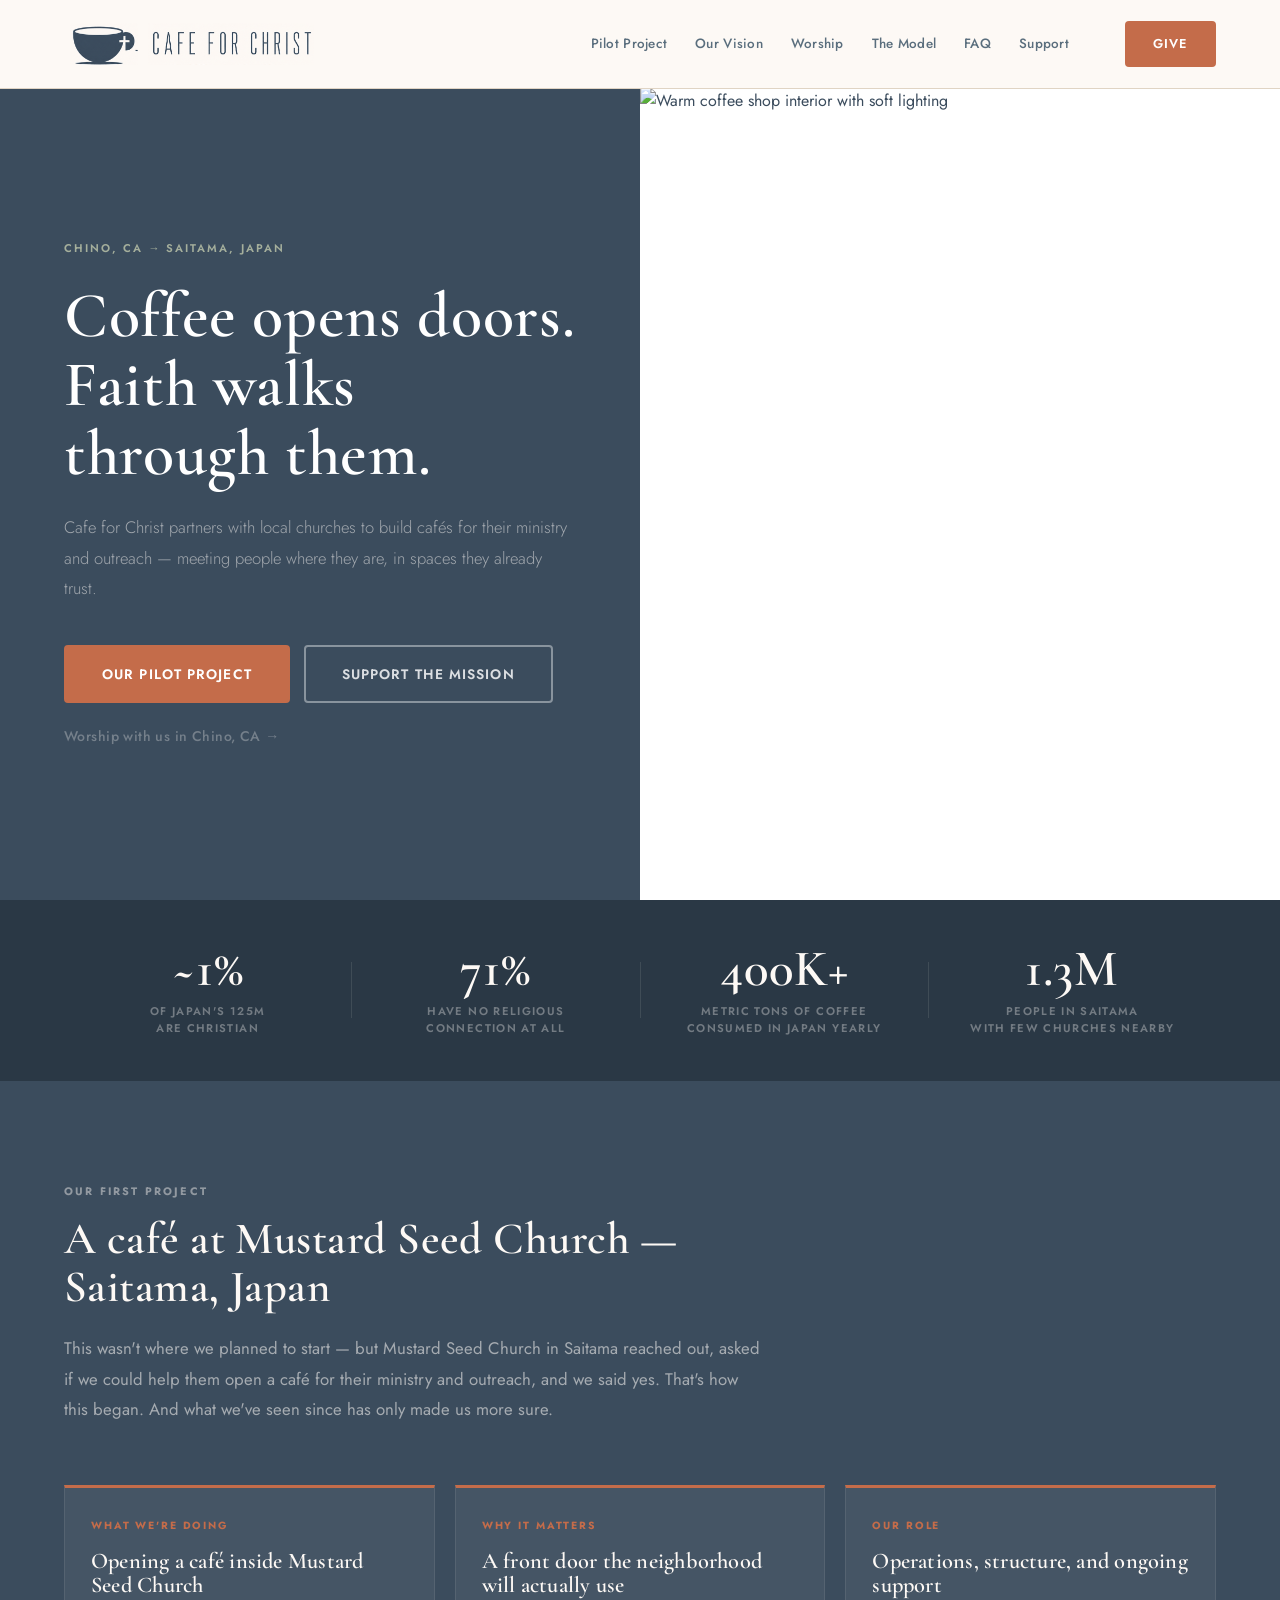
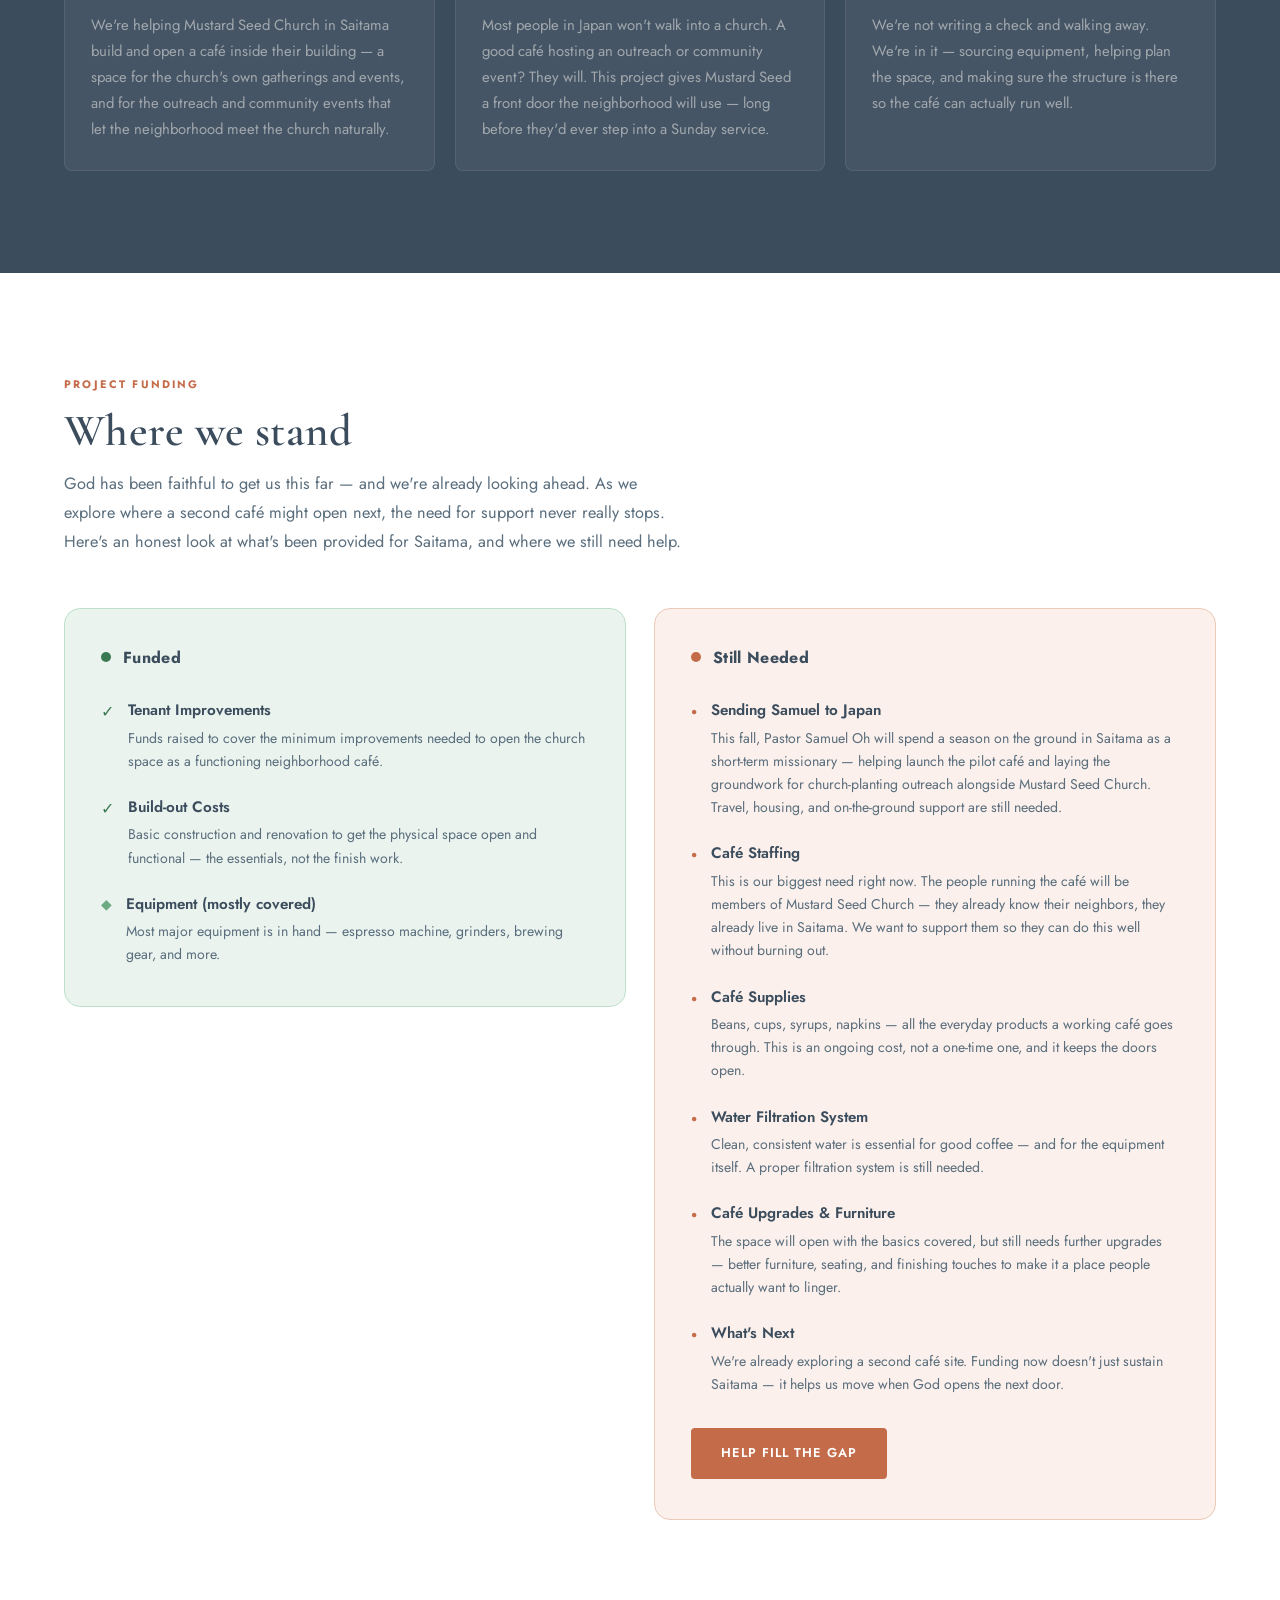
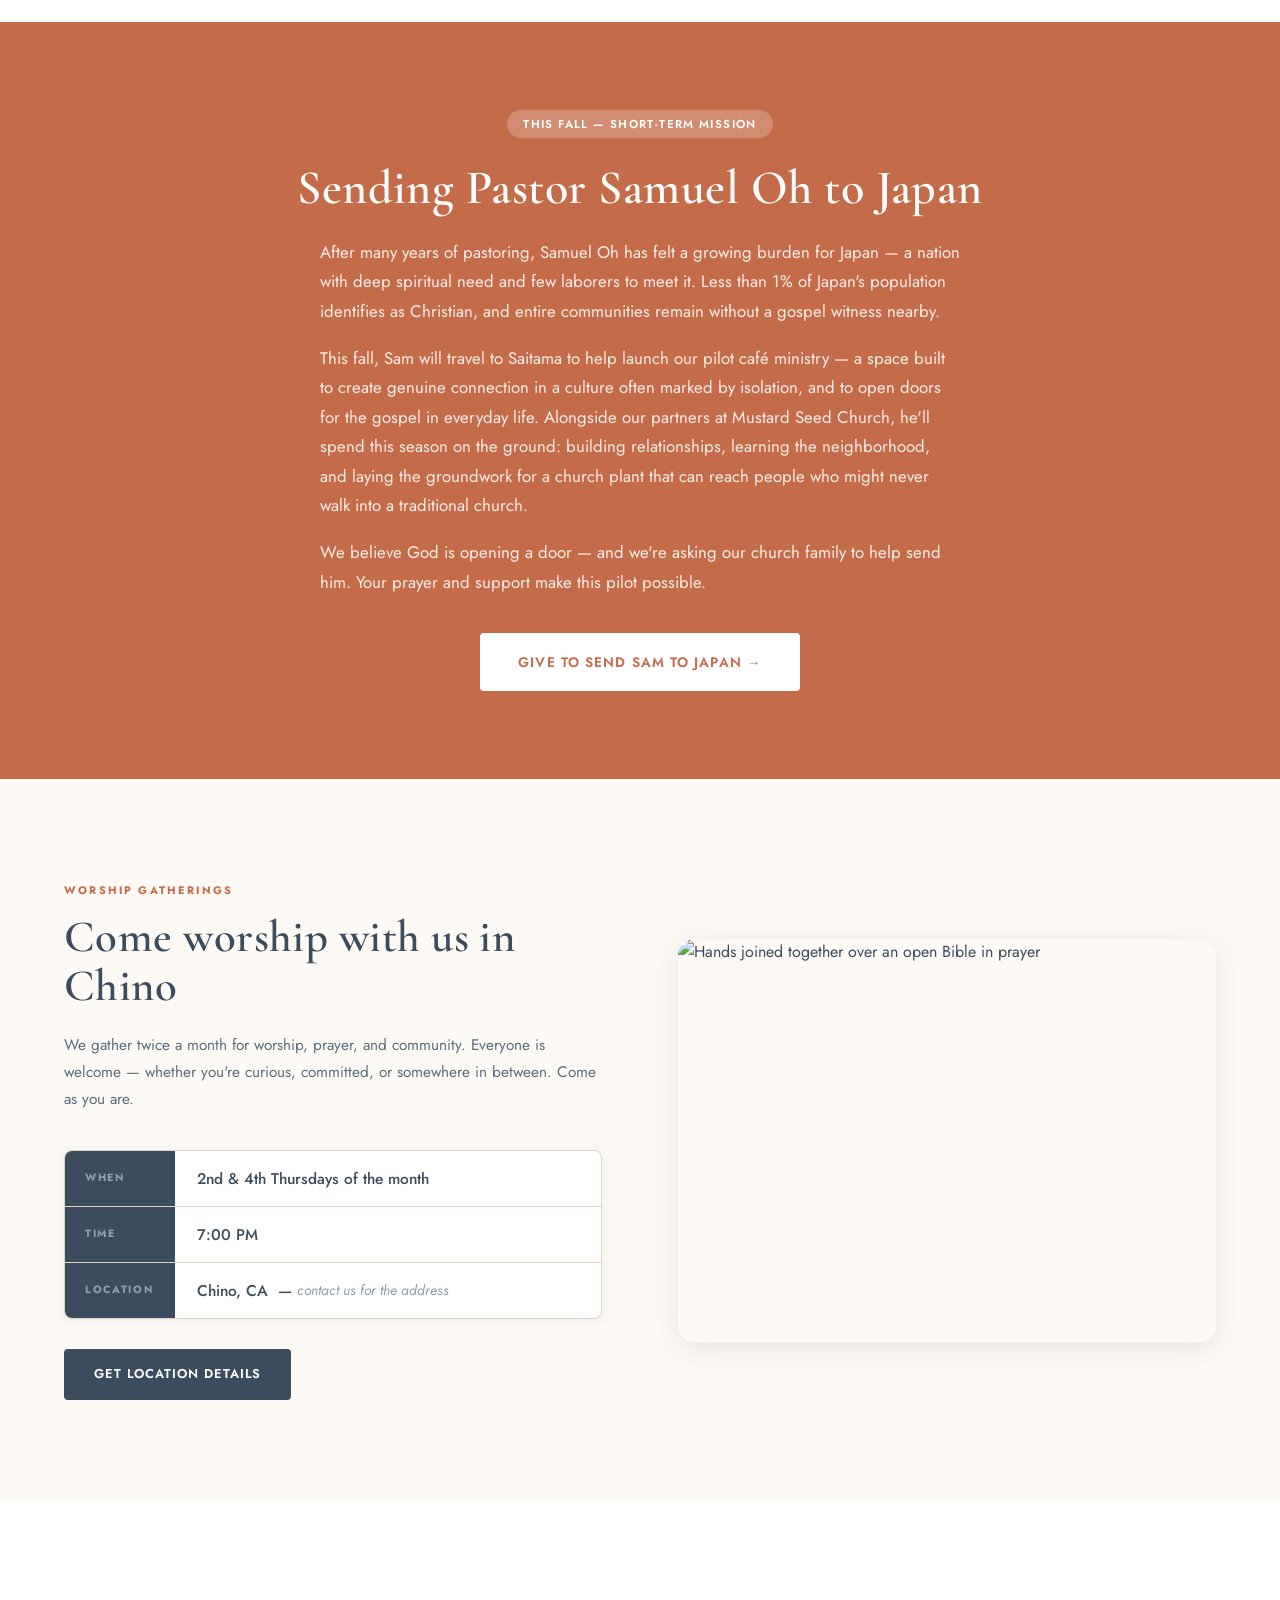
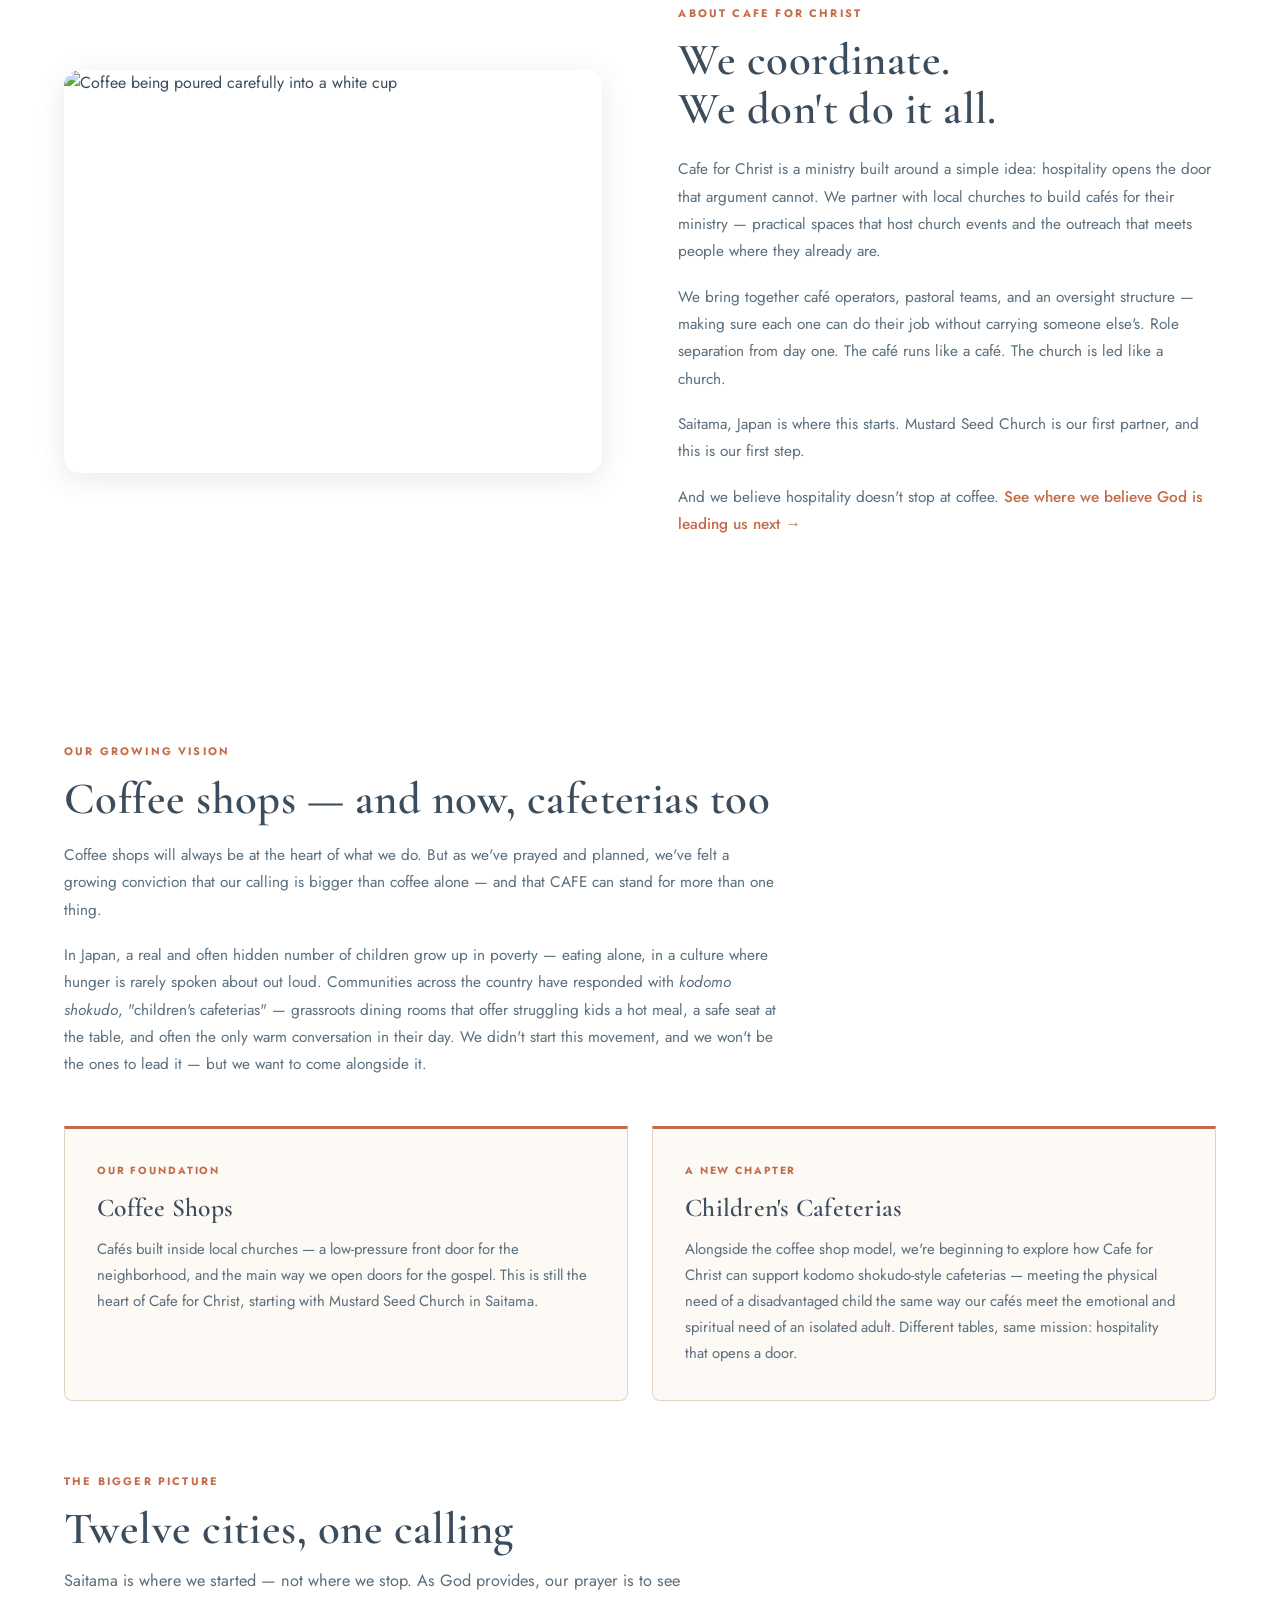
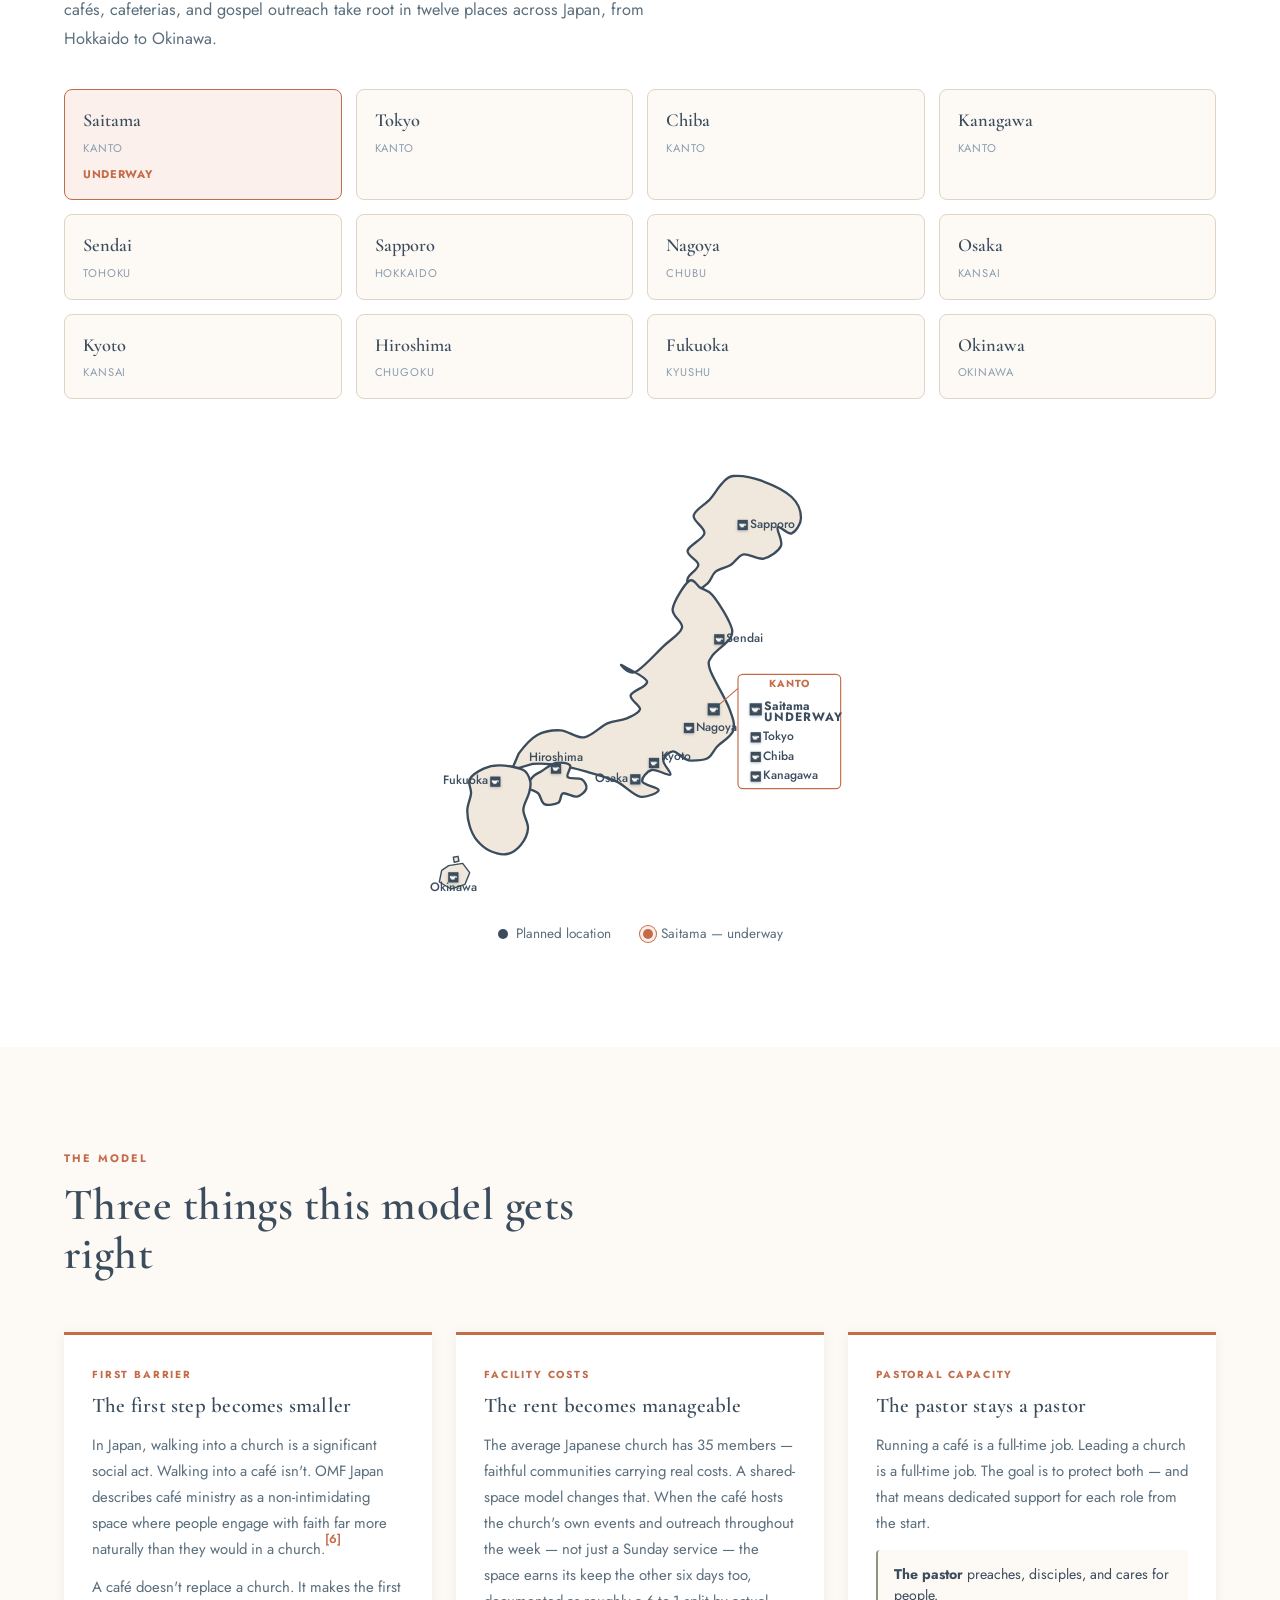
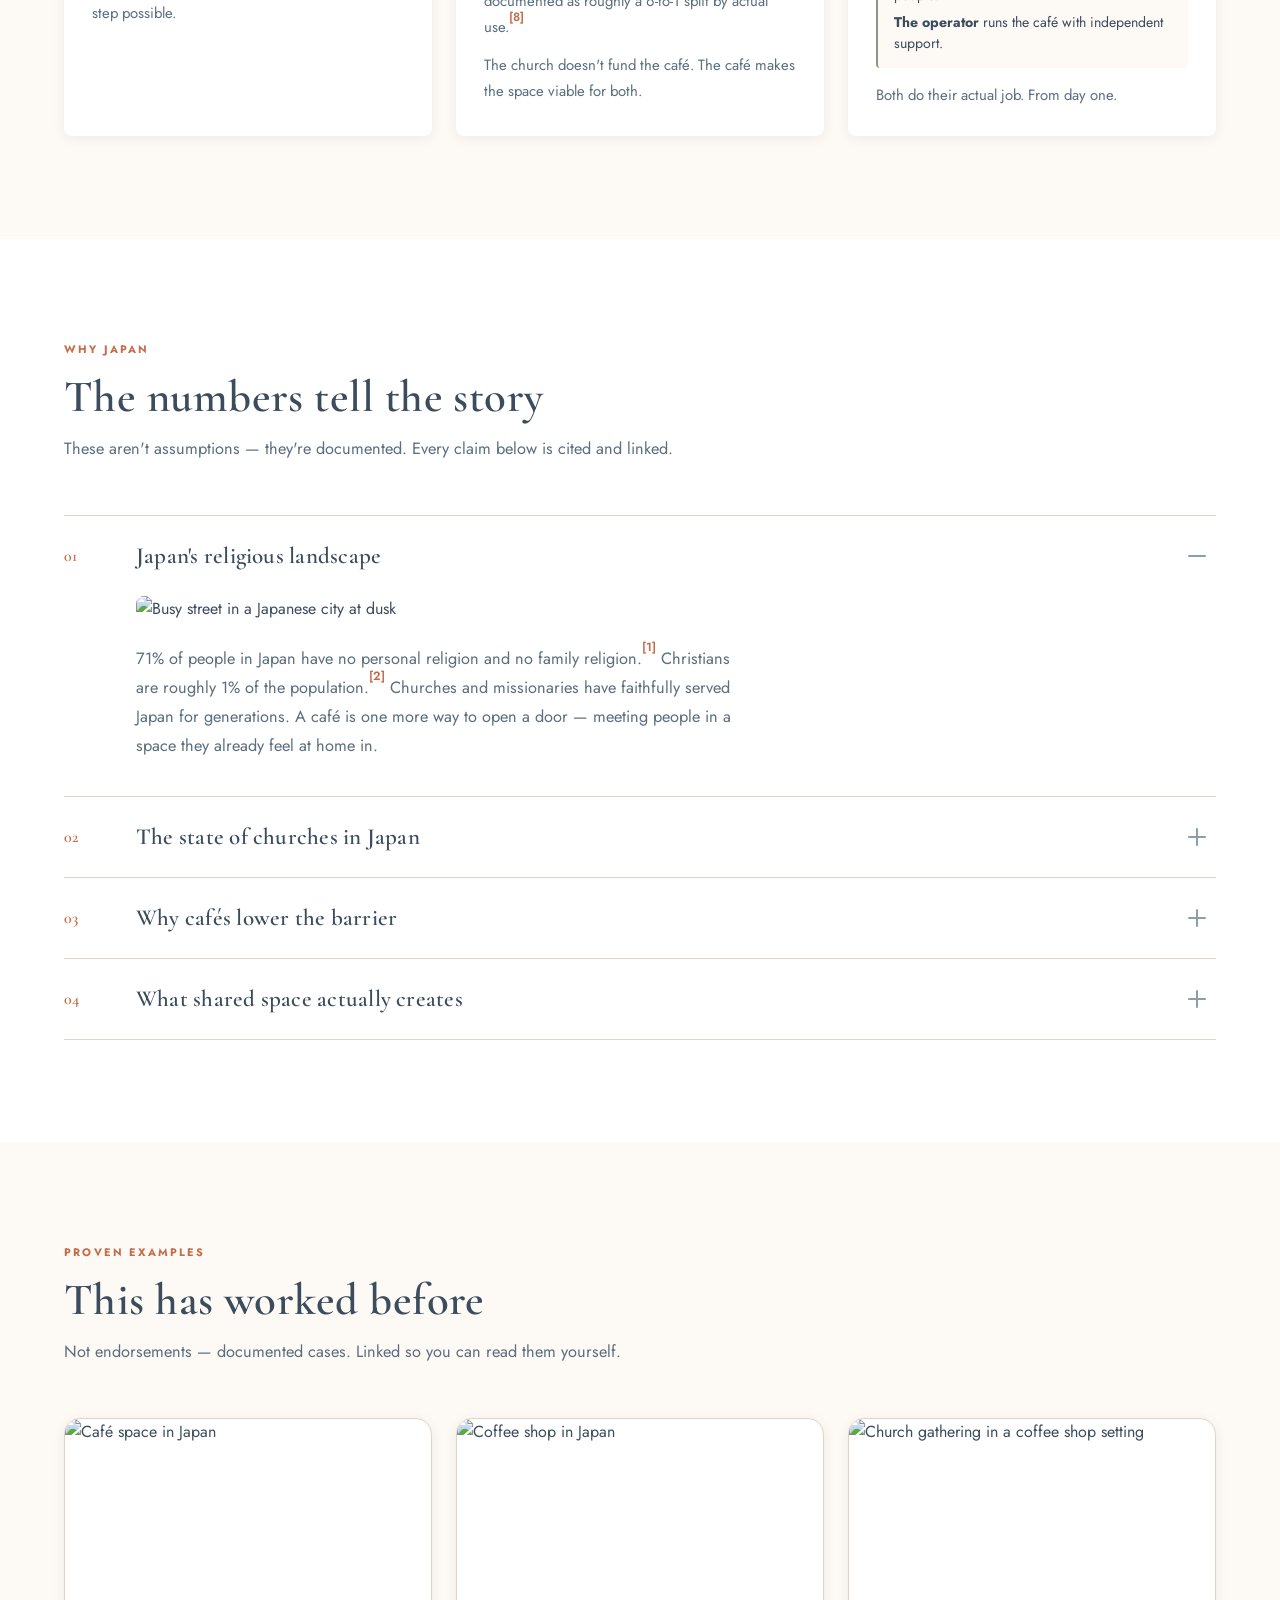
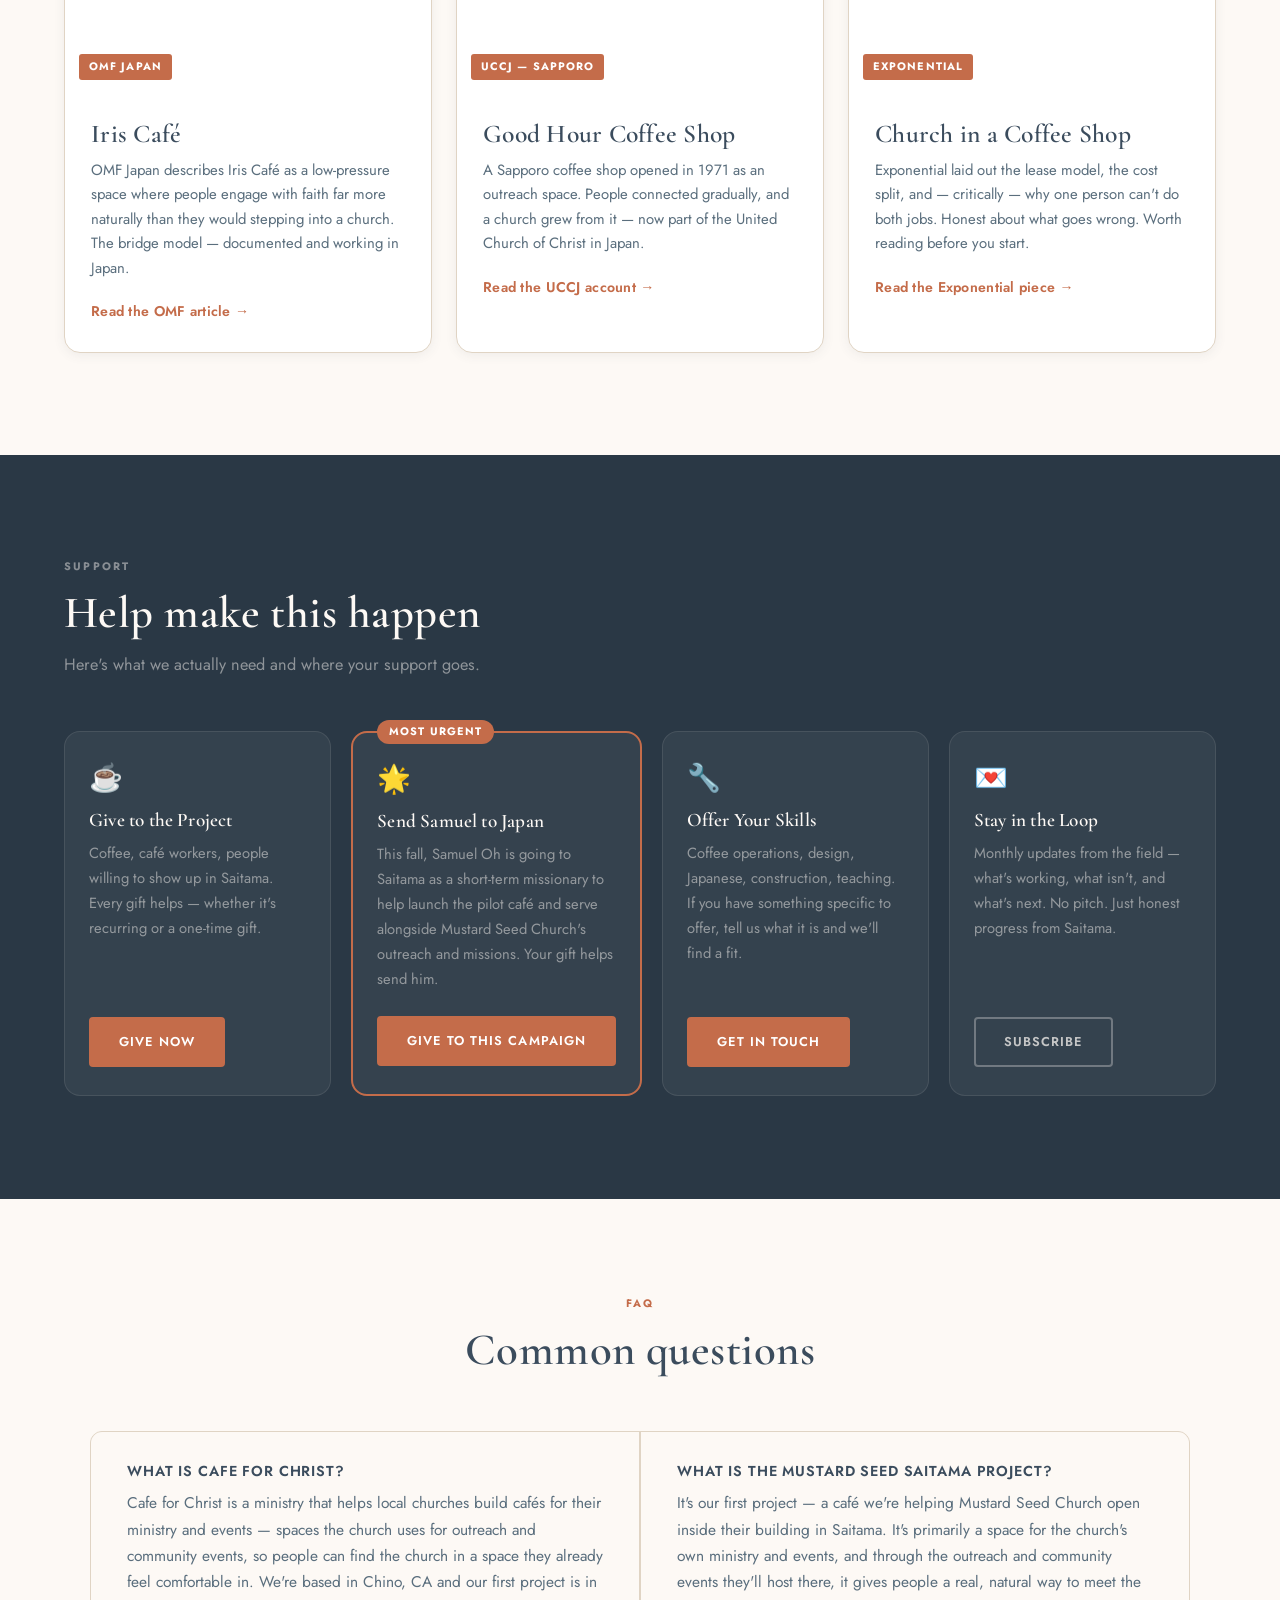
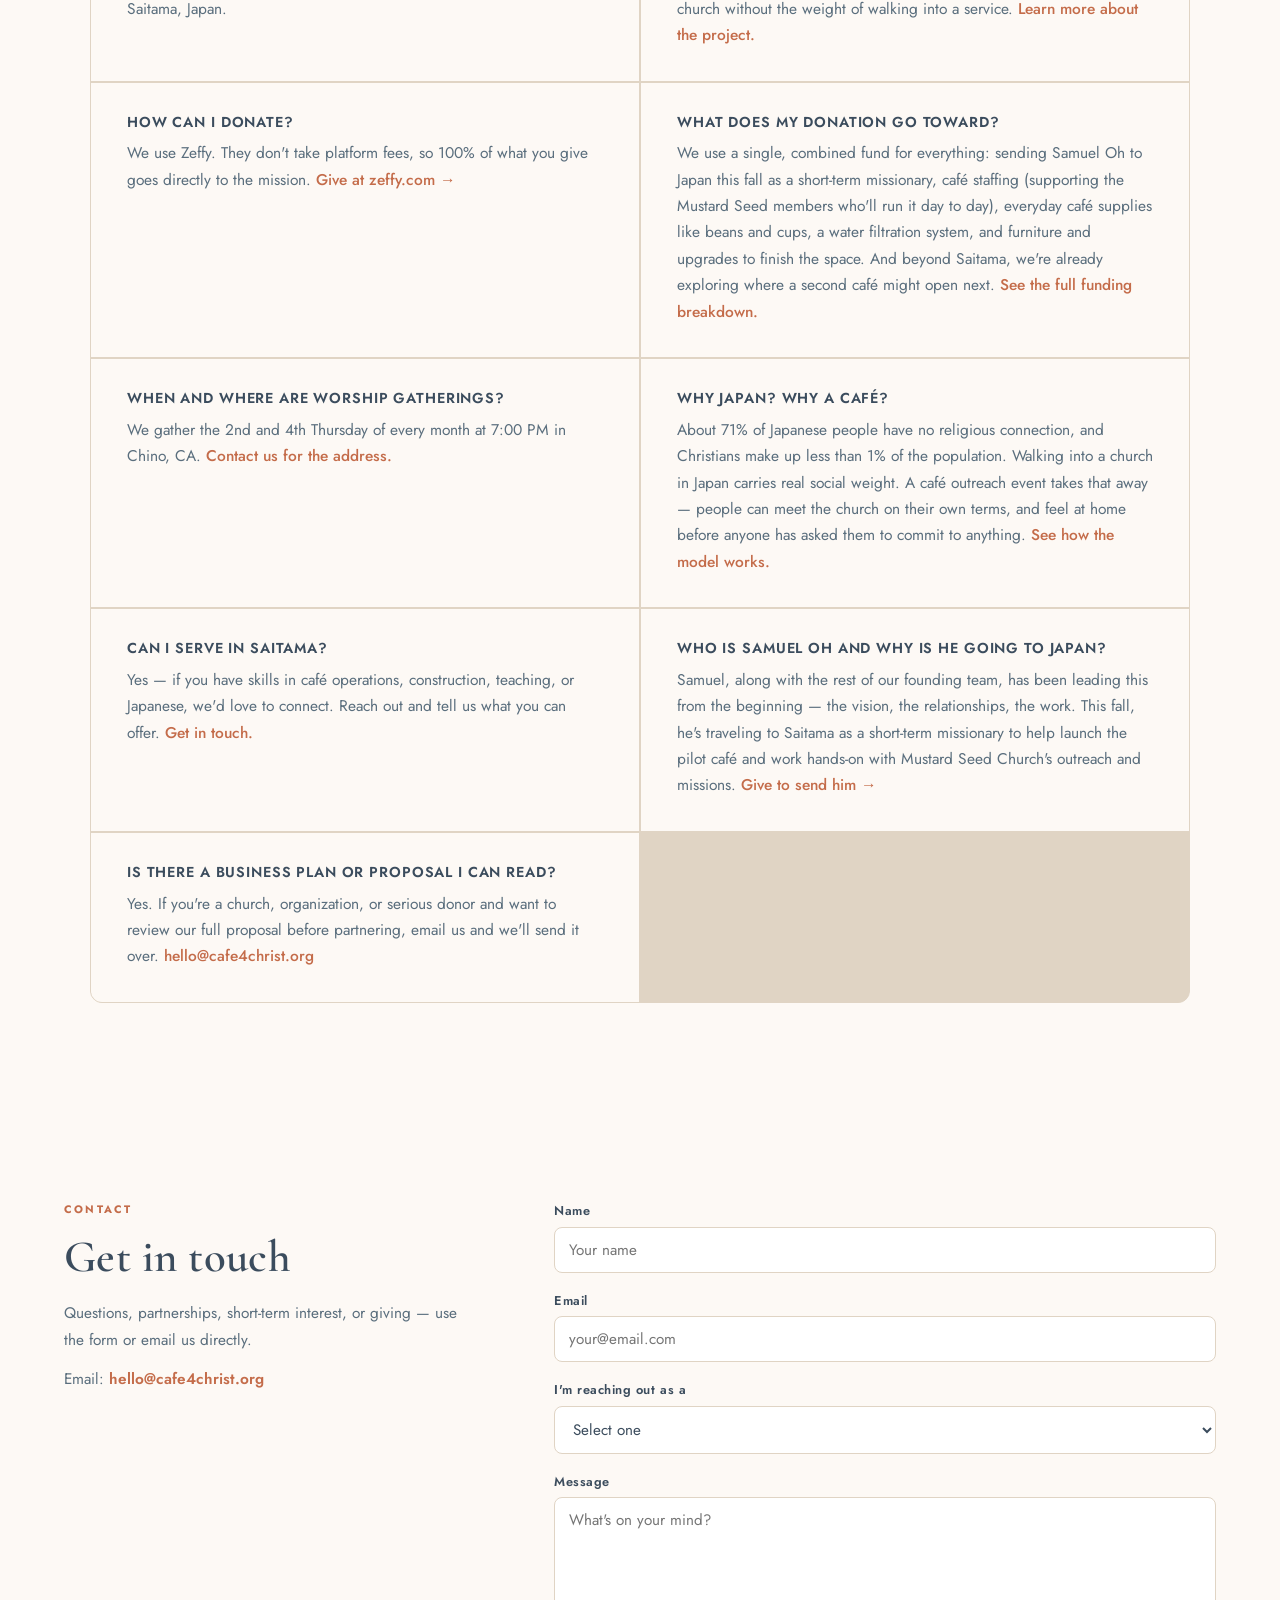
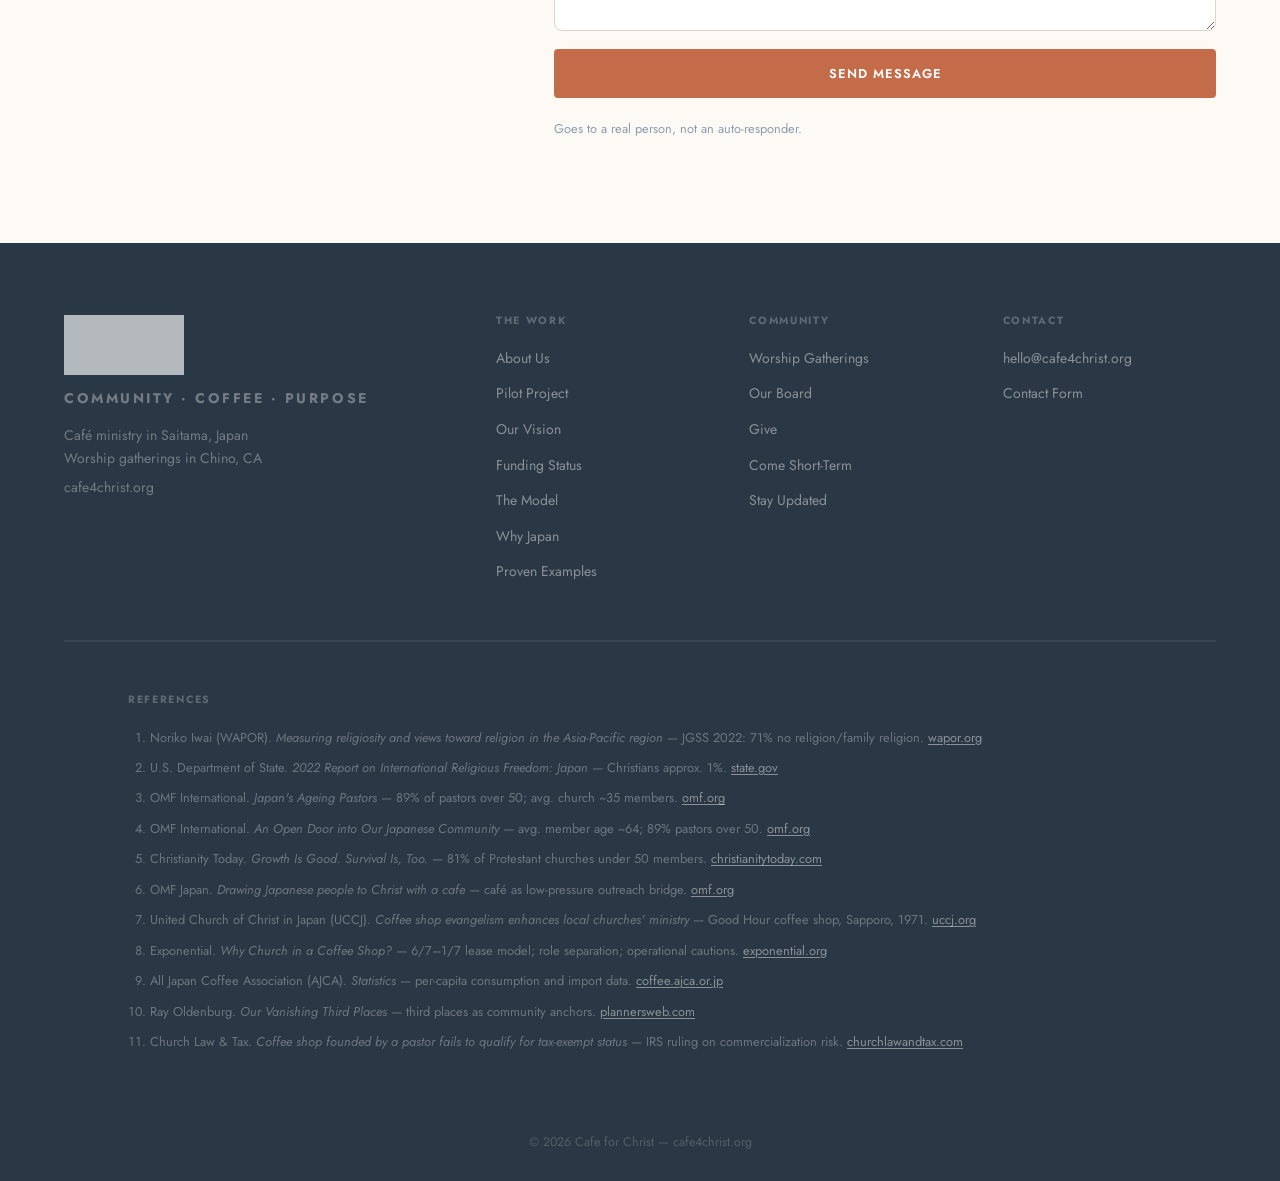
==== commit c8cc01e0: "Add stylized Japan map to the Growing Vision section Adds an inline SVG map below the twelve-city gr" ====
--- a/index.html
+++ b/index.html
@@ -320,6 +320,42 @@
         <div class="city-chip"><span class="city-name">Hiroshima</span><span class="city-region">Chugoku</span></div>
         <div class="city-chip"><span class="city-name">Fukuoka</span><span class="city-region">Kyushu</span></div>
         <div class="city-chip"><span class="city-name">Okinawa</span><span class="city-region">Okinawa</span></div>
+      </div>
+
+      <div class="japan-map-wrap">
+        <svg class="japan-map" viewBox="0 0 900 960" role="img" aria-label="Stylized map of Japan marking twelve cities of vision, from Hokkaido to Okinawa">
+          <path class="jp-land" d="M650.0,45.0 C664.2,43.8 689.2,47.5 710.0,55.0 C730.8,62.5 760.8,76.7 775.0,90.0 C789.2,103.3 795.0,122.0 795.0,135.0 C795.0,148.0 783.3,164.7 775.0,168.0 C766.7,171.3 748.8,150.5 745.0,155.0 C741.2,159.5 757.0,183.8 752.0,195.0 C747.0,206.2 728.3,219.0 715.0,222.0 C701.7,225.0 683.7,210.8 672.0,213.0 C660.3,215.2 655.0,228.8 645.0,235.0 C635.0,241.2 620.3,243.3 612.0,250.0 C603.7,256.7 603.7,267.5 595.0,275.0 C586.3,282.5 567.2,296.7 560.0,295.0 C552.8,293.3 549.5,275.0 552.0,265.0 C554.5,255.0 575.0,245.0 575.0,235.0 C575.0,225.0 549.8,216.2 552.0,205.0 C554.2,193.8 585.8,180.5 588.0,168.0 C590.2,155.5 563.0,142.2 565.0,130.0 C567.0,117.8 590.0,106.3 600.0,95.0 C610.0,83.7 616.7,70.3 625.0,62.0 C633.3,53.7 635.8,46.2 650.0,45.0 Z"/>
+          <path class="jp-land" d="M605.0,300.0 C615.0,311.7 633.3,340.0 640.0,355.0 C646.7,370.0 650.8,377.5 645.0,390.0 C639.2,402.5 612.5,418.3 605.0,430.0 C597.5,441.7 594.2,441.7 600.0,460.0 C605.8,478.3 631.7,518.3 640.0,540.0 C648.3,561.7 654.2,575.8 650.0,590.0 C645.8,604.2 624.2,615.0 615.0,625.0 C605.8,635.0 604.2,645.0 595.0,650.0 C585.8,655.0 568.3,655.0 560.0,655.0 C551.7,655.0 551.7,653.3 545.0,650.0 C538.3,646.7 527.5,634.2 520.0,635.0 C512.5,635.8 500.8,646.7 500.0,655.0 C499.2,663.3 519.2,681.7 515.0,685.0 C510.8,688.3 485.0,672.5 475.0,675.0 C465.0,677.5 452.5,692.8 455.0,700.0 C457.5,707.2 490.8,712.7 490.0,718.0 C489.2,723.3 465.0,735.0 450.0,732.0 C435.0,729.0 418.3,708.7 400.0,700.0 C381.7,691.3 360.0,685.8 340.0,680.0 C320.0,674.2 300.0,668.0 280.0,665.0 C260.0,662.0 237.5,660.3 220.0,662.0 L175.0,675.0 L190.0,640.0 C199.2,627.5 215.0,608.3 230.0,600.0 C245.0,591.7 263.3,589.2 280.0,590.0 C296.7,590.8 313.3,607.5 330.0,605.0 C346.7,602.5 365.0,581.7 380.0,575.0 C395.0,568.3 408.3,570.0 420.0,565.0 C431.7,560.0 448.3,553.3 450.0,545.0 C451.7,536.7 427.5,525.0 430.0,515.0 C432.5,505.0 468.3,495.8 465.0,485.0 C461.7,474.2 414.2,453.3 410.0,450.0 C405.8,446.7 425.0,471.7 440.0,465.0 C455.0,458.3 483.3,425.8 500.0,410.0 C516.7,394.2 536.7,383.3 540.0,370.0 C543.3,356.7 517.5,346.7 520.0,330.0 C522.5,313.3 545.0,277.5 555.0,270.0 C565.0,262.5 571.7,280.0 580.0,285.0 C588.3,290.0 595.0,288.3 605.0,300.0 Z"/>
+          <path class="jp-land" d="M238.0,678.0 C246.3,673.0 259.7,662.2 270.0,660.0 C280.3,657.8 295.8,660.0 300.0,665.0 C304.2,670.0 290.8,685.0 295.0,690.0 C299.2,695.0 318.3,690.8 325.0,695.0 C331.7,699.2 336.7,708.8 335.0,715.0 C333.3,721.2 323.3,730.3 315.0,732.0 C306.7,733.7 291.7,722.8 285.0,725.0 C278.3,727.2 281.7,741.2 275.0,745.0 C268.3,748.8 252.2,751.3 245.0,748.0 C237.8,744.7 237.8,731.0 232.0,725.0 C226.2,719.0 212.0,717.8 210.0,712.0 C208.0,706.2 215.3,695.7 220.0,690.0 C224.7,684.3 229.7,683.0 238.0,678.0 Z"/>
+          <path class="jp-land" d="M150.0,665.0 C164.2,665.5 189.2,669.2 200.0,675.0 C210.8,680.8 213.0,691.7 215.0,700.0 C217.0,708.3 214.5,715.0 212.0,725.0 C209.5,735.0 200.3,747.5 200.0,760.0 C199.7,772.5 210.8,787.5 210.0,800.0 C209.2,812.5 202.5,825.8 195.0,835.0 C187.5,844.2 176.2,852.8 165.0,855.0 C153.8,857.2 138.8,853.0 128.0,848.0 C117.2,843.0 107.2,833.8 100.0,825.0 C92.8,816.2 88.3,805.8 85.0,795.0 C81.7,784.2 79.5,771.7 80.0,760.0 C80.5,748.3 87.2,735.8 88.0,725.0 C88.8,714.2 80.5,703.8 85.0,695.0 C89.5,686.2 104.2,677.0 115.0,672.0 C125.8,667.0 135.8,664.5 150.0,665.0 Z"/>
+          <path class="jp-land jp-land-small" d="M40,880 L70,875 L85,895 L75,920 L45,930 L20,915 L25,890 Z"/>
+          <path class="jp-land jp-land-small" d="M50,862 L60,860 L62,870 L52,873 Z"/>
+
+          <g class="jp-pin" transform="translate(670,150)"><image href="favicon.png" x="-11" y="-11" width="22" height="22"/><text x="15" y="6">Sapporo</text></g>
+          <g class="jp-pin" transform="translate(620,395)"><image href="favicon.png" x="-11" y="-11" width="22" height="22"/><text x="15" y="6">Sendai</text></g>
+          <g class="jp-pin" transform="translate(555,585)"><image href="favicon.png" x="-11" y="-11" width="22" height="22"/><text x="15" y="6">Nagoya</text></g>
+          <g class="jp-pin" transform="translate(480,660)"><image href="favicon.png" x="-11" y="-11" width="22" height="22"/><text x="15" y="-6">Kyoto</text></g>
+          <g class="jp-pin" transform="translate(440,695)"><image href="favicon.png" x="-11" y="-11" width="22" height="22"/><text x="-15" y="6" text-anchor="end">Osaka</text></g>
+          <g class="jp-pin" transform="translate(270,672)"><image href="favicon.png" x="-11" y="-11" width="22" height="22"/><text x="0" y="-16" text-anchor="middle">Hiroshima</text></g>
+          <g class="jp-pin" transform="translate(140,700)"><image href="favicon.png" x="-11" y="-11" width="22" height="22"/><text x="-15" y="6" text-anchor="end">Fukuoka</text></g>
+          <g class="jp-pin" transform="translate(50,905)"><image href="favicon.png" x="-11" y="-11" width="22" height="22"/><text x="0" y="30" text-anchor="middle">Okinawa</text></g>
+
+          <line class="jp-leader" x1="608" y1="545" x2="660" y2="500"/>
+          <g class="jp-pin jp-pin-active" transform="translate(608,545)"><image href="favicon.png" x="-13" y="-13" width="26" height="26"/></g>
+
+          <g class="jp-inset" transform="translate(660,470)">
+            <rect x="0" y="0" width="220" height="245" rx="10"/>
+            <text class="jp-inset-title" x="110" y="28" text-anchor="middle">KANTO</text>
+            <g class="jp-pin jp-pin-active" transform="translate(38,75)"><image href="favicon.png" x="-13" y="-13" width="26" height="26"/><text x="18" y="2">Saitama</text><text class="jp-pin-status" x="18" y="24">Underway</text></g>
+            <g class="jp-pin" transform="translate(38,135)"><image href="favicon.png" x="-11" y="-11" width="22" height="22"/><text x="16" y="6">Tokyo</text></g>
+            <g class="jp-pin" transform="translate(38,177)"><image href="favicon.png" x="-11" y="-11" width="22" height="22"/><text x="16" y="6">Chiba</text></g>
+            <g class="jp-pin" transform="translate(38,219)"><image href="favicon.png" x="-11" y="-11" width="22" height="22"/><text x="16" y="6">Kanagawa</text></g>
+          </g>
+        </svg>
+        <div class="map-legend">
+          <span class="map-legend-item"><span class="map-legend-dot"></span>Planned location</span>
+          <span class="map-legend-item"><span class="map-legend-dot map-legend-dot-active"></span>Saitama &mdash; underway</span>
+        </div>
       </div>
     </div>
   </section>
--- a/css/style.css
+++ b/css/style.css
@@ -1183,6 +1183,82 @@
   text-transform: uppercase;
   color: var(--terracotta);
   margin-top: 4px;
+}
+
+.japan-map-wrap {
+  margin-top: 56px;
+  display: flex;
+  flex-direction: column;
+  align-items: center;
+}
+.japan-map {
+  width: 100%;
+  max-width: 420px;
+  height: auto;
+}
+.jp-land {
+  fill: var(--cream-mid);
+  stroke: var(--navy);
+  stroke-width: 5;
+  stroke-linejoin: round;
+}
+.jp-land-small { stroke-width: 3; }
+.jp-pin image { filter: drop-shadow(0 2px 3px rgba(59,76,93,0.35)); }
+.jp-pin text {
+  font-family: var(--font-sans);
+  font-size: 26px;
+  font-weight: 500;
+  fill: var(--navy);
+}
+.jp-pin-active text { font-weight: 700; }
+.jp-pin-status {
+  font-size: 16px;
+  font-weight: 700;
+  letter-spacing: 0.08em;
+  text-transform: uppercase;
+  fill: var(--terracotta);
+}
+.jp-leader {
+  stroke: var(--terracotta);
+  stroke-width: 2.5;
+}
+.jp-inset rect {
+  fill: var(--white);
+  stroke: var(--terracotta);
+  stroke-width: 2.5;
+}
+.jp-inset-title {
+  font-family: var(--font-sans);
+  font-size: 22px;
+  font-weight: 700;
+  letter-spacing: 0.1em;
+  fill: var(--terracotta);
+}
+
+.map-legend {
+  display: flex;
+  justify-content: center;
+  gap: 32px;
+  margin-top: 20px;
+  flex-wrap: wrap;
+}
+.map-legend-item {
+  display: inline-flex;
+  align-items: center;
+  gap: 8px;
+  font-size: 0.85rem;
+  color: var(--text-mid);
+}
+.map-legend-dot {
+  width: 10px;
+  height: 10px;
+  border-radius: 50%;
+  background: var(--navy);
+  display: inline-block;
+}
+.map-legend-dot-active {
+  background: var(--terracotta);
+  box-shadow: 0 0 0 3px var(--warning-bg), 0 0 0 4px var(--terracotta);
 }
 
 /* ============================================================
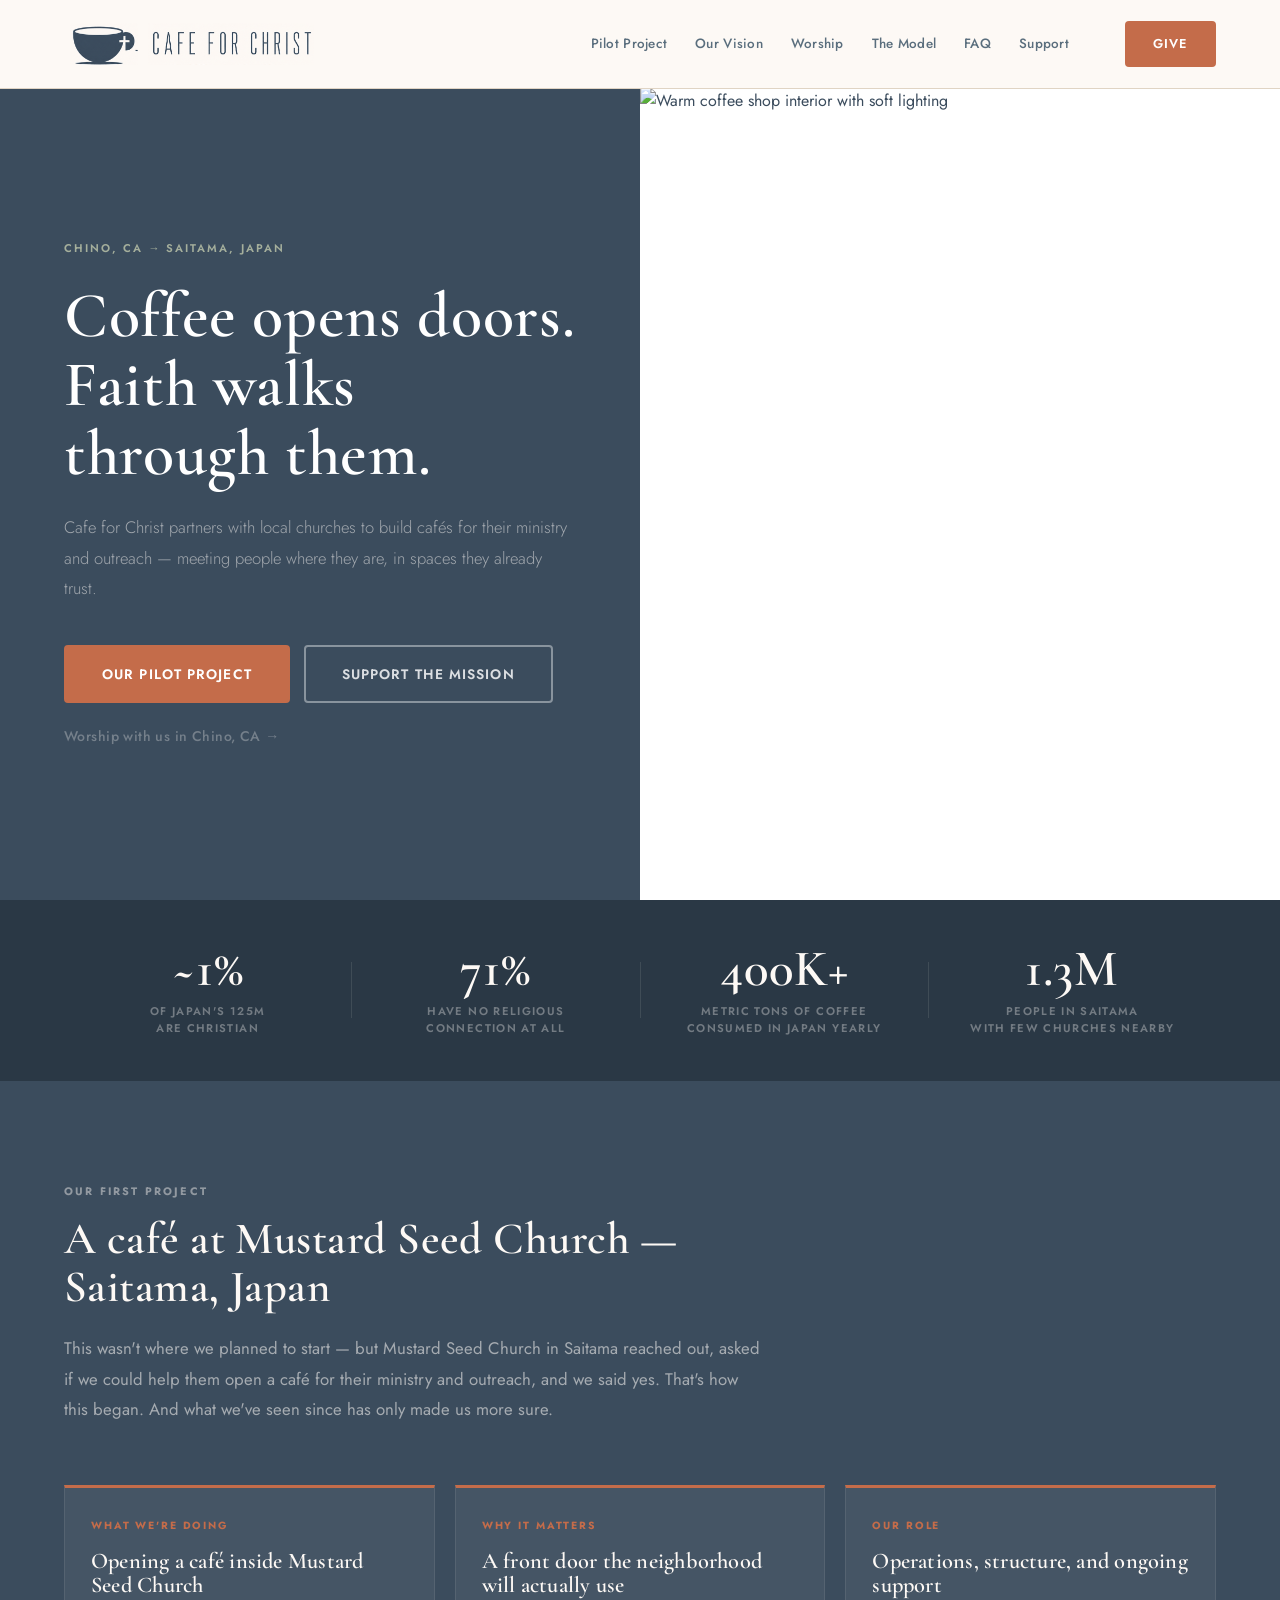
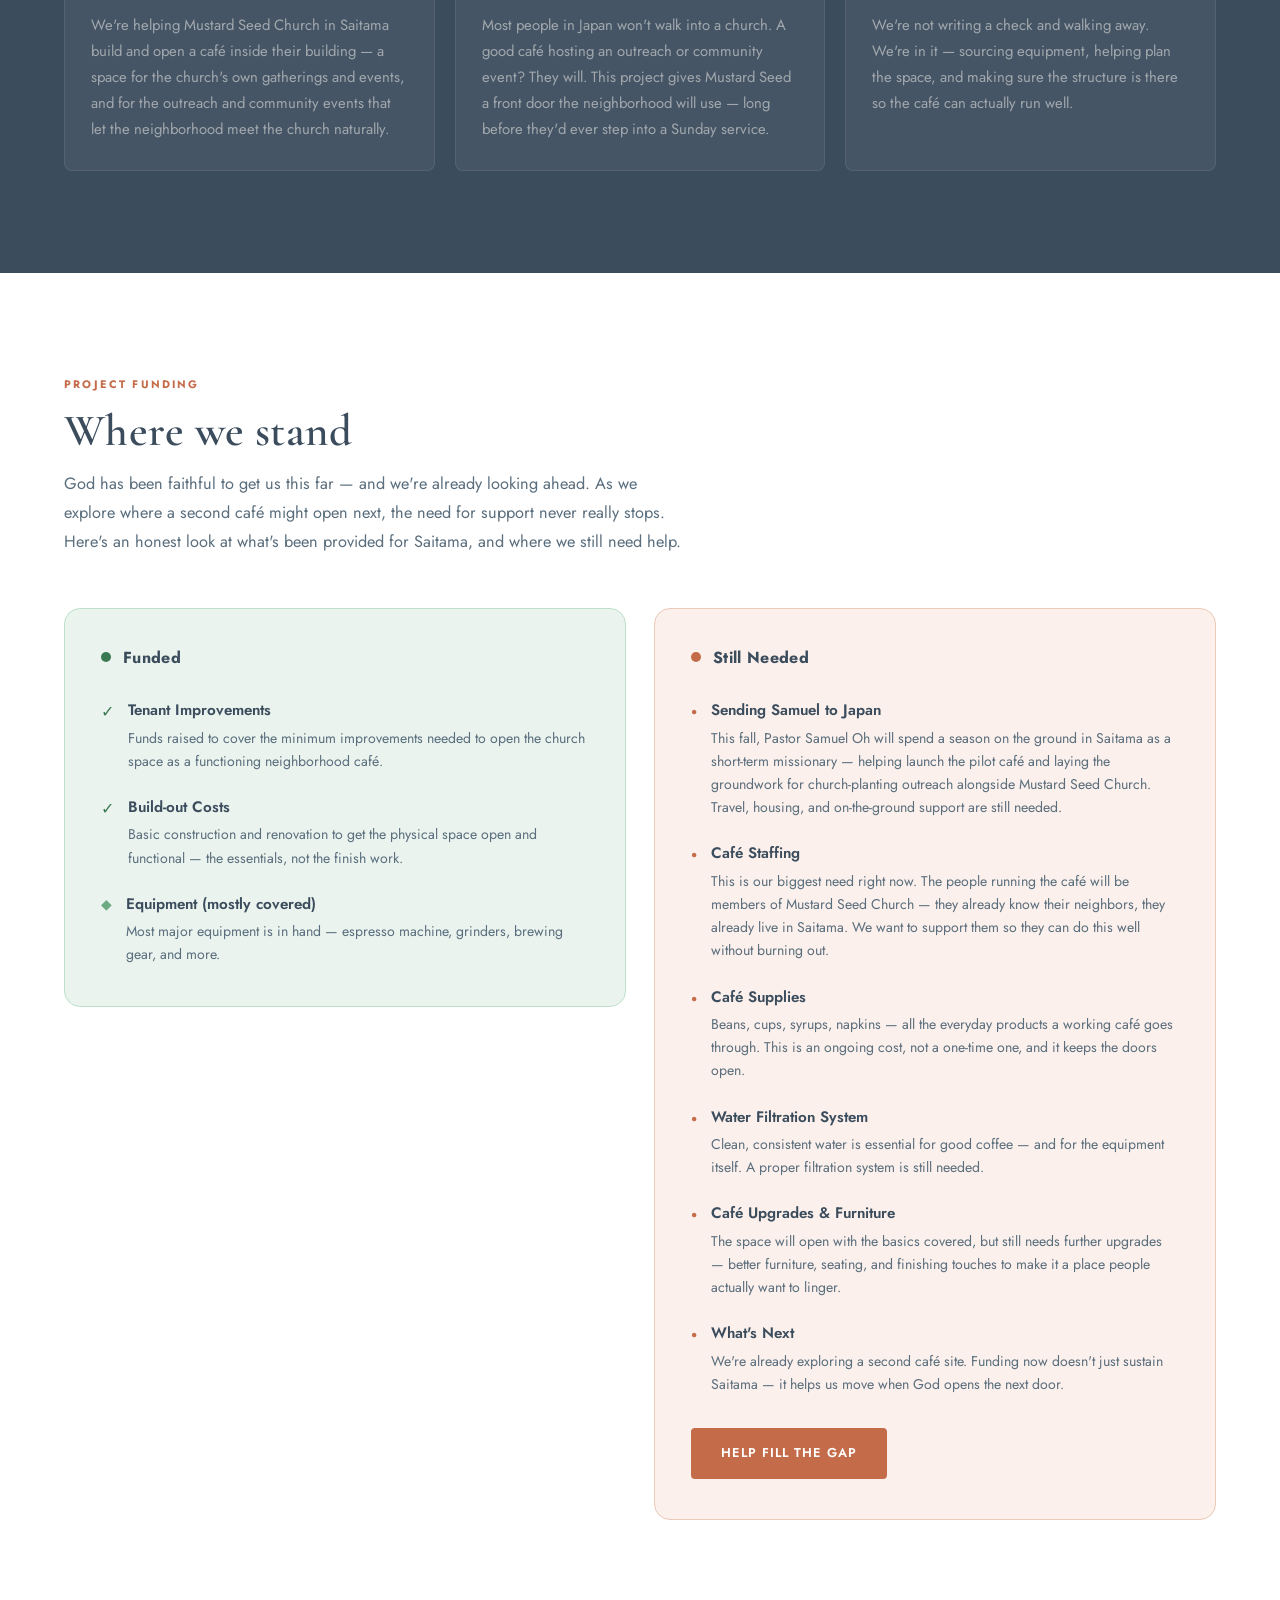
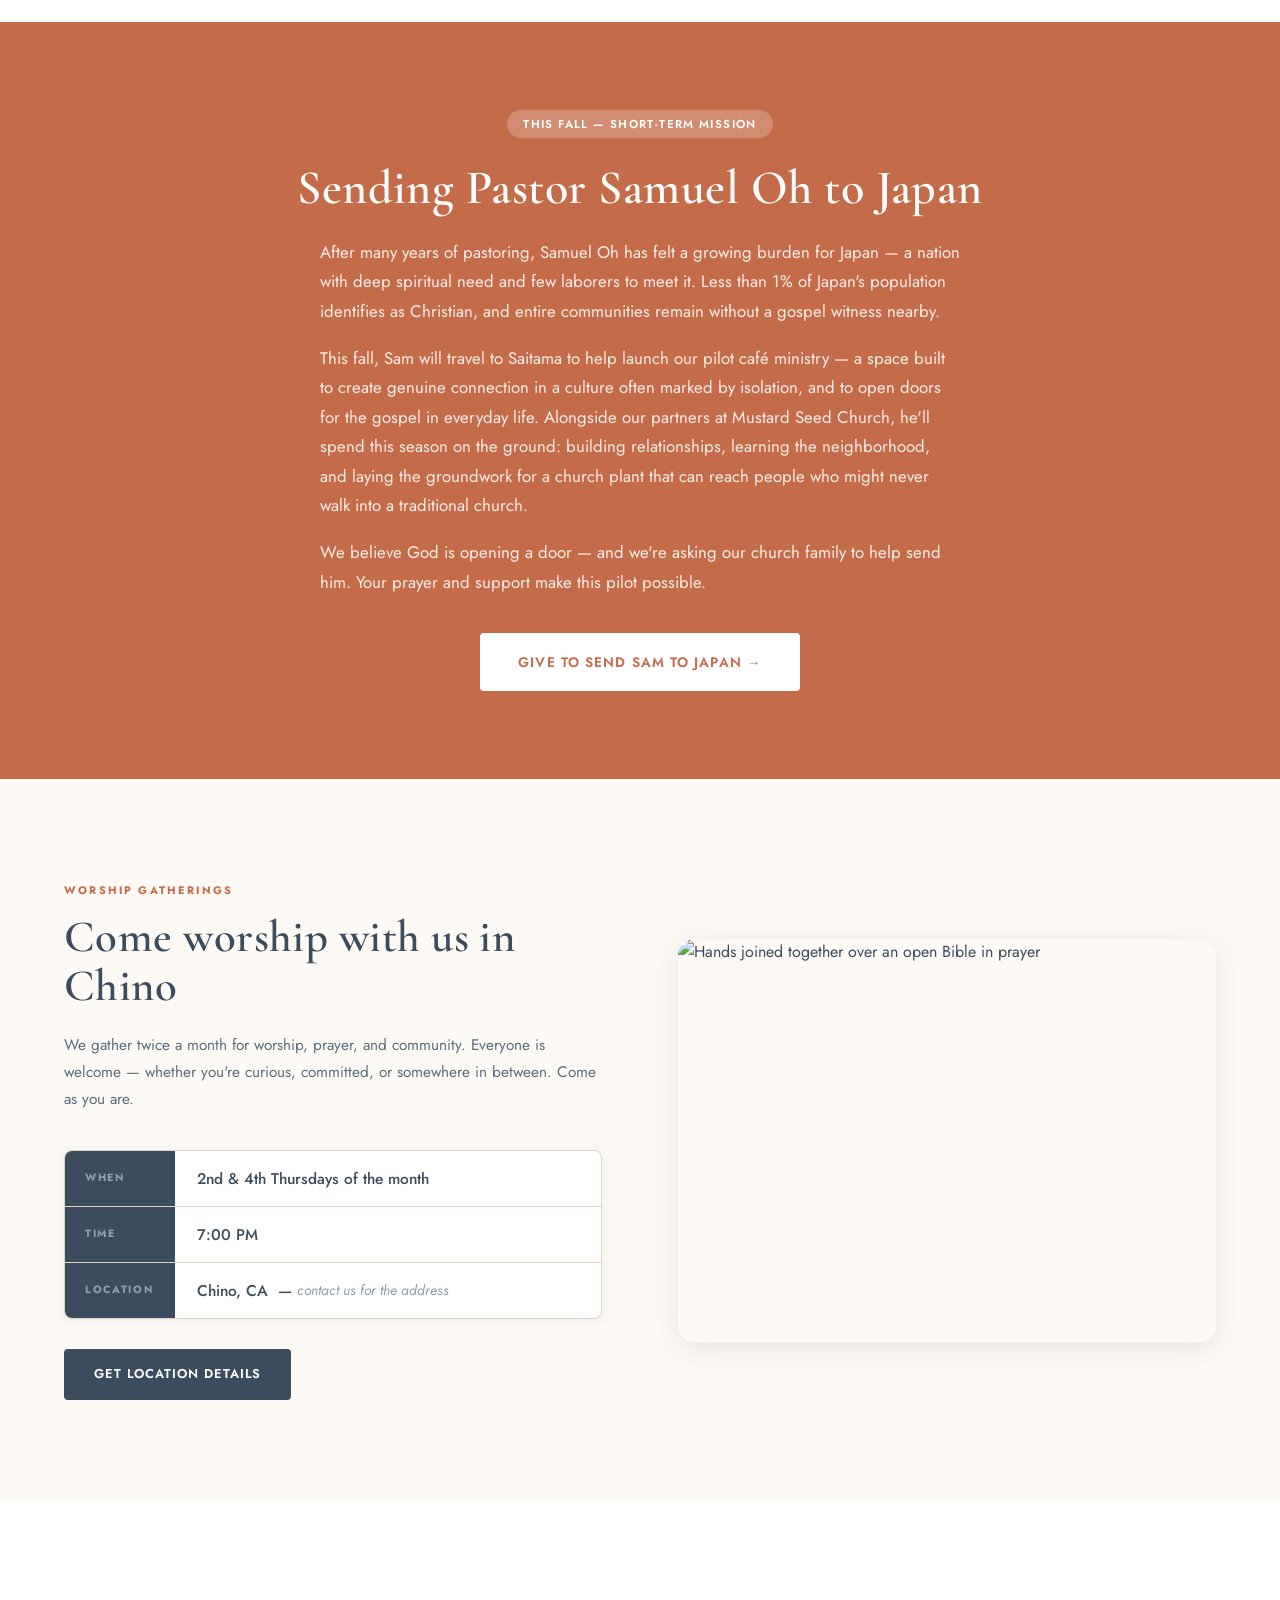
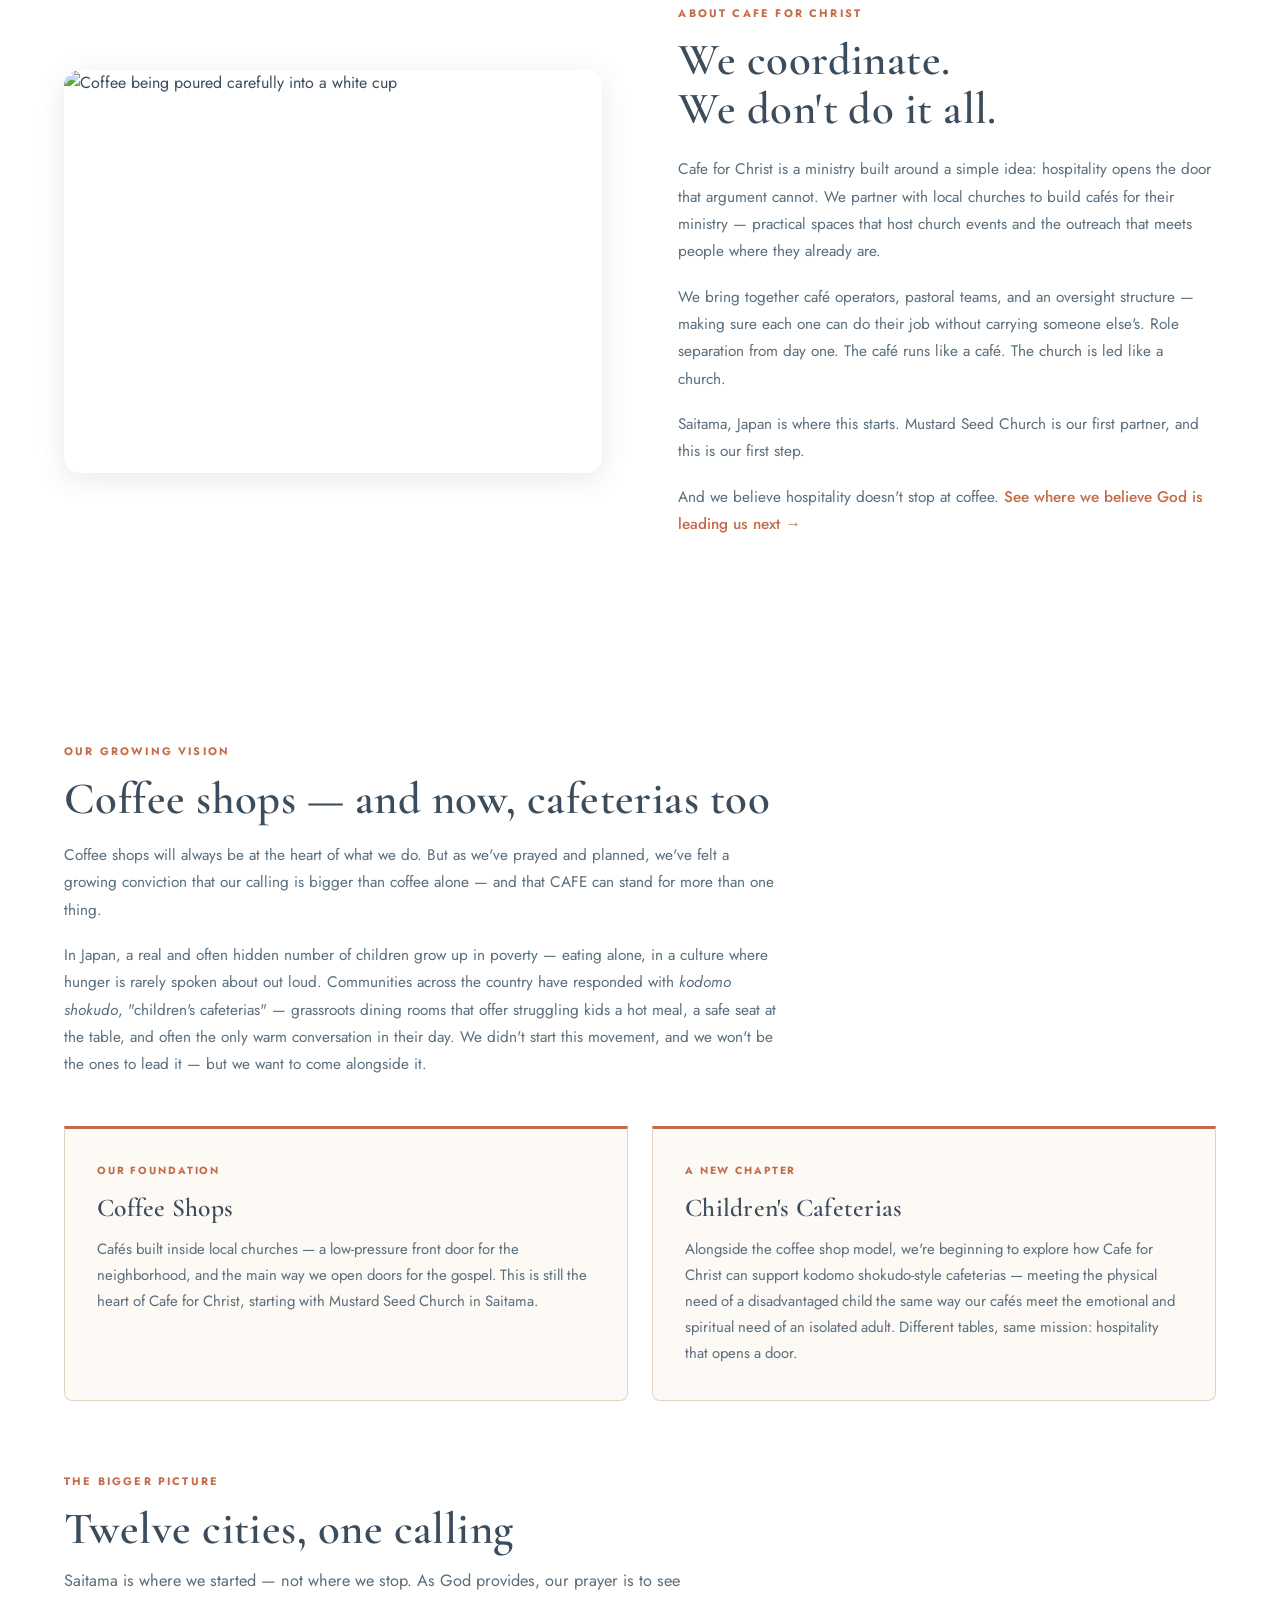
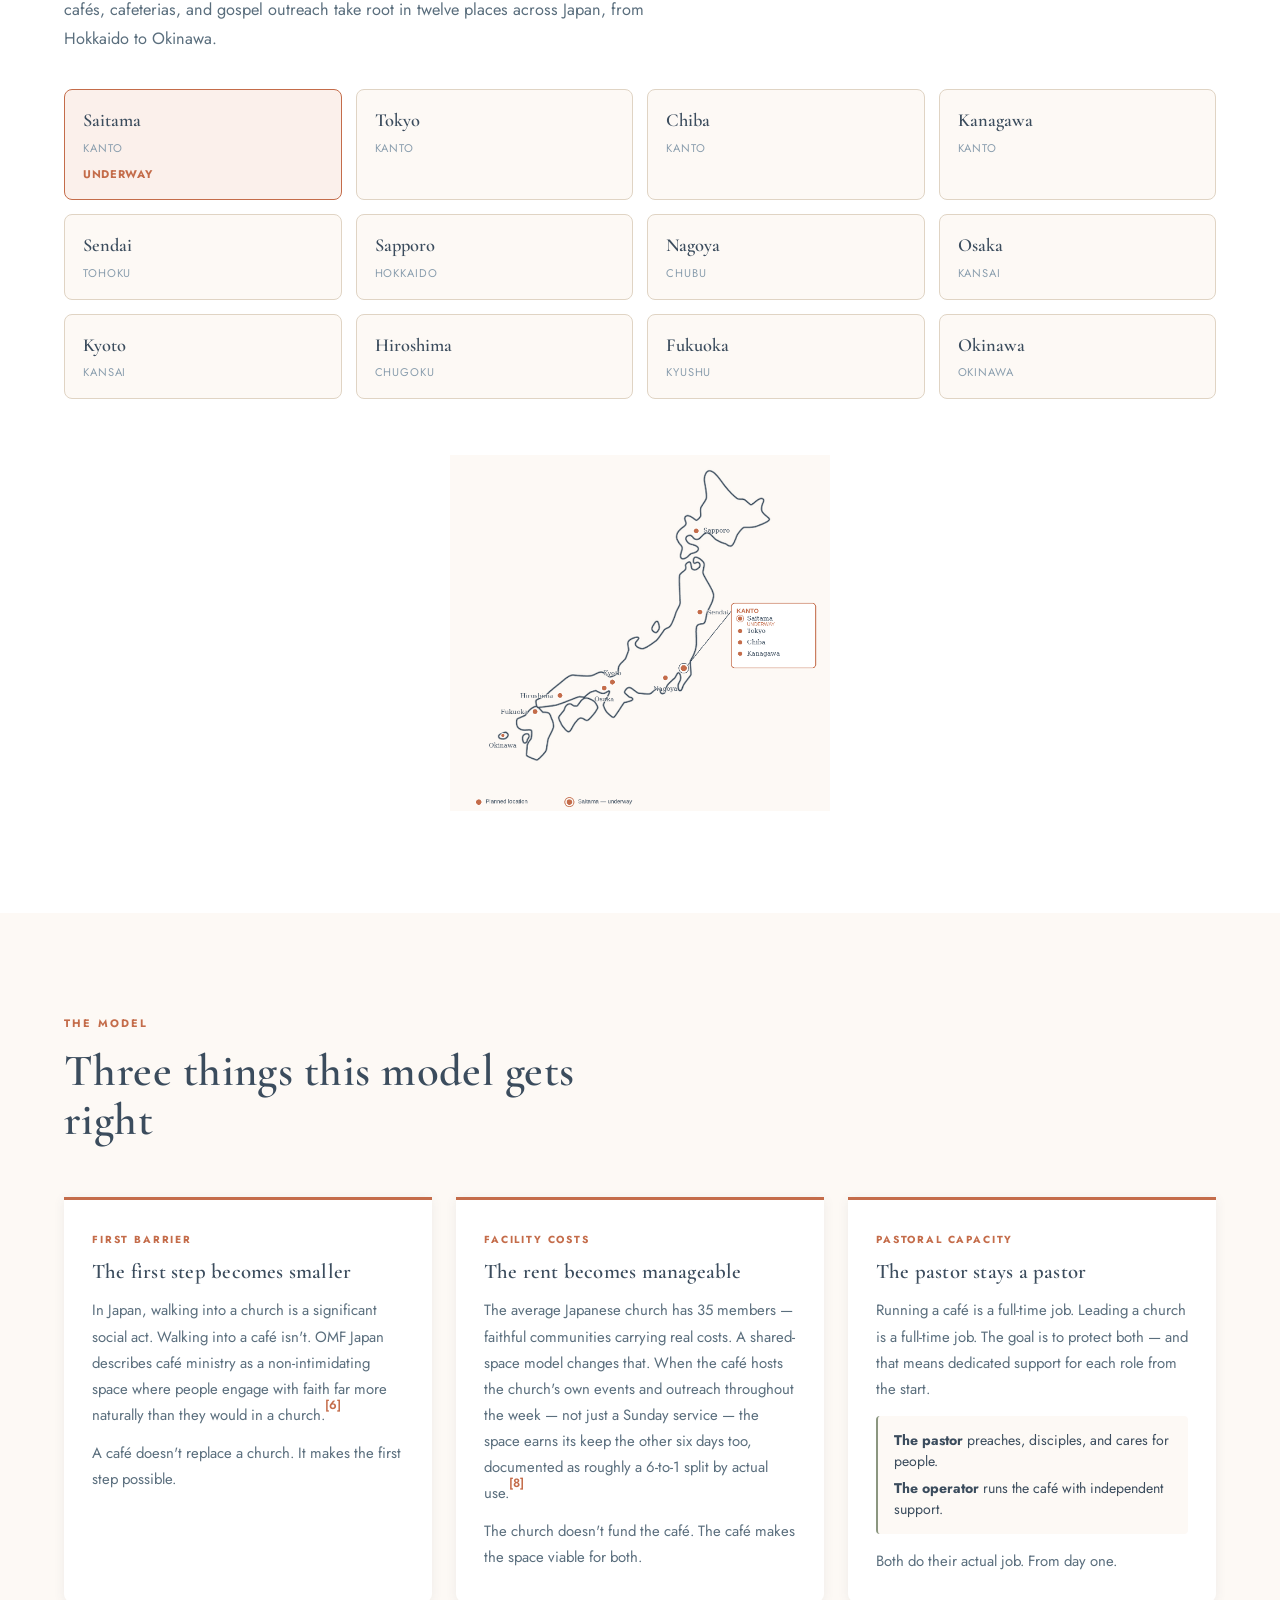
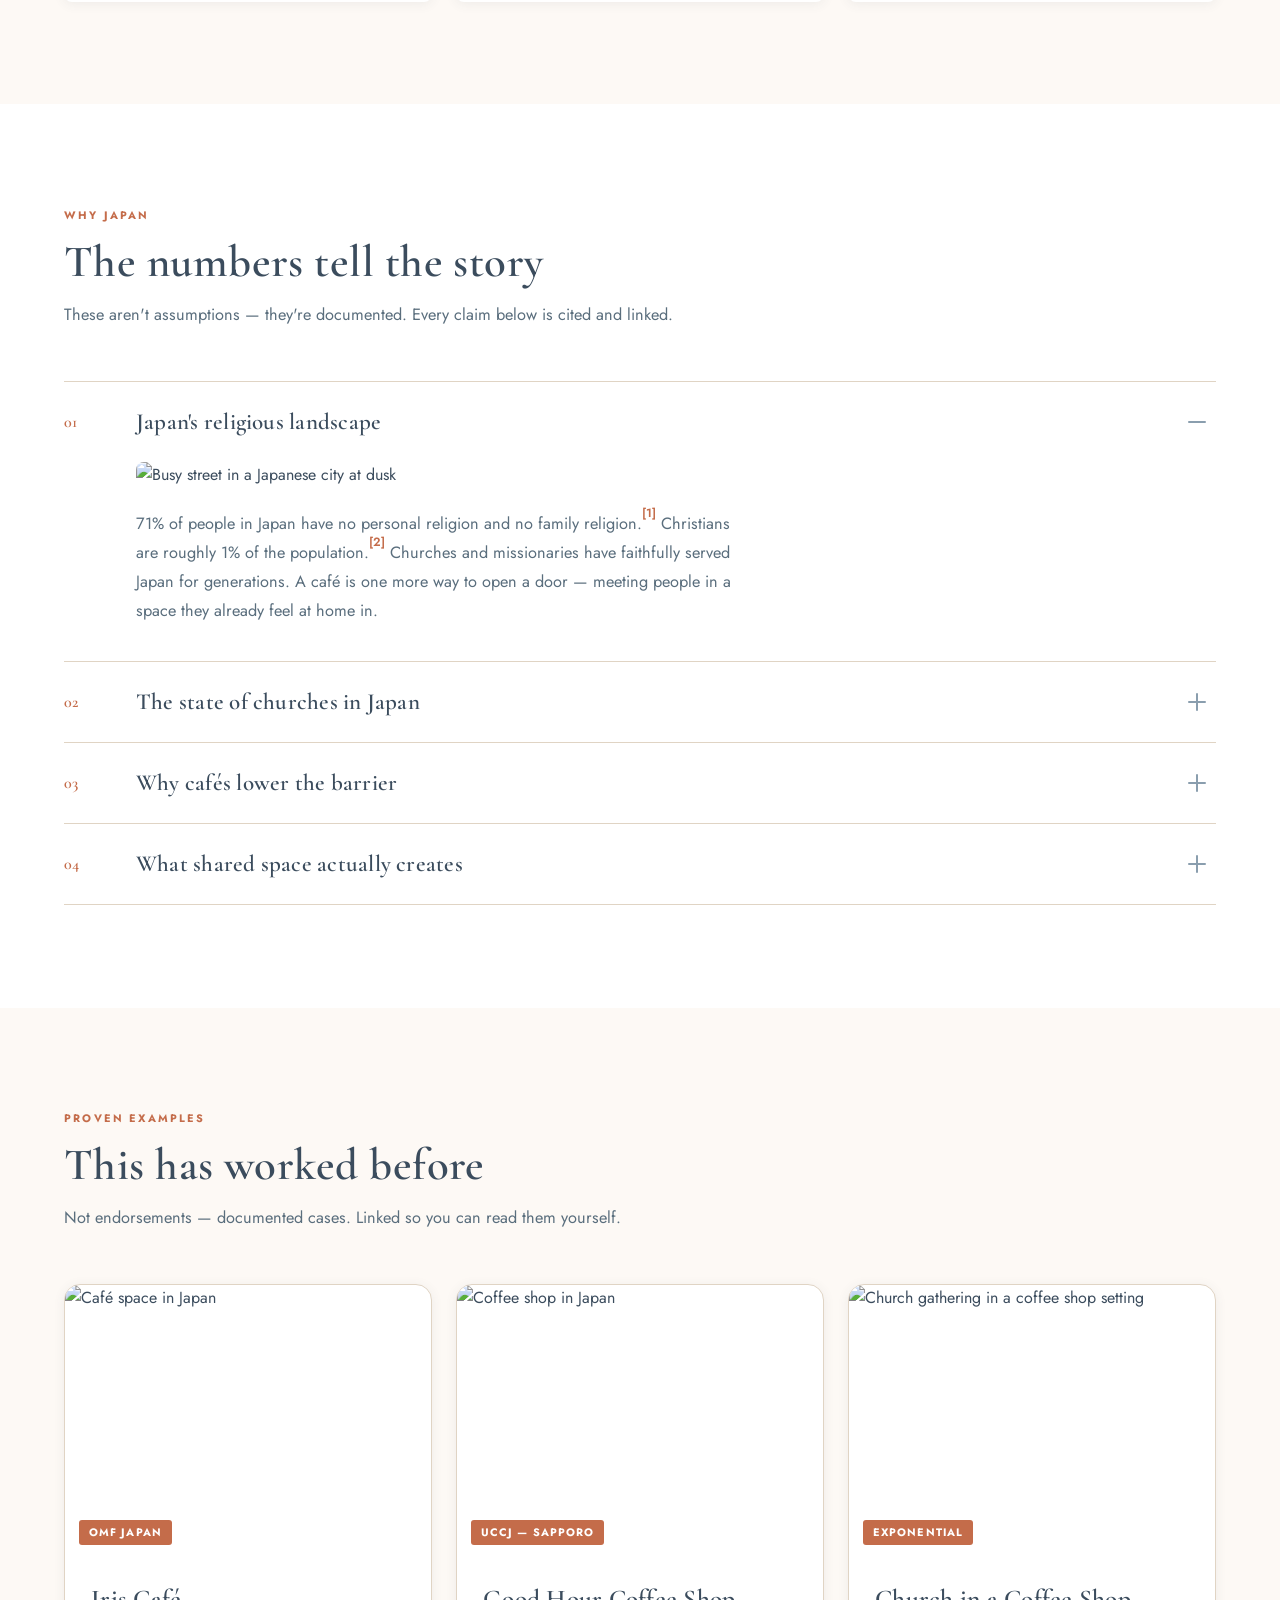
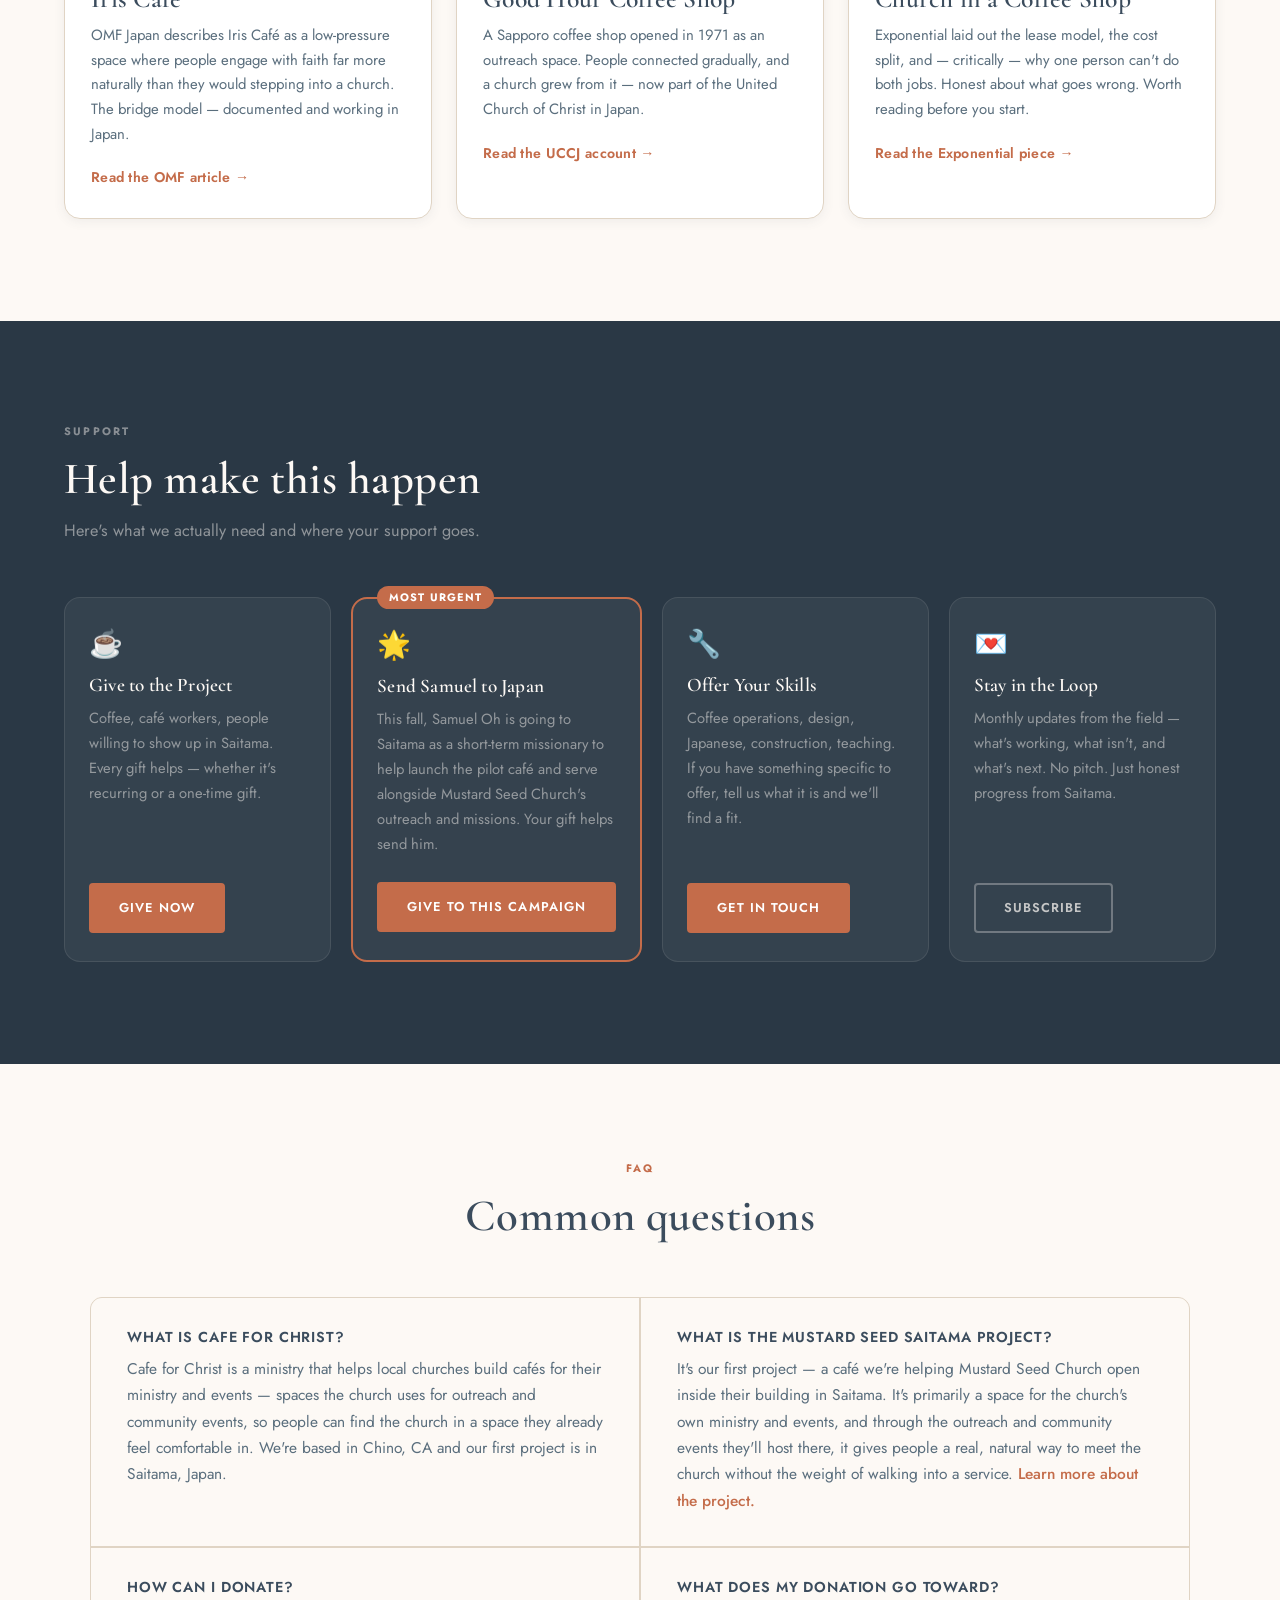
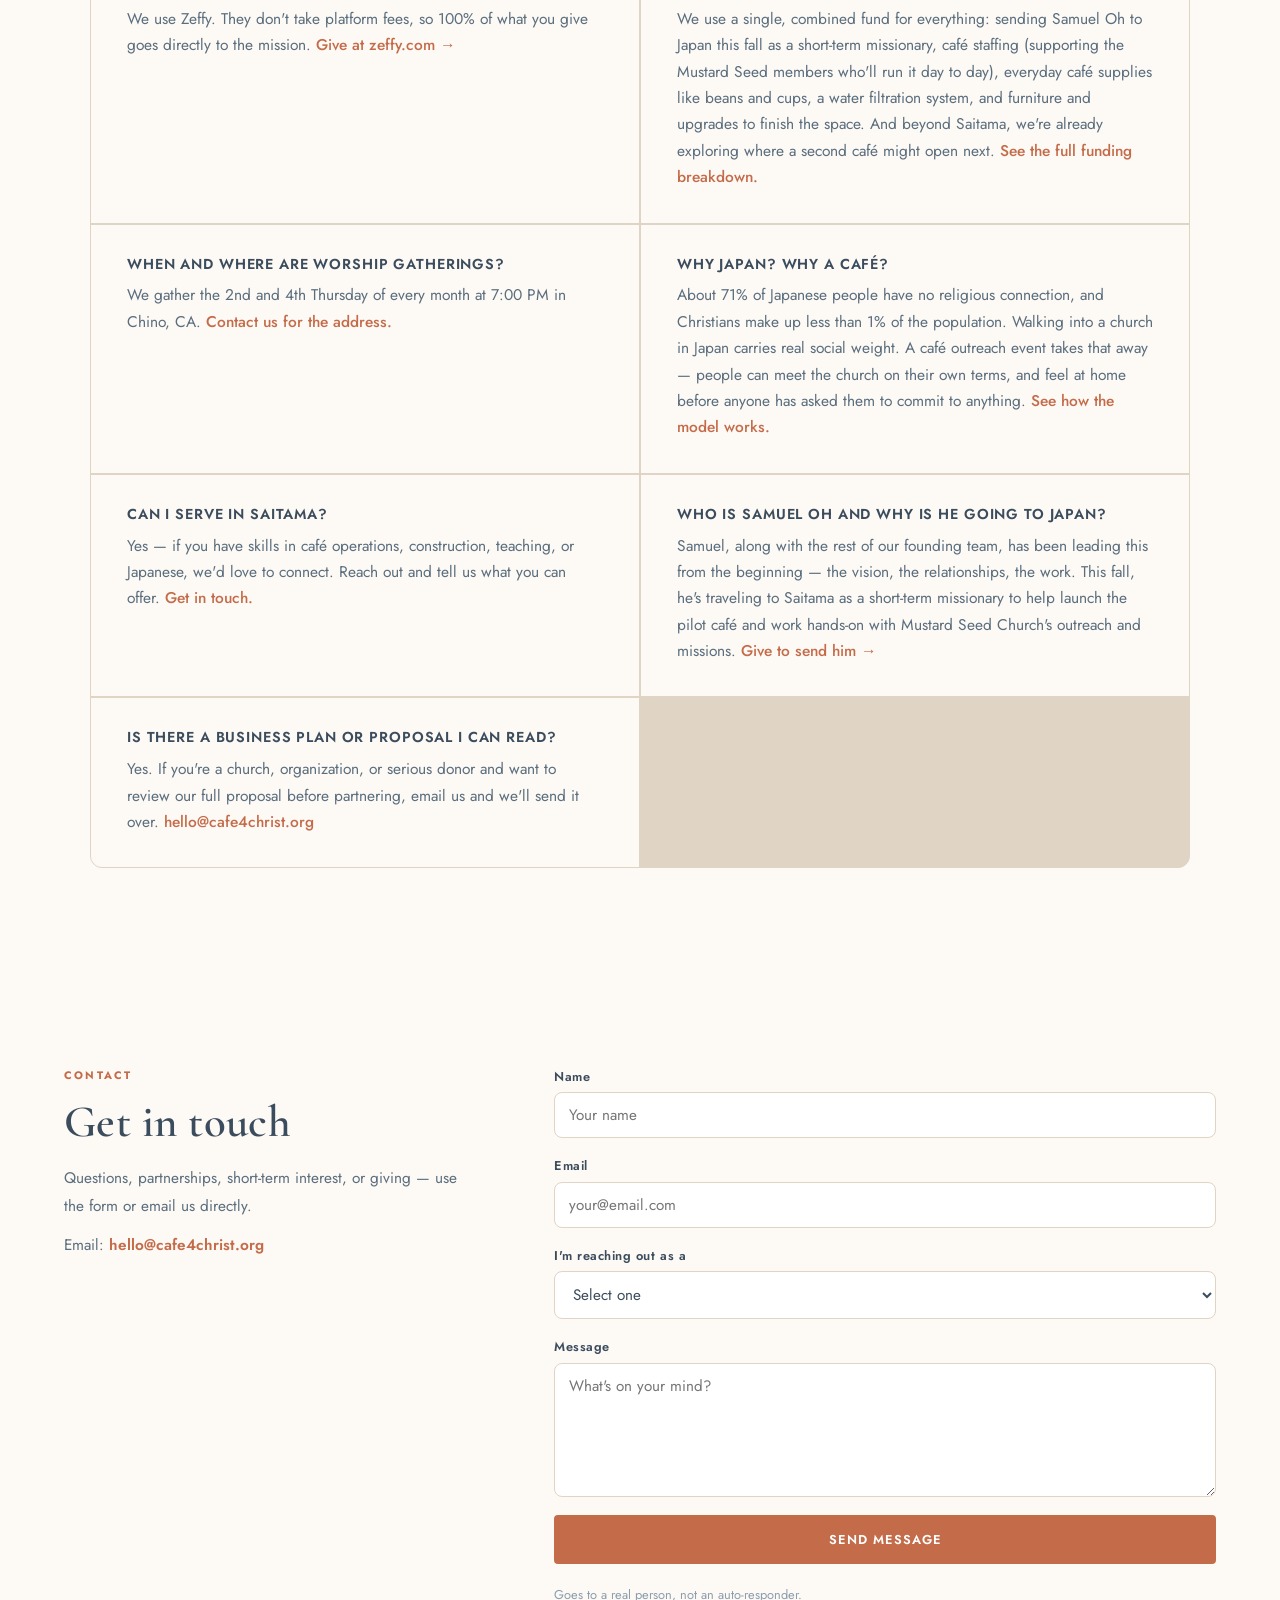
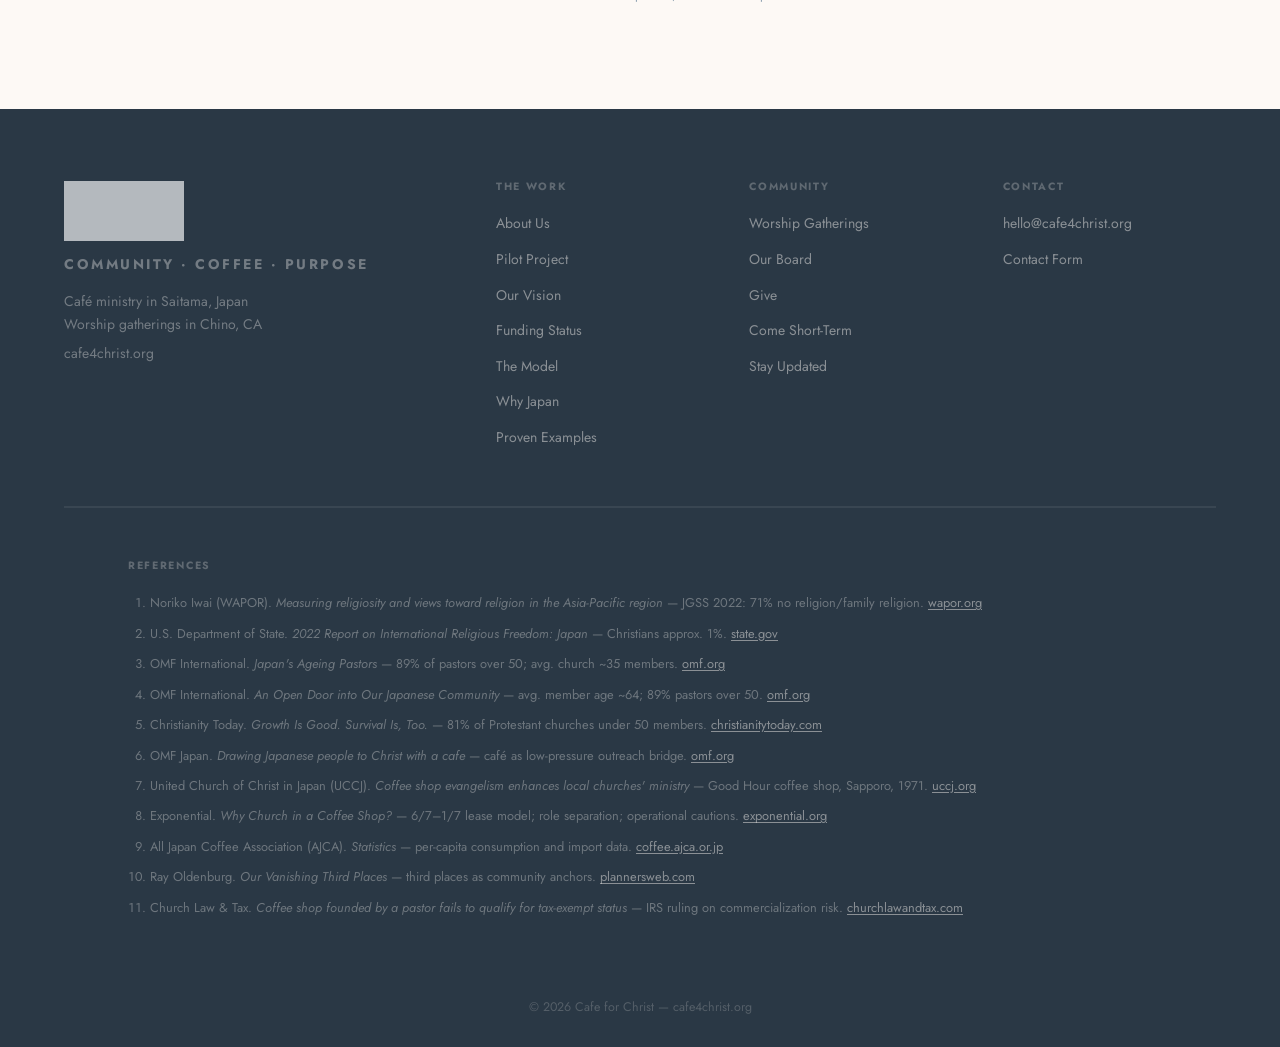
==== commit a3c6be79: "Replace hand-drawn Japan SVG map with a cropped image asset The inline SVG coastline wasn't accurate" ====
--- a/index.html
+++ b/index.html
@@ -323,39 +323,7 @@
       </div>
 
       <div class="japan-map-wrap">
-        <svg class="japan-map" viewBox="0 0 900 960" role="img" aria-label="Stylized map of Japan marking twelve cities of vision, from Hokkaido to Okinawa">
-          <path class="jp-land" d="M650.0,45.0 C664.2,43.8 689.2,47.5 710.0,55.0 C730.8,62.5 760.8,76.7 775.0,90.0 C789.2,103.3 795.0,122.0 795.0,135.0 C795.0,148.0 783.3,164.7 775.0,168.0 C766.7,171.3 748.8,150.5 745.0,155.0 C741.2,159.5 757.0,183.8 752.0,195.0 C747.0,206.2 728.3,219.0 715.0,222.0 C701.7,225.0 683.7,210.8 672.0,213.0 C660.3,215.2 655.0,228.8 645.0,235.0 C635.0,241.2 620.3,243.3 612.0,250.0 C603.7,256.7 603.7,267.5 595.0,275.0 C586.3,282.5 567.2,296.7 560.0,295.0 C552.8,293.3 549.5,275.0 552.0,265.0 C554.5,255.0 575.0,245.0 575.0,235.0 C575.0,225.0 549.8,216.2 552.0,205.0 C554.2,193.8 585.8,180.5 588.0,168.0 C590.2,155.5 563.0,142.2 565.0,130.0 C567.0,117.8 590.0,106.3 600.0,95.0 C610.0,83.7 616.7,70.3 625.0,62.0 C633.3,53.7 635.8,46.2 650.0,45.0 Z"/>
-          <path class="jp-land" d="M605.0,300.0 C615.0,311.7 633.3,340.0 640.0,355.0 C646.7,370.0 650.8,377.5 645.0,390.0 C639.2,402.5 612.5,418.3 605.0,430.0 C597.5,441.7 594.2,441.7 600.0,460.0 C605.8,478.3 631.7,518.3 640.0,540.0 C648.3,561.7 654.2,575.8 650.0,590.0 C645.8,604.2 624.2,615.0 615.0,625.0 C605.8,635.0 604.2,645.0 595.0,650.0 C585.8,655.0 568.3,655.0 560.0,655.0 C551.7,655.0 551.7,653.3 545.0,650.0 C538.3,646.7 527.5,634.2 520.0,635.0 C512.5,635.8 500.8,646.7 500.0,655.0 C499.2,663.3 519.2,681.7 515.0,685.0 C510.8,688.3 485.0,672.5 475.0,675.0 C465.0,677.5 452.5,692.8 455.0,700.0 C457.5,707.2 490.8,712.7 490.0,718.0 C489.2,723.3 465.0,735.0 450.0,732.0 C435.0,729.0 418.3,708.7 400.0,700.0 C381.7,691.3 360.0,685.8 340.0,680.0 C320.0,674.2 300.0,668.0 280.0,665.0 C260.0,662.0 237.5,660.3 220.0,662.0 L175.0,675.0 L190.0,640.0 C199.2,627.5 215.0,608.3 230.0,600.0 C245.0,591.7 263.3,589.2 280.0,590.0 C296.7,590.8 313.3,607.5 330.0,605.0 C346.7,602.5 365.0,581.7 380.0,575.0 C395.0,568.3 408.3,570.0 420.0,565.0 C431.7,560.0 448.3,553.3 450.0,545.0 C451.7,536.7 427.5,525.0 430.0,515.0 C432.5,505.0 468.3,495.8 465.0,485.0 C461.7,474.2 414.2,453.3 410.0,450.0 C405.8,446.7 425.0,471.7 440.0,465.0 C455.0,458.3 483.3,425.8 500.0,410.0 C516.7,394.2 536.7,383.3 540.0,370.0 C543.3,356.7 517.5,346.7 520.0,330.0 C522.5,313.3 545.0,277.5 555.0,270.0 C565.0,262.5 571.7,280.0 580.0,285.0 C588.3,290.0 595.0,288.3 605.0,300.0 Z"/>
-          <path class="jp-land" d="M238.0,678.0 C246.3,673.0 259.7,662.2 270.0,660.0 C280.3,657.8 295.8,660.0 300.0,665.0 C304.2,670.0 290.8,685.0 295.0,690.0 C299.2,695.0 318.3,690.8 325.0,695.0 C331.7,699.2 336.7,708.8 335.0,715.0 C333.3,721.2 323.3,730.3 315.0,732.0 C306.7,733.7 291.7,722.8 285.0,725.0 C278.3,727.2 281.7,741.2 275.0,745.0 C268.3,748.8 252.2,751.3 245.0,748.0 C237.8,744.7 237.8,731.0 232.0,725.0 C226.2,719.0 212.0,717.8 210.0,712.0 C208.0,706.2 215.3,695.7 220.0,690.0 C224.7,684.3 229.7,683.0 238.0,678.0 Z"/>
-          <path class="jp-land" d="M150.0,665.0 C164.2,665.5 189.2,669.2 200.0,675.0 C210.8,680.8 213.0,691.7 215.0,700.0 C217.0,708.3 214.5,715.0 212.0,725.0 C209.5,735.0 200.3,747.5 200.0,760.0 C199.7,772.5 210.8,787.5 210.0,800.0 C209.2,812.5 202.5,825.8 195.0,835.0 C187.5,844.2 176.2,852.8 165.0,855.0 C153.8,857.2 138.8,853.0 128.0,848.0 C117.2,843.0 107.2,833.8 100.0,825.0 C92.8,816.2 88.3,805.8 85.0,795.0 C81.7,784.2 79.5,771.7 80.0,760.0 C80.5,748.3 87.2,735.8 88.0,725.0 C88.8,714.2 80.5,703.8 85.0,695.0 C89.5,686.2 104.2,677.0 115.0,672.0 C125.8,667.0 135.8,664.5 150.0,665.0 Z"/>
-          <path class="jp-land jp-land-small" d="M40,880 L70,875 L85,895 L75,920 L45,930 L20,915 L25,890 Z"/>
-          <path class="jp-land jp-land-small" d="M50,862 L60,860 L62,870 L52,873 Z"/>
-
-          <g class="jp-pin" transform="translate(670,150)"><image href="favicon.png" x="-11" y="-11" width="22" height="22"/><text x="15" y="6">Sapporo</text></g>
-          <g class="jp-pin" transform="translate(620,395)"><image href="favicon.png" x="-11" y="-11" width="22" height="22"/><text x="15" y="6">Sendai</text></g>
-          <g class="jp-pin" transform="translate(555,585)"><image href="favicon.png" x="-11" y="-11" width="22" height="22"/><text x="15" y="6">Nagoya</text></g>
-          <g class="jp-pin" transform="translate(480,660)"><image href="favicon.png" x="-11" y="-11" width="22" height="22"/><text x="15" y="-6">Kyoto</text></g>
-          <g class="jp-pin" transform="translate(440,695)"><image href="favicon.png" x="-11" y="-11" width="22" height="22"/><text x="-15" y="6" text-anchor="end">Osaka</text></g>
-          <g class="jp-pin" transform="translate(270,672)"><image href="favicon.png" x="-11" y="-11" width="22" height="22"/><text x="0" y="-16" text-anchor="middle">Hiroshima</text></g>
-          <g class="jp-pin" transform="translate(140,700)"><image href="favicon.png" x="-11" y="-11" width="22" height="22"/><text x="-15" y="6" text-anchor="end">Fukuoka</text></g>
-          <g class="jp-pin" transform="translate(50,905)"><image href="favicon.png" x="-11" y="-11" width="22" height="22"/><text x="0" y="30" text-anchor="middle">Okinawa</text></g>
-
-          <line class="jp-leader" x1="608" y1="545" x2="660" y2="500"/>
-          <g class="jp-pin jp-pin-active" transform="translate(608,545)"><image href="favicon.png" x="-13" y="-13" width="26" height="26"/></g>
-
-          <g class="jp-inset" transform="translate(660,470)">
-            <rect x="0" y="0" width="220" height="245" rx="10"/>
-            <text class="jp-inset-title" x="110" y="28" text-anchor="middle">KANTO</text>
-            <g class="jp-pin jp-pin-active" transform="translate(38,75)"><image href="favicon.png" x="-13" y="-13" width="26" height="26"/><text x="18" y="2">Saitama</text><text class="jp-pin-status" x="18" y="24">Underway</text></g>
-            <g class="jp-pin" transform="translate(38,135)"><image href="favicon.png" x="-11" y="-11" width="22" height="22"/><text x="16" y="6">Tokyo</text></g>
-            <g class="jp-pin" transform="translate(38,177)"><image href="favicon.png" x="-11" y="-11" width="22" height="22"/><text x="16" y="6">Chiba</text></g>
-            <g class="jp-pin" transform="translate(38,219)"><image href="favicon.png" x="-11" y="-11" width="22" height="22"/><text x="16" y="6">Kanagawa</text></g>
-          </g>
-        </svg>
-        <div class="map-legend">
-          <span class="map-legend-item"><span class="map-legend-dot"></span>Planned location</span>
-          <span class="map-legend-item"><span class="map-legend-dot map-legend-dot-active"></span>Saitama &mdash; underway</span>
-        </div>
+        <img class="japan-map-img" src="img/japan-vision-map.png" alt="Map of Japan marking Cafe for Christ's twelve vision cities: Sapporo, Sendai, Saitama (underway, in the Kanto region with Tokyo, Chiba, and Kanagawa), Nagoya, Kyoto, Osaka, Hiroshima, Fukuoka, and Okinawa." loading="lazy" />
       </div>
     </div>
   </section>
--- a/css/style.css
+++ b/css/style.css
@@ -1188,77 +1188,12 @@
 .japan-map-wrap {
   margin-top: 56px;
   display: flex;
-  flex-direction: column;
-  align-items: center;
-}
-.japan-map {
+  justify-content: center;
+}
+.japan-map-img {
   width: 100%;
-  max-width: 420px;
+  max-width: 380px;
   height: auto;
-}
-.jp-land {
-  fill: var(--cream-mid);
-  stroke: var(--navy);
-  stroke-width: 5;
-  stroke-linejoin: round;
-}
-.jp-land-small { stroke-width: 3; }
-.jp-pin image { filter: drop-shadow(0 2px 3px rgba(59,76,93,0.35)); }
-.jp-pin text {
-  font-family: var(--font-sans);
-  font-size: 26px;
-  font-weight: 500;
-  fill: var(--navy);
-}
-.jp-pin-active text { font-weight: 700; }
-.jp-pin-status {
-  font-size: 16px;
-  font-weight: 700;
-  letter-spacing: 0.08em;
-  text-transform: uppercase;
-  fill: var(--terracotta);
-}
-.jp-leader {
-  stroke: var(--terracotta);
-  stroke-width: 2.5;
-}
-.jp-inset rect {
-  fill: var(--white);
-  stroke: var(--terracotta);
-  stroke-width: 2.5;
-}
-.jp-inset-title {
-  font-family: var(--font-sans);
-  font-size: 22px;
-  font-weight: 700;
-  letter-spacing: 0.1em;
-  fill: var(--terracotta);
-}
-
-.map-legend {
-  display: flex;
-  justify-content: center;
-  gap: 32px;
-  margin-top: 20px;
-  flex-wrap: wrap;
-}
-.map-legend-item {
-  display: inline-flex;
-  align-items: center;
-  gap: 8px;
-  font-size: 0.85rem;
-  color: var(--text-mid);
-}
-.map-legend-dot {
-  width: 10px;
-  height: 10px;
-  border-radius: 50%;
-  background: var(--navy);
-  display: inline-block;
-}
-.map-legend-dot-active {
-  background: var(--terracotta);
-  box-shadow: 0 0 0 3px var(--warning-bg), 0 0 0 4px var(--terracotta);
 }
 
 /* ============================================================
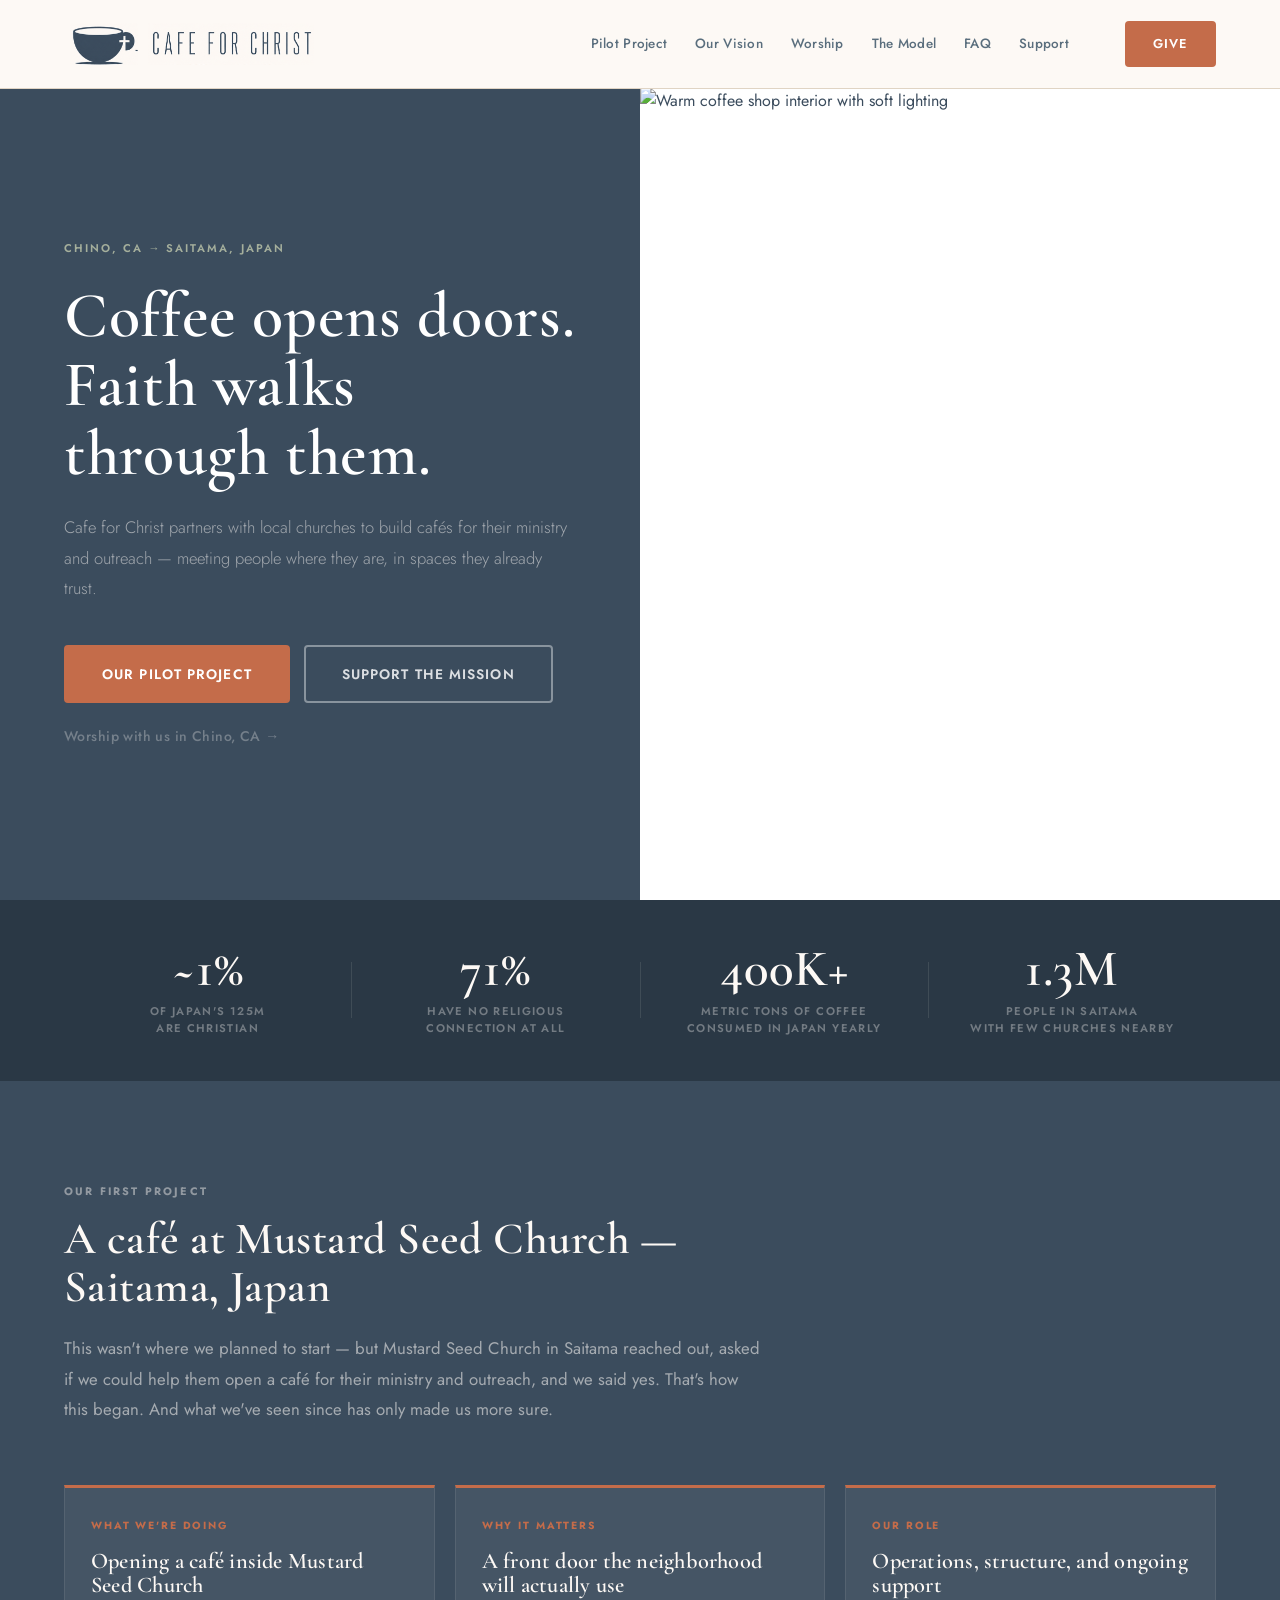
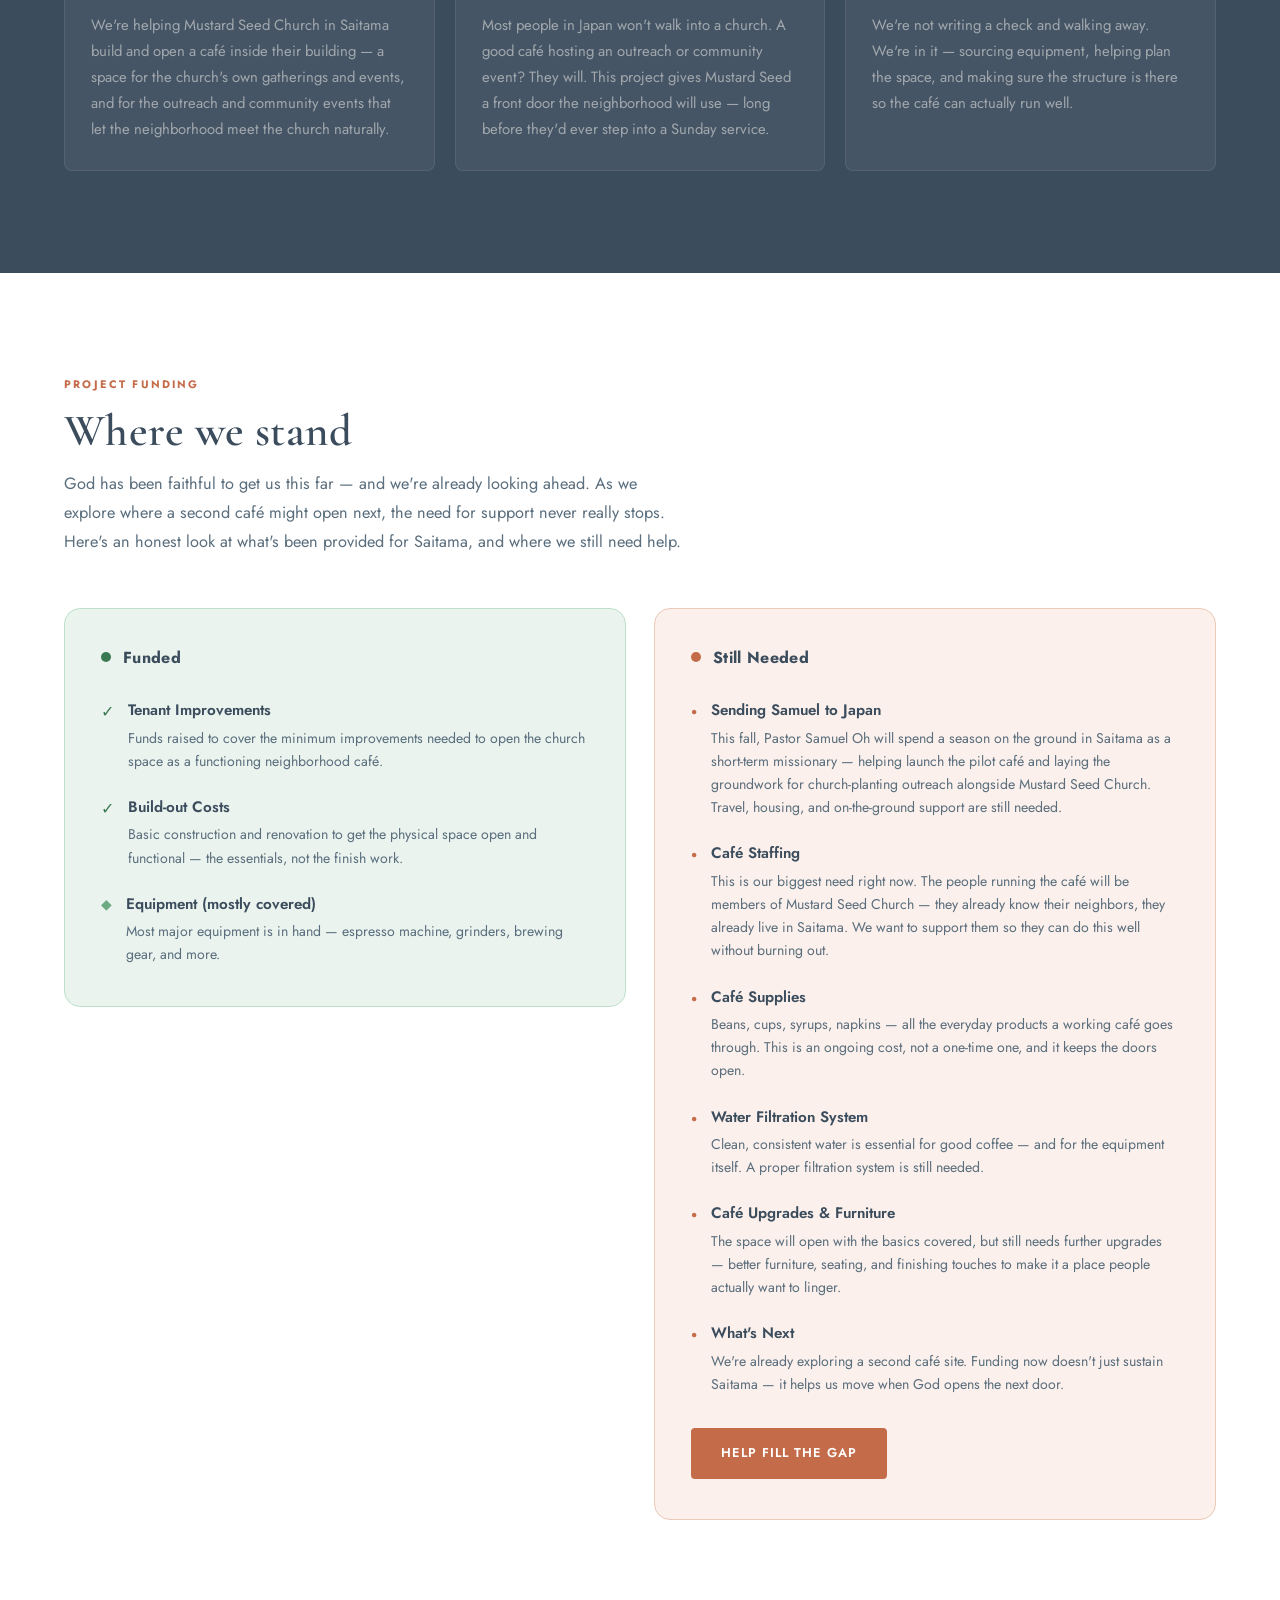
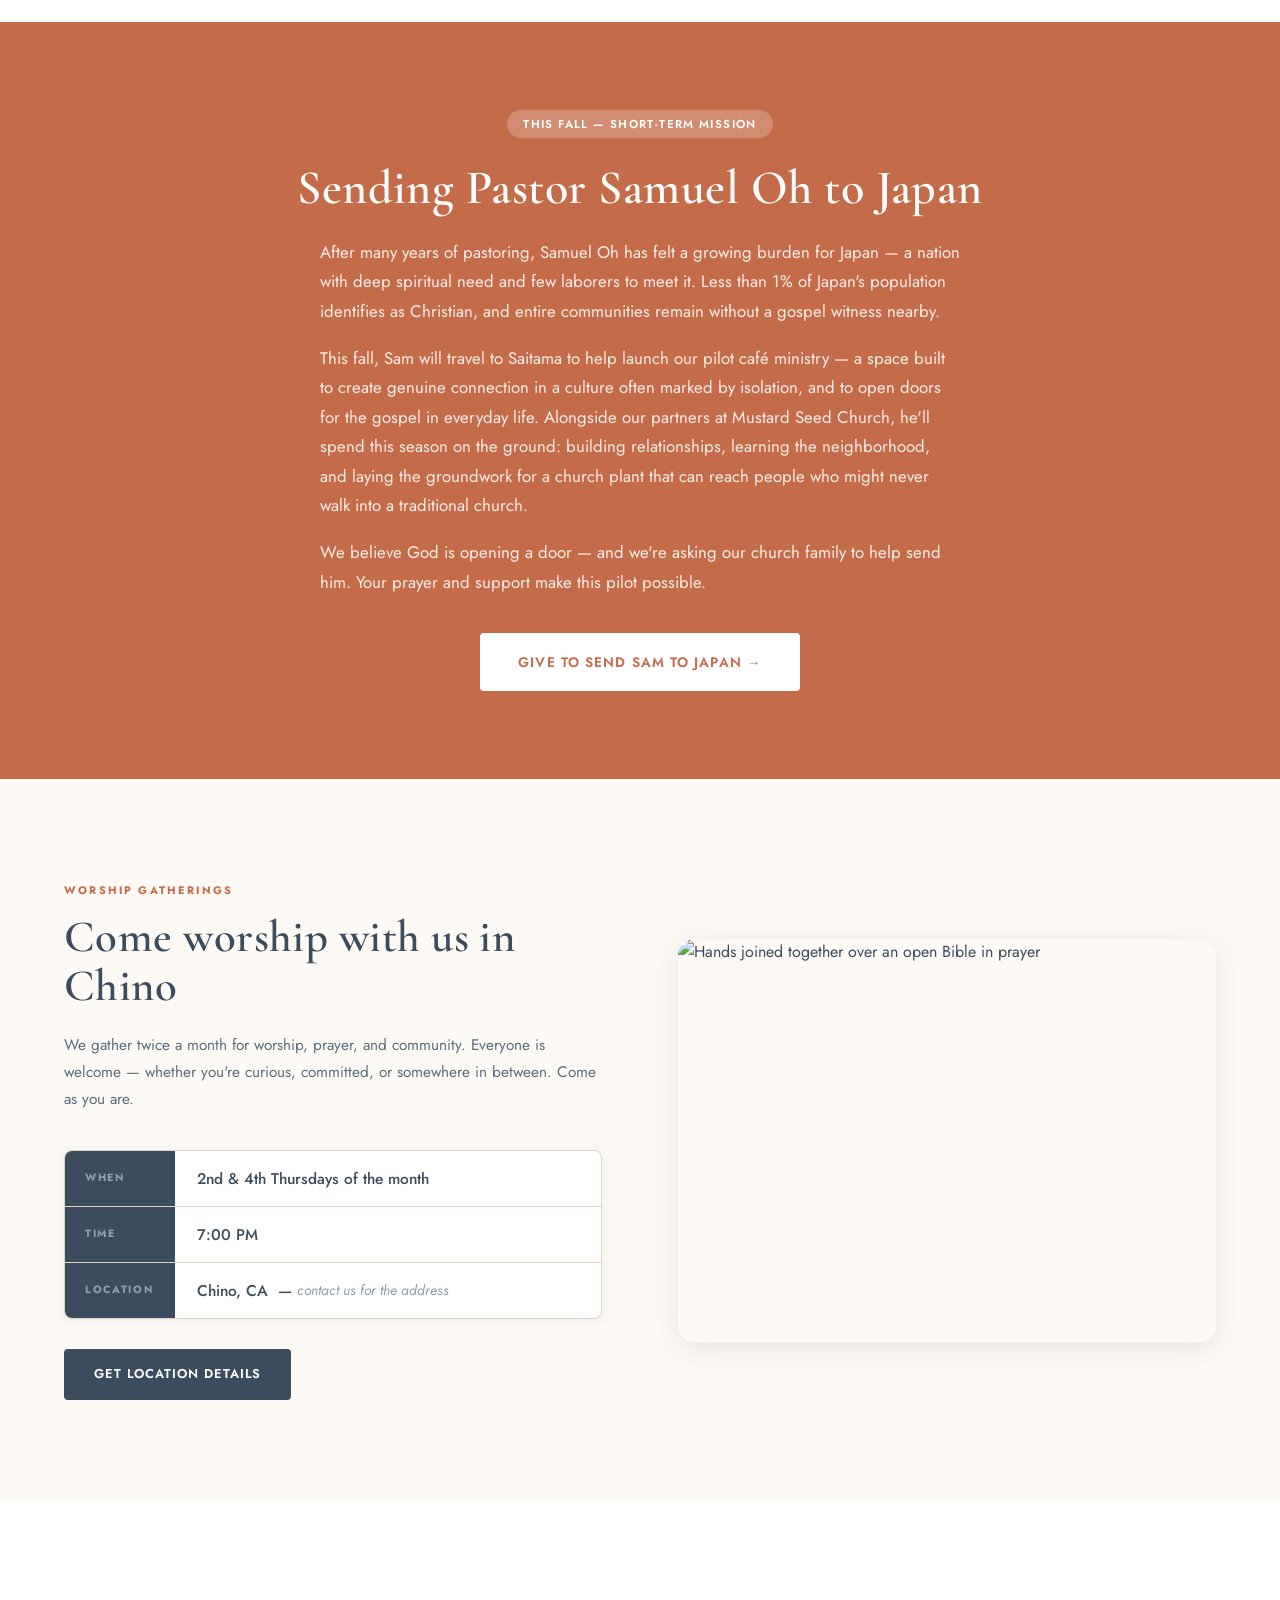
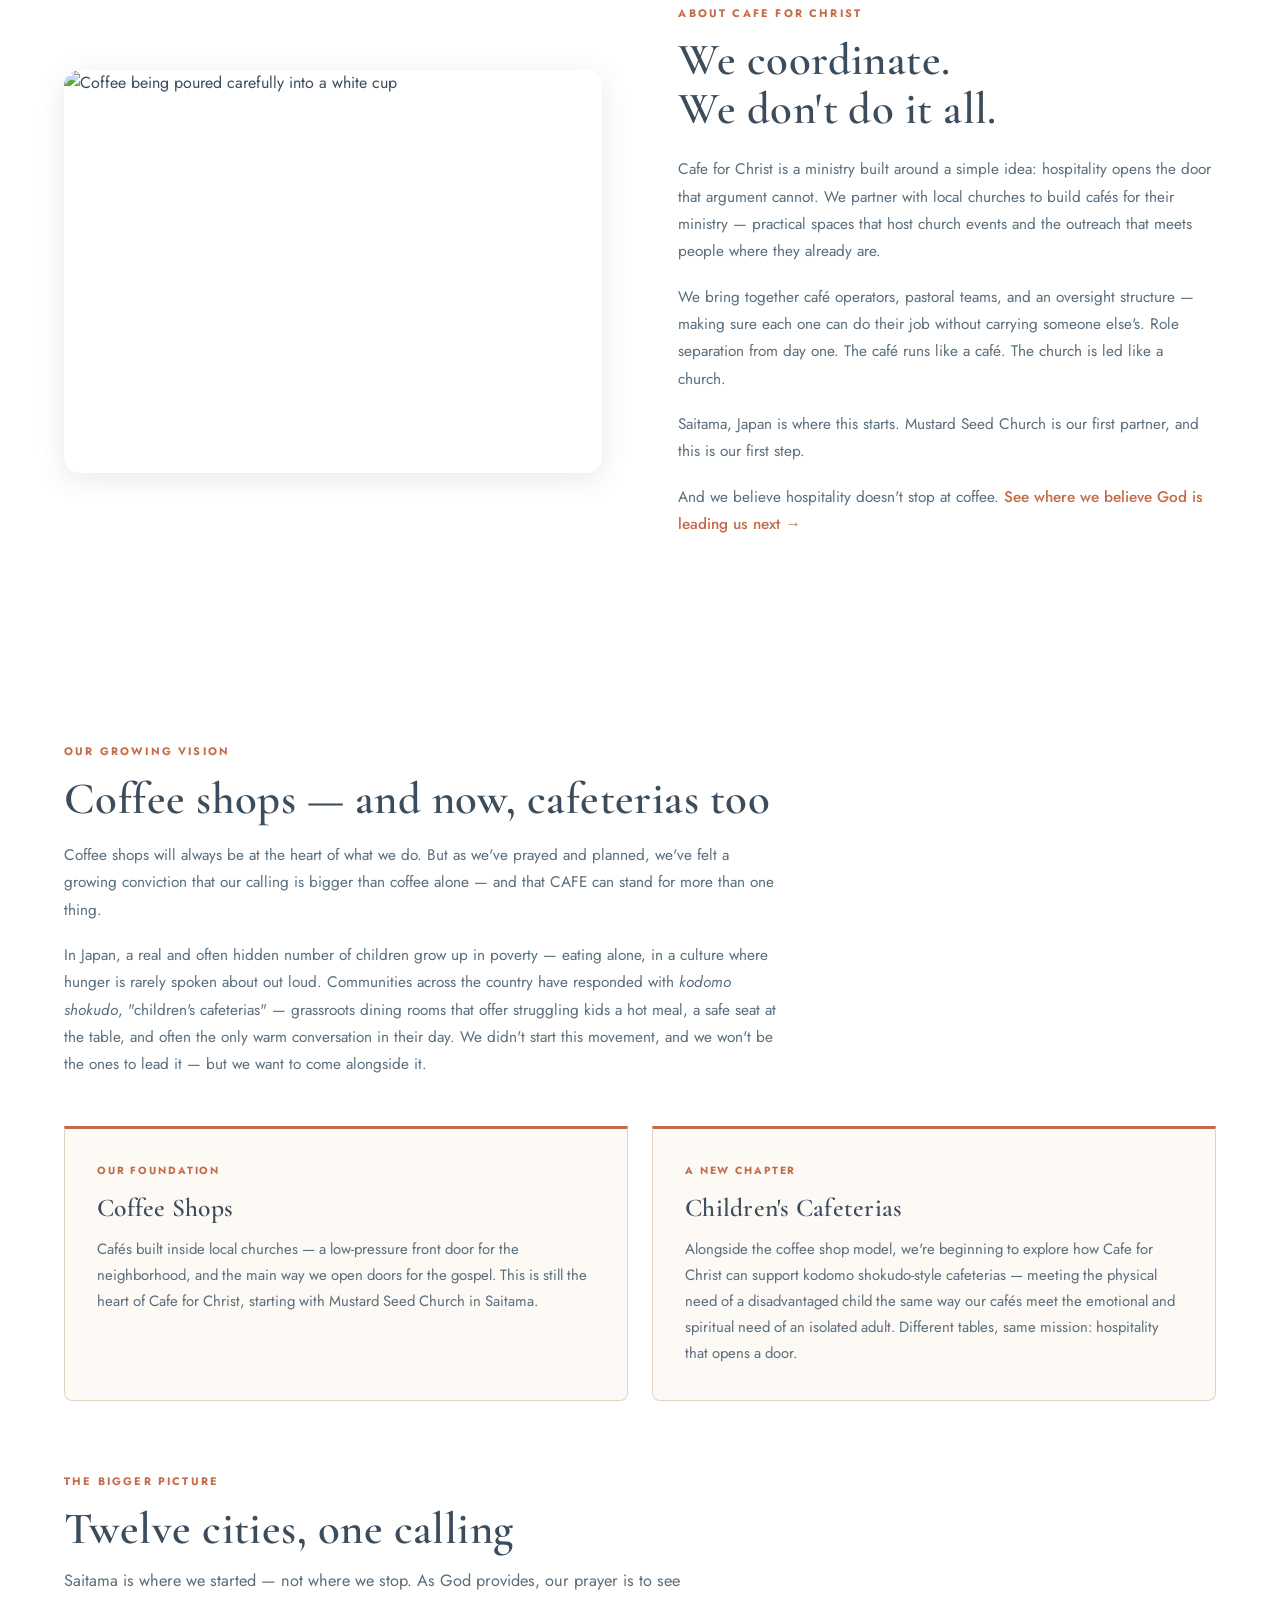
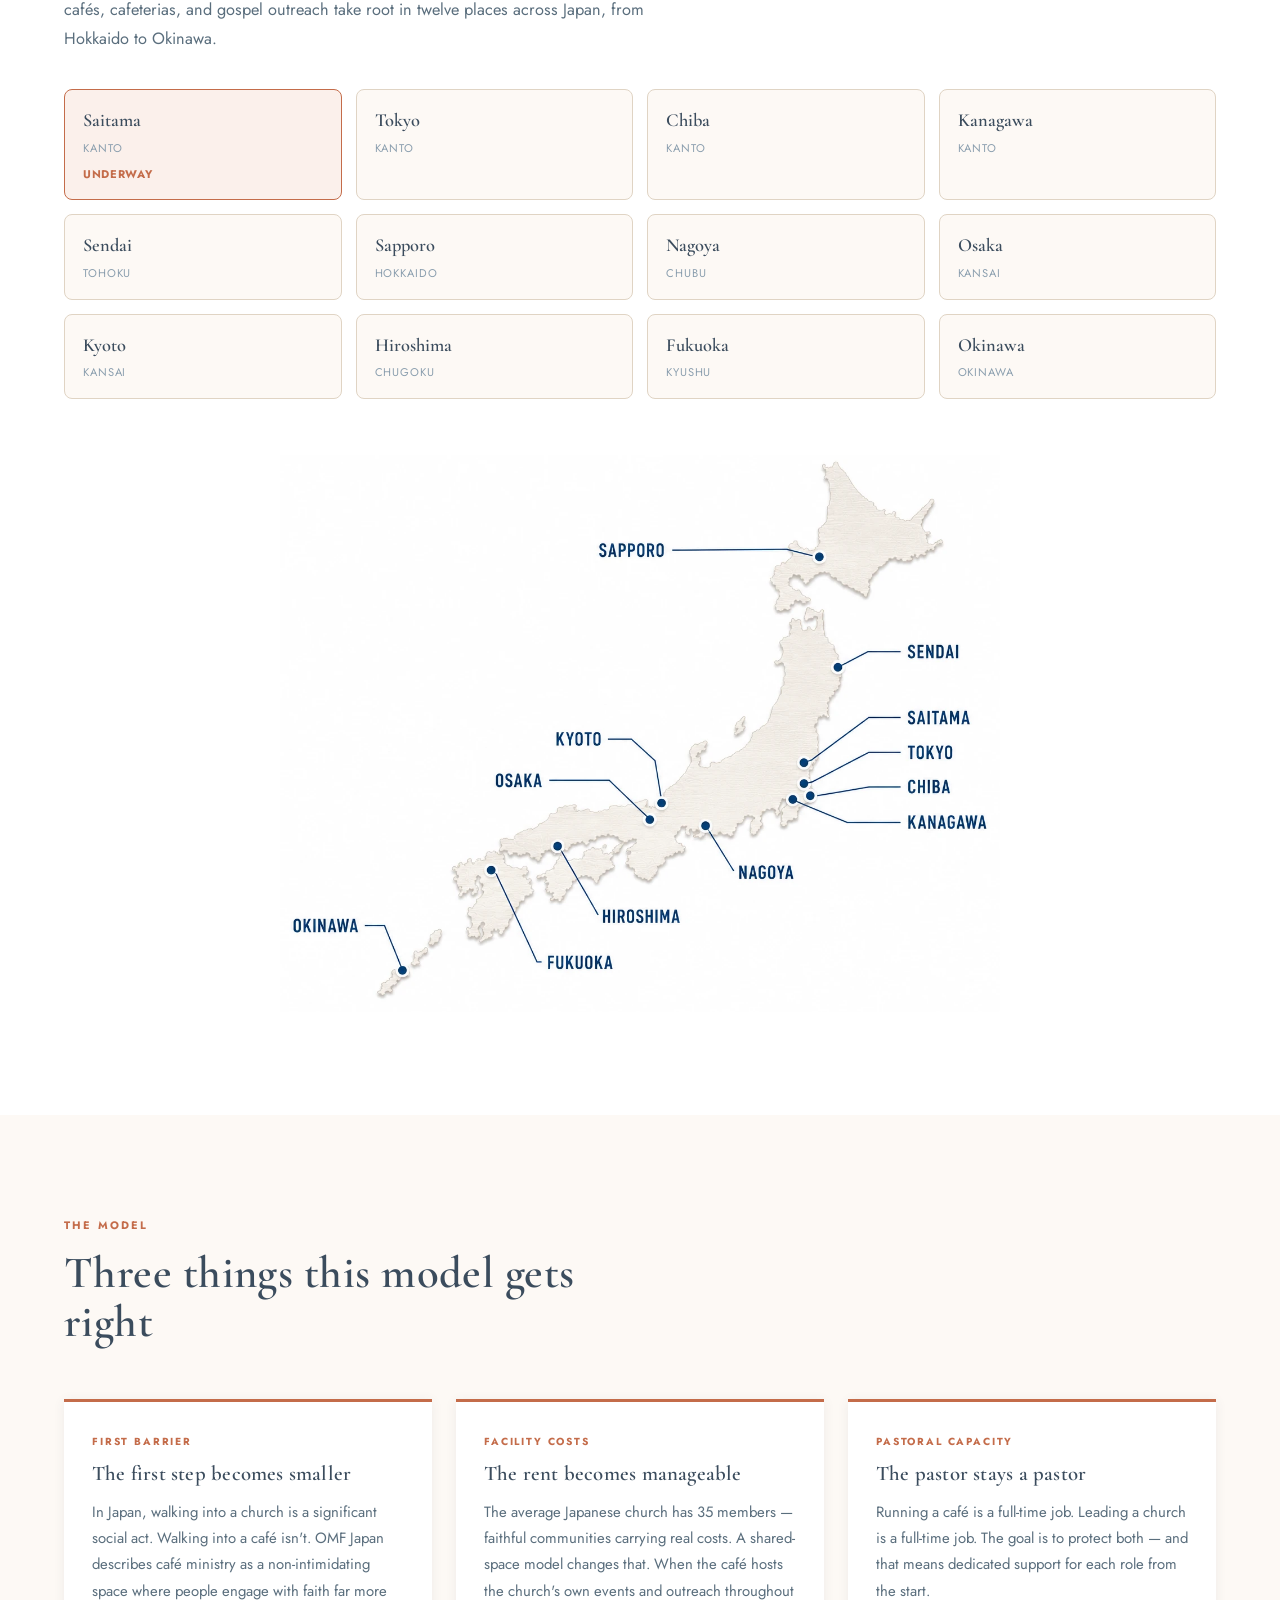
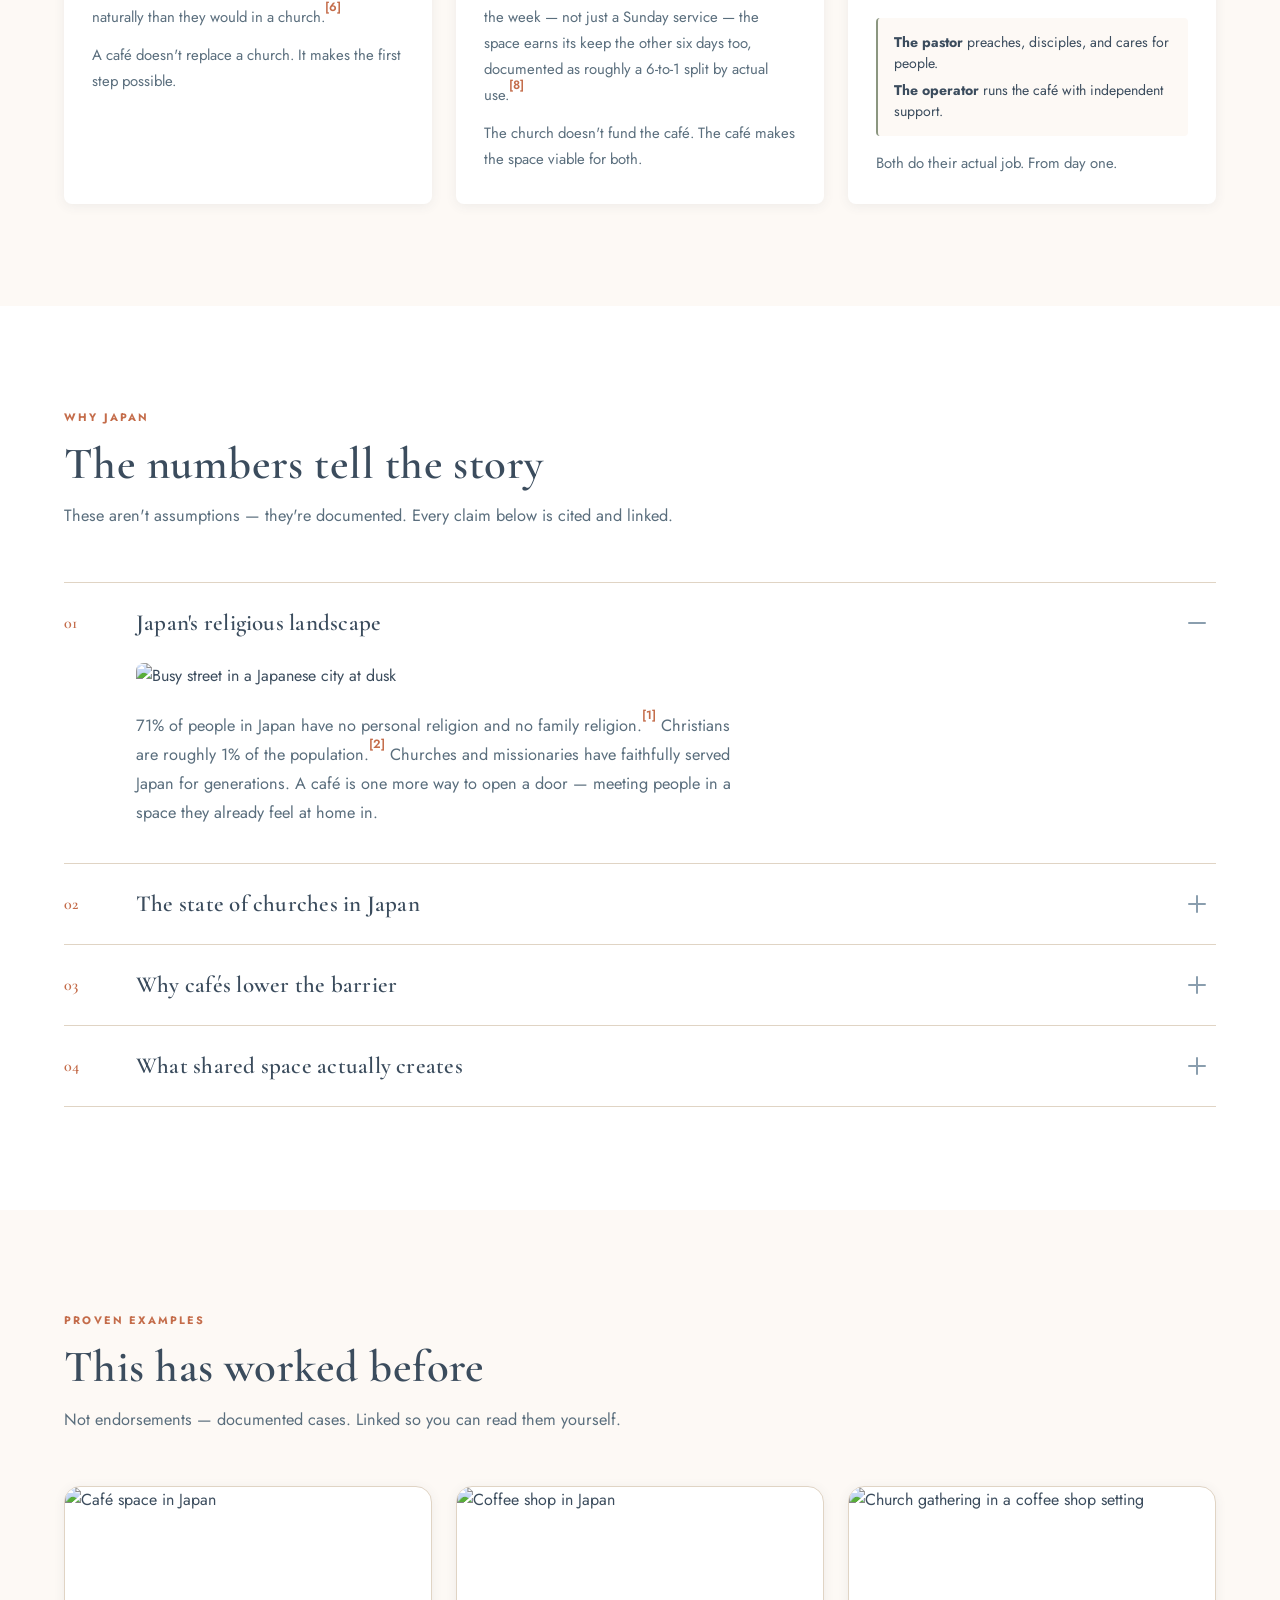
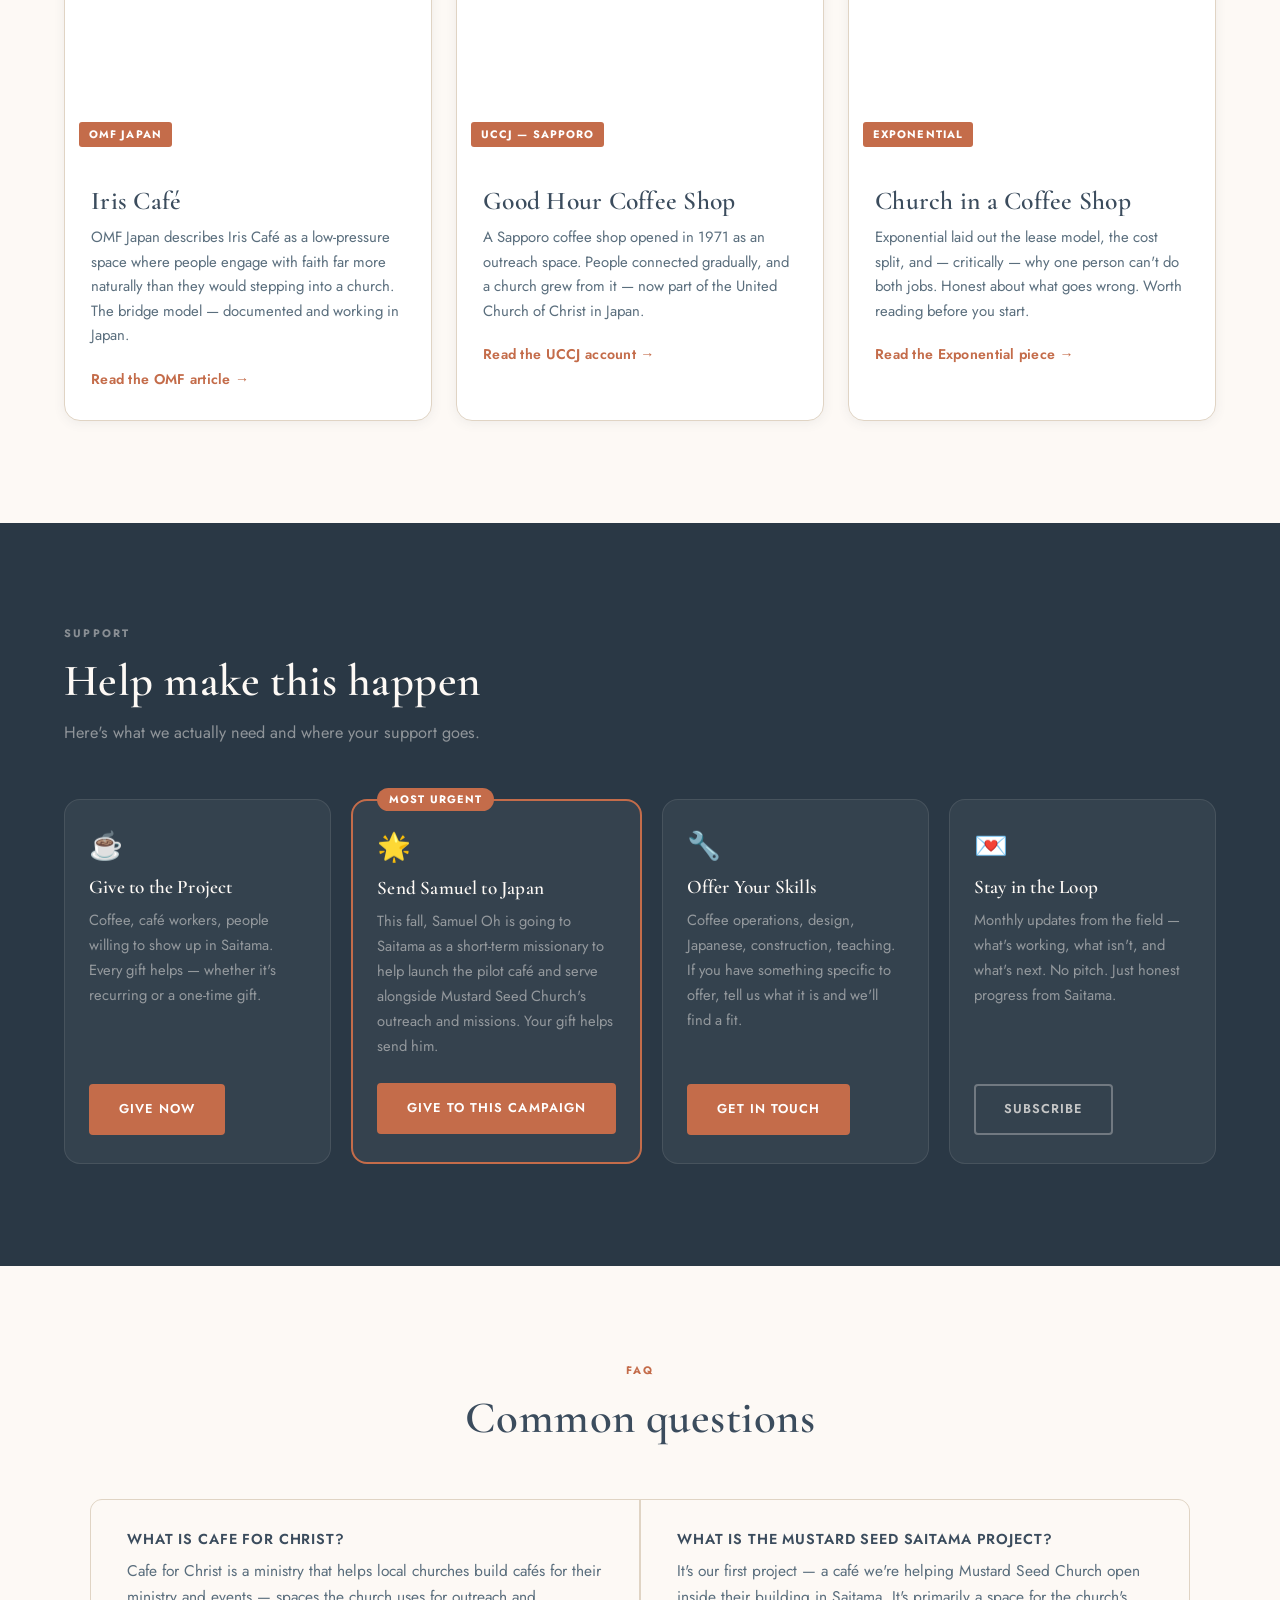
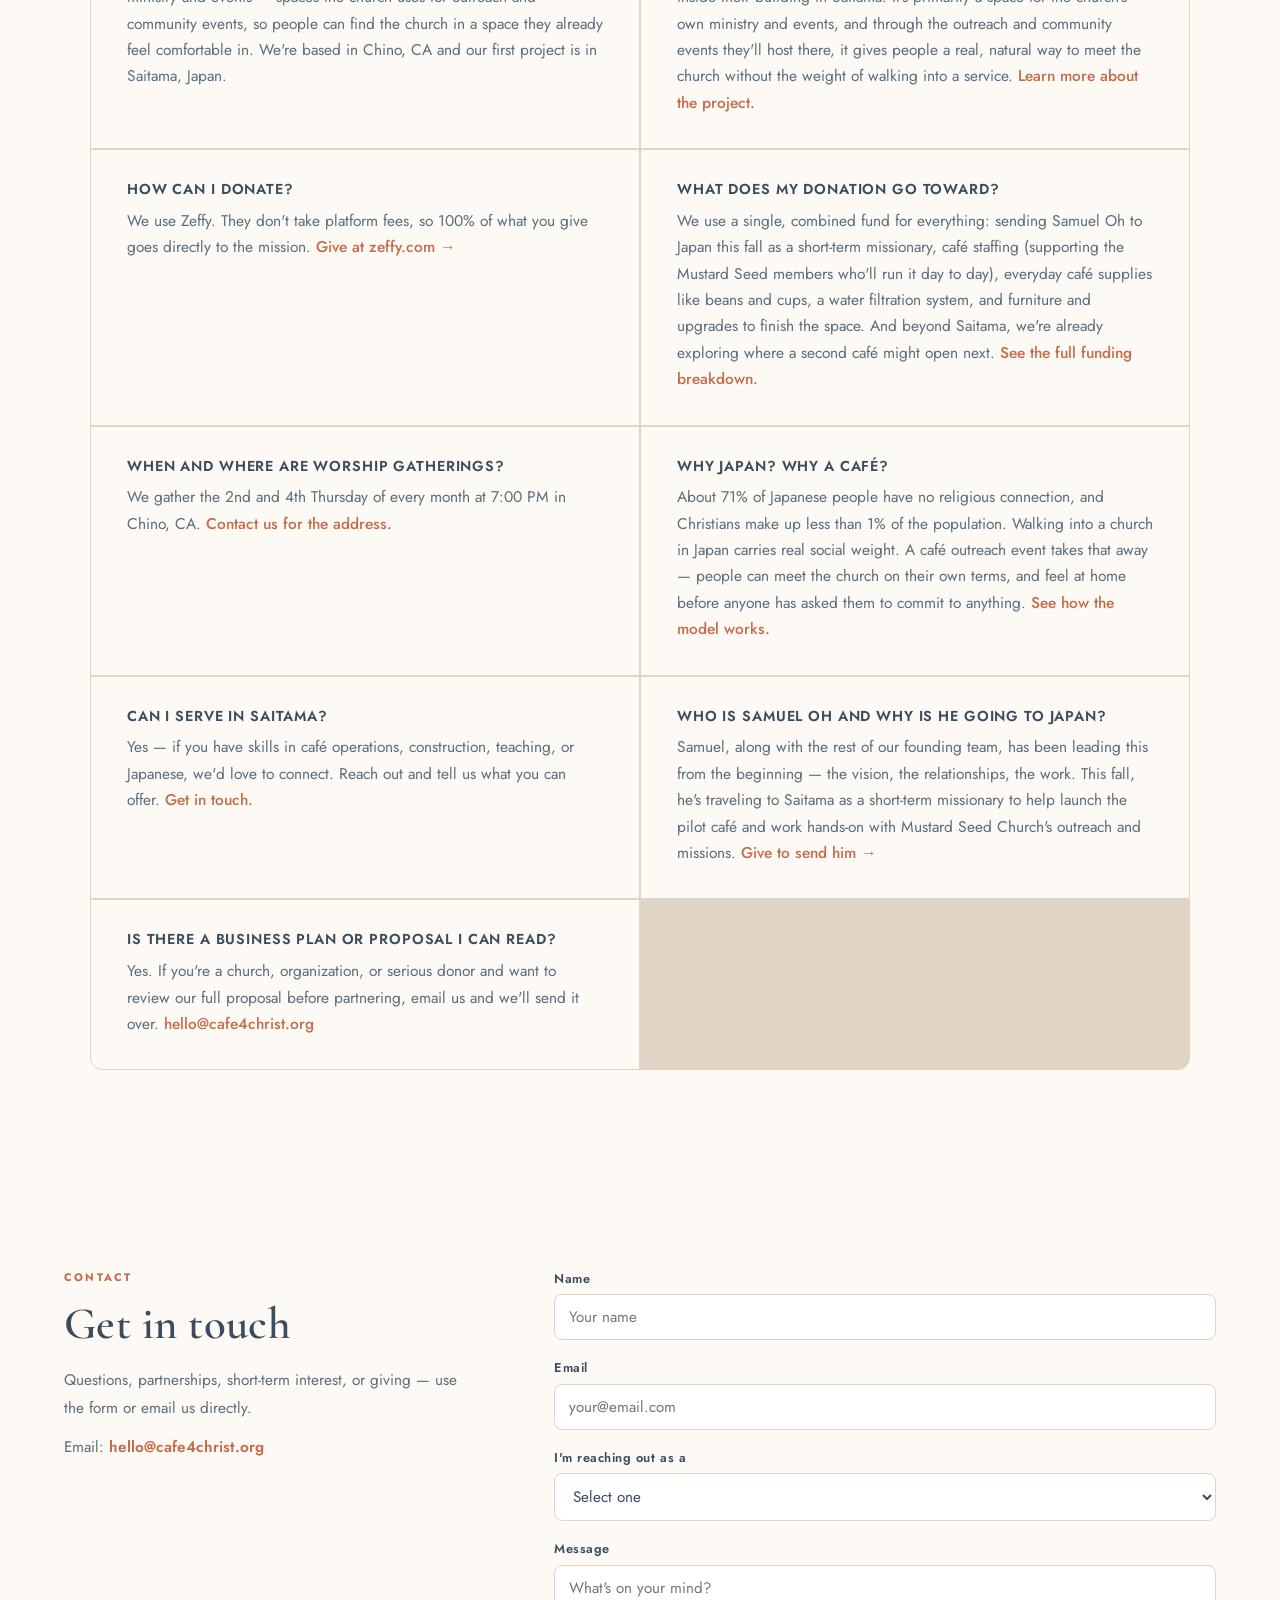
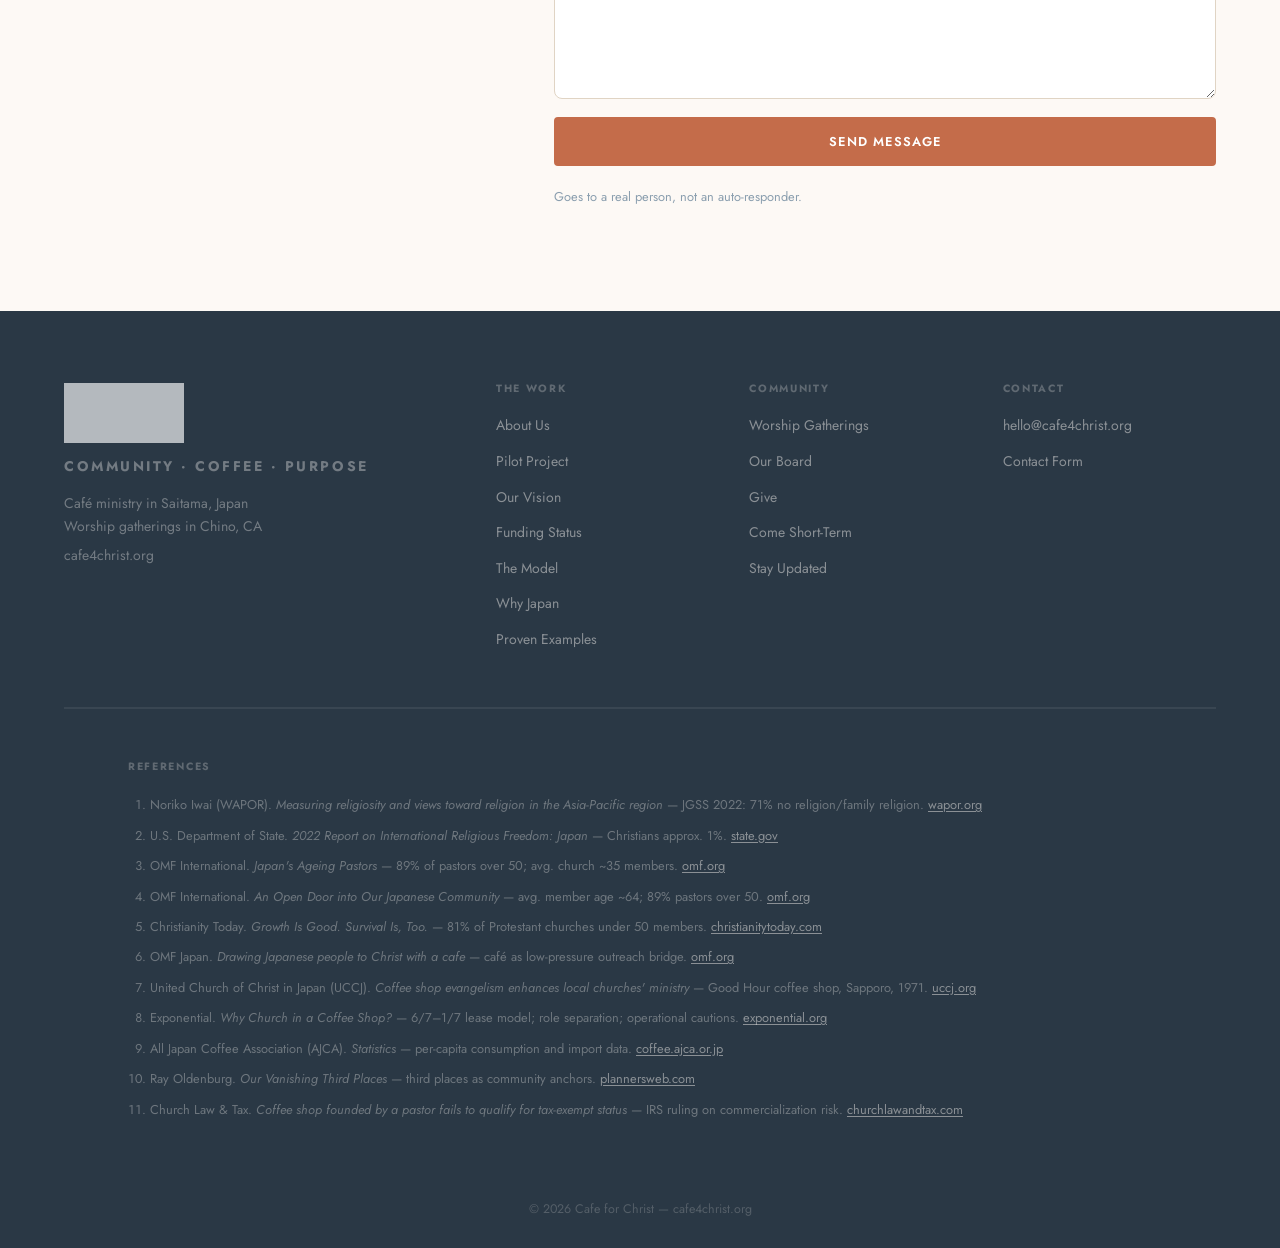
==== commit d534e030: "Replace vision map with new textured Japan map, size up for legibility New map has all twelve cities" ====
--- a/index.html
+++ b/index.html
@@ -323,7 +323,7 @@
       </div>
 
       <div class="japan-map-wrap">
-        <img class="japan-map-img" src="img/japan-vision-map.png" alt="Map of Japan marking Cafe for Christ's twelve vision cities: Sapporo, Sendai, Saitama (underway, in the Kanto region with Tokyo, Chiba, and Kanagawa), Nagoya, Kyoto, Osaka, Hiroshima, Fukuoka, and Okinawa." loading="lazy" />
+        <img class="japan-map-img" src="img/japan-vision-map.webp" alt="Map of Japan marking Cafe for Christ's twelve vision cities: Sapporo, Sendai, Saitama, Tokyo, Chiba, Kanagawa, Nagoya, Kyoto, Osaka, Hiroshima, Fukuoka, and Okinawa." loading="lazy" />
       </div>
     </div>
   </section>
--- a/css/style.css
+++ b/css/style.css
@@ -1192,7 +1192,7 @@
 }
 .japan-map-img {
   width: 100%;
-  max-width: 380px;
+  max-width: 720px;
   height: auto;
 }
 
